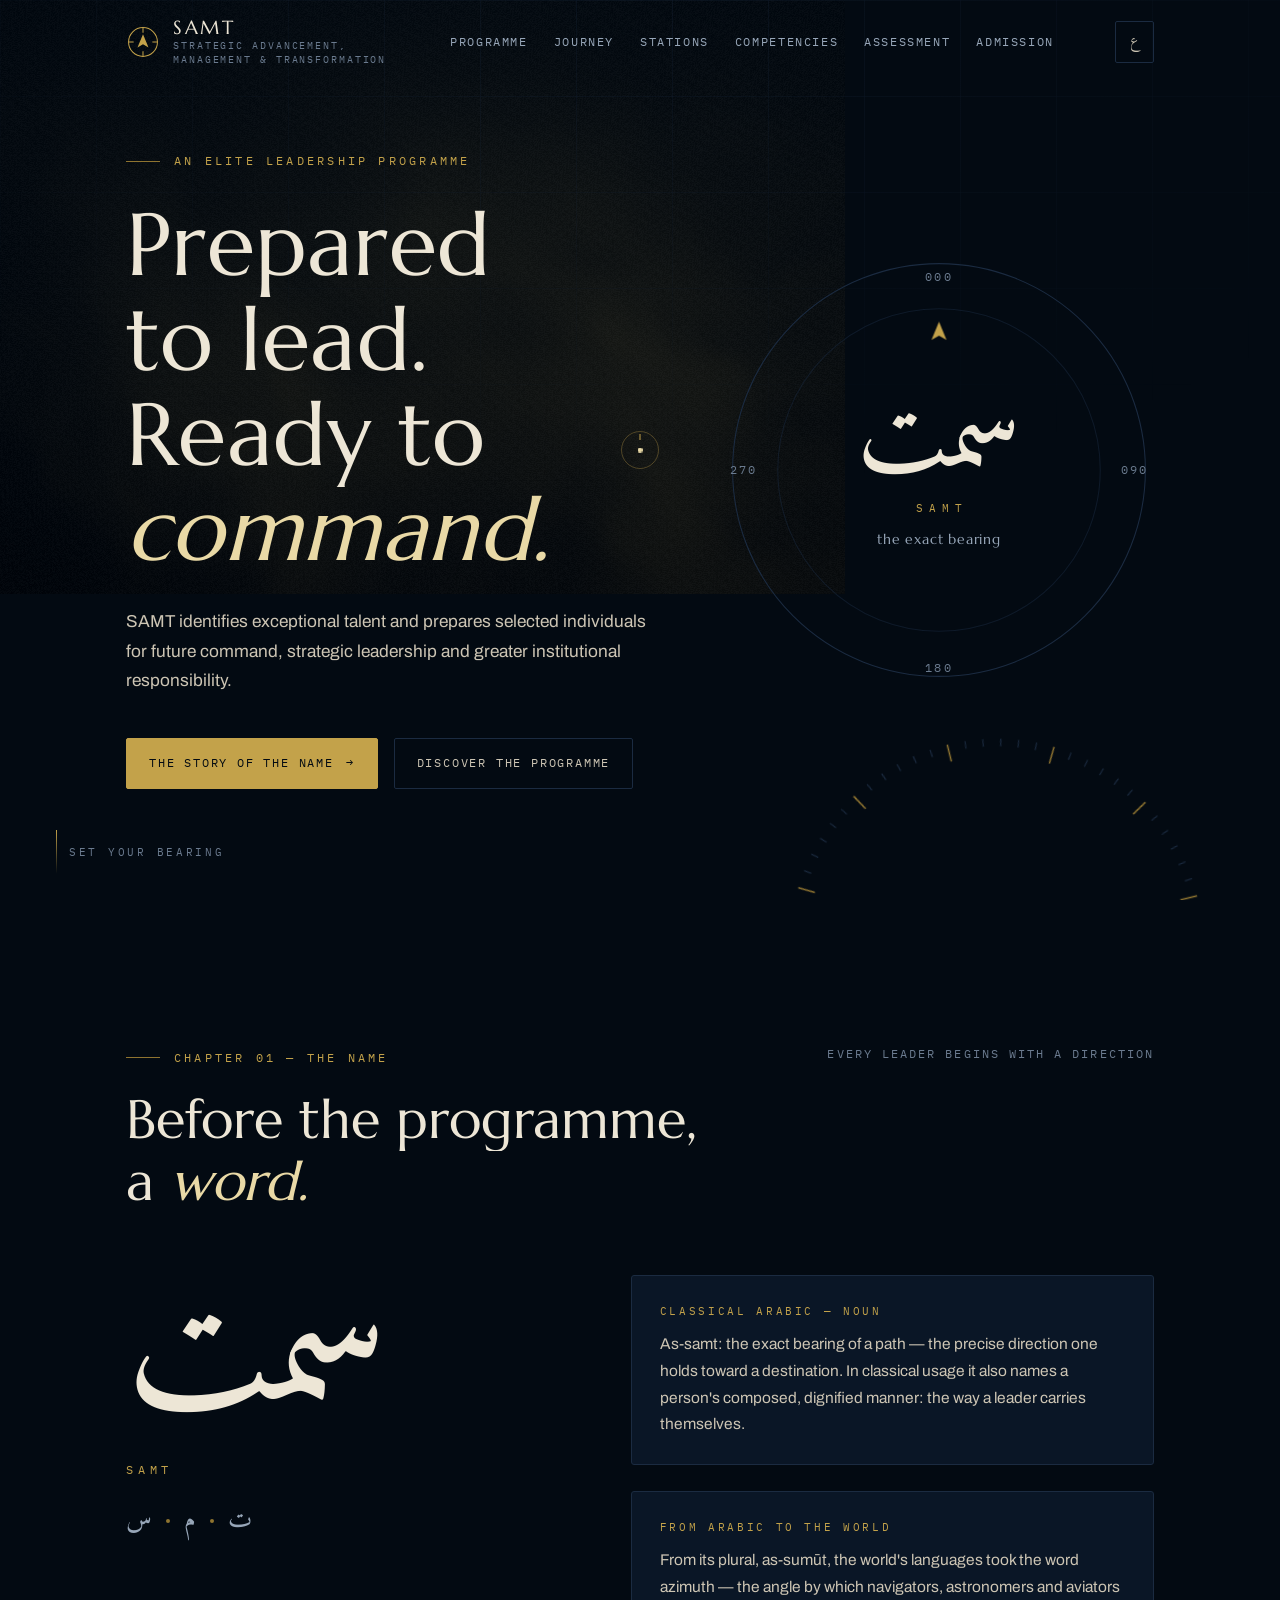
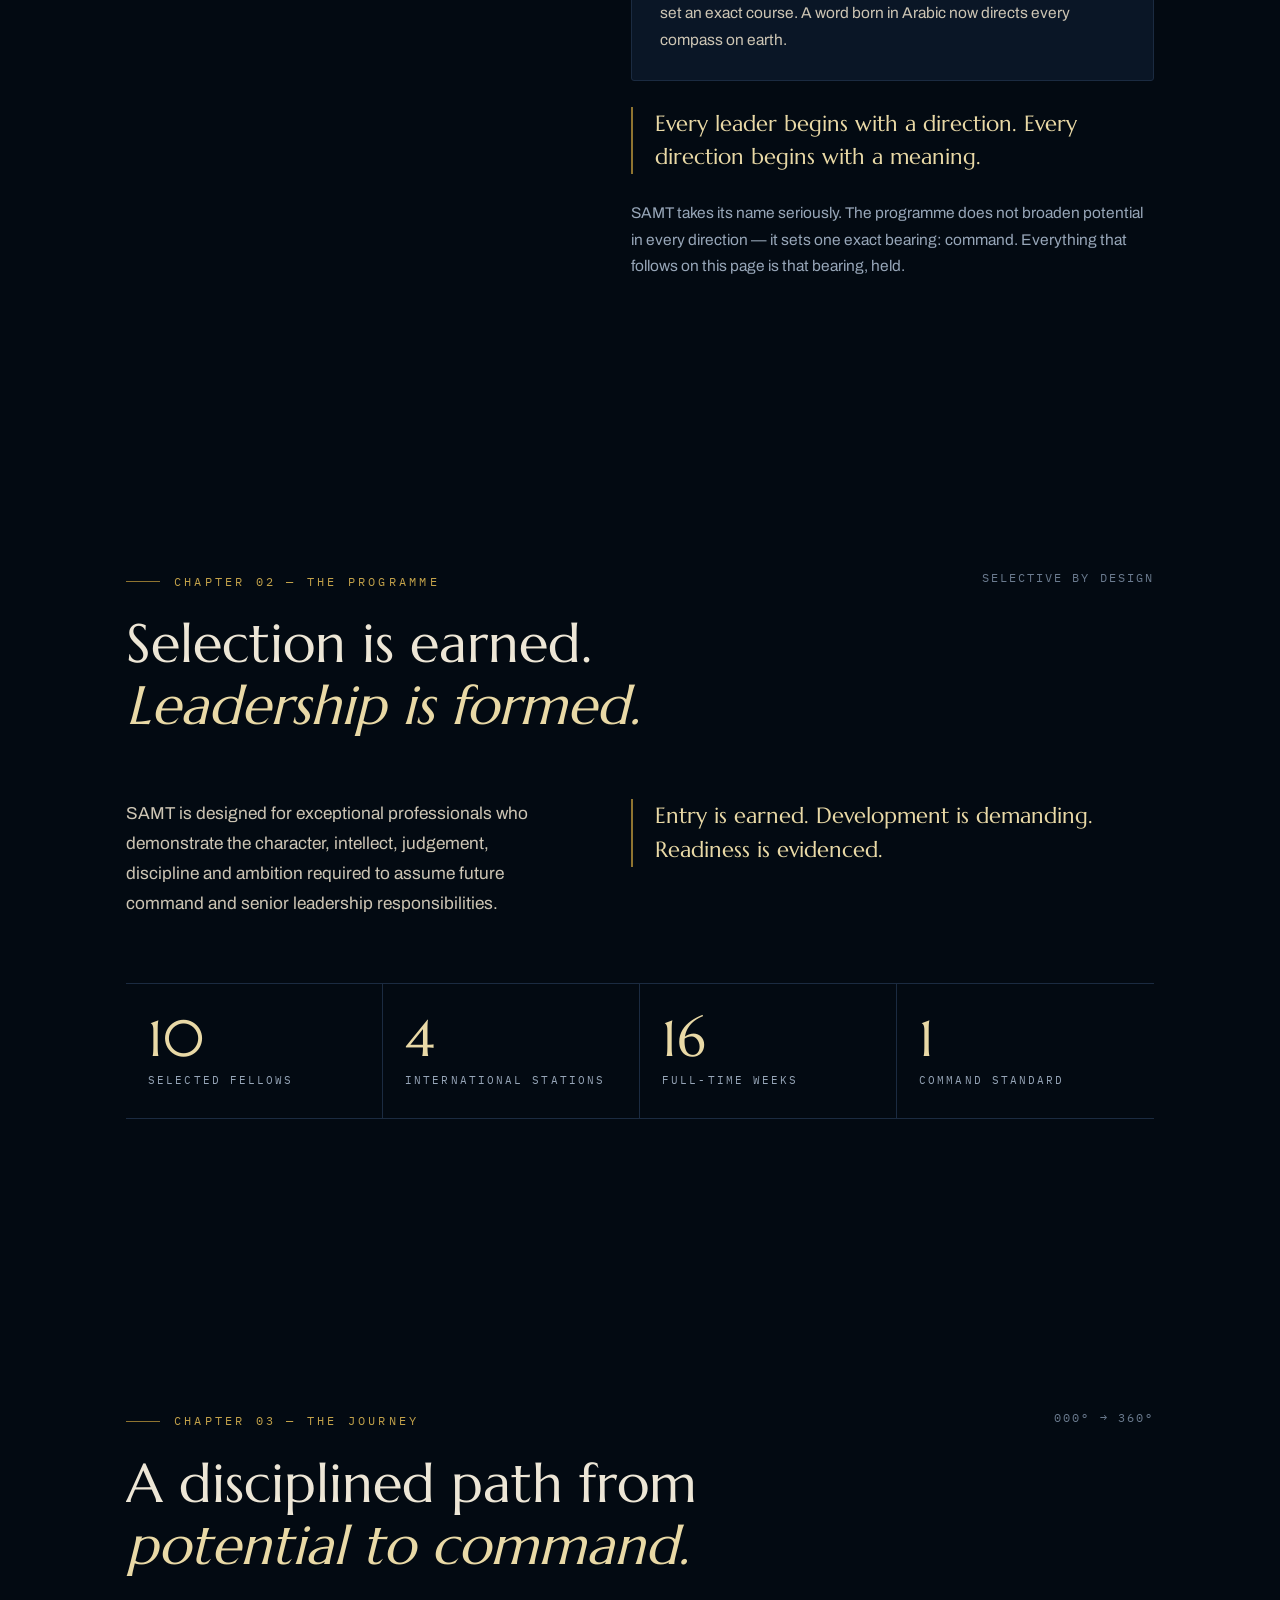
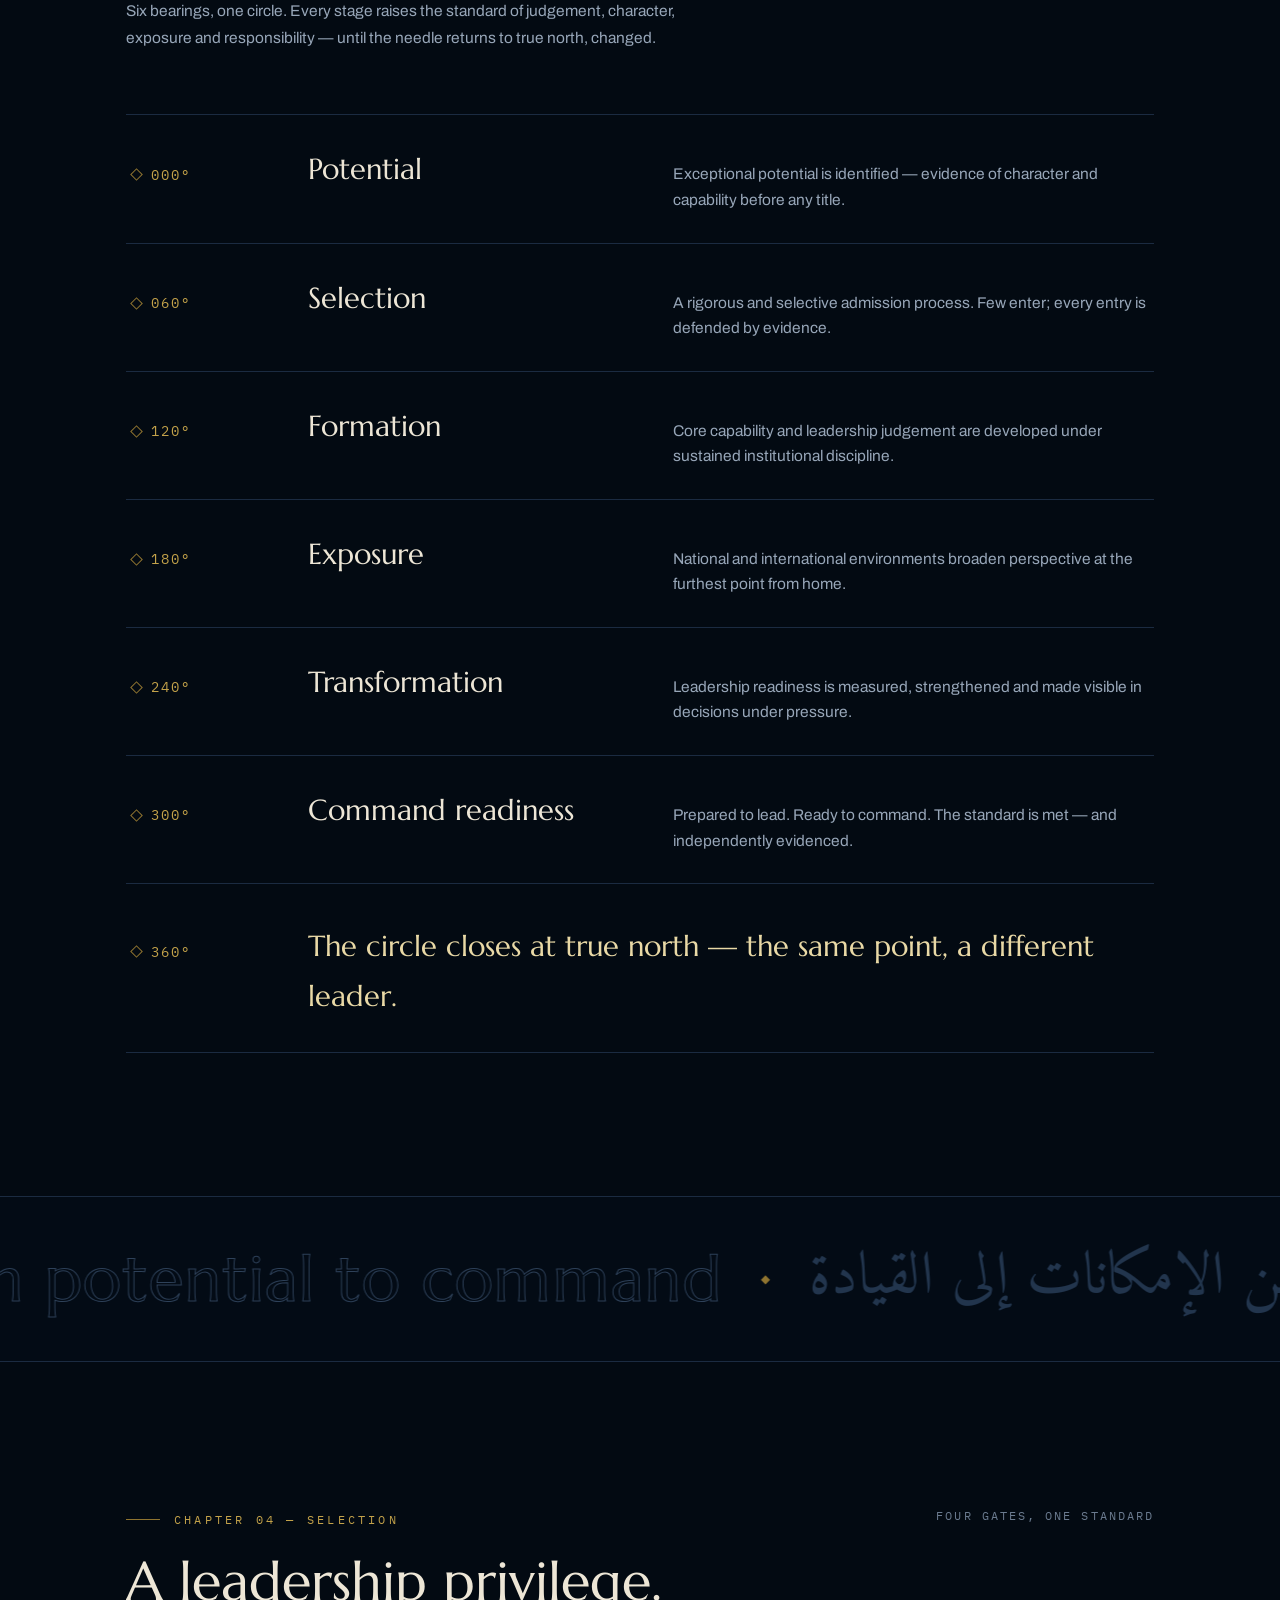
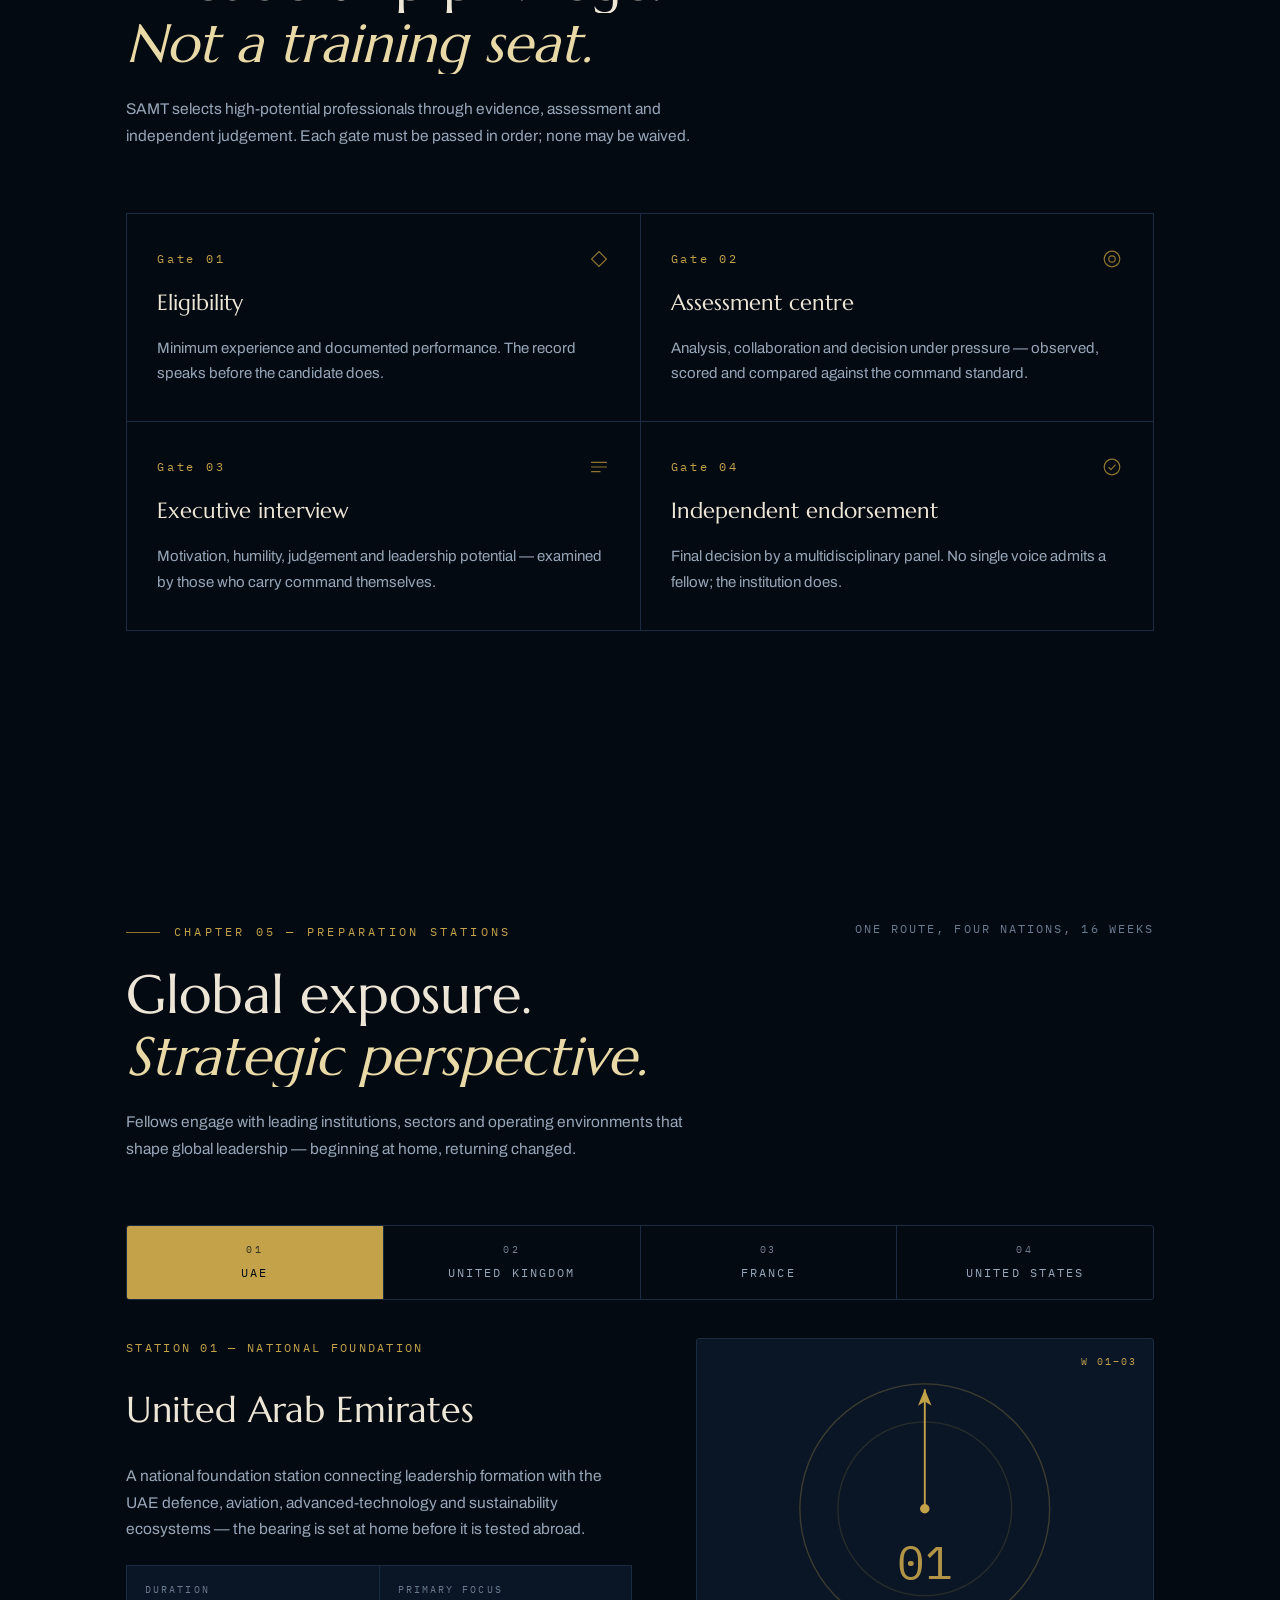
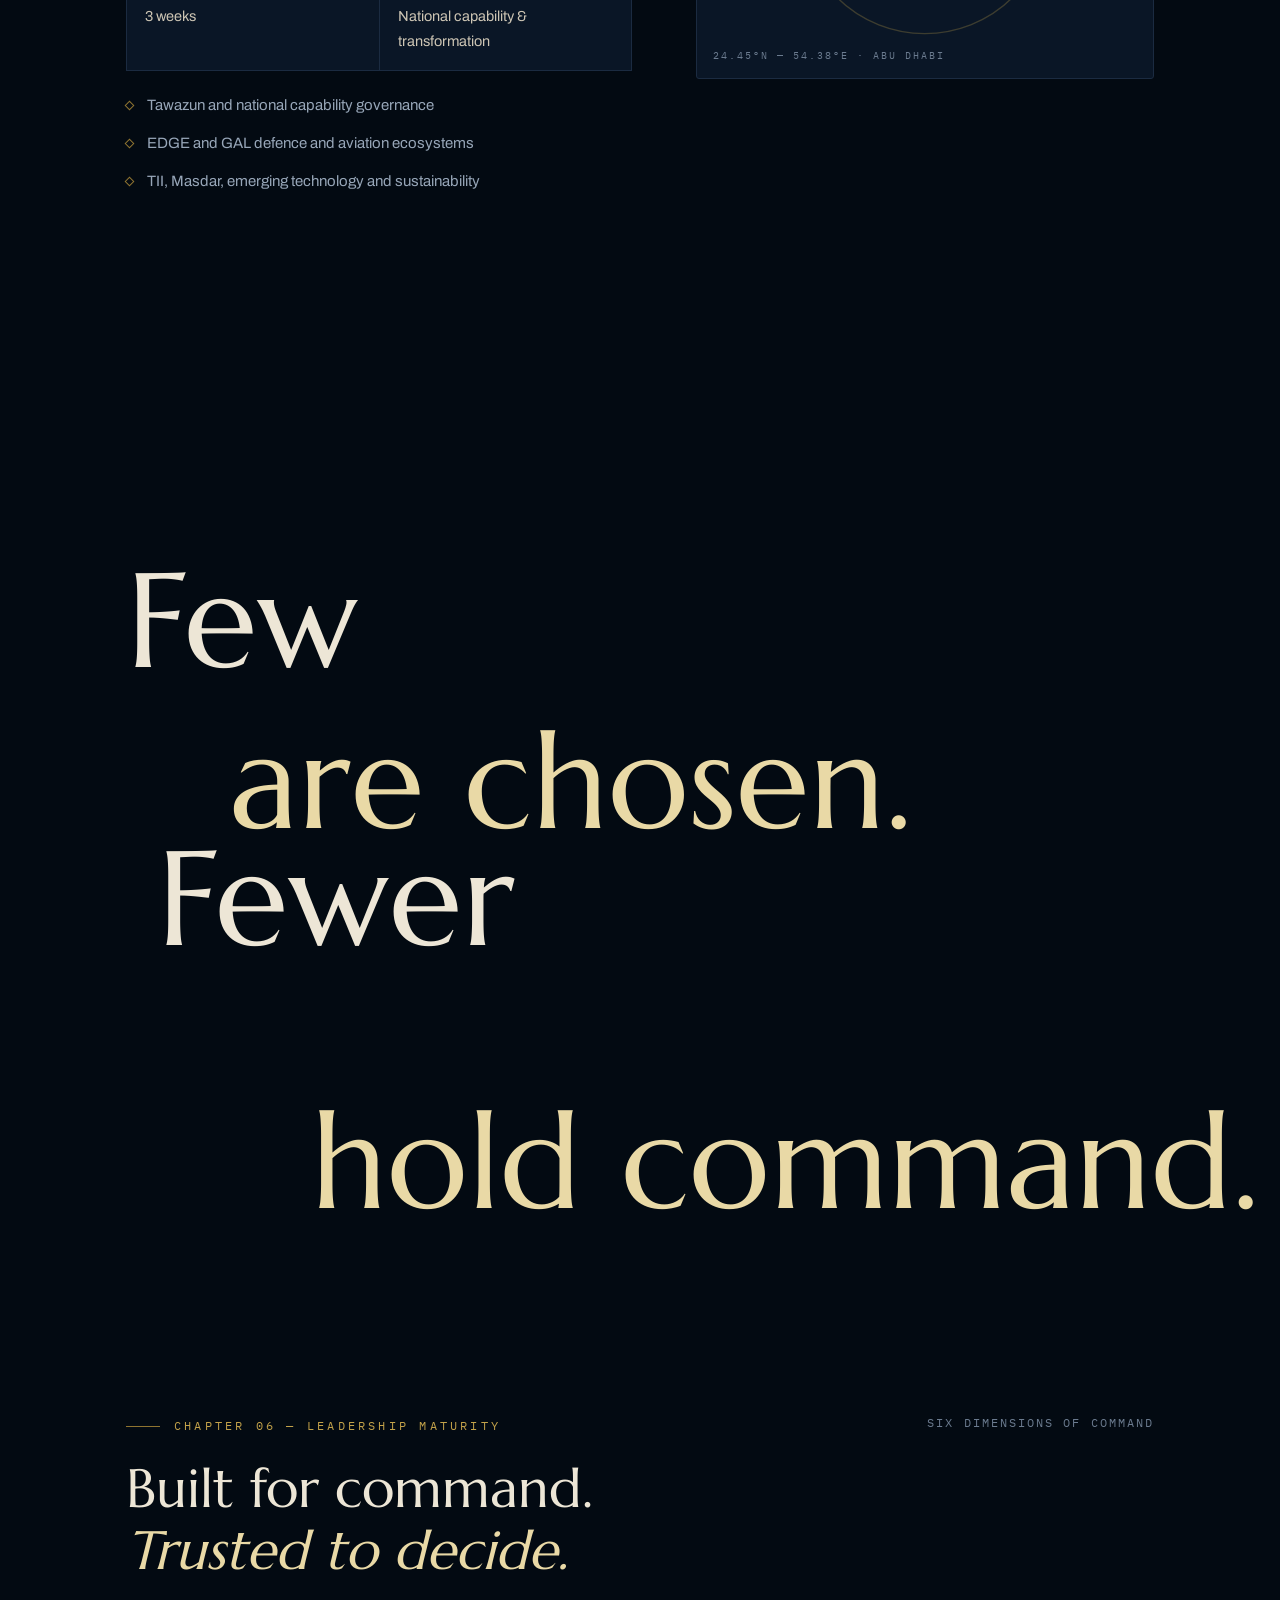
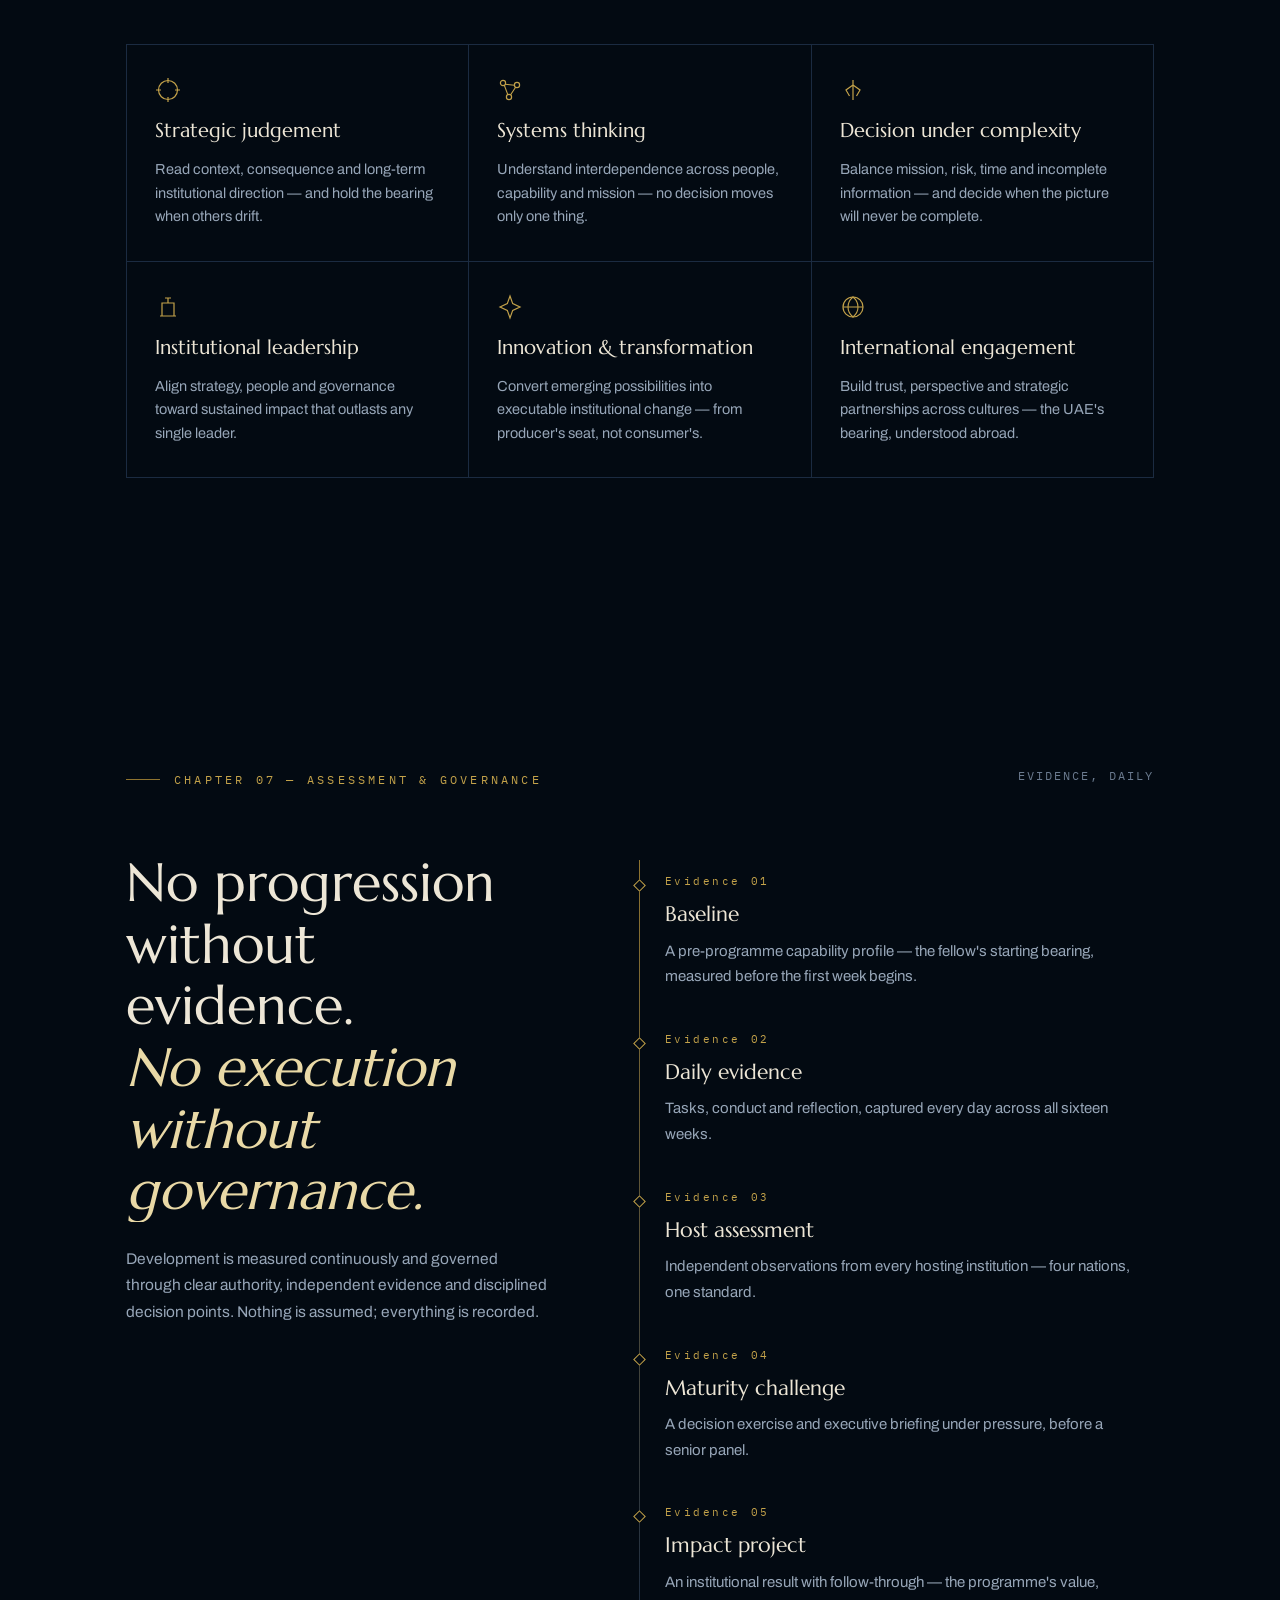
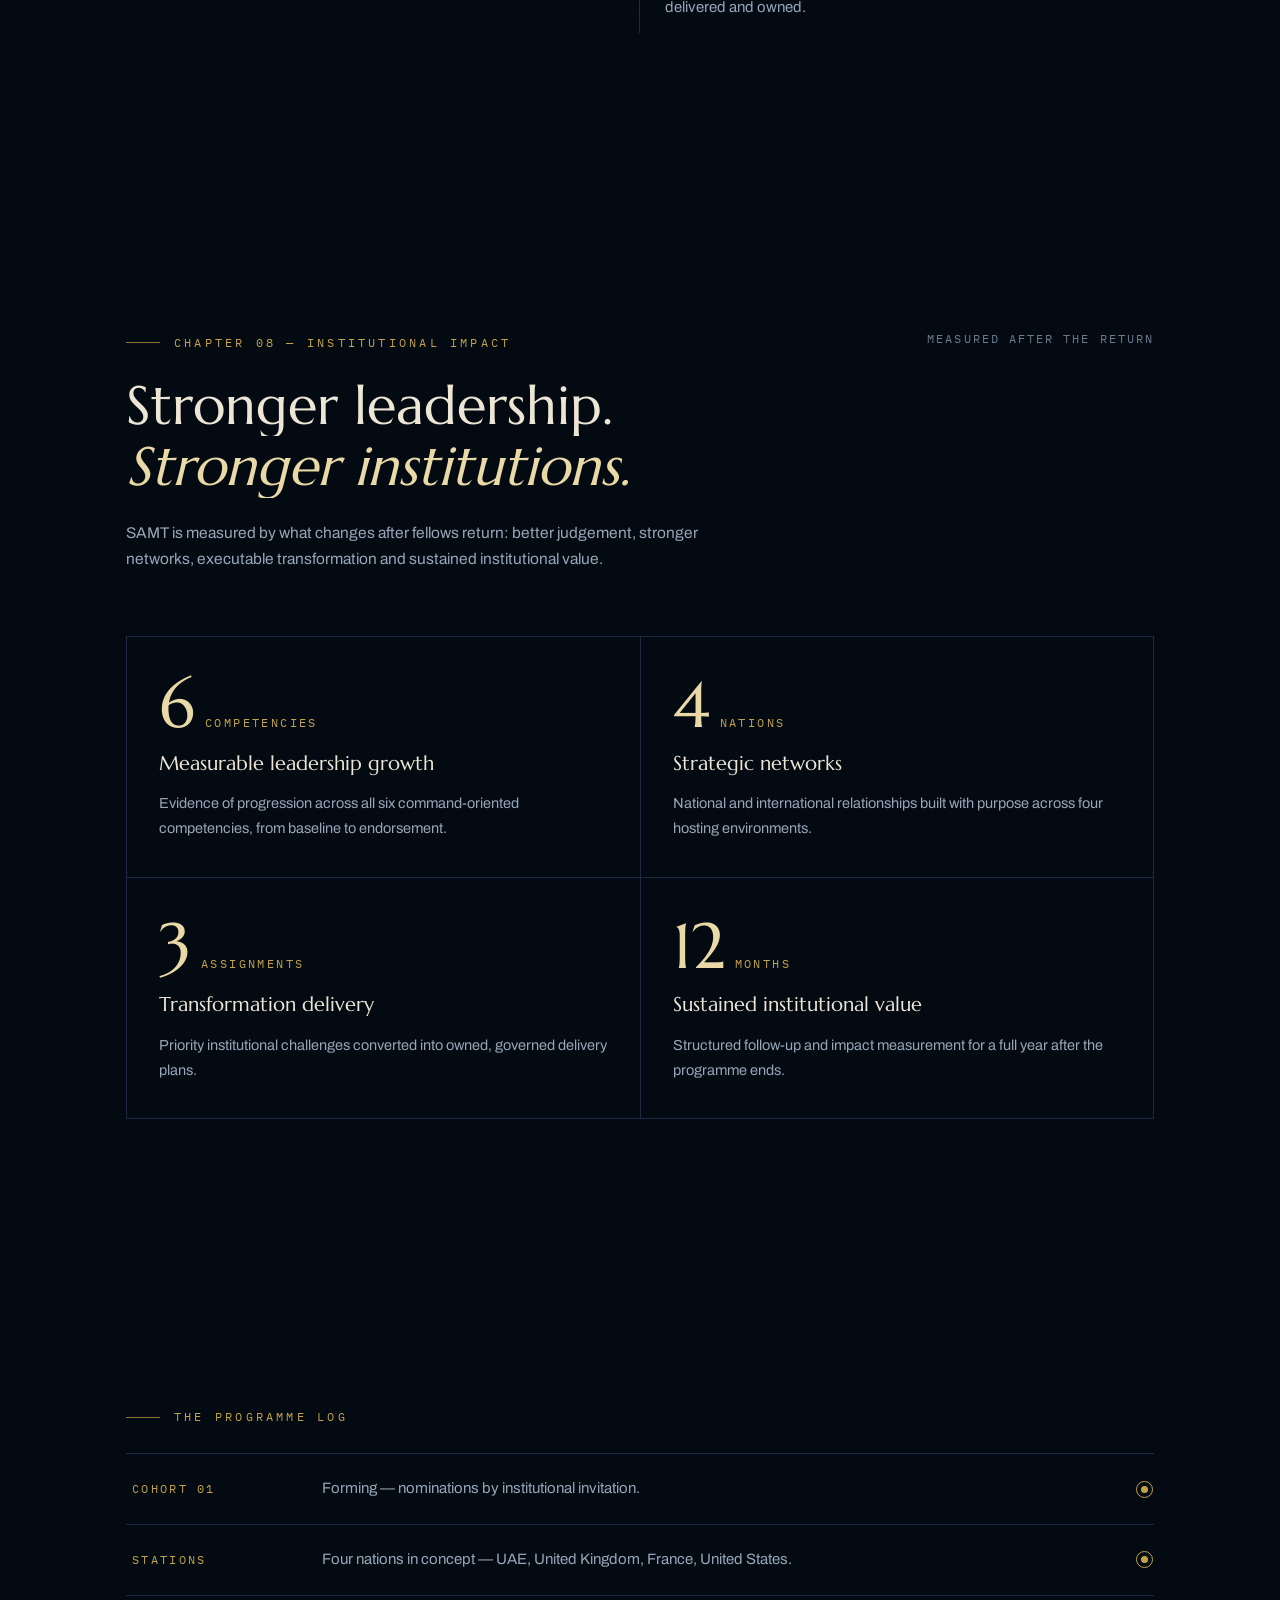
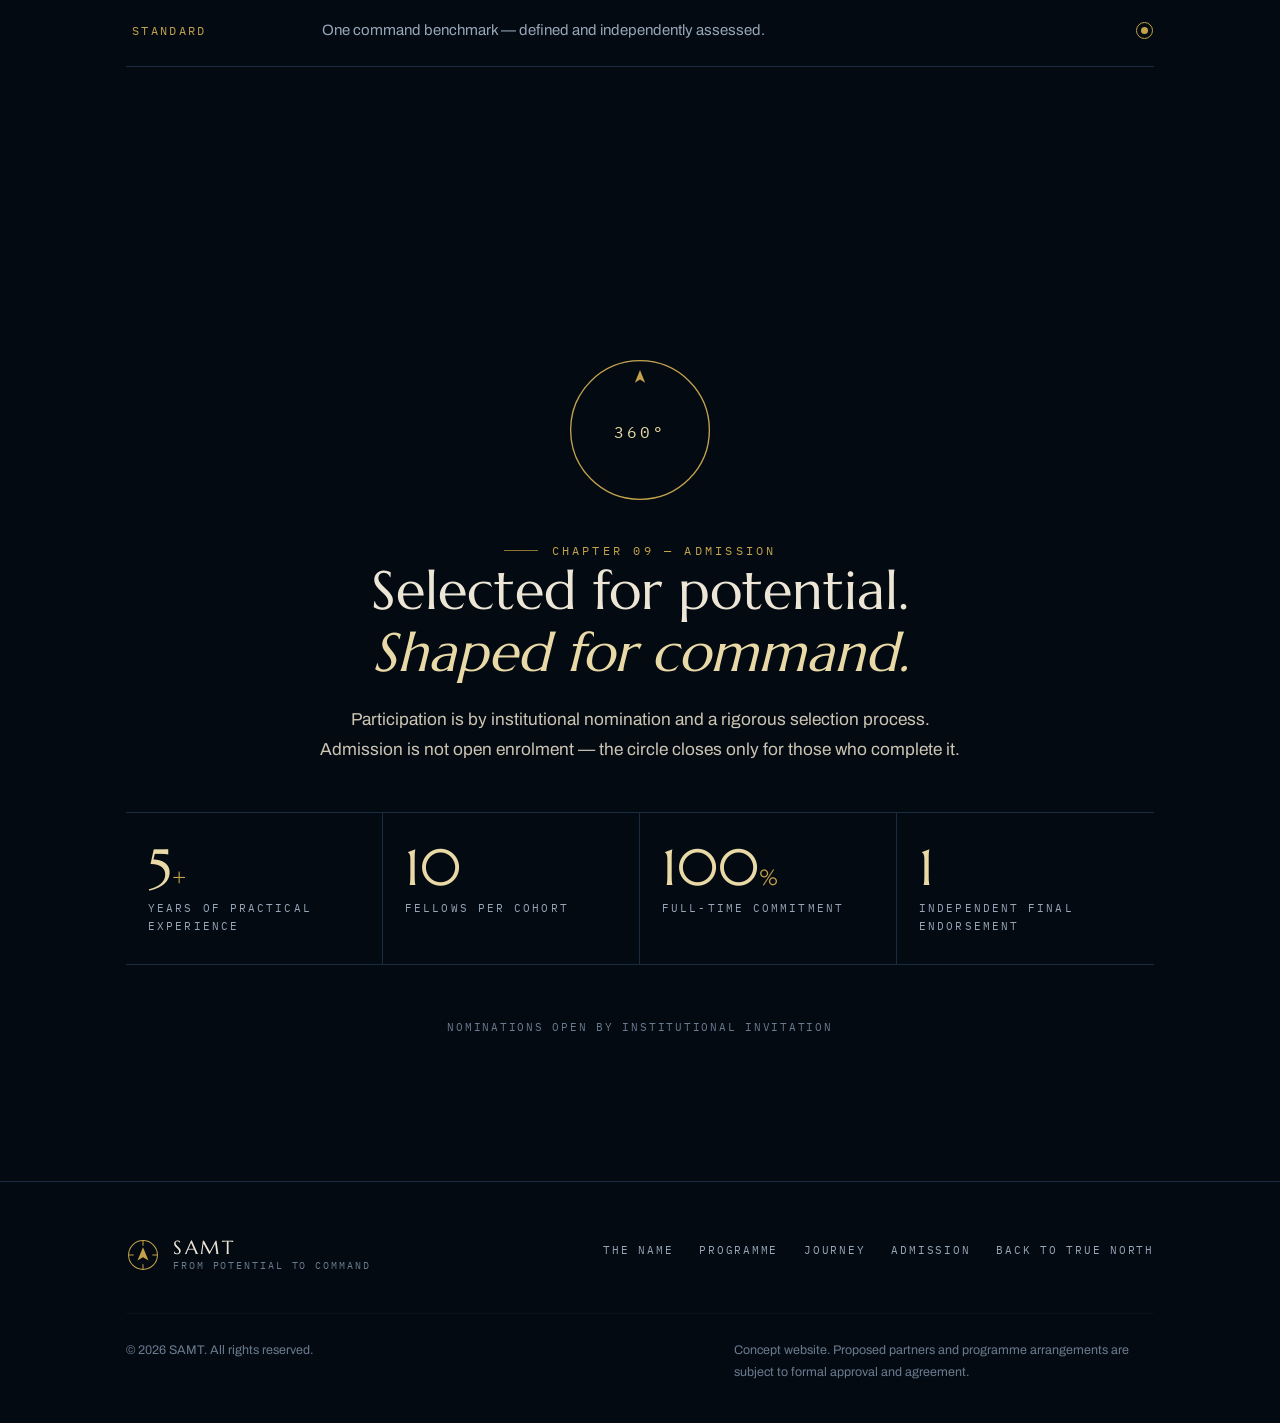
==== index.html @ c68df8cc "Add files via upload" ====
<!DOCTYPE html>
<html lang="en" dir="ltr">
<head>
<meta charset="UTF-8">
<meta name="viewport" content="width=device-width, initial-scale=1">
<title>SAMT — From Potential to Command</title>
<meta name="description" content="SAMT is a selective leadership programme progressing exceptional potential toward command readiness through disciplined formation, international exposure and evidence-based assessment.">
<meta name="theme-color" content="#030A12">
<meta name="color-scheme" content="dark">
<link rel="icon" type="image/svg+xml" href="data:image/svg+xml,%3Csvg xmlns='http://www.w3.org/2000/svg' viewBox='0 0 40 40'%3E%3Ccircle cx='20' cy='20' r='16.5' fill='none' stroke='%23C3A24A' stroke-width='2.4'/%3E%3Cpath d='M20 10.5l6.8 16.3L20 22.7l-6.8 4.1Z' fill='%23C3A24A'/%3E%3C/svg%3E">
<meta name="robots" content="index,follow,max-image-preview:large">
<meta name="referrer" content="strict-origin-when-cross-origin">
<link rel="canonical" href="https://ahmedyyya.github.io/SAMT4/">
<meta property="og:type" content="website">
<meta property="og:title" content="SAMT — From Potential to Command">
<meta property="og:description" content="Selected for potential. Shaped for command.">
<meta property="og:url" content="https://ahmedyyya.github.io/SAMT4/">
<meta property="og:image" content="https://ahmedyyya.github.io/SAMT4/preview/approved-creative-reference.png">
<meta property="og:image:alt" content="SAMT — From Potential to Command">
<meta property="og:locale" content="en_AE">
<meta property="og:locale:alternate" content="ar_AE">
<meta name="twitter:card" content="summary_large_image">
<meta name="twitter:title" content="SAMT — From Potential to Command">
<meta name="twitter:description" content="Selected for potential. Shaped for command.">
<meta name="twitter:image" content="https://ahmedyyya.github.io/SAMT4/preview/approved-creative-reference.png">
<script type="application/ld+json">{"@context":"https://schema.org","@type":"WebSite","name":"SAMT","alternateName":"\u0633\u0645\u062a","url":"https://ahmedyyya.github.io/SAMT4/","inLanguage":["en","ar"],"description":"A selective leadership programme progressing exceptional potential toward command readiness."}</script>
<link rel="preconnect" href="https://fonts.googleapis.com">
<link rel="preconnect" href="https://fonts.gstatic.com" crossorigin>
<link href="https://fonts.googleapis.com/css2?family=Marcellus&family=Archivo:wght@400;500;600&family=IBM+Plex+Mono:wght@400;500&family=Amiri:ital,wght@0,400;0,700;1,400&family=IBM+Plex+Sans+Arabic:wght@400;500;600&display=swap" rel="stylesheet">
<link rel="stylesheet" href="styles.css">
</head>
<body>
<div class="graticule" aria-hidden="true"></div>
<div class="halo" aria-hidden="true"></div>

<a class="skip" href="#main" data-i18n="skip">Skip to content</a>

<!-- ══════════ NAV ══════════ -->
<header class="nav" id="nav">
  <div class="nav-in">
    <a class="brand" href="#hero" aria-label="SAMT — home">
      <svg class="brand-mark" viewBox="0 0 40 40" fill="none" aria-hidden="true">
        <circle cx="20" cy="20" r="17" stroke="currentColor" stroke-width="1.2"/>
        <path d="M20 3v6M20 31v6M3 20h6M31 20h6" stroke="currentColor" stroke-width="1.2"/>
        <path d="M20 11l6.5 15.5L20 22.6 13.5 26.5Z" fill="currentColor"/>
      </svg>
      <span class="brand-text">
        <span class="brand-name" data-i18n="brand">SAMT</span>
        <span class="brand-sub" data-i18n="brandSub">Strategic Advancement, Management &amp; Transformation</span>
      </span>
    </a>
    <nav aria-label="Primary">
      <ul class="nav-links">
        <li><a href="#programme" data-i18n="navProgramme">Programme</a></li>
        <li><a href="#journey" data-i18n="navJourney">Journey</a></li>
        <li><a href="#stations" data-i18n="navStations">Stations</a></li>
        <li><a href="#competencies" data-i18n="navCompetencies">Competencies</a></li>
        <li><a href="#assessment" data-i18n="navAssessment">Assessment</a></li>
        <li><a href="#admission" data-i18n="navAdmission">Admission</a></li>
      </ul>
    </nav>
    <div class="nav-actions">
      <button class="lang-btn" id="langBtn" aria-label="Switch language / تبديل اللغة"><span id="langBtnTxt"><span class="ar-glyph">ع</span></span></button>
      <button class="burger" id="burger" aria-expanded="false" aria-controls="mobileMenu" aria-label="Menu">
        <span></span><span></span><span></span>
      </button>
    </div>
  </div>
</header>

<div class="mobile-menu" id="mobileMenu" role="dialog" aria-modal="true" aria-label="Navigation">
  <ul>
    <li><a href="#programme"><span class="m-bearing">01</span><span data-i18n="navProgramme">Programme</span></a></li>
    <li><a href="#journey"><span class="m-bearing">02</span><span data-i18n="navJourney">Journey</span></a></li>
    <li><a href="#stations"><span class="m-bearing">03</span><span data-i18n="navStations">Stations</span></a></li>
    <li><a href="#competencies"><span class="m-bearing">04</span><span data-i18n="navCompetencies">Competencies</span></a></li>
    <li><a href="#assessment"><span class="m-bearing">05</span><span data-i18n="navAssessment">Assessment</span></a></li>
    <li><a href="#admission"><span class="m-bearing">06</span><span data-i18n="navAdmission">Admission</span></a></li>
  </ul>
</div>

<!-- ══════════ BEARING INSTRUMENT (signature) ══════════ -->
<div class="instrument" id="instrument" aria-hidden="true">
  <svg class="dial" viewBox="0 0 40 40" fill="none">
    <circle cx="20" cy="20" r="17.5" stroke="#1B2B41" stroke-width="1"/>
    <g id="miniRotor" class="ring-rotor"></g>
    <path d="M20 8l3.4 8.6L20 14.6l-3.4 2Z" fill="#C3A24A"/>
  </svg>
  <div class="inst-read">
    <span class="inst-deg" id="instDeg">000.0°</span>
    <span class="inst-label" id="instLabel" data-i18n="instStart">Potential</span>
  </div>
</div>

<main id="main">

<!-- ══════════ HERO ══════════ -->
<section class="hero" id="hero">
  <div class="wrap hero-grid">
    <div>
      <p class="eyebrow hero-tag reveal" data-i18n="heroTag">An elite leadership programme</p>
      <h1 class="display h1 reveal" data-delay="1" data-i18n-html="heroH1">Prepared to lead.<br>Ready to <em>command.</em></h1>
      <p class="lede hero-lede reveal" data-delay="2" data-i18n="heroLede">SAMT identifies exceptional talent and prepares selected individuals for future command, strategic leadership and greater institutional responsibility.</p>
      <div class="hero-ctas reveal" data-delay="3">
        <a class="btn btn-gold" href="#name"><span data-i18n="heroCta1">The story of the name</span><span class="arr" aria-hidden="true">→</span></a>
        <a class="btn btn-ghost" href="#programme"><span data-i18n="heroCta2">Discover the programme</span></a>
      </div>
    </div>
    <div class="hero-ring-wrap reveal" data-delay="2">
      <div class="hero-ring" aria-hidden="true">
        <svg viewBox="0 0 400 400" fill="none">
          <circle cx="200" cy="200" r="192" stroke="#1B2B41" stroke-width="1"/>
          <circle cx="200" cy="200" r="150" stroke="#1B2B4180" stroke-width="1"/>
          <g id="heroRotor" class="ring-rotor"></g>
          <g font-family="IBM Plex Mono,monospace" font-size="11" fill="#6B7B8F" letter-spacing="2">
            <text x="200" y="24" text-anchor="middle">000</text>
            <text x="382" y="204" text-anchor="middle">090</text>
            <text x="200" y="388" text-anchor="middle">180</text>
            <text x="18" y="204" text-anchor="middle">270</text>
          </g>
          <path class="hero-needle" d="M200 62l7 17-7-4-7 4Z" fill="#C3A24A"/>
        </svg>
        <div class="ar-word">
          <span class="samt-ar">سمت</span>
          <span class="samt-en">SAMT</span>
          <span class="samt-mean" data-i18n="heroRingMean">the exact bearing</span>
        </div>
      </div>
    </div>
  </div>
  <div class="scroll-cue" aria-hidden="true"><span class="line"></span><span data-i18n="scrollCue">Set your bearing</span></div>
</section>

<!-- ══════════ CH 01 — THE NAME ══════════ -->
<section class="chapter" id="name">
  <div class="wrap">
    <div class="chapter-head reveal">
      <div class="top">
        <p class="eyebrow" data-i18n="nameEyebrow">Chapter 01 — The name</p>
        <span class="bearing-tag" data-i18n="nameBearing">EVERY LEADER BEGINS WITH A DIRECTION</span>
      </div>
      <h2 class="display h2" data-i18n-html="nameH2">Before the programme,<br>a <em>word.</em></h2>
    </div>
    <div class="name-grid">
      <div class="name-callig reveal">
        <span class="big-ar">سمت</span>
        <span class="translit">SAMT</span>
        <div class="root-row" aria-hidden="true"><span>س</span><span class="dot"></span><span>م</span><span class="dot"></span><span>ت</span></div>
      </div>
      <div class="name-body">
        <div class="defn reveal">
          <p class="defn-term" data-i18n="defn1Term">Classical Arabic — noun</p>
          <p data-i18n="defn1Body">As-samt: the exact bearing of a path — the precise direction one holds toward a destination. In classical usage it also names a person's composed, dignified manner: the way a leader carries themselves.</p>
        </div>
        <div class="defn reveal" data-delay="1">
          <p class="defn-term" data-i18n="defn2Term">From Arabic to the world</p>
          <p data-i18n="defn2Body">From its plural, as-sumūt, the world's languages took the word azimuth — the angle by which navigators, astronomers and aviators set an exact course. A word born in Arabic now directs every compass on earth.</p>
        </div>
        <p class="aphorism reveal" data-delay="2" data-i18n="nameAphorism">Every leader begins with a direction. Every direction begins with a meaning.</p>
        <p class="body-dim reveal" data-delay="3" data-i18n="nameClose">SAMT takes its name seriously. The programme does not broaden potential in every direction — it sets one exact bearing: command. Everything that follows on this page is that bearing, held.</p>
      </div>
    </div>
  </div>
</section>

<!-- ══════════ CH 02 — PROGRAMME ══════════ -->
<section class="chapter" id="programme">
  <div class="wrap">
    <div class="chapter-head reveal">
      <div class="top">
        <p class="eyebrow" data-i18n="progEyebrow">Chapter 02 — The programme</p>
        <span class="bearing-tag" data-i18n="progBearing">SELECTIVE BY DESIGN</span>
      </div>
      <h2 class="display h2" data-i18n-html="progH2">Selection is earned.<br><em>Leadership is formed.</em></h2>
    </div>
    <div class="name-grid">
      <div class="reveal">
        <p class="lede" data-i18n="progLede">SAMT is designed for exceptional professionals who demonstrate the character, intellect, judgement, discipline and ambition required to assume future command and senior leadership responsibilities.</p>
      </div>
      <div class="reveal" data-delay="1">
        <p class="aphorism" data-i18n="progAphorism">Entry is earned. Development is demanding. Readiness is evidenced.</p>
      </div>
    </div>
    <div class="stats reveal" data-delay="1" style="margin-top:64px">
      <div class="stat"><span class="stat-n"><span class="count" data-count="10">10</span></span><span class="stat-l" data-i18n="stat1">Selected fellows</span></div>
      <div class="stat"><span class="stat-n"><span class="count" data-count="4">4</span></span><span class="stat-l" data-i18n="stat2">International stations</span></div>
      <div class="stat"><span class="stat-n"><span class="count" data-count="16">16</span></span><span class="stat-l" data-i18n="stat3">Full-time weeks</span></div>
      <div class="stat"><span class="stat-n"><span class="count" data-count="1">1</span></span><span class="stat-l" data-i18n="stat4">Command standard</span></div>
    </div>
  </div>
</section>

<!-- ══════════ CH 03 — JOURNEY ══════════ -->
<section class="chapter" id="journey">
  <div class="wrap">
    <div class="chapter-head reveal">
      <div class="top">
        <p class="eyebrow" data-i18n="jrEyebrow">Chapter 03 — The journey</p>
        <span class="bearing-tag">000° → 360°</span>
      </div>
      <h2 class="display h2" data-i18n-html="jrH2">A disciplined path from<br><em>potential to command.</em></h2>
      <p class="body-dim" data-i18n="jrLede">Six bearings, one circle. Every stage raises the standard of judgement, character, exposure and responsibility — until the needle returns to true north, changed.</p>
    </div>
    <div class="journey-list">
      <div class="jr reveal"><span class="jr-deg"><span class="tick"></span>000°</span><span class="jr-name" data-i18n="jr1n">Potential</span><span class="jr-desc" data-i18n="jr1d">Exceptional potential is identified — evidence of character and capability before any title.</span></div>
      <div class="jr reveal"><span class="jr-deg"><span class="tick"></span>060°</span><span class="jr-name" data-i18n="jr2n">Selection</span><span class="jr-desc" data-i18n="jr2d">A rigorous and selective admission process. Few enter; every entry is defended by evidence.</span></div>
      <div class="jr reveal"><span class="jr-deg"><span class="tick"></span>120°</span><span class="jr-name" data-i18n="jr3n">Formation</span><span class="jr-desc" data-i18n="jr3d">Core capability and leadership judgement are developed under sustained institutional discipline.</span></div>
      <div class="jr reveal"><span class="jr-deg"><span class="tick"></span>180°</span><span class="jr-name" data-i18n="jr4n">Exposure</span><span class="jr-desc" data-i18n="jr4d">National and international environments broaden perspective at the furthest point from home.</span></div>
      <div class="jr reveal"><span class="jr-deg"><span class="tick"></span>240°</span><span class="jr-name" data-i18n="jr5n">Transformation</span><span class="jr-desc" data-i18n="jr5d">Leadership readiness is measured, strengthened and made visible in decisions under pressure.</span></div>
      <div class="jr reveal"><span class="jr-deg"><span class="tick"></span>300°</span><span class="jr-name" data-i18n="jr6n">Command readiness</span><span class="jr-desc" data-i18n="jr6d">Prepared to lead. Ready to command. The standard is met — and independently evidenced.</span></div>
      <div class="jr jr-close reveal"><span class="jr-deg"><span class="tick"></span>360°</span><span class="jr-name" data-i18n="jrClose">The circle closes at true north — the same point, a different leader.</span></div>
    </div>
  </div>
</section>

<!-- ══════════ KINETIC STRIP ══════════ -->
<div class="marquee" aria-hidden="true">
  <div class="mq-track" id="mqTrack"><span class="mq-seg"><span class="mq-en">From potential to command</span><span class="mq-dot">◆</span><span class="mq-ar">من الإمكانات إلى القيادة</span><span class="mq-dot">◆</span><span class="mq-deg">000° — 360°</span><span class="mq-dot">◆</span></span></div>
</div>

<!-- ══════════ CH 04 — SELECTION ══════════ -->
<section class="chapter" id="selection">
  <div class="wrap">
    <div class="chapter-head reveal">
      <div class="top">
        <p class="eyebrow" data-i18n="selEyebrow">Chapter 04 — Selection</p>
        <span class="bearing-tag" data-i18n="selBearing">FOUR GATES, ONE STANDARD</span>
      </div>
      <h2 class="display h2" data-i18n-html="selH2">A leadership privilege.<br><em>Not a training seat.</em></h2>
      <p class="body-dim" data-i18n="selLede">SAMT selects high-potential professionals through evidence, assessment and independent judgement. Each gate must be passed in order; none may be waived.</p>
    </div>
    <div class="gates">
      <div class="gate reveal">
        <div class="gate-top"><span class="gate-num" data-i18n="gate1num">Gate 01</span>
          <svg class="gate-glyph" viewBox="0 0 24 24" fill="none" aria-hidden="true"><rect x="6.3" y="6.3" width="11.4" height="11.4" transform="rotate(45 12 12)" stroke="currentColor" stroke-width="1.3"/></svg>
        </div>
        <h3 data-i18n="gate1h">Eligibility</h3>
        <p data-i18n="gate1p">Minimum experience and documented performance. The record speaks before the candidate does.</p>
      </div>
      <div class="gate reveal" data-delay="1">
        <div class="gate-top"><span class="gate-num" data-i18n="gate2num">Gate 02</span>
          <svg class="gate-glyph" viewBox="0 0 24 24" fill="none" aria-hidden="true"><circle cx="12" cy="12" r="8.5" stroke="currentColor" stroke-width="1.3"/><circle cx="12" cy="12" r="3.5" stroke="currentColor" stroke-width="1.3"/></svg>
        </div>
        <h3 data-i18n="gate2h">Assessment centre</h3>
        <p data-i18n="gate2p">Analysis, collaboration and decision under pressure — observed, scored and compared against the command standard.</p>
      </div>
      <div class="gate reveal" data-delay="2">
        <div class="gate-top"><span class="gate-num" data-i18n="gate3num">Gate 03</span>
          <svg class="gate-glyph" viewBox="0 0 24 24" fill="none" aria-hidden="true"><path d="M4 7h16M4 12h16M4 17h9" stroke="currentColor" stroke-width="1.3" stroke-linecap="square"/></svg>
        </div>
        <h3 data-i18n="gate3h">Executive interview</h3>
        <p data-i18n="gate3p">Motivation, humility, judgement and leadership potential — examined by those who carry command themselves.</p>
      </div>
      <div class="gate reveal" data-delay="3">
        <div class="gate-top"><span class="gate-num" data-i18n="gate4num">Gate 04</span>
          <svg class="gate-glyph" viewBox="0 0 24 24" fill="none" aria-hidden="true"><circle cx="12" cy="12" r="8.5" stroke="currentColor" stroke-width="1.3"/><path d="M8.2 12.2l2.6 2.6 5-5.4" stroke="currentColor" stroke-width="1.3"/></svg>
        </div>
        <h3 data-i18n="gate4h">Independent endorsement</h3>
        <p data-i18n="gate4p">Final decision by a multidisciplinary panel. No single voice admits a fellow; the institution does.</p>
      </div>
    </div>
  </div>
</section>

<!-- ══════════ CH 05 — STATIONS ══════════ -->
<section class="chapter" id="stations">
  <div class="wrap">
    <div class="chapter-head reveal">
      <div class="top">
        <p class="eyebrow" data-i18n="stEyebrow">Chapter 05 — Preparation stations</p>
        <span class="bearing-tag" data-i18n="stBearing">ONE ROUTE, FOUR NATIONS, 16 WEEKS</span>
      </div>
      <h2 class="display h2" data-i18n-html="stH2">Global exposure.<br><em>Strategic perspective.</em></h2>
      <p class="body-dim" data-i18n="stLede">Fellows engage with leading institutions, sectors and operating environments that shape global leadership — beginning at home, returning changed.</p>
    </div>
    <div class="st-tabs" role="tablist" aria-label="Preparation stations">
      <button class="st-tab" role="tab" id="tab-uae" aria-selected="true" aria-controls="panel-uae"><span class="st-num">01</span><span data-i18n="stTab1">UAE</span></button>
      <button class="st-tab" role="tab" id="tab-uk" aria-selected="false" aria-controls="panel-uk"><span class="st-num">02</span><span data-i18n="stTab2">United Kingdom</span></button>
      <button class="st-tab" role="tab" id="tab-fr" aria-selected="false" aria-controls="panel-fr"><span class="st-num">03</span><span data-i18n="stTab3">France</span></button>
      <button class="st-tab" role="tab" id="tab-us" aria-selected="false" aria-controls="panel-us"><span class="st-num">04</span><span data-i18n="stTab4">United States</span></button>
    </div>

    <div class="st-panel show" id="panel-uae" role="tabpanel" aria-labelledby="tab-uae">
      <div class="st-info">
        <p class="st-role" data-i18n="st1role">Station 01 — National foundation</p>
        <h3 data-i18n="st1h">United Arab Emirates</h3>
        <p class="body-dim" data-i18n="st1p">A national foundation station connecting leadership formation with the UAE defence, aviation, advanced-technology and sustainability ecosystems — the bearing is set at home before it is tested abroad.</p>
        <div class="st-meta">
          <div><p class="k" data-i18n="stMetaDur">Duration</p><p class="v" data-i18n="st1dur">3 weeks</p></div>
          <div><p class="k" data-i18n="stMetaFocus">Primary focus</p><p class="v" data-i18n="st1focus">National capability &amp; transformation</p></div>
        </div>
        <ul class="st-eco">
          <li data-i18n="st1e1">Tawazun and national capability governance</li>
          <li data-i18n="st1e2">EDGE and GAL defence and aviation ecosystems</li>
          <li data-i18n="st1e3">TII, Masdar, emerging technology and sustainability</li>
        </ul>
      </div>
      <div class="st-visual reveal">
        <span class="st-week">W 01–03</span>
        <svg viewBox="0 0 200 200" fill="none" aria-hidden="true">
          <circle cx="100" cy="100" r="92" stroke="currentColor" stroke-opacity=".28" stroke-width="1"/>
          <circle cx="100" cy="100" r="64" stroke="currentColor" stroke-opacity=".16" stroke-width="1"/>
          <g class="plate-needle" style="--rot:0deg"><path d="M100 100L100 12" stroke="currentColor" stroke-width="1.4"/><path d="M100 12l5 12-5-3-5 3Z" fill="currentColor"/></g>
          <circle cx="100" cy="100" r="3.5" fill="currentColor"/>
          <text x="100" y="152" text-anchor="middle" font-family="IBM Plex Mono,monospace" font-size="34" fill="currentColor" fill-opacity=".9">01</text>
        </svg>
        <span class="st-coord">24.45°N — 54.38°E · ABU DHABI</span>
      </div>
    </div>

    <div class="st-panel" id="panel-uk" role="tabpanel" aria-labelledby="tab-uk" hidden>
      <div class="st-info">
        <p class="st-role" data-i18n="st2role">Station 02 — Command tradition</p>
        <h3 data-i18n="st2h">United Kingdom</h3>
        <p class="body-dim" data-i18n="st2p">An immersion in one of the world's deepest command traditions — where leadership doctrine, institutional continuity and a sovereign defence-industrial base have been refined across centuries.</p>
        <div class="st-meta">
          <div><p class="k" data-i18n="stMetaDur">Duration</p><p class="v" data-i18n="st2dur">4 weeks</p></div>
          <div><p class="k" data-i18n="stMetaFocus">Primary focus</p><p class="v" data-i18n="st2focus">Command doctrine &amp; institutional tradition</p></div>
        </div>
        <ul class="st-eco">
          <li data-i18n="st2e1">Staff-college leadership doctrine and command studies</li>
          <li data-i18n="st2e2">Sovereign defence-industrial base engagement</li>
          <li data-i18n="st2e3">London strategic policy and institutional governance</li>
        </ul>
      </div>
      <div class="st-visual reveal">
        <span class="st-week">W 04–07</span>
        <svg viewBox="0 0 200 200" fill="none" aria-hidden="true">
          <circle cx="100" cy="100" r="92" stroke="currentColor" stroke-opacity=".28" stroke-width="1"/>
          <circle cx="100" cy="100" r="64" stroke="currentColor" stroke-opacity=".16" stroke-width="1"/>
          <g class="plate-needle" style="--rot:-42deg"><path d="M100 100L100 12" stroke="currentColor" stroke-width="1.4"/><path d="M100 12l5 12-5-3-5 3Z" fill="currentColor"/></g>
          <circle cx="100" cy="100" r="3.5" fill="currentColor"/>
          <text x="100" y="152" text-anchor="middle" font-family="IBM Plex Mono,monospace" font-size="34" fill="currentColor" fill-opacity=".9">02</text>
        </svg>
        <span class="st-coord">51.51°N — 0.13°W · LONDON</span>
      </div>
    </div>

    <div class="st-panel" id="panel-fr" role="tabpanel" aria-labelledby="tab-fr" hidden>
      <div class="st-info">
        <p class="st-role" data-i18n="st3role">Station 03 — Aerospace power</p>
        <h3 data-i18n="st3h">France</h3>
        <p class="body-dim" data-i18n="st3p">A station inside Europe's aerospace heartland — where strategic autonomy is doctrine, and combat-air, space and dual-use innovation are built as instruments of sovereignty.</p>
        <div class="st-meta">
          <div><p class="k" data-i18n="stMetaDur">Duration</p><p class="v" data-i18n="st3dur">4 weeks</p></div>
          <div><p class="k" data-i18n="stMetaFocus">Primary focus</p><p class="v" data-i18n="st3focus">Aerospace power &amp; strategic autonomy</p></div>
        </div>
        <ul class="st-eco">
          <li data-i18n="st3e1">European aerospace and combat-air ecosystems</li>
          <li data-i18n="st3e2">Strategic-autonomy doctrine and senior defence education</li>
          <li data-i18n="st3e3">Paris innovation and dual-use technology environment</li>
        </ul>
      </div>
      <div class="st-visual reveal">
        <span class="st-week">W 08–11</span>
        <svg viewBox="0 0 200 200" fill="none" aria-hidden="true">
          <circle cx="100" cy="100" r="92" stroke="currentColor" stroke-opacity=".28" stroke-width="1"/>
          <circle cx="100" cy="100" r="64" stroke="currentColor" stroke-opacity=".16" stroke-width="1"/>
          <g class="plate-needle" style="--rot:-18deg"><path d="M100 100L100 12" stroke="currentColor" stroke-width="1.4"/><path d="M100 12l5 12-5-3-5 3Z" fill="currentColor"/></g>
          <circle cx="100" cy="100" r="3.5" fill="currentColor"/>
          <text x="100" y="152" text-anchor="middle" font-family="IBM Plex Mono,monospace" font-size="34" fill="currentColor" fill-opacity=".9">03</text>
        </svg>
        <span class="st-coord">48.86°N — 2.35°E · PARIS</span>
      </div>
    </div>

    <div class="st-panel" id="panel-us" role="tabpanel" aria-labelledby="tab-us" hidden>
      <div class="st-info">
        <p class="st-role" data-i18n="st4role">Station 04 — Innovation at scale</p>
        <h3 data-i18n="st4h">United States</h3>
        <p class="body-dim" data-i18n="st4p">The final station, at maximum range from home — where defence innovation, acquisition at scale and alliance leadership converge, and where each fellow's bearing is tested hardest before the return.</p>
        <div class="st-meta">
          <div><p class="k" data-i18n="stMetaDur">Duration</p><p class="v" data-i18n="st4dur">5 weeks</p></div>
          <div><p class="k" data-i18n="stMetaFocus">Primary focus</p><p class="v" data-i18n="st4focus">Innovation at scale &amp; alliance leadership</p></div>
        </div>
        <ul class="st-eco">
          <li data-i18n="st4e1">Defence innovation and acquisition ecosystems</li>
          <li data-i18n="st4e2">Aerospace primes and advanced-technology engagement</li>
          <li data-i18n="st4e3">Washington policy, alliance and command institutions</li>
        </ul>
      </div>
      <div class="st-visual reveal">
        <span class="st-week">W 12–16</span>
        <svg viewBox="0 0 200 200" fill="none" aria-hidden="true">
          <circle cx="100" cy="100" r="92" stroke="currentColor" stroke-opacity=".28" stroke-width="1"/>
          <circle cx="100" cy="100" r="64" stroke="currentColor" stroke-opacity=".16" stroke-width="1"/>
          <g class="plate-needle" style="--rot:-65deg"><path d="M100 100L100 12" stroke="currentColor" stroke-width="1.4"/><path d="M100 12l5 12-5-3-5 3Z" fill="currentColor"/></g>
          <circle cx="100" cy="100" r="3.5" fill="currentColor"/>
          <text x="100" y="152" text-anchor="middle" font-family="IBM Plex Mono,monospace" font-size="34" fill="currentColor" fill-opacity=".9">04</text>
        </svg>
        <span class="st-coord">38.90°N — 77.04°W · WASHINGTON</span>
      </div>
    </div>
  </div>
</section>

<!-- ══════════ INTERSTITIAL — DOCTRINE ══════════ -->
<section class="chapter kin reveal" aria-label="Doctrine">
  <div class="wrap">
    <span class="kin-line" data-i18n="kin1">Few</span>
    <span class="kin-line" data-i18n="kin2">are chosen.</span>
    <span class="kin-line" data-i18n="kin3">Fewer</span>
    <span class="kin-line" data-i18n="kin4">hold command.</span>
  </div>
</section>

<!-- ══════════ CH 06 — COMPETENCIES ══════════ -->
<section class="chapter" id="competencies">
  <div class="wrap">
    <div class="chapter-head reveal">
      <div class="top">
        <p class="eyebrow" data-i18n="compEyebrow">Chapter 06 — Leadership maturity</p>
        <span class="bearing-tag" data-i18n="compBearing">SIX DIMENSIONS OF COMMAND</span>
      </div>
      <h2 class="display h2" data-i18n-html="compH2">Built for command.<br><em>Trusted to decide.</em></h2>
    </div>
    <div class="comp-grid">
      <div class="comp reveal">
        <svg class="comp-glyph" viewBox="0 0 26 26" fill="none" aria-hidden="true"><circle cx="13" cy="13" r="9.5" stroke="currentColor" stroke-width="1.2"/><path d="M13 1v5M13 20v5M1 13h5M20 13h5" stroke="currentColor" stroke-width="1.2"/></svg>
        <h3 data-i18n="comp1h">Strategic judgement</h3>
        <p data-i18n="comp1p">Read context, consequence and long-term institutional direction — and hold the bearing when others drift.</p>
      </div>
      <div class="comp reveal" data-delay="1">
        <svg class="comp-glyph" viewBox="0 0 26 26" fill="none" aria-hidden="true"><circle cx="6" cy="6" r="2.6" stroke="currentColor" stroke-width="1.2"/><circle cx="20" cy="8" r="2.6" stroke="currentColor" stroke-width="1.2"/><circle cx="12" cy="20" r="2.6" stroke="currentColor" stroke-width="1.2"/><path d="M8.2 7.2l9.2 1M7.3 8.3l3.5 9.3M18.6 10.2l-5 7.6" stroke="currentColor" stroke-width="1.1"/></svg>
        <h3 data-i18n="comp2h">Systems thinking</h3>
        <p data-i18n="comp2p">Understand interdependence across people, capability and mission — no decision moves only one thing.</p>
      </div>
      <div class="comp reveal" data-delay="2">
        <svg class="comp-glyph" viewBox="0 0 26 26" fill="none" aria-hidden="true"><path d="M13 3v20M13 8l-7 5 3.5 6M13 8l7 5-3.5 6" stroke="currentColor" stroke-width="1.2"/></svg>
        <h3 data-i18n="comp3h">Decision under complexity</h3>
        <p data-i18n="comp3p">Balance mission, risk, time and incomplete information — and decide when the picture will never be complete.</p>
      </div>
      <div class="comp reveal">
        <svg class="comp-glyph" viewBox="0 0 26 26" fill="none" aria-hidden="true"><path d="M5 22h16M7 22V9h12v13M13 9V4M10 4h6" stroke="currentColor" stroke-width="1.2"/></svg>
        <h3 data-i18n="comp4h">Institutional leadership</h3>
        <p data-i18n="comp4p">Align strategy, people and governance toward sustained impact that outlasts any single leader.</p>
      </div>
      <div class="comp reveal" data-delay="1">
        <svg class="comp-glyph" viewBox="0 0 26 26" fill="none" aria-hidden="true"><path d="M13 2l2.7 7.6L23 13l-7.3 3.4L13 24l-2.7-7.6L3 13l7.3-3.4Z" stroke="currentColor" stroke-width="1.2"/></svg>
        <h3 data-i18n="comp5h">Innovation &amp; transformation</h3>
        <p data-i18n="comp5p">Convert emerging possibilities into executable institutional change — from producer's seat, not consumer's.</p>
      </div>
      <div class="comp reveal" data-delay="2">
        <svg class="comp-glyph" viewBox="0 0 26 26" fill="none" aria-hidden="true"><circle cx="13" cy="13" r="10" stroke="currentColor" stroke-width="1.2"/><path d="M3 13h20M13 3c3.4 2.8 5 6.2 5 10s-1.6 7.2-5 10c-3.4-2.8-5-6.2-5-10s1.6-7.2 5-10Z" stroke="currentColor" stroke-width="1.1"/></svg>
        <h3 data-i18n="comp6h">International engagement</h3>
        <p data-i18n="comp6p">Build trust, perspective and strategic partnerships across cultures — the UAE's bearing, understood abroad.</p>
      </div>
    </div>
  </div>
</section>

<!-- ══════════ CH 07 — ASSESSMENT ══════════ -->
<section class="chapter" id="assessment">
  <div class="wrap">
    <div class="chapter-head reveal">
      <div class="top">
        <p class="eyebrow" data-i18n="assEyebrow">Chapter 07 — Assessment &amp; governance</p>
        <span class="bearing-tag" data-i18n="assBearing">EVIDENCE, DAILY</span>
      </div>
    </div>
    <div class="assess-grid">
      <div class="assess-side reveal">
        <h2 class="display h2" data-i18n-html="assH2">No progression without evidence.<br><em>No execution without governance.</em></h2>
        <p class="body-dim" data-i18n="assLede">Development is measured continuously and governed through clear authority, independent evidence and disciplined decision points. Nothing is assumed; everything is recorded.</p>
      </div>
      <div class="chain">
        <div class="chain-item reveal"><span class="c-num" data-i18n="ass1num">Evidence 01</span><h3 data-i18n="ass1h">Baseline</h3><p data-i18n="ass1p">A pre-programme capability profile — the fellow's starting bearing, measured before the first week begins.</p></div>
        <div class="chain-item reveal"><span class="c-num" data-i18n="ass2num">Evidence 02</span><h3 data-i18n="ass2h">Daily evidence</h3><p data-i18n="ass2p">Tasks, conduct and reflection, captured every day across all sixteen weeks.</p></div>
        <div class="chain-item reveal"><span class="c-num" data-i18n="ass3num">Evidence 03</span><h3 data-i18n="ass3h">Host assessment</h3><p data-i18n="ass3p">Independent observations from every hosting institution — four nations, one standard.</p></div>
        <div class="chain-item reveal"><span class="c-num" data-i18n="ass4num">Evidence 04</span><h3 data-i18n="ass4h">Maturity challenge</h3><p data-i18n="ass4p">A decision exercise and executive briefing under pressure, before a senior panel.</p></div>
        <div class="chain-item reveal"><span class="c-num" data-i18n="ass5num">Evidence 05</span><h3 data-i18n="ass5h">Impact project</h3><p data-i18n="ass5p">An institutional result with follow-through — the programme's value, delivered and owned.</p></div>
      </div>
    </div>
  </div>
</section>

<!-- ══════════ CH 08 — IMPACT ══════════ -->
<section class="chapter" id="impact">
  <div class="wrap">
    <div class="chapter-head reveal">
      <div class="top">
        <p class="eyebrow" data-i18n="impEyebrow">Chapter 08 — Institutional impact</p>
        <span class="bearing-tag" data-i18n="impBearing">MEASURED AFTER THE RETURN</span>
      </div>
      <h2 class="display h2" data-i18n-html="impH2">Stronger leadership.<br><em>Stronger institutions.</em></h2>
      <p class="body-dim" data-i18n="impLede">SAMT is measured by what changes after fellows return: better judgement, stronger networks, executable transformation and sustained institutional value.</p>
    </div>
    <div class="impact-grid">
      <div class="imp reveal"><span class="imp-n"><span class="count" data-count="6">6</span><span class="unit" data-i18n="imp1u">competencies</span></span><h3 data-i18n="imp1h">Measurable leadership growth</h3><p data-i18n="imp1p">Evidence of progression across all six command-oriented competencies, from baseline to endorsement.</p></div>
      <div class="imp reveal" data-delay="1"><span class="imp-n"><span class="count" data-count="4">4</span><span class="unit" data-i18n="imp2u">nations</span></span><h3 data-i18n="imp2h">Strategic networks</h3><p data-i18n="imp2p">National and international relationships built with purpose across four hosting environments.</p></div>
      <div class="imp reveal"><span class="imp-n"><span class="count" data-count="3">3</span><span class="unit" data-i18n="imp3u">assignments</span></span><h3 data-i18n="imp3h">Transformation delivery</h3><p data-i18n="imp3p">Priority institutional challenges converted into owned, governed delivery plans.</p></div>
      <div class="imp reveal" data-delay="1"><span class="imp-n"><span class="count" data-count="12">12</span><span class="unit" data-i18n="imp4u">months</span></span><h3 data-i18n="imp4h">Sustained institutional value</h3><p data-i18n="imp4p">Structured follow-up and impact measurement for a full year after the programme ends.</p></div>
    </div>
  </div>
</section>

<!-- ══════════ PROGRAMME LOG ══════════ -->
<section class="chapter log-sec">
  <div class="wrap">
    <div class="chapter-head reveal">
      <p class="eyebrow" data-i18n="logEyebrow">The programme log</p>
    </div>
    <div class="log-list">
      <div class="log-row reveal"><span class="log-k" data-i18n="log1k">Cohort 01</span><span class="log-v" data-i18n="log1v">Forming — nominations by institutional invitation.</span><span class="log-dot"></span></div>
      <div class="log-row reveal" data-delay="1"><span class="log-k" data-i18n="log2k">Stations</span><span class="log-v" data-i18n="log2v">Four nations in concept — UAE, United Kingdom, France, United States.</span><span class="log-dot"></span></div>
      <div class="log-row reveal" data-delay="2"><span class="log-k" data-i18n="log3k">Standard</span><span class="log-v" data-i18n="log3v">One command benchmark — defined and independently assessed.</span><span class="log-dot"></span></div>
    </div>
  </div>
</section>

<!-- ══════════ CH 09 — ADMISSION ══════════ -->
<section class="admission" id="admission">
  <div class="wrap">
    <svg class="close-ring reveal" viewBox="0 0 160 160" fill="none" aria-hidden="true">
      <circle cx="80" cy="80" r="74" stroke="#1B2B41" stroke-width="1"/>
      <circle cx="80" cy="80" r="74" stroke="#C3A24A" stroke-width="1.4" stroke-dasharray="465" stroke-dashoffset="465" class="ring-close" transform="rotate(-90 80 80)"/>
      <path d="M80 16l5.5 13.5L80 26l-5.5 3.5Z" fill="#C3A24A"/>
      <text x="80" y="88" text-anchor="middle" font-family="IBM Plex Mono,monospace" font-size="17" letter-spacing="3" fill="#E9D9A6">360°</text>
    </svg>
    <p class="eyebrow reveal" style="justify-content:center" data-i18n="admEyebrow">Chapter 09 — Admission</p>
    <h2 class="display h2 reveal" data-delay="1" data-i18n-html="admH2">Selected for potential.<br><em>Shaped for command.</em></h2>
    <p class="lede reveal" data-delay="2" data-i18n="admLede">Participation is by institutional nomination and a rigorous selection process. Admission is not open enrolment — the circle closes only for those who complete it.</p>
    <div class="adm-stats reveal" data-delay="2">
      <div class="stat"><span class="stat-n"><span class="count" data-count="5">5</span><span class="unit">+</span></span><span class="stat-l" data-i18n="adm1">Years of practical experience</span></div>
      <div class="stat"><span class="stat-n"><span class="count" data-count="10">10</span></span><span class="stat-l" data-i18n="adm2">Fellows per cohort</span></div>
      <div class="stat"><span class="stat-n"><span class="count" data-count="100">100</span><span class="unit">%</span></span><span class="stat-l" data-i18n="adm3">Full-time commitment</span></div>
      <div class="stat"><span class="stat-n"><span class="count" data-count="1">1</span></span><span class="stat-l" data-i18n="adm4">Independent final endorsement</span></div>
    </div>
    <p class="adm-note reveal" data-delay="3" data-i18n="admNote">Nominations open by institutional invitation</p>
  </div>
</section>

</main>

<!-- ══════════ FOOTER ══════════ -->
<footer class="footer">
  <div class="wrap">
    <div class="foot-grid">
      <div class="foot-brand">
        <a class="brand" href="#hero">
          <svg class="brand-mark" viewBox="0 0 40 40" fill="none" aria-hidden="true">
            <circle cx="20" cy="20" r="17" stroke="currentColor" stroke-width="1.2"/>
            <path d="M20 3v6M20 31v6M3 20h6M31 20h6" stroke="currentColor" stroke-width="1.2"/>
            <path d="M20 11l6.5 15.5L20 22.6 13.5 26.5Z" fill="currentColor"/>
          </svg>
          <span class="brand-text">
            <span class="brand-name" data-i18n="brand">SAMT</span>
            <span class="brand-sub" data-i18n="footTag">From potential to command</span>
          </span>
        </a>
      </div>
      <ul class="foot-links">
        <li><a href="#name" data-i18n="footName">The name</a></li>
        <li><a href="#programme" data-i18n="navProgramme">Programme</a></li>
        <li><a href="#journey" data-i18n="navJourney">Journey</a></li>
        <li><a href="#admission" data-i18n="navAdmission">Admission</a></li>
        <li><a href="#hero" data-i18n="footTop">Back to true north</a></li>
      </ul>
    </div>
    <div class="disclaimer">
      <span data-i18n="footCopy">© 2026 SAMT. All rights reserved.</span>
      <span class="legal" data-i18n="footLegal">Concept website. Proposed partners and programme arrangements are subject to formal approval and agreement.</span>
    </div>
  </div>
</footer>

<script src="i18n.js"></script>
<script src="app.js"></script>
</body>
</html>
---- styles.css ----
/* ═══════════════════════════════════════════════
   SAMT — styles.css · azimuth design system
   Part 1: tokens, base, layout, chapters
   Part 2: runtime, bidi, motion system, atmosphere
   ═══════════════════════════════════════════════ */
/* ============================================================
   SAMT — Azimuth Design System
   One metaphor: the bearing. Everything derives from it.
   ============================================================ */
:root{
  --night:#030A12;
  --ink:#0A1626;
  --ink-2:#0E1C30;
  --line:#1B2B41;
  --line-soft:#14213363;
  --bone:#EDE6D6;
  --bone-dim:#CDC5B4;
  --slate:#97A6B8;
  --slate-dim:#6B7B8F;
  --gold:#C3A24A;
  --gold-deep:#8F7430;
  --champagne:#E9D9A6;
  --ease:cubic-bezier(.22,1,.36,1);
  --dur:.8s;
  --font-display:'Marcellus',serif;
  --font-body:'Archivo',system-ui,-apple-system,sans-serif;
  --font-mono:'IBM Plex Mono',ui-monospace,monospace;
  --w-max:1140px;
  --w-text:64ch;
  --pad-x:clamp(20px,5vw,56px);
  --space-chapter:clamp(110px,16vh,190px);
}
html[lang="ar"]{
  --font-display:'Amiri',serif;
  --font-body:'IBM Plex Sans Arabic',system-ui,sans-serif;
}
*,*::before,*::after{box-sizing:border-box;margin:0;padding:0}
html{scroll-behavior:smooth;-webkit-text-size-adjust:100%}
@media (prefers-reduced-motion:reduce){
  html{scroll-behavior:auto}
  *,*::before,*::after{animation-duration:.01ms!important;animation-iteration-count:1!important;transition-duration:.01ms!important}
}
body{
  background:var(--night);
  color:var(--bone);
  font-family:var(--font-body);
  font-size:clamp(15.5px,1.05vw,17px);
  line-height:1.72;
  -webkit-font-smoothing:antialiased;
  overflow-x:hidden;
}
::selection{background:var(--gold);color:var(--night)}
img,svg{display:block;max-width:100%}
a{color:inherit;text-decoration:none}
button{font:inherit;color:inherit;background:none;border:0;cursor:pointer}
:focus-visible{outline:2px solid var(--gold);outline-offset:3px;border-radius:2px}

/* ---------- atmosphere: faint graticule ---------- */
.graticule{
  position:fixed;inset:0;z-index:0;pointer-events:none;
  background-image:
    linear-gradient(var(--line-soft) 1px,transparent 1px),
    linear-gradient(90deg,var(--line-soft) 1px,transparent 1px);
  background-size:96px 96px;
  mask-image:radial-gradient(ellipse 90% 70% at 50% 0%,#000 0%,transparent 78%);
  -webkit-mask-image:radial-gradient(ellipse 90% 70% at 50% 0%,#000 0%,transparent 78%);
}
.halo{
  position:fixed;z-index:0;pointer-events:none;
  top:-28vh;inset-inline-start:50%;translate:-50% 0;
  width:min(1200px,140vw);aspect-ratio:1.6;
  background:radial-gradient(ellipse at center,#C3A24A14 0%,#C3A24A05 42%,transparent 70%);
}
html[dir="rtl"] .halo{translate:50% 0}

/* ---------- typography roles ---------- */
.eyebrow{
  font-family:var(--font-mono);
  font-size:11.5px;letter-spacing:.28em;text-transform:uppercase;
  color:var(--gold);display:flex;align-items:center;gap:14px;
}
html[lang="ar"] .eyebrow{font-family:var(--font-body);letter-spacing:0;font-size:13px}
.eyebrow::before{content:"";width:34px;height:1px;background:var(--gold-deep);flex:none}
.bearing-tag{
  font-family:var(--font-mono);font-size:11.5px;letter-spacing:.18em;
  color:var(--slate-dim);
}
.display{
  font-family:var(--font-display);font-weight:400;
  color:var(--bone);text-wrap:balance;
}
html[lang="ar"] .display{line-height:1.55}
.display em{font-style:normal;color:var(--champagne)}
html[lang="en"] .display em{font-style:italic}
.h1{font-size:clamp(42px,7.2vw,88px);line-height:1.08;letter-spacing:.005em}
.h2{font-size:clamp(30px,4.4vw,54px);line-height:1.14}
.lede{font-size:clamp(17px,1.35vw,20.5px);color:var(--bone-dim);max-width:var(--w-text)}
.body-dim{color:var(--slate);max-width:var(--w-text)}
.aphorism{
  font-family:var(--font-display);
  font-size:clamp(19px,1.7vw,25px);line-height:1.55;
  color:var(--champagne);
  border-inline-start:2px solid var(--gold-deep);
  padding-inline-start:22px;
  max-width:56ch;
}

/* ---------- shell ---------- */
.wrap{position:relative;z-index:1;width:100%;max-width:var(--w-max);margin-inline:auto;padding-inline:var(--pad-x)}
.chapter{padding-block:var(--space-chapter)}
.chapter-head{display:grid;gap:22px;margin-bottom:clamp(44px,7vh,76px)}
.chapter-head .top{display:flex;align-items:baseline;justify-content:space-between;gap:16px;flex-wrap:wrap}
.rule{height:1px;background:linear-gradient(to right,var(--line),transparent);border:0}
html[dir="rtl"] .rule{background:linear-gradient(to left,var(--line),transparent)}

/* ---------- reveal (progressive enhancement: visible unless .js) ---------- */
html.js .reveal{opacity:0;transform:translateY(26px);transition:opacity var(--dur) var(--ease),transform var(--dur) var(--ease)}
html.js .reveal.in{opacity:1;transform:none}
html.js .reveal[data-delay="1"]{transition-delay:.08s}
html.js .reveal[data-delay="2"]{transition-delay:.16s}
html.js .reveal[data-delay="3"]{transition-delay:.24s}
@media (prefers-reduced-motion:reduce){
  html.js .reveal{opacity:1;transform:none}
}

/* ---------- nav ---------- */
.skip{position:fixed;top:-60px;inset-inline-start:16px;z-index:120;background:var(--gold);color:var(--night);padding:10px 18px;font-family:var(--font-mono);font-size:12px;letter-spacing:.1em;transition:top .3s var(--ease)}
.skip:focus{top:14px}
.nav{
  position:fixed;top:0;inset-inline:0;z-index:100;
  transition:background .5s var(--ease),border-color .5s var(--ease),backdrop-filter .5s var(--ease);
  border-bottom:1px solid transparent;
}
.nav.scrolled{background:#030A12E6;backdrop-filter:blur(14px);-webkit-backdrop-filter:blur(14px);border-color:var(--line)}
.nav-in{display:flex;align-items:center;justify-content:space-between;gap:18px;max-width:var(--w-max);margin-inline:auto;padding:16px var(--pad-x)}
.brand{display:flex;align-items:center;gap:13px;min-width:0}
.brand-mark{width:34px;height:34px;flex:none;color:var(--gold)}
.brand-text{display:flex;flex-direction:column;line-height:1.2;min-width:0}
.brand-name{font-family:var(--font-display);font-size:19px;letter-spacing:.14em;color:var(--bone)}
html[lang="ar"] .brand-name{letter-spacing:0;font-size:21px}
.brand-sub{font-family:var(--font-mono);font-size:9.5px;letter-spacing:.2em;color:var(--slate-dim);text-transform:uppercase;white-space:nowrap;overflow:hidden;text-overflow:ellipsis}
html[lang="ar"] .brand-sub{font-family:var(--font-body);letter-spacing:0;font-size:11px}
.nav-links{display:flex;align-items:center;gap:26px;list-style:none}
.nav-links a{font-family:var(--font-mono);font-size:11.5px;letter-spacing:.14em;text-transform:uppercase;color:var(--slate);transition:color .3s}
html[lang="ar"] .nav-links a{font-family:var(--font-body);letter-spacing:0;font-size:13.5px}
.nav-links a:hover,.nav-links a.active{color:var(--champagne)}
.nav-actions{display:flex;align-items:center;gap:14px}
.lang-btn{
  font-family:var(--font-mono);font-size:12px;letter-spacing:.08em;
  border:1px solid var(--line);padding:7px 14px;color:var(--bone-dim);
  transition:border-color .3s,color .3s;border-radius:2px;
}
.lang-btn:hover{border-color:var(--gold-deep);color:var(--champagne)}
.lang-btn .ar-glyph{font-family:'Amiri',serif;font-size:15px}
.burger{display:none;flex-direction:column;gap:5px;padding:8px}
.burger span{width:22px;height:1.5px;background:var(--bone);transition:transform .35s var(--ease),opacity .35s}
.burger[aria-expanded="true"] span:nth-child(1){transform:translateY(6.5px) rotate(45deg)}
.burger[aria-expanded="true"] span:nth-child(2){opacity:0}
.burger[aria-expanded="true"] span:nth-child(3){transform:translateY(-6.5px) rotate(-45deg)}
.mobile-menu{
  position:fixed;inset:0;z-index:99;background:#030A12F5;
  backdrop-filter:blur(18px);-webkit-backdrop-filter:blur(18px);
  display:flex;flex-direction:column;justify-content:center;padding:0 var(--pad-x);
  opacity:0;visibility:hidden;transition:opacity .45s var(--ease),visibility .45s;
}
.mobile-menu.open{opacity:1;visibility:visible}
.mobile-menu ul{list-style:none;display:flex;flex-direction:column;gap:6px}
.mobile-menu a{display:flex;align-items:baseline;gap:16px;padding:11px 0;font-family:var(--font-display);font-size:clamp(24px,6vw,34px);color:var(--bone-dim);transition:color .3s}
.mobile-menu a:hover{color:var(--champagne)}
.mobile-menu .m-bearing{font-family:var(--font-mono);font-size:11px;color:var(--gold-deep);letter-spacing:.15em}

/* ---------- the signature: bearing instrument ---------- */
.instrument{
  position:fixed;z-index:90;inset-inline-end:22px;bottom:22px;
  display:flex;align-items:center;gap:12px;
  background:#0A1626D9;border:1px solid var(--line);border-radius:3px;
  padding:9px 13px;backdrop-filter:blur(10px);-webkit-backdrop-filter:blur(10px);
  opacity:0;transform:translateY(12px);
  transition:opacity .6s var(--ease),transform .6s var(--ease);
  pointer-events:none;
}
.instrument.on{opacity:1;transform:none}
.dial{width:34px;height:34px;flex:none}
.dial .ring{transition:none}
.inst-read{display:flex;flex-direction:column;line-height:1.35}
.inst-deg{font-family:var(--font-mono);font-size:13px;letter-spacing:.12em;color:var(--champagne);font-variant-numeric:tabular-nums}
.inst-label{font-family:var(--font-mono);font-size:9px;letter-spacing:.22em;text-transform:uppercase;color:var(--slate-dim)}
html[lang="ar"] .inst-label{font-family:var(--font-body);letter-spacing:0;font-size:10.5px}

/* ---------- hero ---------- */
.hero{
  position:relative;min-height:100svh;
  display:flex;flex-direction:column;justify-content:center;
  padding-top:110px;padding-bottom:70px;overflow:hidden;
}
.hero-grid{display:grid;grid-template-columns:1.15fr .85fr;gap:clamp(30px,5vw,70px);align-items:center}
.hero-tag{margin-bottom:26px}
.hero .h1{margin-bottom:30px}
.hero-lede{margin-bottom:42px}
.hero-ctas{display:flex;gap:16px;flex-wrap:wrap;align-items:center}
.btn{
  display:inline-flex;align-items:center;gap:12px;
  font-family:var(--font-mono);font-size:12px;letter-spacing:.15em;text-transform:uppercase;
  padding:14px 22px;border-radius:2px;transition:all .35s var(--ease);
}
html[lang="ar"] .btn{font-family:var(--font-body);letter-spacing:0;font-size:14px}
.btn-gold{background:var(--gold);color:var(--night);border:1px solid var(--gold)}
.btn-gold:hover{background:var(--champagne);border-color:var(--champagne)}
.btn-ghost{border:1px solid var(--line);color:var(--bone-dim)}
.btn-ghost:hover{border-color:var(--gold-deep);color:var(--champagne)}
.btn .arr{transition:transform .35s var(--ease)}
.btn:hover .arr{transform:translateX(4px)}
html[dir="rtl"] .btn:hover .arr{transform:translateX(-4px)}

/* hero azimuth ring */
.hero-ring-wrap{position:relative;display:flex;align-items:center;justify-content:center}
.hero-ring{width:min(430px,78vw);aspect-ratio:1;position:relative}
.hero-ring svg{width:100%;height:100%;overflow:visible}
.ring-rotor{transform-origin:50% 50%;will-change:transform}
.hero-ring .ar-word{
  position:absolute;inset:0;display:flex;flex-direction:column;align-items:center;justify-content:center;gap:6px;
  text-align:center;
}
.ar-word .samt-ar{font-family:'Amiri',serif;font-size:clamp(64px,9vw,104px);color:var(--bone);line-height:1;font-weight:400}
.ar-word .samt-en{font-family:var(--font-mono);font-size:11px;letter-spacing:.55em;color:var(--gold);text-transform:uppercase;padding-inline-start:.55em}
.ar-word .samt-mean{font-family:var(--font-display);font-size:13.5px;color:var(--slate);letter-spacing:.06em;margin-top:4px}
html[lang="ar"] .ar-word .samt-mean{font-family:var(--font-body);font-size:13px}

.scroll-cue{
  position:absolute;bottom:26px;inset-inline-start:var(--pad-x);
  display:flex;align-items:center;gap:12px;color:var(--slate-dim);
  font-family:var(--font-mono);font-size:10.5px;letter-spacing:.26em;text-transform:uppercase;
}
html[lang="ar"] .scroll-cue{font-family:var(--font-body);letter-spacing:0;font-size:12px}
.scroll-cue .line{width:1px;height:44px;background:linear-gradient(var(--gold),transparent);animation:cue 2.4s var(--ease) infinite}
@keyframes cue{0%{transform:scaleY(0);transform-origin:top}45%{transform:scaleY(1);transform-origin:top}55%{transform:scaleY(1);transform-origin:bottom}100%{transform:scaleY(0);transform-origin:bottom}}

/* ---------- stats strip ---------- */
.stats{display:grid;grid-template-columns:repeat(4,1fr);border-block:1px solid var(--line)}
.stat{padding:30px 22px;border-inline-end:1px solid var(--line);display:flex;flex-direction:column;gap:6px}
.stat:last-child{border-inline-end:0}
.stat-n{font-family:var(--font-display);font-size:clamp(34px,4vw,52px);color:var(--champagne);line-height:1;font-variant-numeric:tabular-nums}
.stat-n .unit{font-size:.42em;color:var(--gold);letter-spacing:.08em}
.stat-l{font-family:var(--font-mono);font-size:10.5px;letter-spacing:.2em;text-transform:uppercase;color:var(--slate)}
html[lang="ar"] .stat-l{font-family:var(--font-body);letter-spacing:0;font-size:12.5px}

/* ---------- chapter 01 : the name ---------- */
.name-grid{display:grid;grid-template-columns:.9fr 1.1fr;gap:clamp(36px,6vw,90px);align-items:start}
.name-callig{
  position:sticky;top:120px;
  display:flex;flex-direction:column;gap:18px;align-items:flex-start;
}
.name-callig .big-ar{font-family:'Amiri',serif;font-size:clamp(96px,13vw,180px);line-height:1;color:var(--bone)}
.name-callig .translit{font-family:var(--font-mono);font-size:12px;letter-spacing:.4em;text-transform:uppercase;color:var(--gold)}
.root-row{display:flex;gap:14px;align-items:center;font-family:'Amiri',serif;font-size:26px;color:var(--slate)}
.root-row .dot{width:4px;height:4px;background:var(--gold-deep);border-radius:50%}
.name-body{display:flex;flex-direction:column;gap:26px}
.defn{border:1px solid var(--line);background:var(--ink);padding:26px 28px;border-radius:3px}
.defn .defn-term{font-family:var(--font-mono);font-size:11px;letter-spacing:.24em;text-transform:uppercase;color:var(--gold);margin-bottom:10px}
html[lang="ar"] .defn .defn-term{font-family:var(--font-body);letter-spacing:0;font-size:12.5px}
.defn p{color:var(--bone-dim)}

/* ---------- chapter 02 : journey (bearings) ---------- */
.journey-list{display:flex;flex-direction:column;border-top:1px solid var(--line)}
.jr{
  display:grid;grid-template-columns:150px 1fr 1.4fr;gap:26px;align-items:baseline;
  padding:30px 6px;border-bottom:1px solid var(--line);
  transition:background .4s var(--ease);position:relative;
}
.jr:hover{background:#0A162666}
.jr-deg{font-family:var(--font-mono);font-size:14px;letter-spacing:.14em;color:var(--gold);font-variant-numeric:tabular-nums;display:flex;align-items:center;gap:10px}
.jr-deg .tick{width:9px;height:9px;border:1px solid var(--gold-deep);transform:rotate(45deg);flex:none}
.jr-name{font-family:var(--font-display);font-size:clamp(21px,2.3vw,29px);color:var(--bone)}
.jr-desc{color:var(--slate);font-size:15.5px;line-height:1.65}
.jr-close{grid-template-columns:150px 1fr;border-bottom:0;padding-top:38px}
.jr-close .jr-name{color:var(--champagne)}

/* ---------- chapter 03 : selection gates ---------- */
.gates{display:grid;grid-template-columns:repeat(2,1fr);gap:1px;background:var(--line);border:1px solid var(--line)}
.gate{background:var(--night);padding:34px 30px;display:flex;flex-direction:column;gap:14px;transition:background .4s var(--ease)}
.gate:hover{background:var(--ink)}
.gate-top{display:flex;align-items:center;justify-content:space-between}
.gate-num{font-family:var(--font-mono);font-size:11.5px;letter-spacing:.24em;color:var(--gold)}
.gate-glyph{width:22px;height:22px;color:var(--gold-deep)}
.gate h3{font-family:var(--font-display);font-weight:400;font-size:22px;color:var(--bone)}
.gate p{color:var(--slate);font-size:15px}

/* ---------- chapter 04 : stations ---------- */
.st-tabs{display:flex;gap:0;border:1px solid var(--line);border-radius:3px;overflow:hidden;margin-bottom:38px;flex-wrap:wrap}
.st-tab{
  flex:1;min-width:130px;padding:16px 12px;text-align:center;
  font-family:var(--font-mono);font-size:11.5px;letter-spacing:.18em;text-transform:uppercase;
  color:var(--slate);border-inline-end:1px solid var(--line);
  transition:color .35s,background .35s;position:relative;
}
html[lang="ar"] .st-tab{font-family:var(--font-body);letter-spacing:0;font-size:13.5px}
.st-tab:last-child{border-inline-end:0}
.st-tab[aria-selected="true"]{color:var(--night);background:var(--gold)}
.st-tab .st-num{display:block;font-size:9.5px;opacity:.75;margin-bottom:4px;letter-spacing:.3em}
.st-panel{display:none;animation:panelIn .6s var(--ease)}
.st-panel.show{display:grid;grid-template-columns:1.05fr .95fr;gap:clamp(30px,5vw,64px);align-items:start}
@keyframes panelIn{from{opacity:0;transform:translateY(14px)}to{opacity:1;transform:none}}
.st-info{display:flex;flex-direction:column;gap:22px}
.st-kicker{display:flex;align-items:center;gap:14px}
.st-kicker .flag-line{height:1px;flex:1;background:var(--line)}
.st-info h3{font-family:var(--font-display);font-weight:400;font-size:clamp(26px,3vw,36px);color:var(--bone)}
.st-info .st-role{font-family:var(--font-mono);font-size:11.5px;letter-spacing:.2em;text-transform:uppercase;color:var(--gold)}
html[lang="ar"] .st-info .st-role{font-family:var(--font-body);letter-spacing:0;font-size:13px}
.st-meta{display:grid;grid-template-columns:1fr 1fr;gap:1px;background:var(--line);border:1px solid var(--line)}
.st-meta div{background:var(--ink);padding:16px 18px}
.st-meta .k{font-family:var(--font-mono);font-size:9.5px;letter-spacing:.22em;text-transform:uppercase;color:var(--slate-dim);margin-bottom:6px}
html[lang="ar"] .st-meta .k{font-family:var(--font-body);letter-spacing:0;font-size:11px}
.st-meta .v{font-size:14.5px;color:var(--bone-dim)}
.st-eco{list-style:none;display:flex;flex-direction:column;gap:12px}
.st-eco li{display:flex;gap:14px;align-items:baseline;color:var(--slate);font-size:15px}
.st-eco li::before{content:"";width:7px;height:7px;border:1px solid var(--gold-deep);transform:rotate(45deg);flex:none;position:relative;top:-1px}
.st-visual{position:relative;border:1px solid var(--line);background:var(--ink);border-radius:3px;overflow:hidden;min-height:320px;display:flex;align-items:center;justify-content:center;padding:34px}
.st-visual svg{width:min(300px,70%);height:auto;color:var(--gold)}
.st-visual .st-coord{position:absolute;bottom:14px;inset-inline-start:16px;font-family:var(--font-mono);font-size:10px;letter-spacing:.2em;color:var(--slate-dim)}
.st-visual .st-week{position:absolute;top:14px;inset-inline-end:16px;font-family:var(--font-mono);font-size:10px;letter-spacing:.2em;color:var(--gold)}

/* ---------- chapter 05 : competencies ---------- */
.comp-grid{display:grid;grid-template-columns:repeat(3,1fr);gap:1px;background:var(--line);border:1px solid var(--line)}
.comp{background:var(--night);padding:32px 28px;display:flex;flex-direction:column;gap:14px;transition:background .4s var(--ease)}
.comp:hover{background:var(--ink)}
.comp-glyph{width:26px;height:26px;color:var(--gold)}
.comp h3{font-family:var(--font-display);font-weight:400;font-size:20px;color:var(--bone);line-height:1.35}
.comp p{color:var(--slate);font-size:14.5px;line-height:1.62}

/* ---------- chapter 06 : assessment chain ---------- */
.chain{display:flex;flex-direction:column;position:relative;padding-inline-start:34px}
.chain::before{content:"";position:absolute;inset-block:8px;inset-inline-start:8px;width:1px;background:linear-gradient(var(--gold-deep),var(--line))}
.chain-item{position:relative;padding-block:20px;display:flex;flex-direction:column;gap:6px}
.chain-item::before{
  content:"";position:absolute;inset-inline-start:-30px;top:29px;
  width:9px;height:9px;background:var(--night);border:1px solid var(--gold);transform:rotate(45deg);
}
.chain-item .c-num{font-family:var(--font-mono);font-size:10.5px;letter-spacing:.24em;color:var(--gold)}
.chain-item h3{font-family:var(--font-display);font-weight:400;font-size:21px;color:var(--bone)}
.chain-item p{color:var(--slate);font-size:15px;max-width:52ch}
.assess-grid{display:grid;grid-template-columns:.9fr 1.1fr;gap:clamp(36px,6vw,80px);align-items:start}
.assess-side{position:sticky;top:120px;display:flex;flex-direction:column;gap:24px}

/* ---------- chapter 07 : impact ---------- */
.impact-grid{display:grid;grid-template-columns:repeat(2,1fr);gap:1px;background:var(--line);border:1px solid var(--line)}
.imp{background:var(--night);padding:36px 32px;display:flex;flex-direction:column;gap:10px;transition:background .4s var(--ease)}
.imp:hover{background:var(--ink)}
.imp-n{font-family:var(--font-display);font-size:clamp(40px,5vw,64px);color:var(--champagne);line-height:1;display:flex;align-items:baseline;gap:10px;font-variant-numeric:tabular-nums}
.imp-n .unit{font-family:var(--font-mono);font-size:12px;letter-spacing:.2em;text-transform:uppercase;color:var(--gold)}
html[lang="ar"] .imp-n .unit{font-family:var(--font-body);letter-spacing:0;font-size:13px}
.imp h3{font-family:var(--font-display);font-weight:400;font-size:20px;color:var(--bone)}
.imp p{color:var(--slate);font-size:14.5px}

/* ---------- chapter 08 : admission ---------- */
.admission{position:relative;text-align:center;padding-block:var(--space-chapter)}
.admission .close-ring{width:min(150px,38vw);margin-inline:auto;margin-bottom:36px;color:var(--gold)}
.admission .h2{margin-bottom:22px}
.admission .lede{margin-inline:auto;margin-bottom:46px}
.adm-stats{display:grid;grid-template-columns:repeat(4,1fr);border-block:1px solid var(--line);margin-bottom:52px;text-align:start}
.adm-note{font-family:var(--font-mono);font-size:11px;letter-spacing:.16em;color:var(--slate-dim);text-transform:uppercase}
html[lang="ar"] .adm-note{font-family:var(--font-body);letter-spacing:0;font-size:12.5px}

/* ---------- footer ---------- */
.footer{border-top:1px solid var(--line);padding-block:54px 40px;position:relative;z-index:1}
.foot-grid{display:flex;justify-content:space-between;gap:30px;flex-wrap:wrap;align-items:flex-start;margin-bottom:40px}
.foot-brand{display:flex;flex-direction:column;gap:12px;max-width:340px}
.foot-links{display:flex;gap:26px;list-style:none;flex-wrap:wrap}
.foot-links a{font-family:var(--font-mono);font-size:11px;letter-spacing:.16em;text-transform:uppercase;color:var(--slate);transition:color .3s}
html[lang="ar"] .foot-links a{font-family:var(--font-body);letter-spacing:0;font-size:13px}
.foot-links a:hover{color:var(--champagne)}
.disclaimer{border-top:1px solid var(--line-soft);padding-top:26px;display:flex;justify-content:space-between;gap:18px;flex-wrap:wrap;color:var(--slate-dim);font-size:12.5px}
.disclaimer .legal{max-width:60ch}

/* ---------- responsive ---------- */
@media (max-width:1020px){
  .nav-links{display:none}
  .burger{display:flex}
  .hero-grid{grid-template-columns:1fr;gap:44px}
  .hero-ring-wrap{order:-1;margin-top:8px}
  .hero-ring{width:min(300px,64vw)}
  .name-grid,.assess-grid,.st-panel.show{grid-template-columns:1fr}
  .name-callig,.assess-side{position:static}
  .comp-grid{grid-template-columns:repeat(2,1fr)}
  .jr{grid-template-columns:110px 1fr;row-gap:8px}
  .jr-desc{grid-column:2}
}
@media (max-width:640px){
  .stats,.adm-stats{grid-template-columns:repeat(2,1fr)}
  .stat{border-bottom:1px solid var(--line)}
  .stat:nth-child(even){border-inline-end:0}
  .stat:nth-child(n+3){border-bottom:0}
  .comp-grid,.gates{grid-template-columns:1fr}
  .jr{grid-template-columns:1fr}
  .jr-desc{grid-column:1}
  .instrument{inset-inline-end:14px;bottom:14px;padding:8px 11px}
  .st-tab{min-width:0;flex:1 1 45%;border-bottom:1px solid var(--line)}
  .hero{padding-top:96px}
  .scroll-cue{display:none}
}

/* ═══ Part 2 — runtime + motion + atmosphere ═══ */
/* runtime + bidi fixes */
[dir="rtl"] .jr-deg,[dir="rtl"] .bearing-tag,[dir="rtl"] .inst-deg,[dir="rtl"] .st-coord,[dir="rtl"] .st-week,[dir="rtl"] .gate-num,[dir="rtl"] .c-num,[dir="rtl"] .st-num,[dir="rtl"] .samt-en,[dir="rtl"] .translit{direction:ltr;unicode-bidi:isolate}
[id]{scroll-margin-top:92px}
.ring-close{transition:stroke-dashoffset 2.4s cubic-bezier(.22,1,.36,1)}
.ring-close.closed{stroke-dashoffset:0!important}
@media (prefers-reduced-motion:reduce){.ring-close{transition:none}}
body.menu-lock{overflow:hidden}
html[lang="ar"] .bearing-tag{font-family:var(--font-body);letter-spacing:0;font-size:13px}
html[lang="ar"] .gate-num,html[lang="ar"] .c-num{font-family:var(--font-body);letter-spacing:0;font-size:12.5px}
html[lang="ar"] .skip,html[lang="ar"] .mobile-menu .m-bearing{font-family:var(--font-body);letter-spacing:0}
@media (min-width:1021px){.brand-sub{white-space:normal;overflow:visible;text-overflow:clip;max-width:36ch;line-height:1.5}}
/* ═══ motion system ═══ */
.hero-needle{transform-box:view-box;transform-origin:50% 50%;animation:settle 1.9s cubic-bezier(.3,1.4,.4,1) 2.2s both}
@keyframes settle{0%{transform:rotate(-120deg)}52%{transform:rotate(16deg)}74%{transform:rotate(-6deg)}100%{transform:rotate(0deg)}}
.plate-needle{transform-box:view-box;transform-origin:50% 50%;transform:rotate(var(--rot))}
.st-panel.show .plate-needle{animation:sweep 1.1s var(--ease) .1s both}
@keyframes sweep{from{transform:rotate(calc(var(--rot) - 55deg))}to{transform:rotate(var(--rot))}}
html.js .hl{display:block;overflow:hidden}
html.js .hl-in{display:block;transform:translateY(112%);transition:transform 1s var(--ease)}
html.js .reveal.in .hl-in{transform:none}
html.js .reveal.in .hl:nth-child(2) .hl-in{transition-delay:.12s}
html.js .jr{border-bottom-color:transparent;position:relative}
html.js .jr::after{content:"";position:absolute;bottom:-1px;inset-inline:0;height:1px;background:var(--line);transform:scaleX(0);transform-origin:0 50%;transition:transform 1.2s var(--ease) .15s}
html.js[dir="rtl"] .jr::after{transform-origin:100% 50%}
html.js .jr.in::after{transform:scaleX(1)}
html.js .stats,html.js .adm-stats{border-color:transparent;position:relative}
html.js .stats::before,html.js .stats::after,html.js .adm-stats::before,html.js .adm-stats::after{content:"";position:absolute;inset-inline:0;height:1px;background:var(--line);transform:scaleX(0);transform-origin:0 50%;transition:transform 1.3s var(--ease) .1s}
html.js .stats::before,html.js .adm-stats::before{top:0}
html.js .stats::after,html.js .adm-stats::after{bottom:0}
html.js .stats.in::before,html.js .stats.in::after,html.js .adm-stats.in::before,html.js .adm-stats.in::after{transform:scaleX(1)}
.nav-links a{position:relative;padding-bottom:4px}
.nav-links a::after{content:"";position:absolute;inset-inline:0;bottom:0;height:1px;background:var(--gold);transform:scaleX(0);transform-origin:0 50%;transition:transform .4s var(--ease)}
html[dir="rtl"] .nav-links a::after{transform-origin:100% 50%}
.nav-links a:hover::after,.nav-links a.active::after{transform:scaleX(1)}
.btn{position:relative;overflow:hidden}
.btn::before{content:"";position:absolute;top:0;bottom:0;width:45%;inset-inline-start:-65%;background:linear-gradient(105deg,transparent,#FFFFFF38,transparent);transform:skewX(-18deg);transition:inset-inline-start .7s var(--ease)}
.btn:hover::before{inset-inline-start:125%}
html.js .close-ring ~ text{opacity:0;transition:opacity .9s var(--ease) 1.7s}
html.js .close-ring.closed ~ text{opacity:1}
/* cinematic intro */
.intro{position:fixed;inset:0;z-index:300;background:var(--night);display:flex;align-items:center;justify-content:center;transition:opacity .9s var(--ease),visibility .9s}
.intro.done{opacity:0;visibility:hidden}
body.intro-lock{overflow:hidden}
.intro-ring{width:min(280px,58vw);aspect-ratio:1;position:relative}
.intro-ring svg{width:100%;height:100%;overflow:visible}
.intro-circle{stroke-dasharray:591;stroke-dashoffset:591;animation:drawRing 1.5s var(--ease) .1s forwards}
@keyframes drawRing{to{stroke-dashoffset:0}}
.intro-ticks{opacity:0;animation:introFade .8s var(--ease) 1s forwards}
.intro-needle{transform-box:view-box;transform-origin:50% 50%;animation:settle 1.7s cubic-bezier(.3,1.4,.4,1) .6s both}
.intro-word{position:absolute;inset:0;display:flex;flex-direction:column;gap:5px;align-items:center;justify-content:center;opacity:0;animation:introFade .9s var(--ease) 1.25s forwards}
.intro-word .iw-ar{font-family:'Amiri',serif;font-size:54px;color:var(--bone);line-height:1}
.intro-word .iw-en{font-family:var(--font-mono);font-size:10px;letter-spacing:.5em;color:var(--gold);padding-inline-start:.5em}
.intro-skip{position:absolute;bottom:32px;inset-inline-start:50%;translate:-50% 0;font-family:var(--font-mono);font-size:10px;letter-spacing:.3em;color:var(--slate-dim);opacity:0;animation:introFade .7s var(--ease) 1.6s forwards;padding:8px 14px}
@keyframes introFade{to{opacity:1}}
@media (prefers-reduced-motion:reduce){.intro{display:none}.hero-needle,.intro-needle{animation:none}html.js .hl-in{transform:none!important}}
/* ═══ atmosphere: canvas, marquee, kinetic type, log, cursor ═══ */
.atmo{position:fixed;inset:0;z-index:0;pointer-events:none}
html.gl .halo{display:none}
.marquee{overflow:hidden;border-block:1px solid var(--line);padding-block:clamp(18px,3vh,30px);position:relative;z-index:1;background:#050D18B0}
.mq-track{display:flex;align-items:center;white-space:nowrap;width:max-content;will-change:transform}
.mq-seg{display:flex;align-items:center;gap:clamp(22px,3vw,46px);padding-inline-end:clamp(22px,3vw,46px)}
.mq-en{font-family:'Marcellus',serif;font-size:clamp(30px,5.4vw,64px);color:transparent;-webkit-text-stroke:1px #2E4159;letter-spacing:.02em}
.mq-ar{font-family:'Amiri',serif;font-size:clamp(30px,5.4vw,60px);color:#22354D;direction:rtl;unicode-bidi:isolate}
.mq-deg{font-family:var(--font-mono);font-size:clamp(13px,1.4vw,17px);letter-spacing:.3em;color:var(--gold-deep);direction:ltr;unicode-bidi:isolate}
.mq-dot{color:var(--gold-deep);font-size:12px}
.kin .wrap{display:flex;flex-direction:column}
.kin{padding-block:clamp(120px,20vh,230px);overflow:hidden}
.kin-line{font-family:var(--font-display);font-weight:400;font-size:clamp(50px,10.5vw,148px);line-height:1.06;color:var(--bone);display:block;width:max-content;max-width:100%;will-change:transform;text-wrap:balance}
html[lang="ar"] .kin-line{line-height:1.3}
.kin-line:nth-child(2){margin-inline-start:10%;color:var(--champagne)}
.kin-line:nth-child(3){margin-inline-start:3%}
.kin-line:nth-child(4){margin-inline-start:18%;color:var(--champagne)}
html.js .kin .w{display:inline-block;overflow:hidden;vertical-align:top}
html.js .kin .w i{display:inline-block;font-style:normal;transform:translateY(118%);transition:transform .95s var(--ease);transition-delay:calc(var(--i)*90ms)}
html.js .kin.in .w i{transform:none}
.log-sec .chapter-head{margin-bottom:26px}
.log-list{border-top:1px solid var(--line)}
.log-row{display:grid;grid-template-columns:170px 1fr auto;gap:20px;padding:22px 6px;border-bottom:1px solid var(--line);align-items:center}
.log-k{font-family:var(--font-mono);font-size:11.5px;letter-spacing:.2em;color:var(--gold);text-transform:uppercase}
html[lang="ar"] .log-k{font-family:var(--font-body);letter-spacing:0;font-size:13px}
.log-v{color:var(--slate);font-size:15px}
.log-dot{width:7px;height:7px;border-radius:50%;background:var(--gold);position:relative;justify-self:end}
.log-dot::after{content:"";position:absolute;inset:-5px;border-radius:50%;border:1px solid var(--gold);animation:logPulse 2.4s var(--ease) infinite}
@keyframes logPulse{0%{transform:scale(.35);opacity:.9}100%{transform:scale(1.5);opacity:0}}
@media (max-width:640px){.log-row{grid-template-columns:1fr auto;row-gap:6px}.log-v{grid-column:1/-1}}
.intro-deg{position:absolute;bottom:84px;inset-inline-start:50%;translate:-50% 0;font-family:var(--font-mono);font-size:13px;letter-spacing:.24em;color:var(--gold);font-variant-numeric:tabular-nums;opacity:0;animation:introFade .6s var(--ease) .5s forwards}
.cursor-dot,.cursor-ring{position:fixed;top:0;left:0;z-index:400;pointer-events:none;translate:-50% -50%;will-change:transform;display:none}
.cursor-dot{width:5px;height:5px;border-radius:50%;background:var(--champagne)}
.cursor-ring{width:38px;height:38px;border-radius:50%;border:1px solid #C3A24A59}
.cursor-ring::before{content:"";position:absolute;top:2px;left:50%;translate:-50% 0;width:1px;height:6px;background:var(--gold)}
html.fine-cursor .cursor-dot,html.fine-cursor .cursor-ring{display:block}
html.fine-cursor body,html.fine-cursor a,html.fine-cursor button{cursor:none}
html.cursor-hover .cursor-ring{width:60px;height:60px;border-color:var(--gold);transition:width .3s var(--ease),height .3s var(--ease),border-color .3s}
.cursor-ring{transition:width .3s var(--ease),height .3s var(--ease),border-color .3s}
@media (prefers-reduced-motion:reduce){.log-dot::after{animation:none}html.js .kin .w i{transform:none!important}}
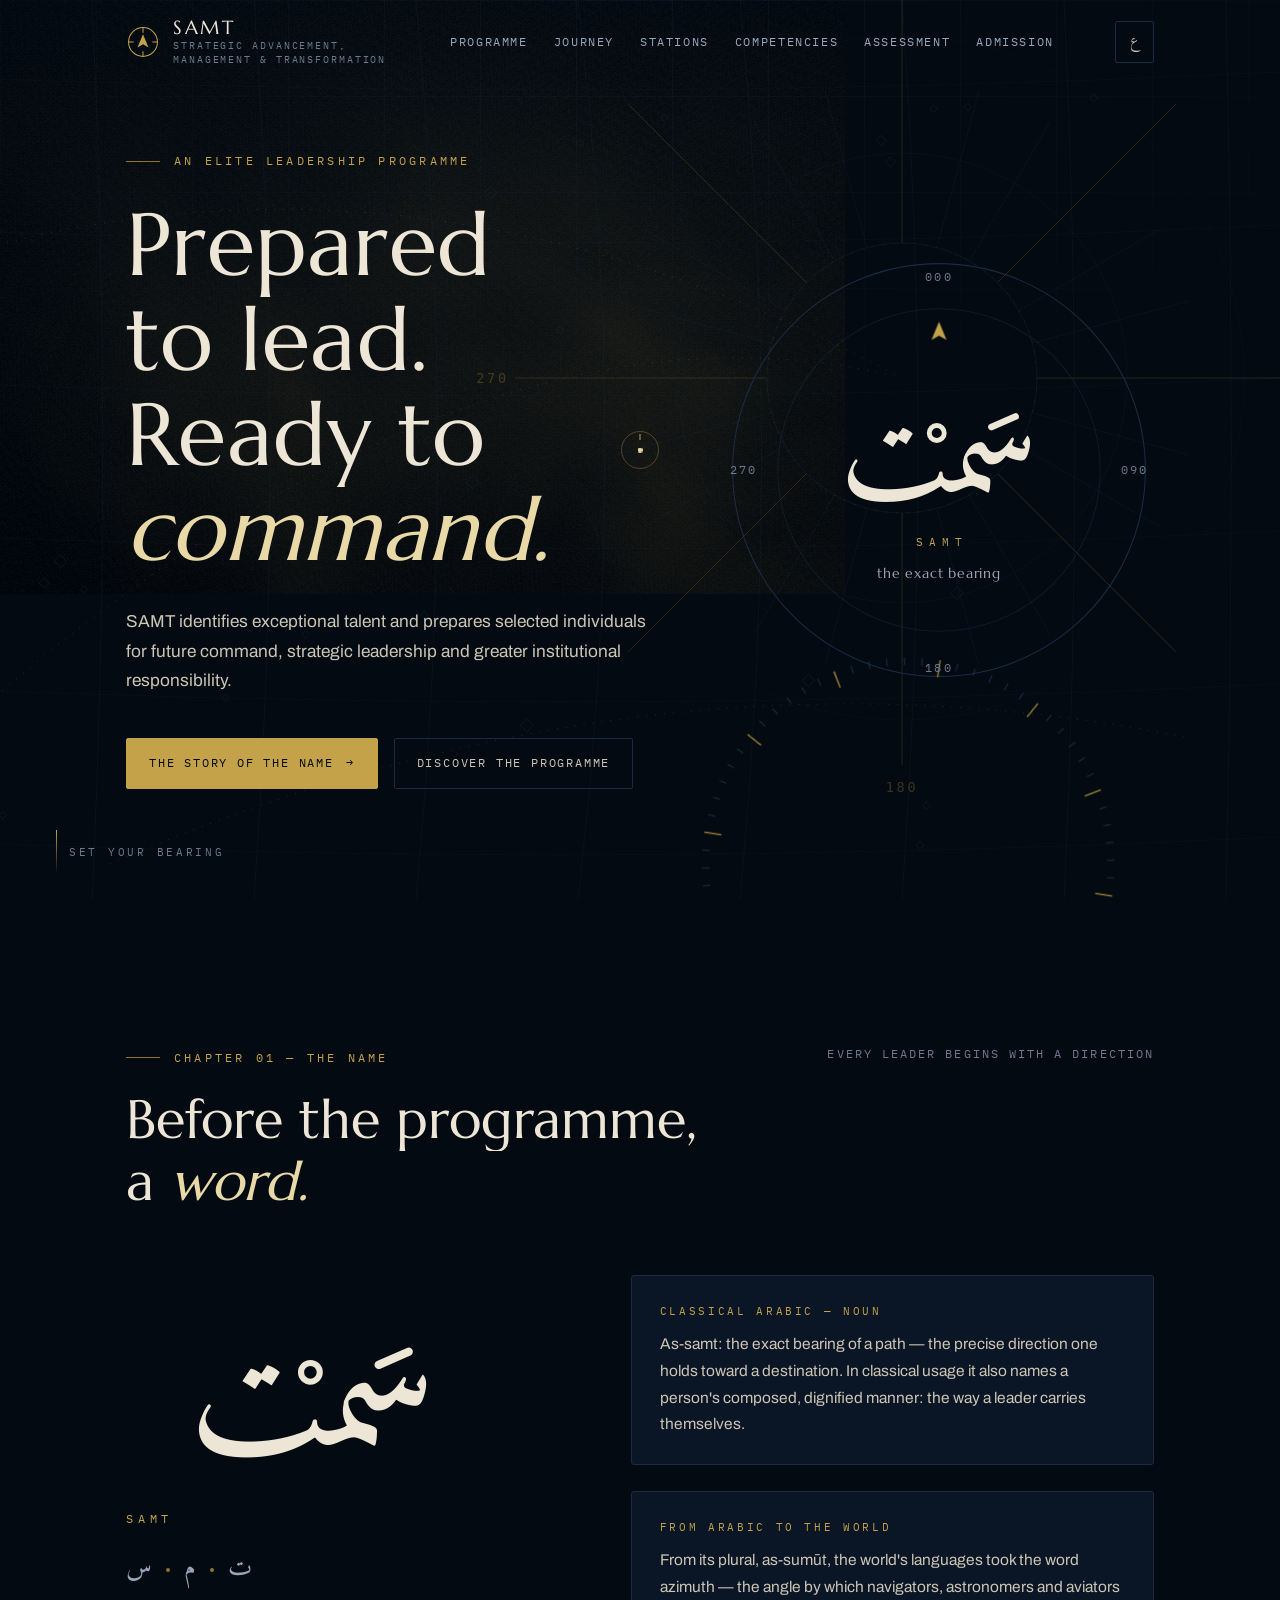
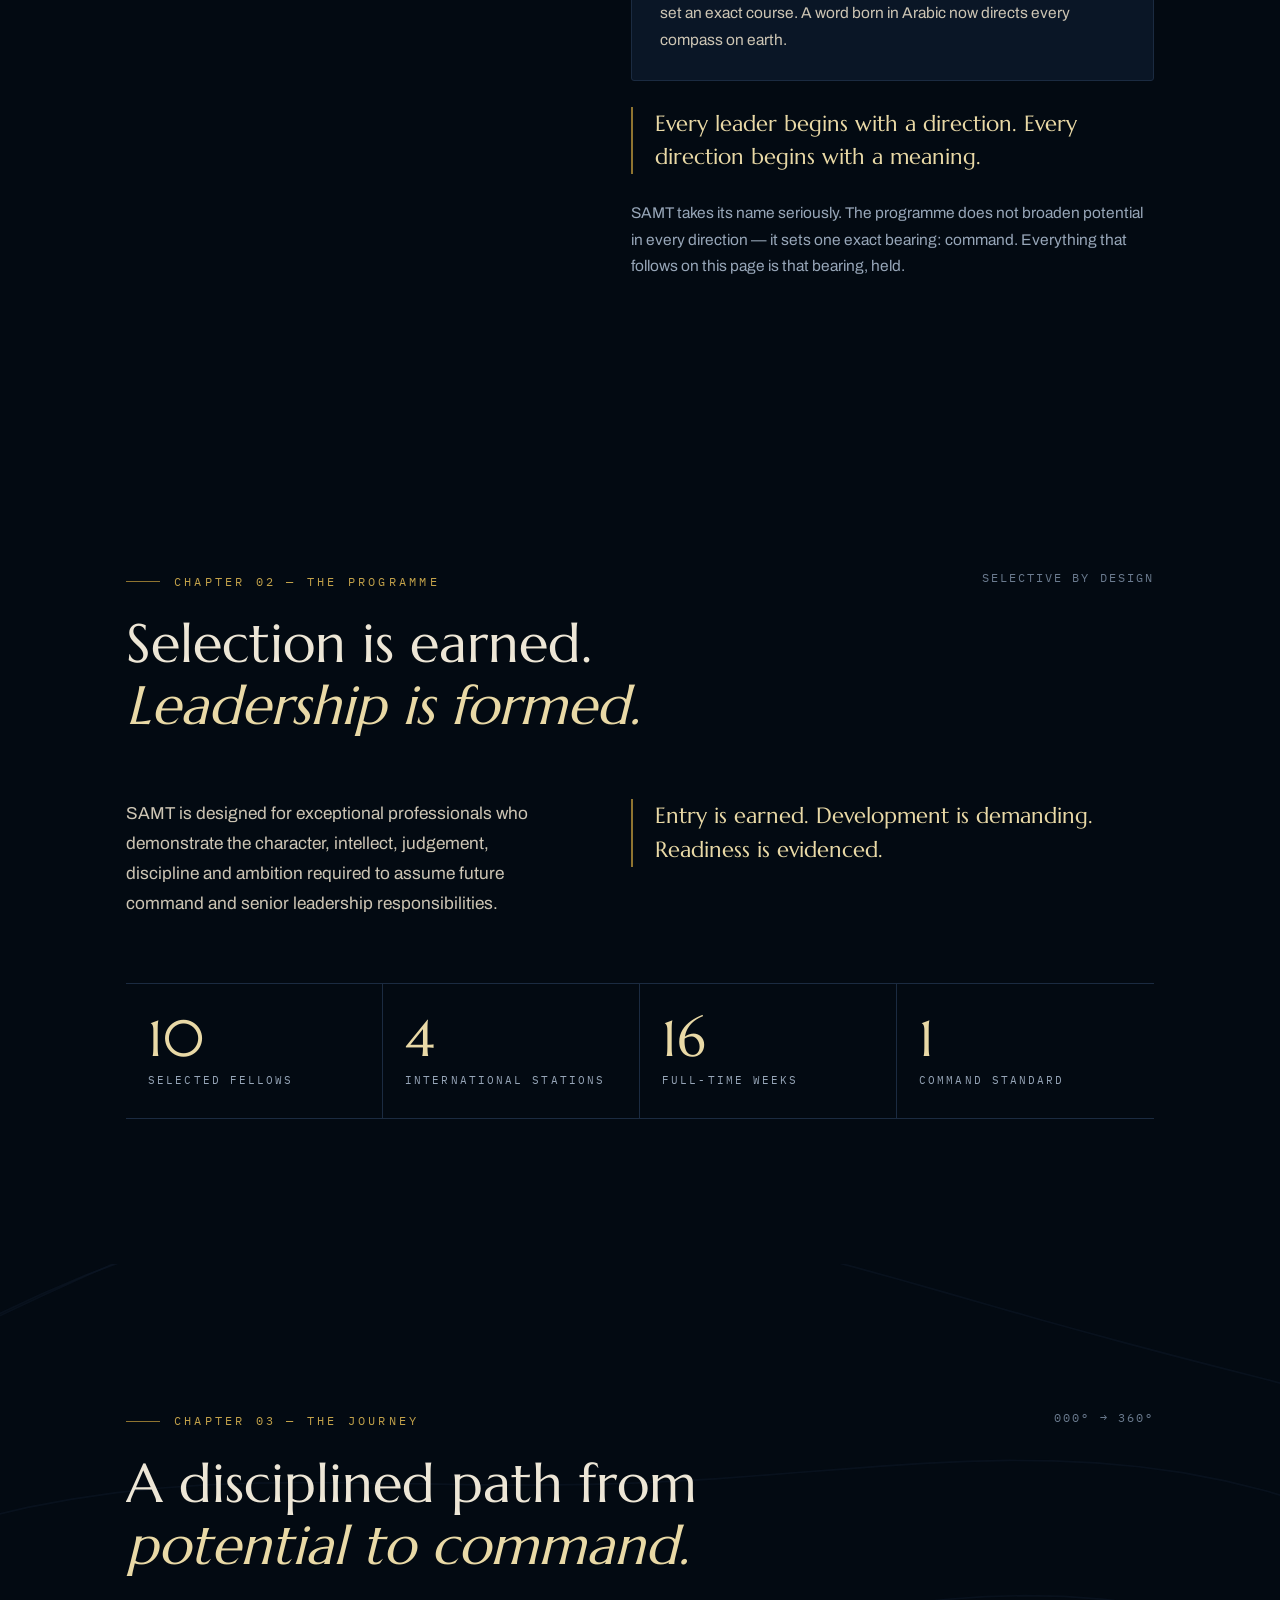
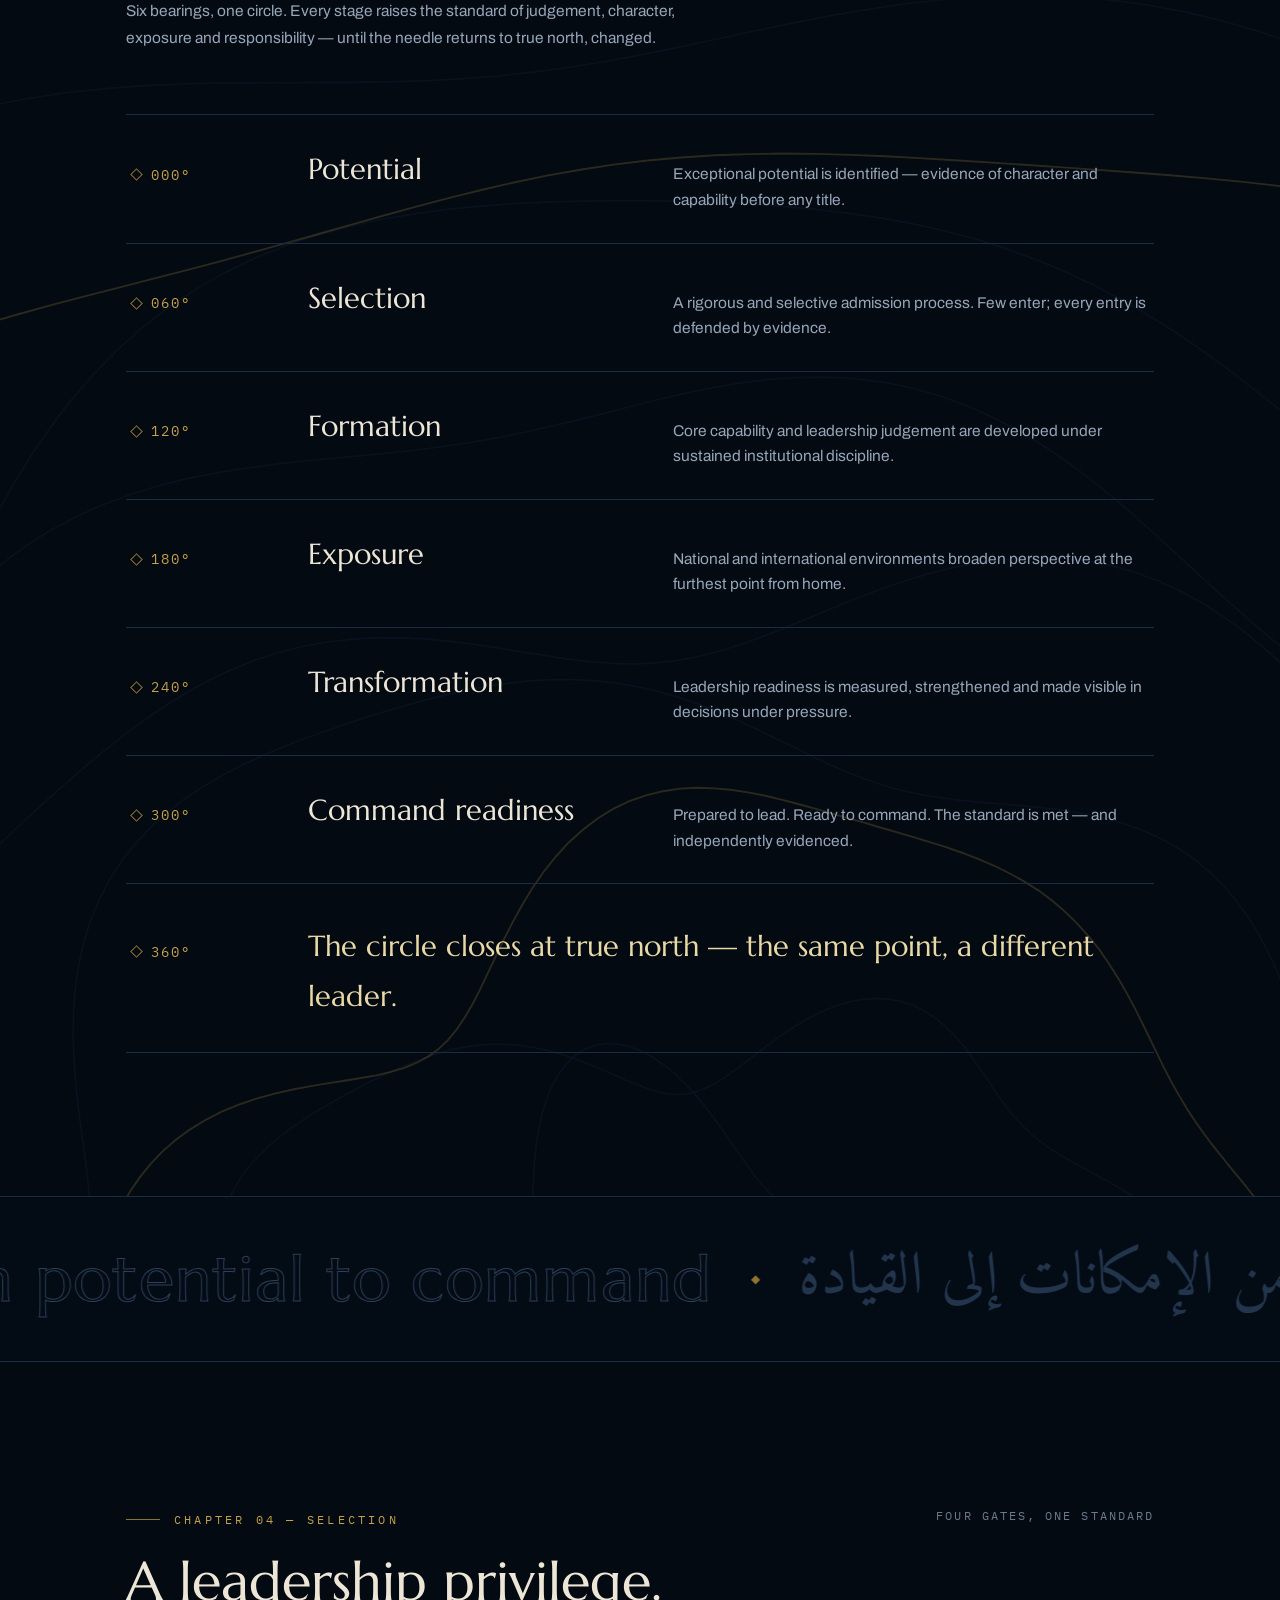
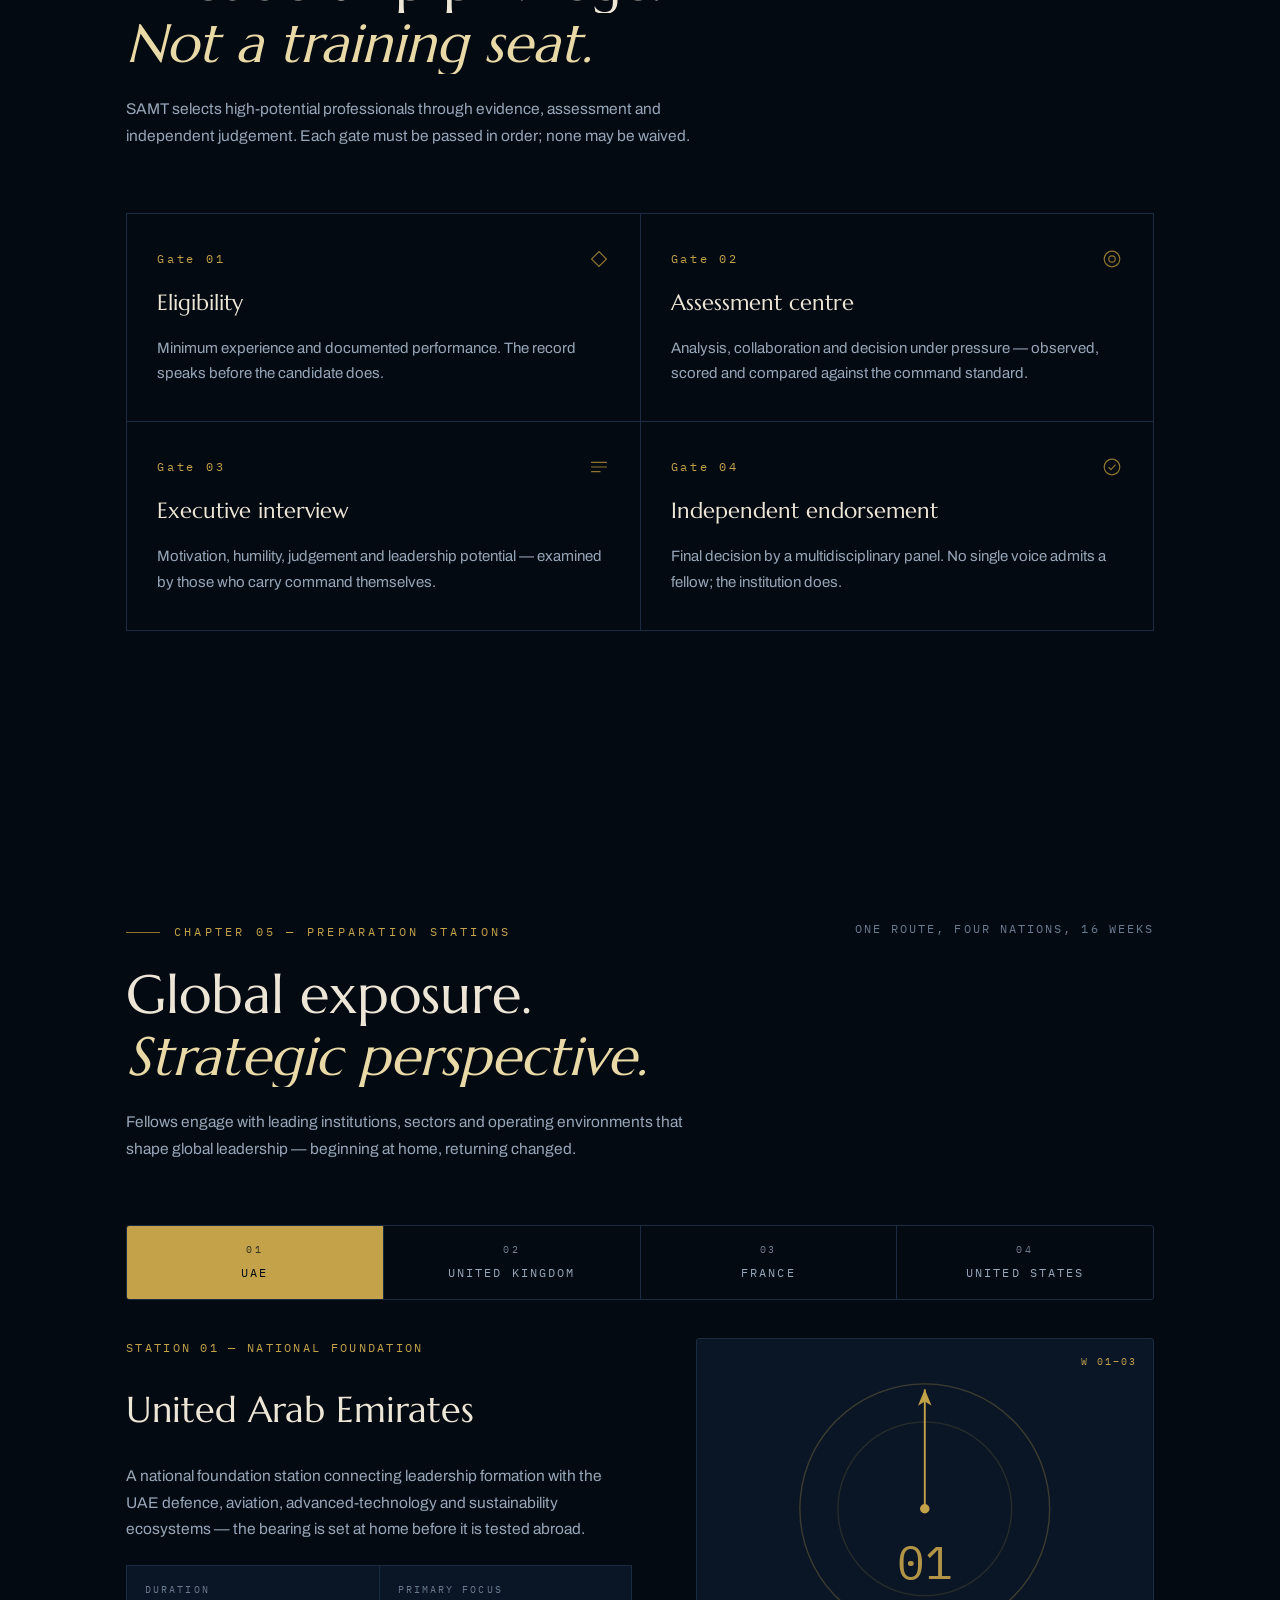
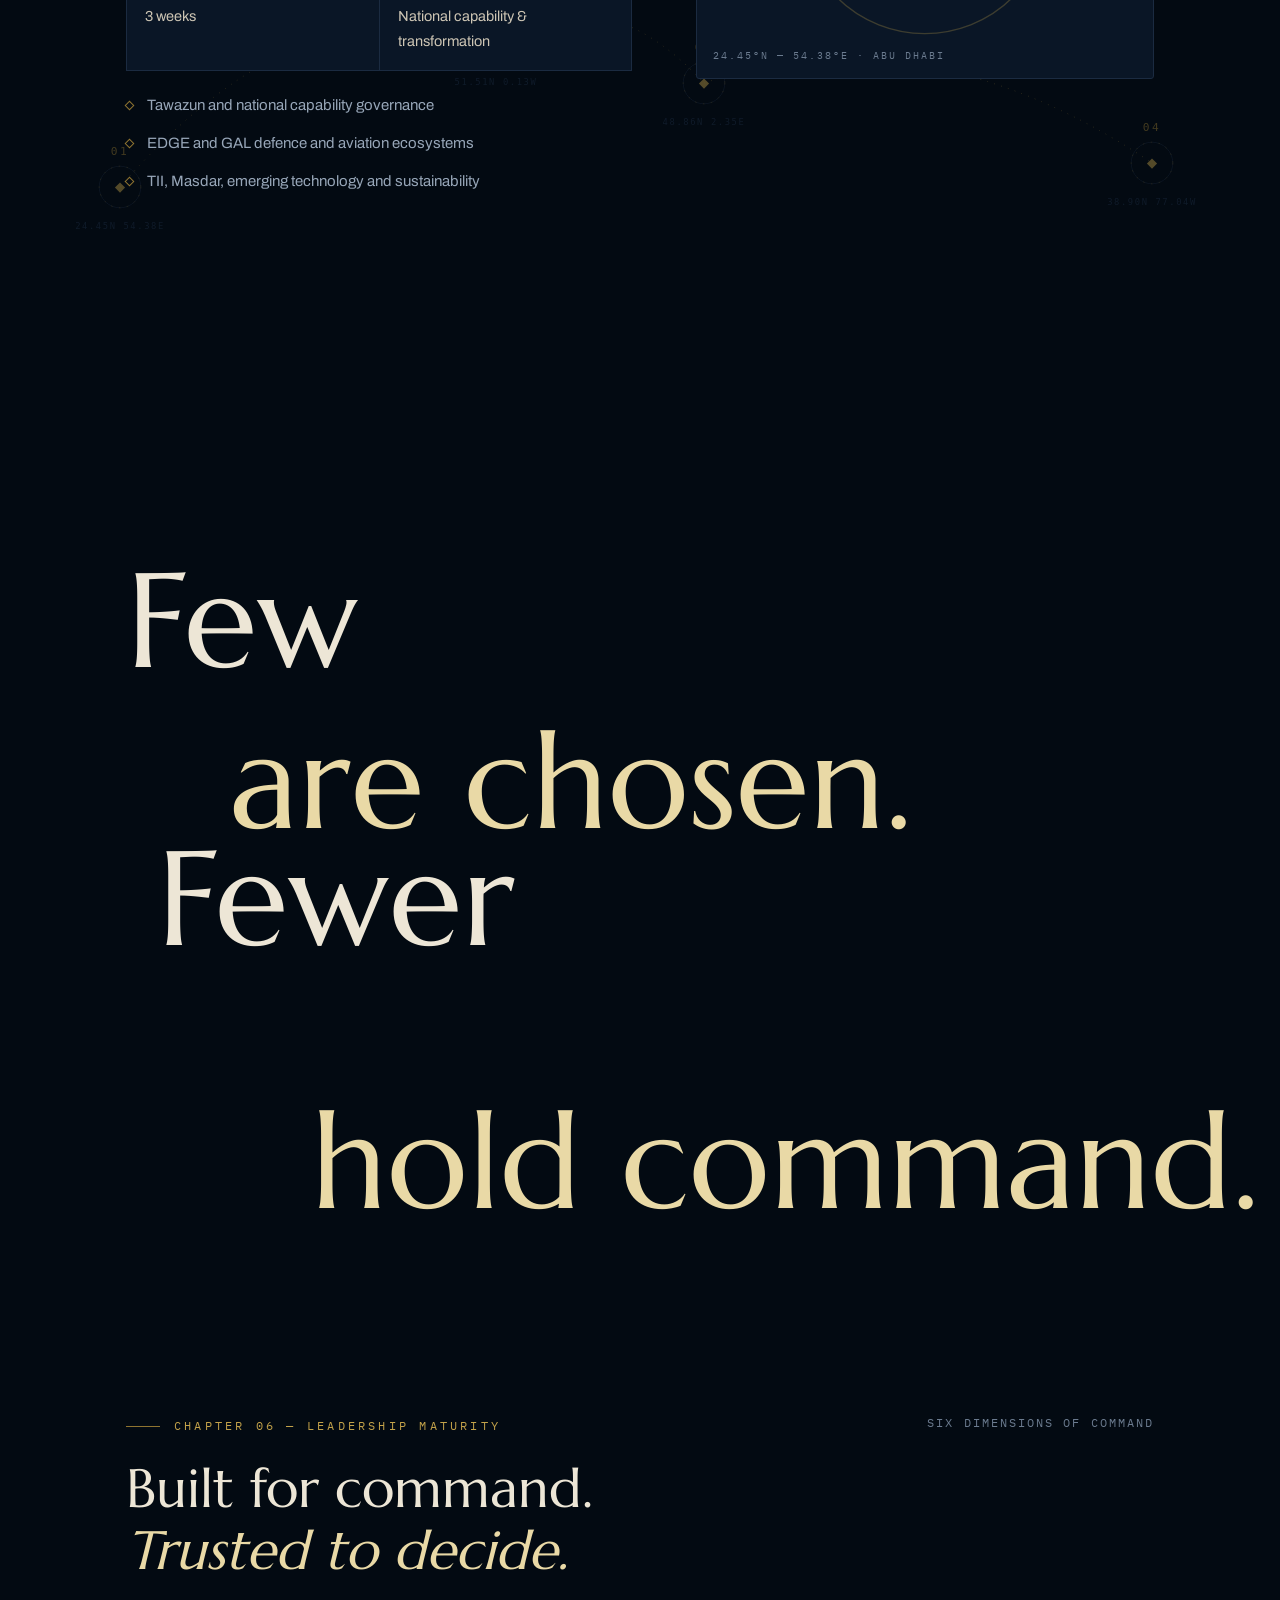
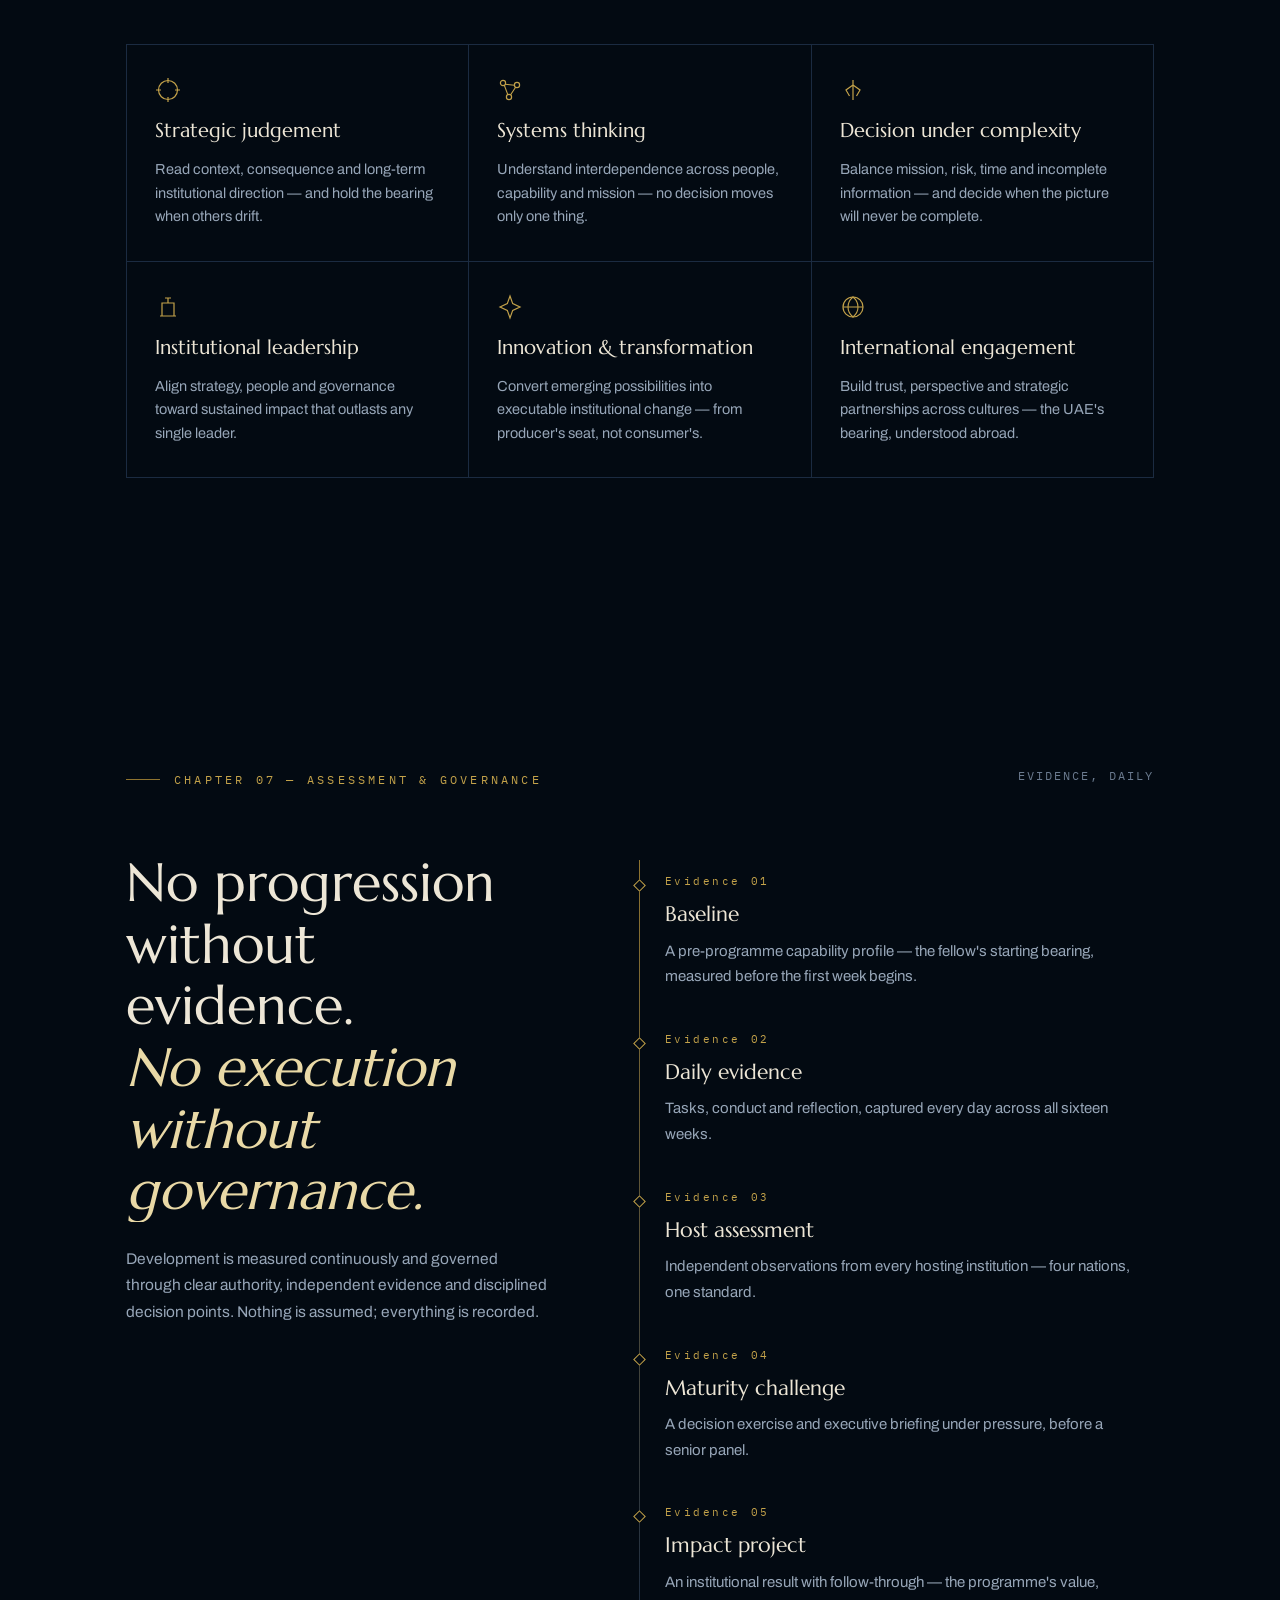
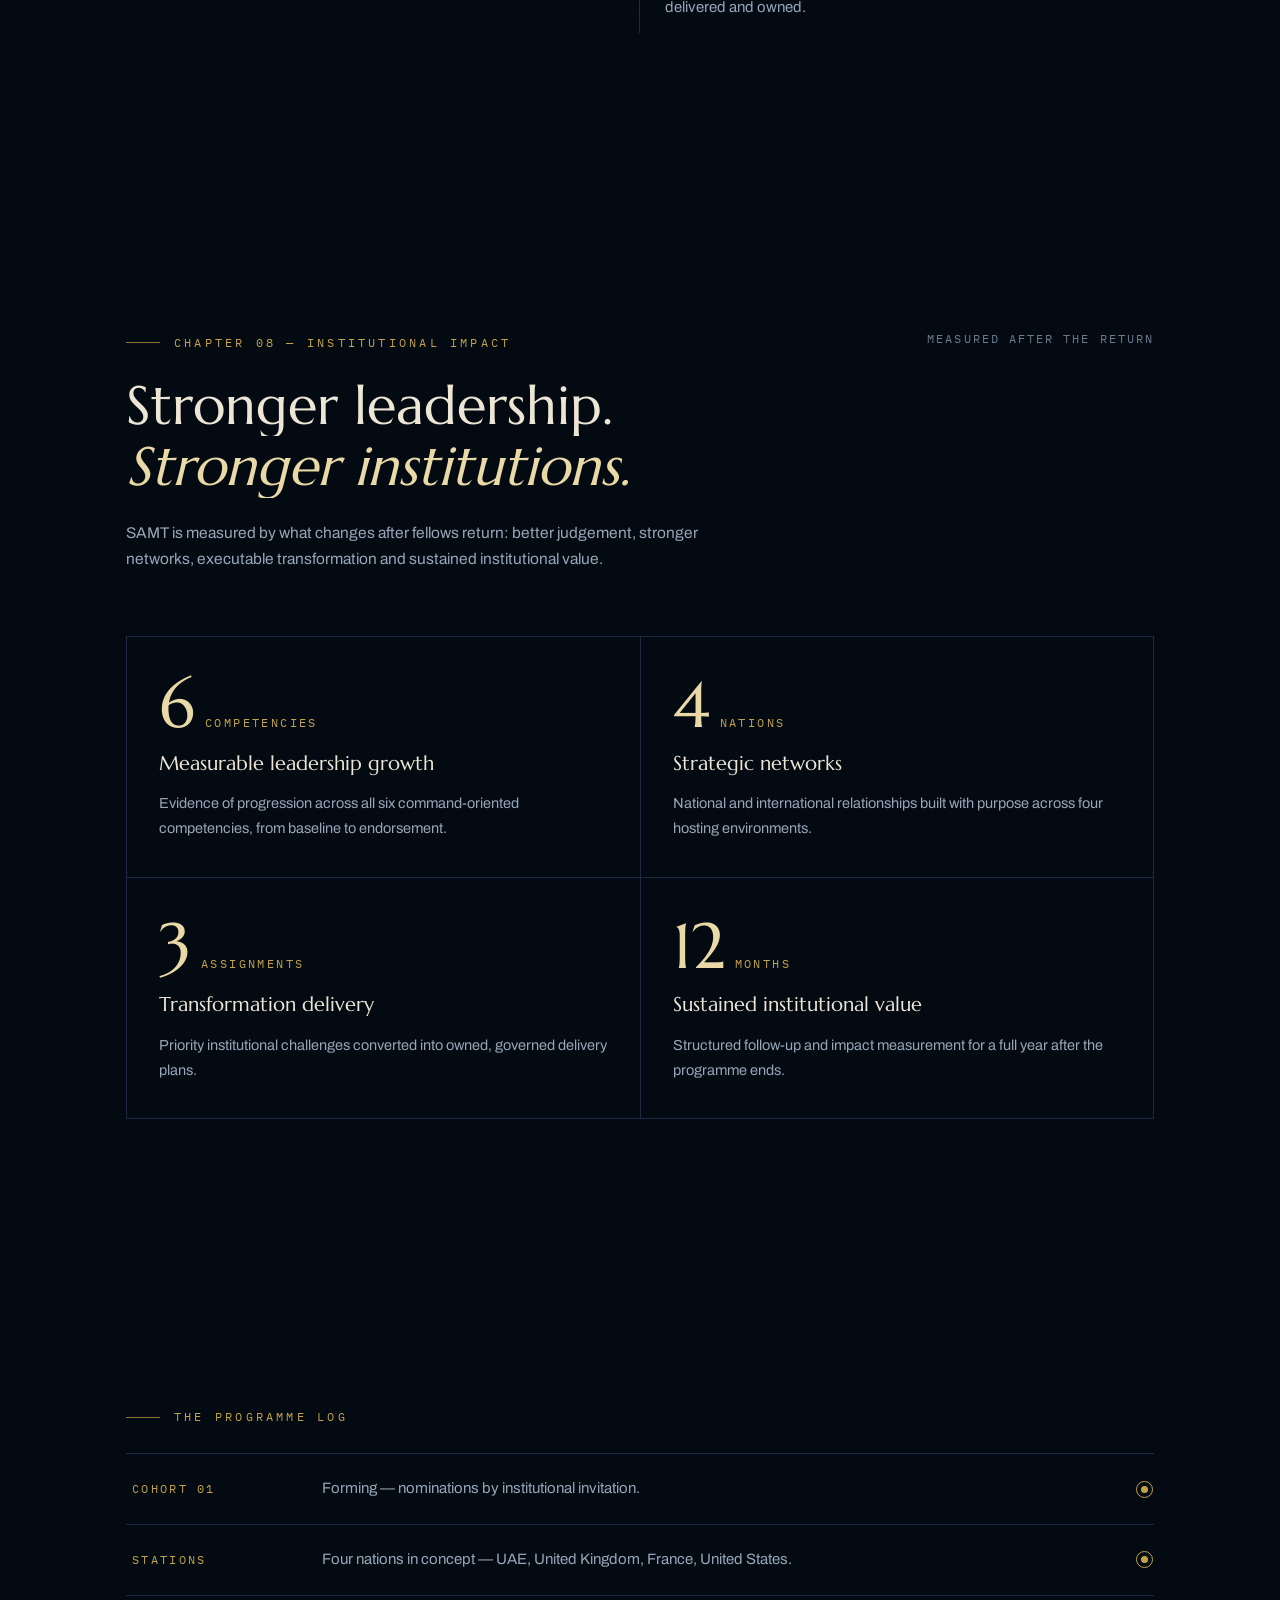
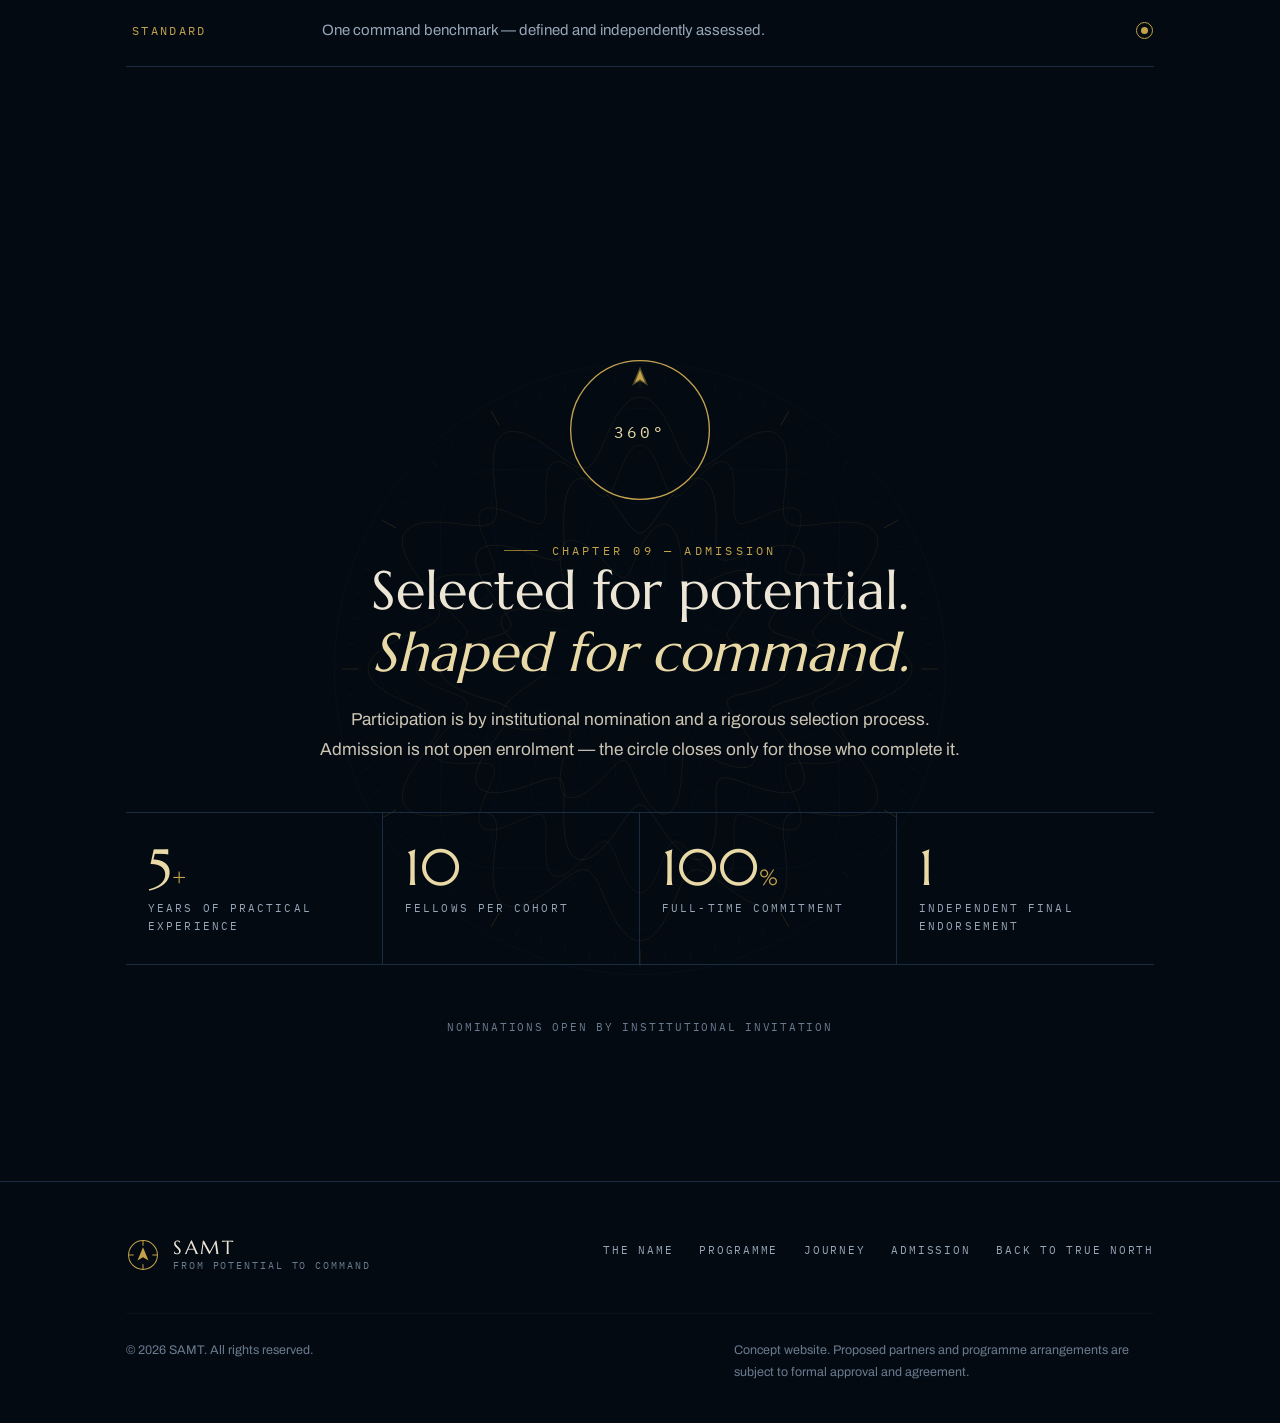
==== commit f3122d43: "Add files via upload" ====
--- a/index.html
+++ b/index.html
@@ -121,7 +121,12 @@
           <path class="hero-needle" d="M200 62l7 17-7-4-7 4Z" fill="#C3A24A"/>
         </svg>
         <div class="ar-word">
-          <span class="samt-ar">سمت</span>
+          <span class="samt-ar"><svg class="samt-mark" viewBox="0 0 400 230" role="img" aria-label="سَمْت" xmlns="http://www.w3.org/2000/svg">
+  <text x="200" y="182" text-anchor="middle" font-family="'Amiri',serif" font-size="168" fill="currentColor">سمت</text>
+  <!-- hand-placed harakat · TUNE: adjust x/y a few px after visual check -->
+  <path d="M270 96 L302 82" stroke="currentColor" stroke-width="9" stroke-linecap="round"/>
+  <circle cx="197" cy="104" r="10" stroke="currentColor" stroke-width="6.5" fill="none"/>
+</svg></span>
           <span class="samt-en">SAMT</span>
           <span class="samt-mean" data-i18n="heroRingMean">the exact bearing</span>
         </div>
@@ -143,7 +148,12 @@
     </div>
     <div class="name-grid">
       <div class="name-callig reveal">
-        <span class="big-ar">سمت</span>
+        <span class="big-ar"><svg class="samt-mark" viewBox="0 0 400 230" role="img" aria-label="سَمْت" xmlns="http://www.w3.org/2000/svg">
+  <text x="200" y="182" text-anchor="middle" font-family="'Amiri',serif" font-size="168" fill="currentColor">سمت</text>
+  <!-- hand-placed harakat · TUNE: adjust x/y a few px after visual check -->
+  <path d="M270 96 L302 82" stroke="currentColor" stroke-width="9" stroke-linecap="round"/>
+  <circle cx="197" cy="104" r="10" stroke="currentColor" stroke-width="6.5" fill="none"/>
+</svg></span>
         <span class="translit">SAMT</span>
         <div class="root-row" aria-hidden="true"><span>س</span><span class="dot"></span><span>م</span><span class="dot"></span><span>ت</span></div>
       </div>
--- a/styles.css
+++ b/styles.css
@@ -494,3 +494,17 @@
 html.cursor-hover .cursor-ring{width:60px;height:60px;border-color:var(--gold);transition:width .3s var(--ease),height .3s var(--ease),border-color .3s}
 .cursor-ring{transition:width .3s var(--ease),height .3s var(--ease),border-color .3s}
 @media (prefers-reduced-motion:reduce){.log-dot::after{animation:none}html.js .kin .w i{transform:none!important}}
+
+
+/* ═══ artwork layer — The Bearing Set ═══ */
+.chapter{position:relative}
+.scroll-cue{z-index:1}
+#hero::after,#journey::after,#stations::after,.admission::after{content:"";position:absolute;inset:0;pointer-events:none;background-repeat:no-repeat;z-index:0}
+#hero::after{background-image:url('bg-chart.svg');background-position:center right;background-size:cover;opacity:.5}
+html[dir="rtl"] #hero::after{background-position:center left}
+#journey::after{background-image:url('bg-contour.svg');background-position:left bottom;background-size:cover;opacity:.42}
+#stations::after{background-image:url('bg-route.svg');background-position:center bottom;background-size:100% auto;opacity:.5}
+.admission::after{background-image:url('bg-seal.svg');background-position:center 42%;background-size:min(640px,82vw) auto;opacity:.5}
+.samt-mark{display:block;width:2.25em;height:auto;margin-inline:auto}
+.big-ar .samt-mark{margin-inline:0}
+@media (max-width:640px){#hero::after{opacity:.32}.admission::after{opacity:.4}}
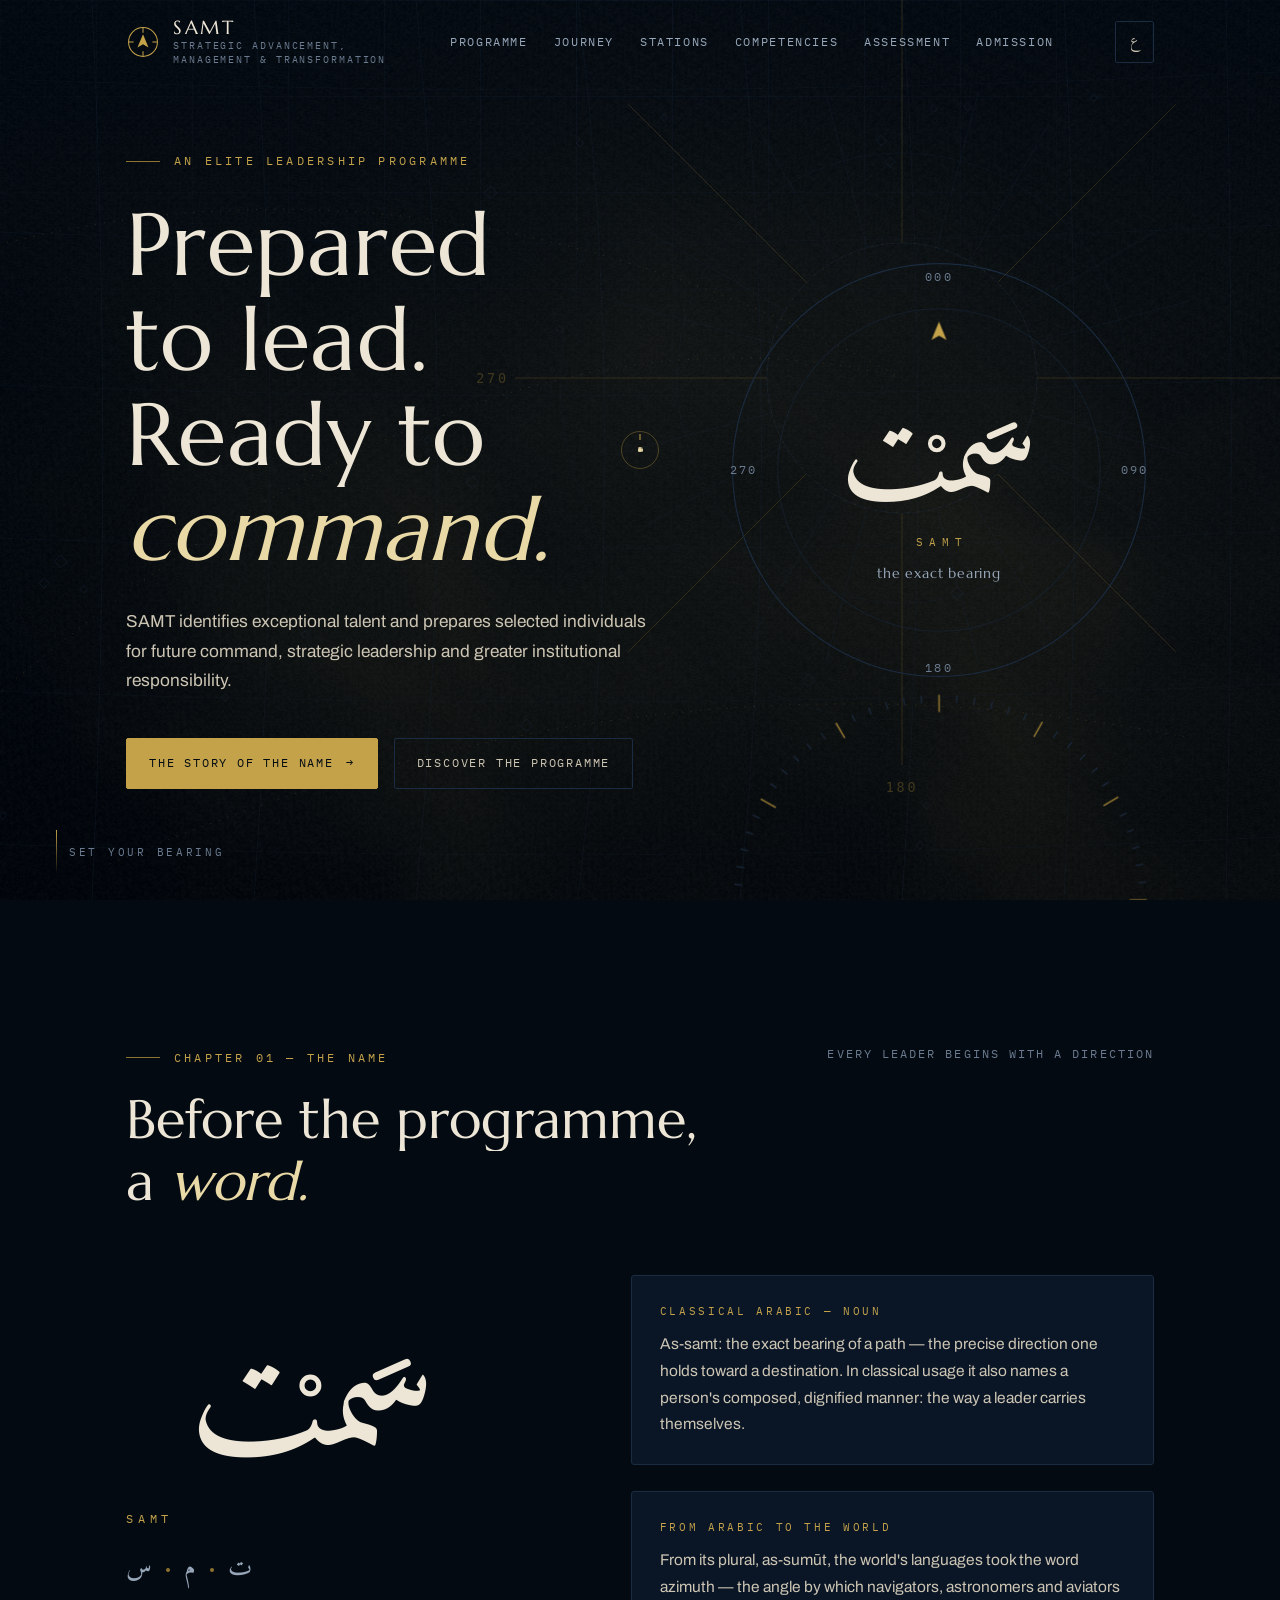
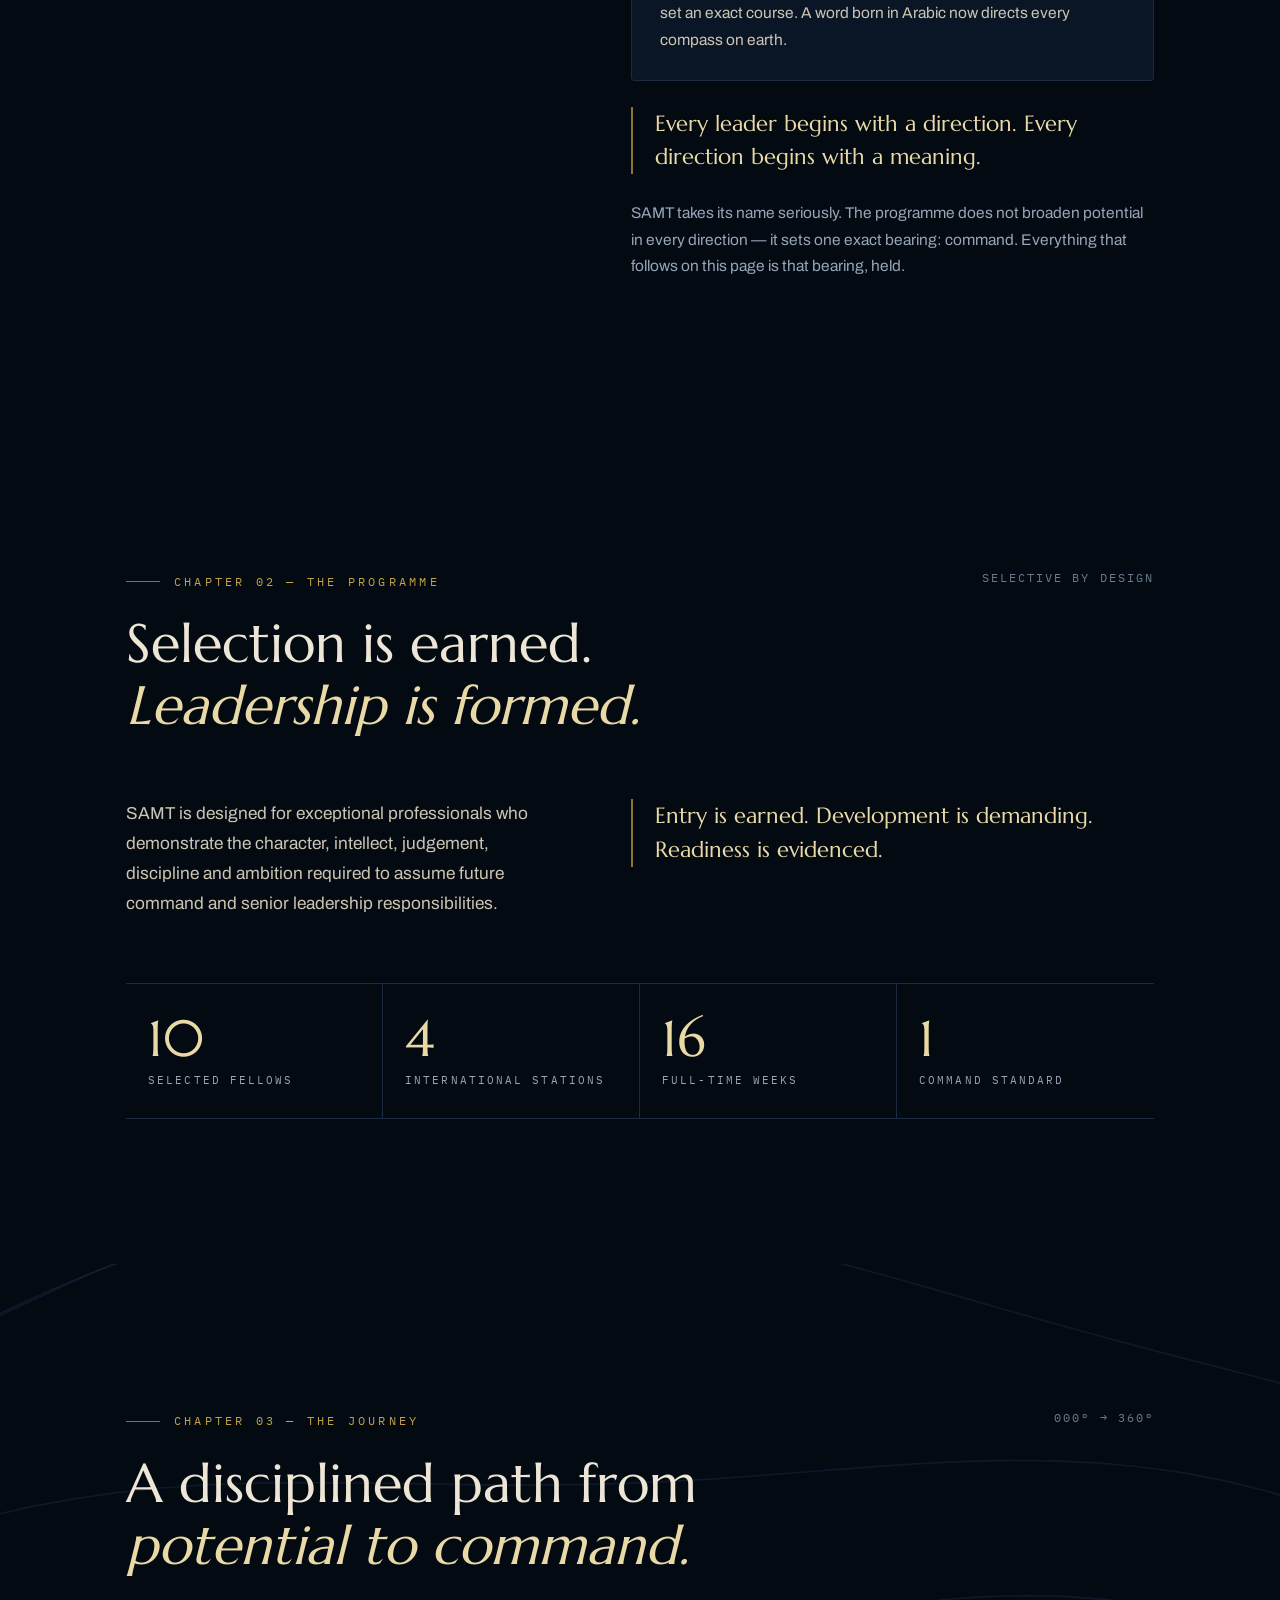
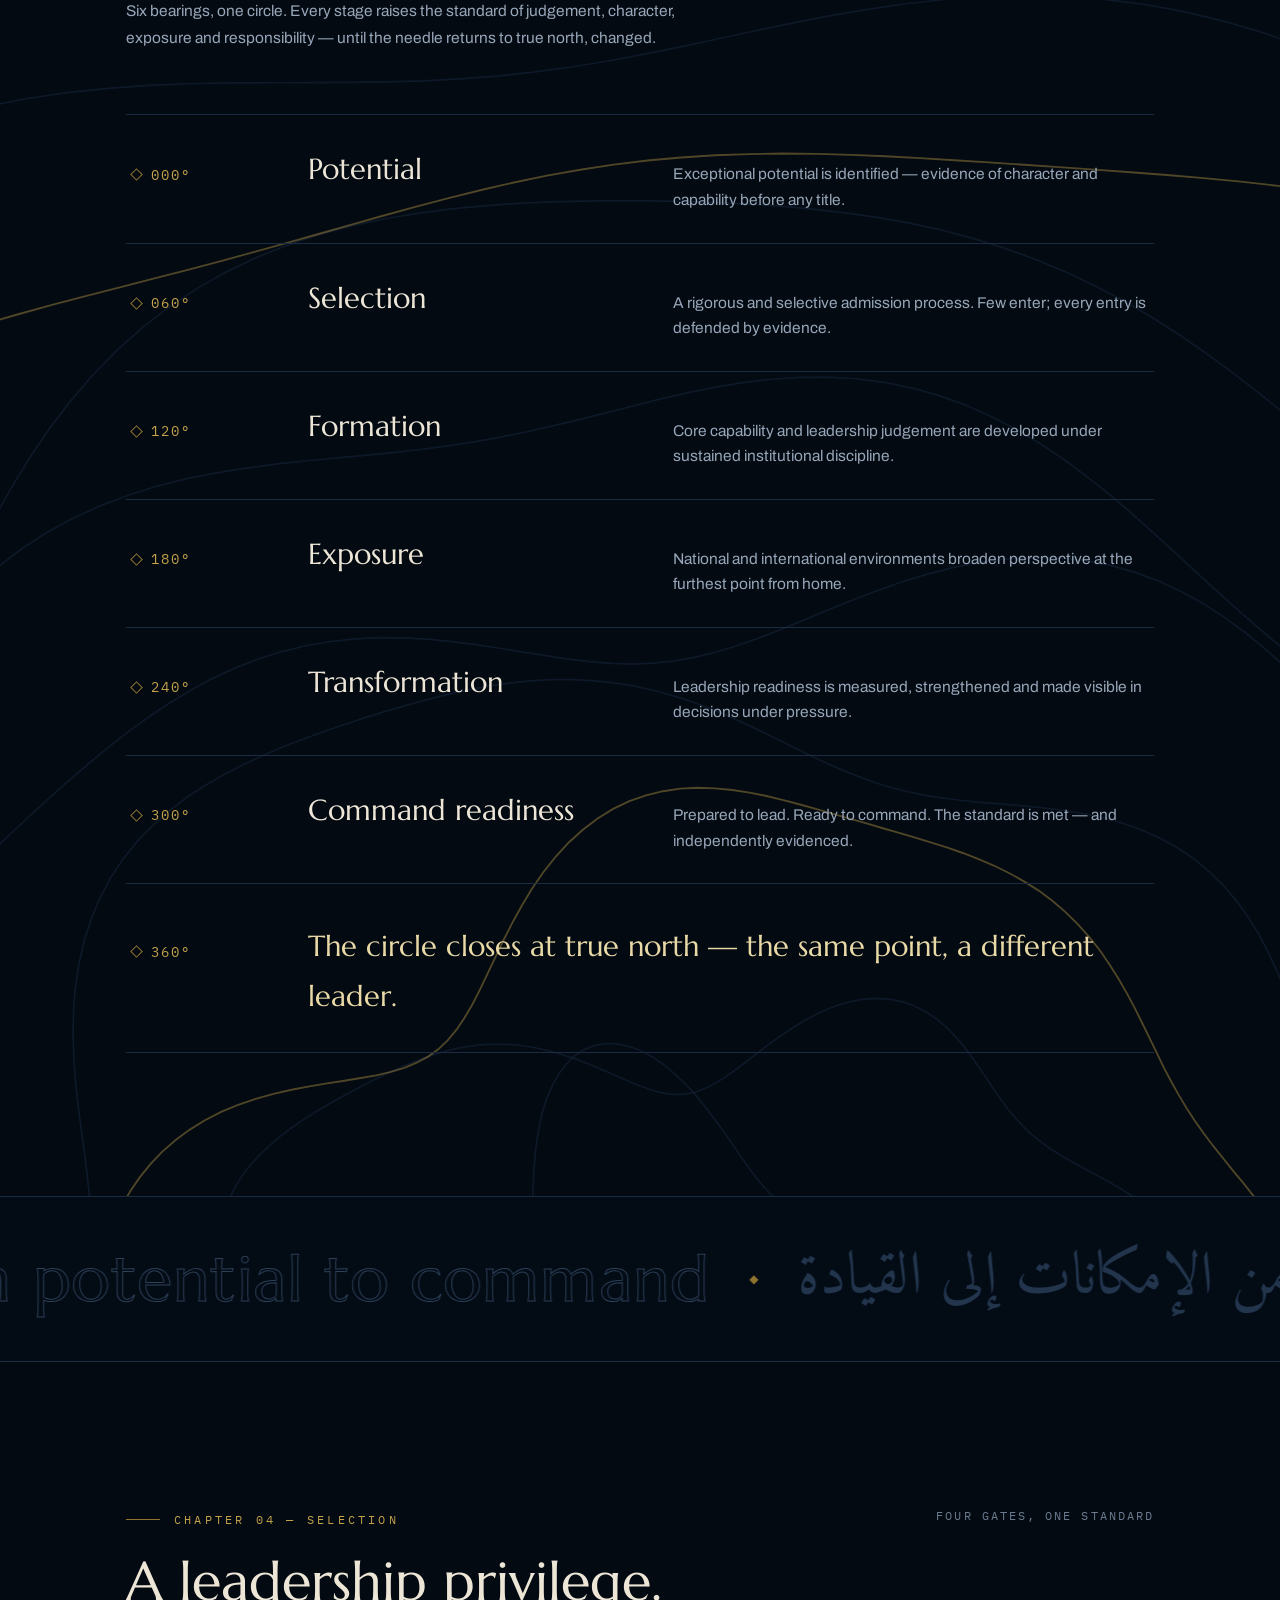
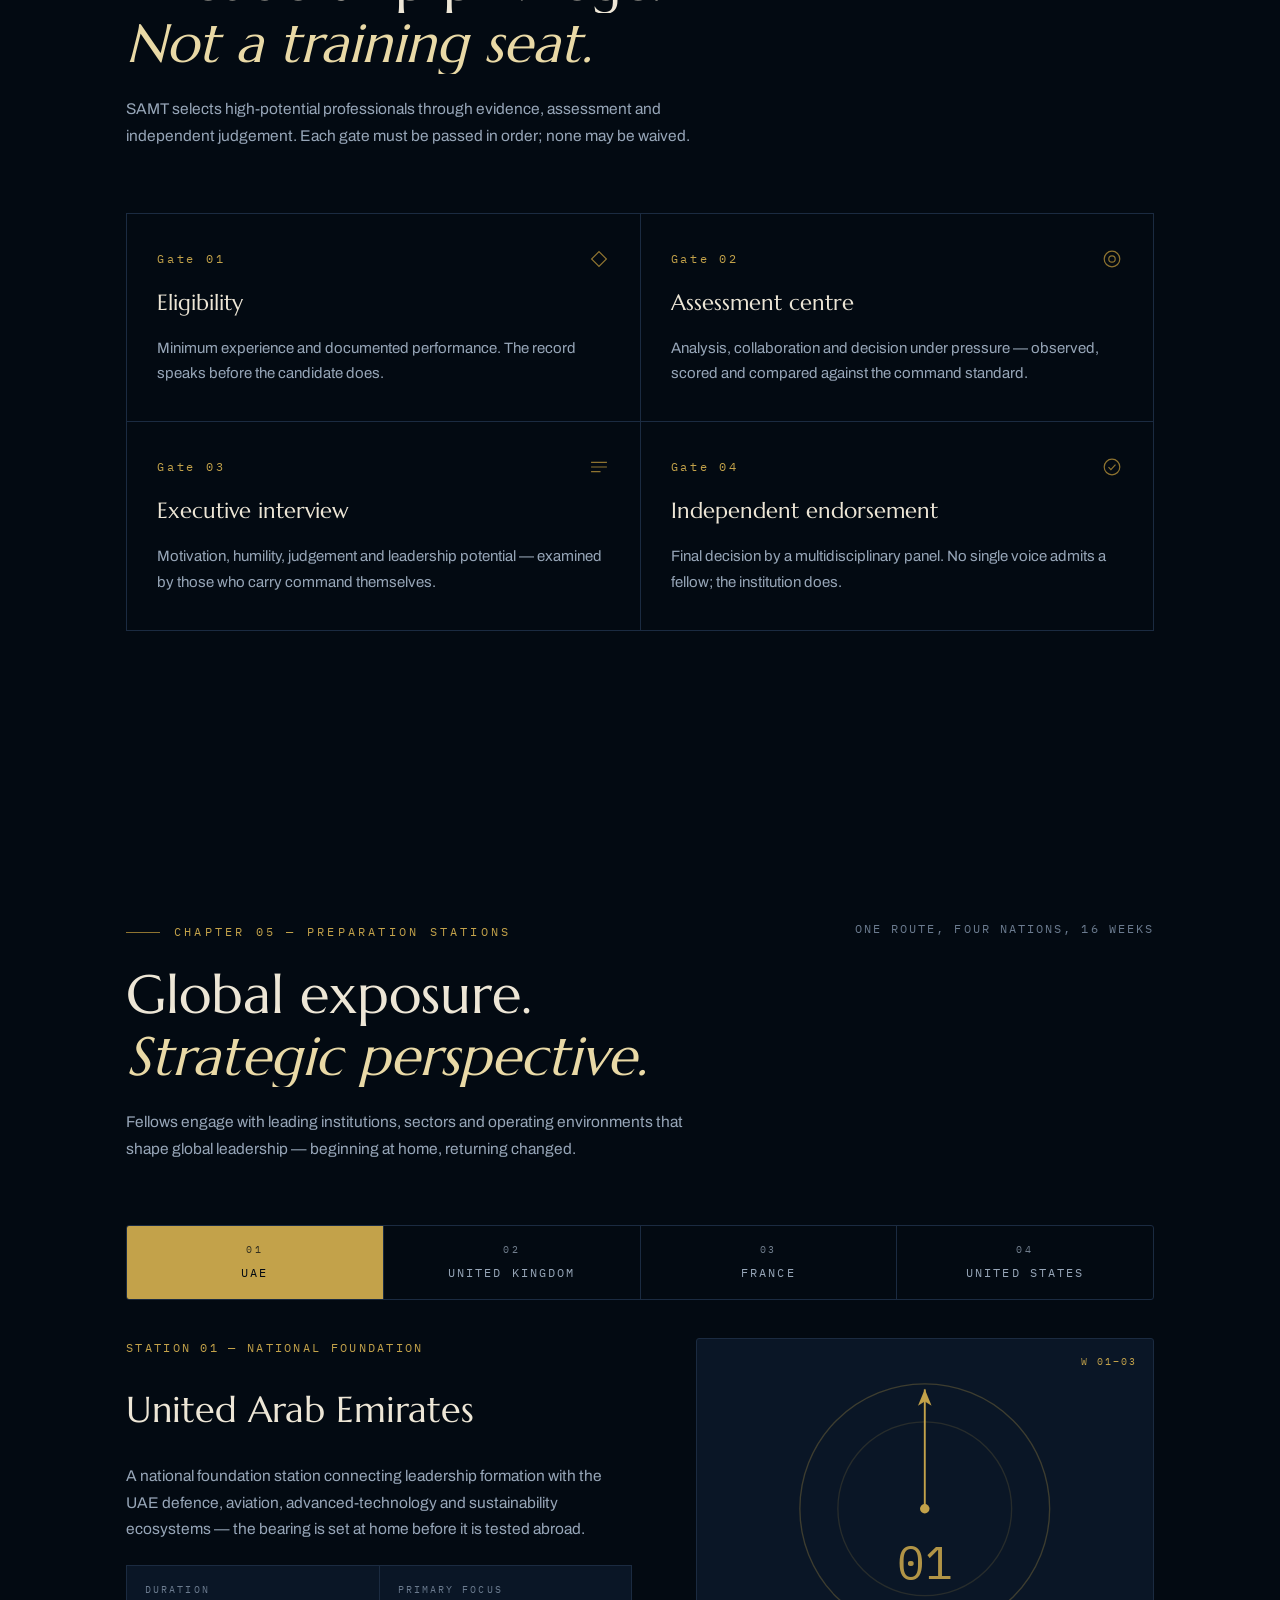
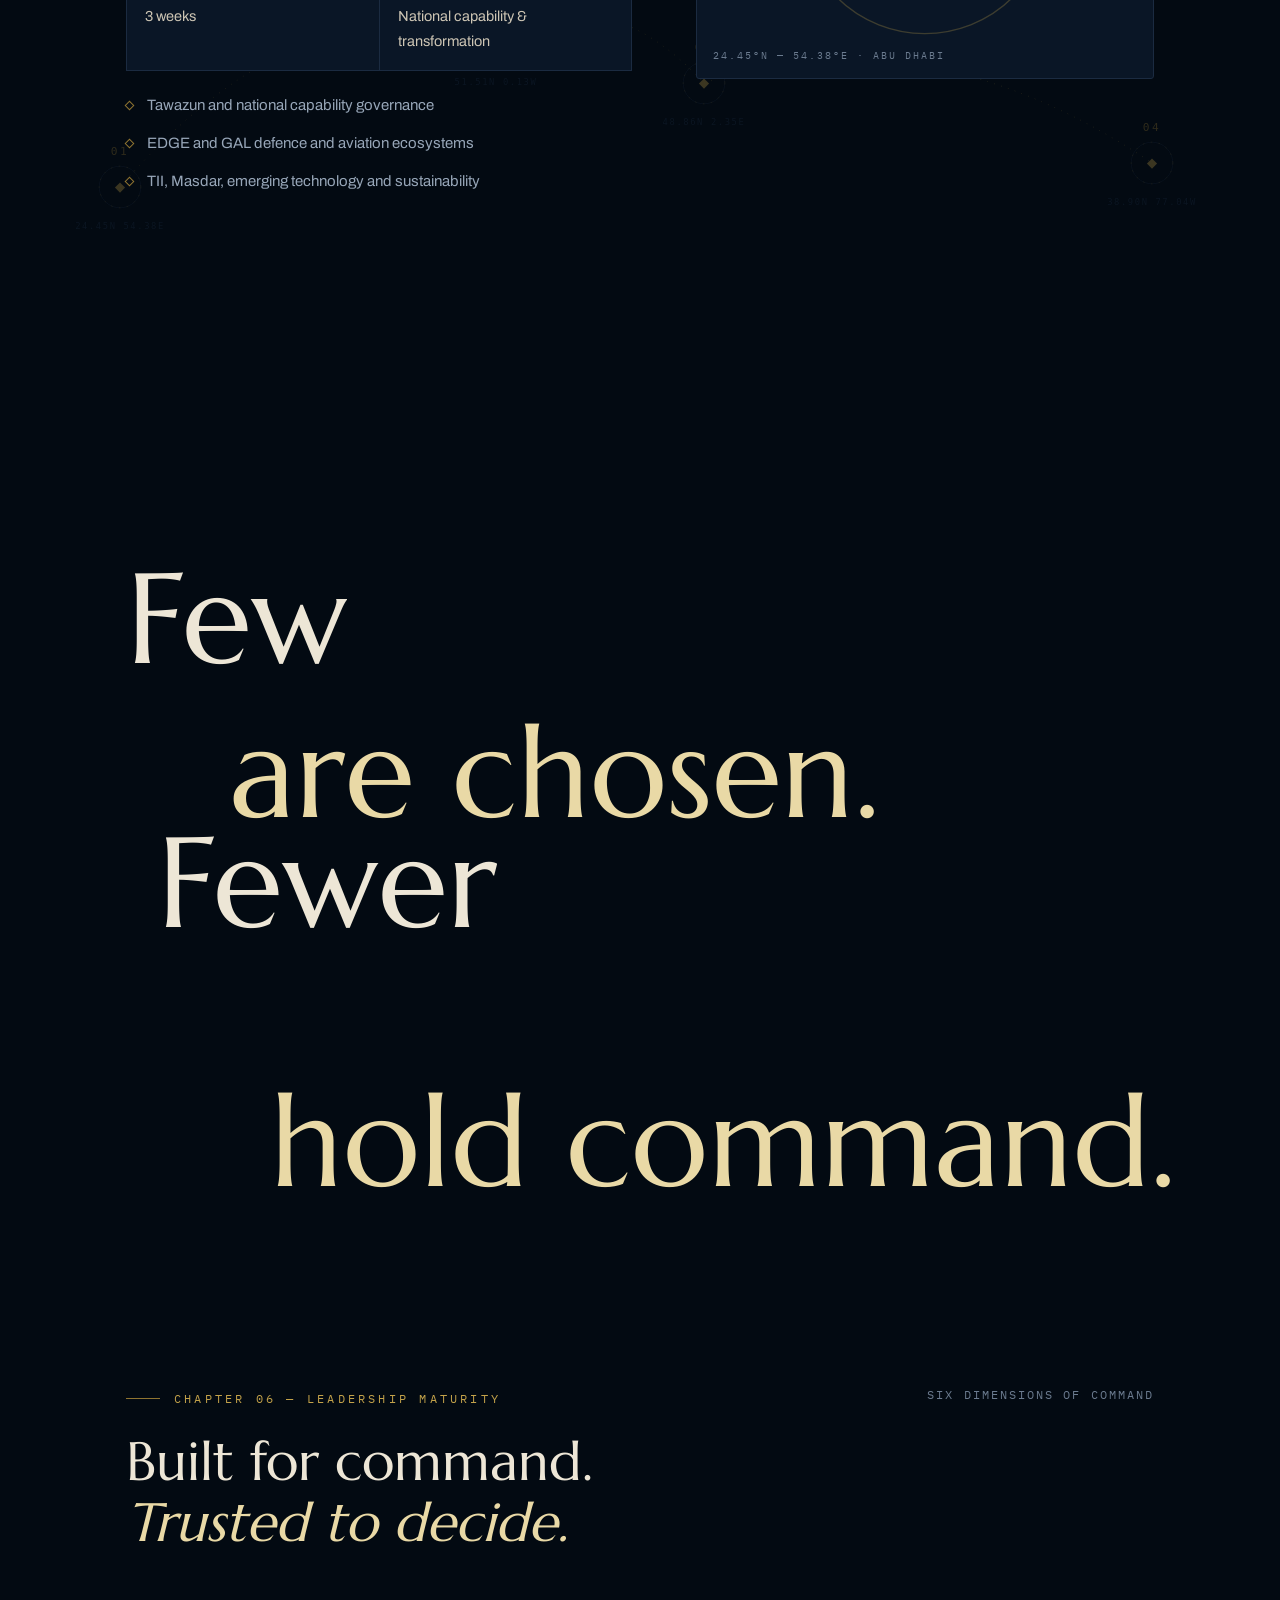
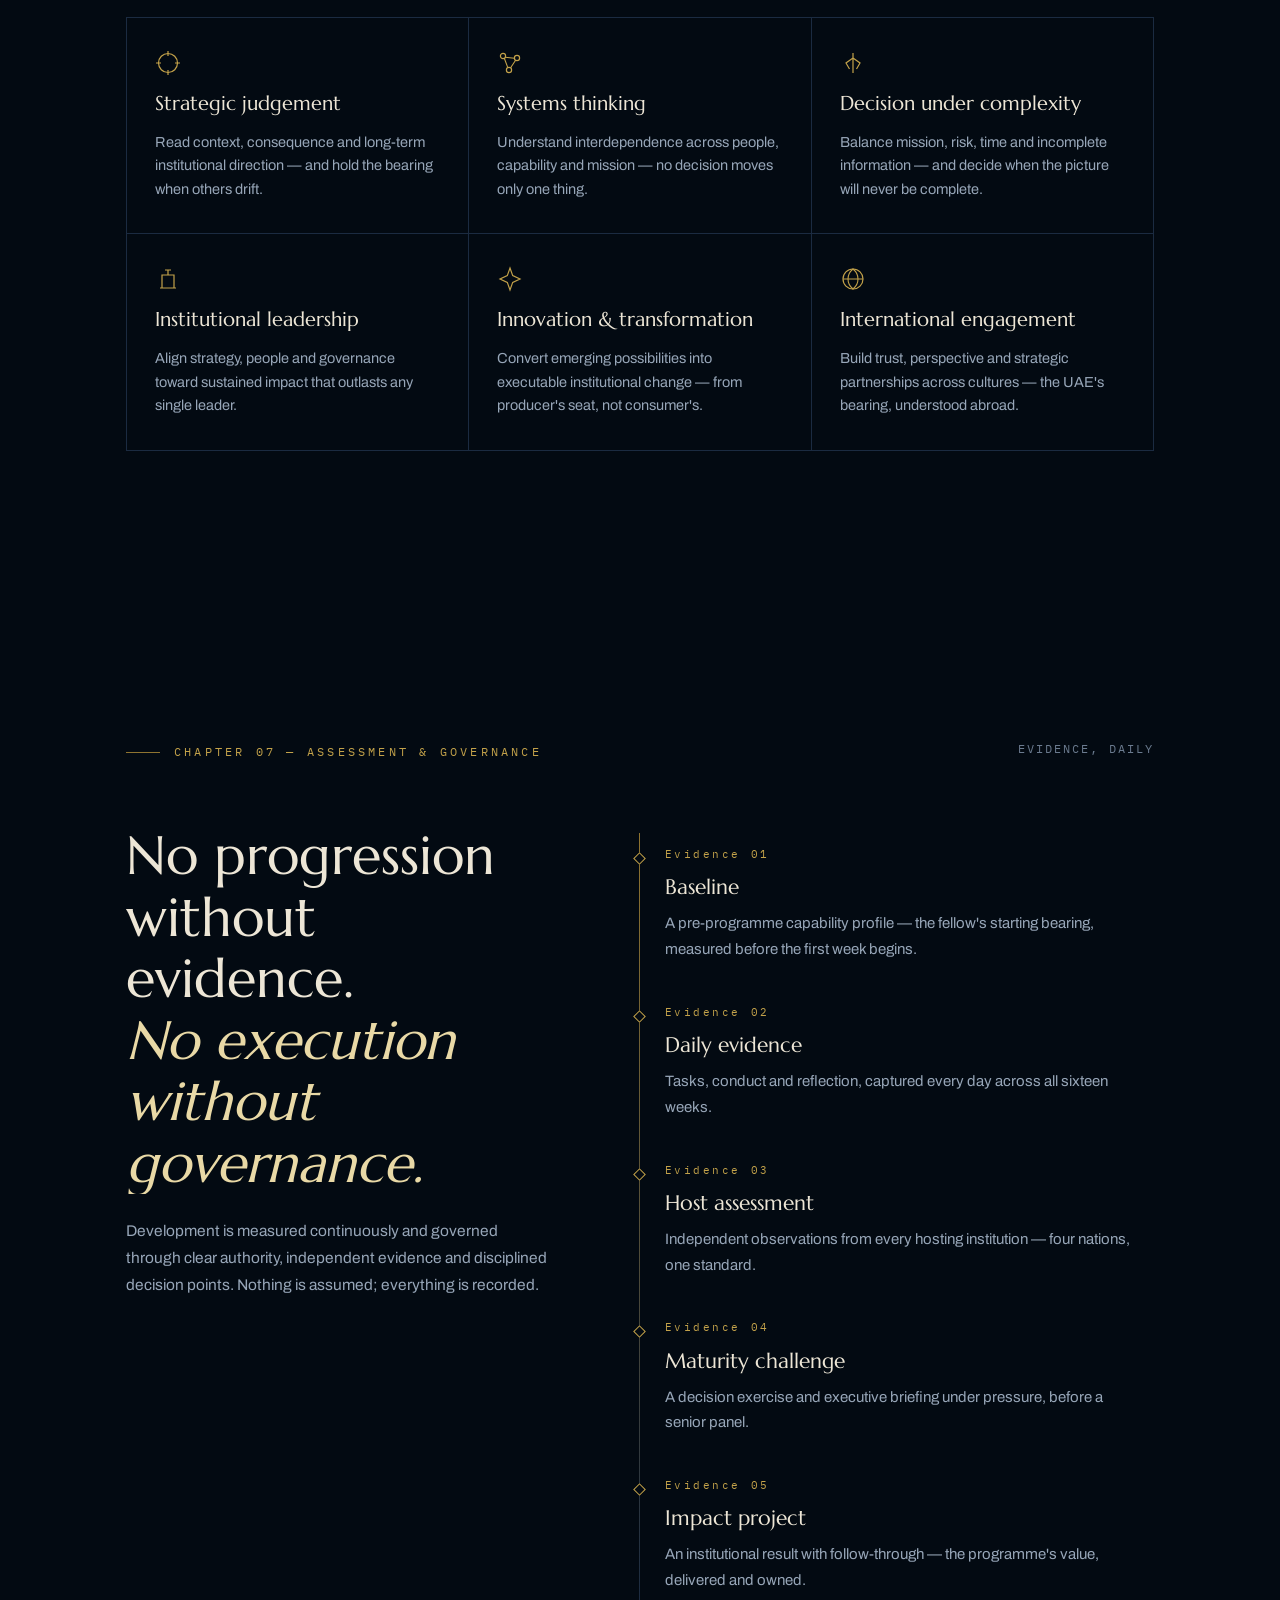
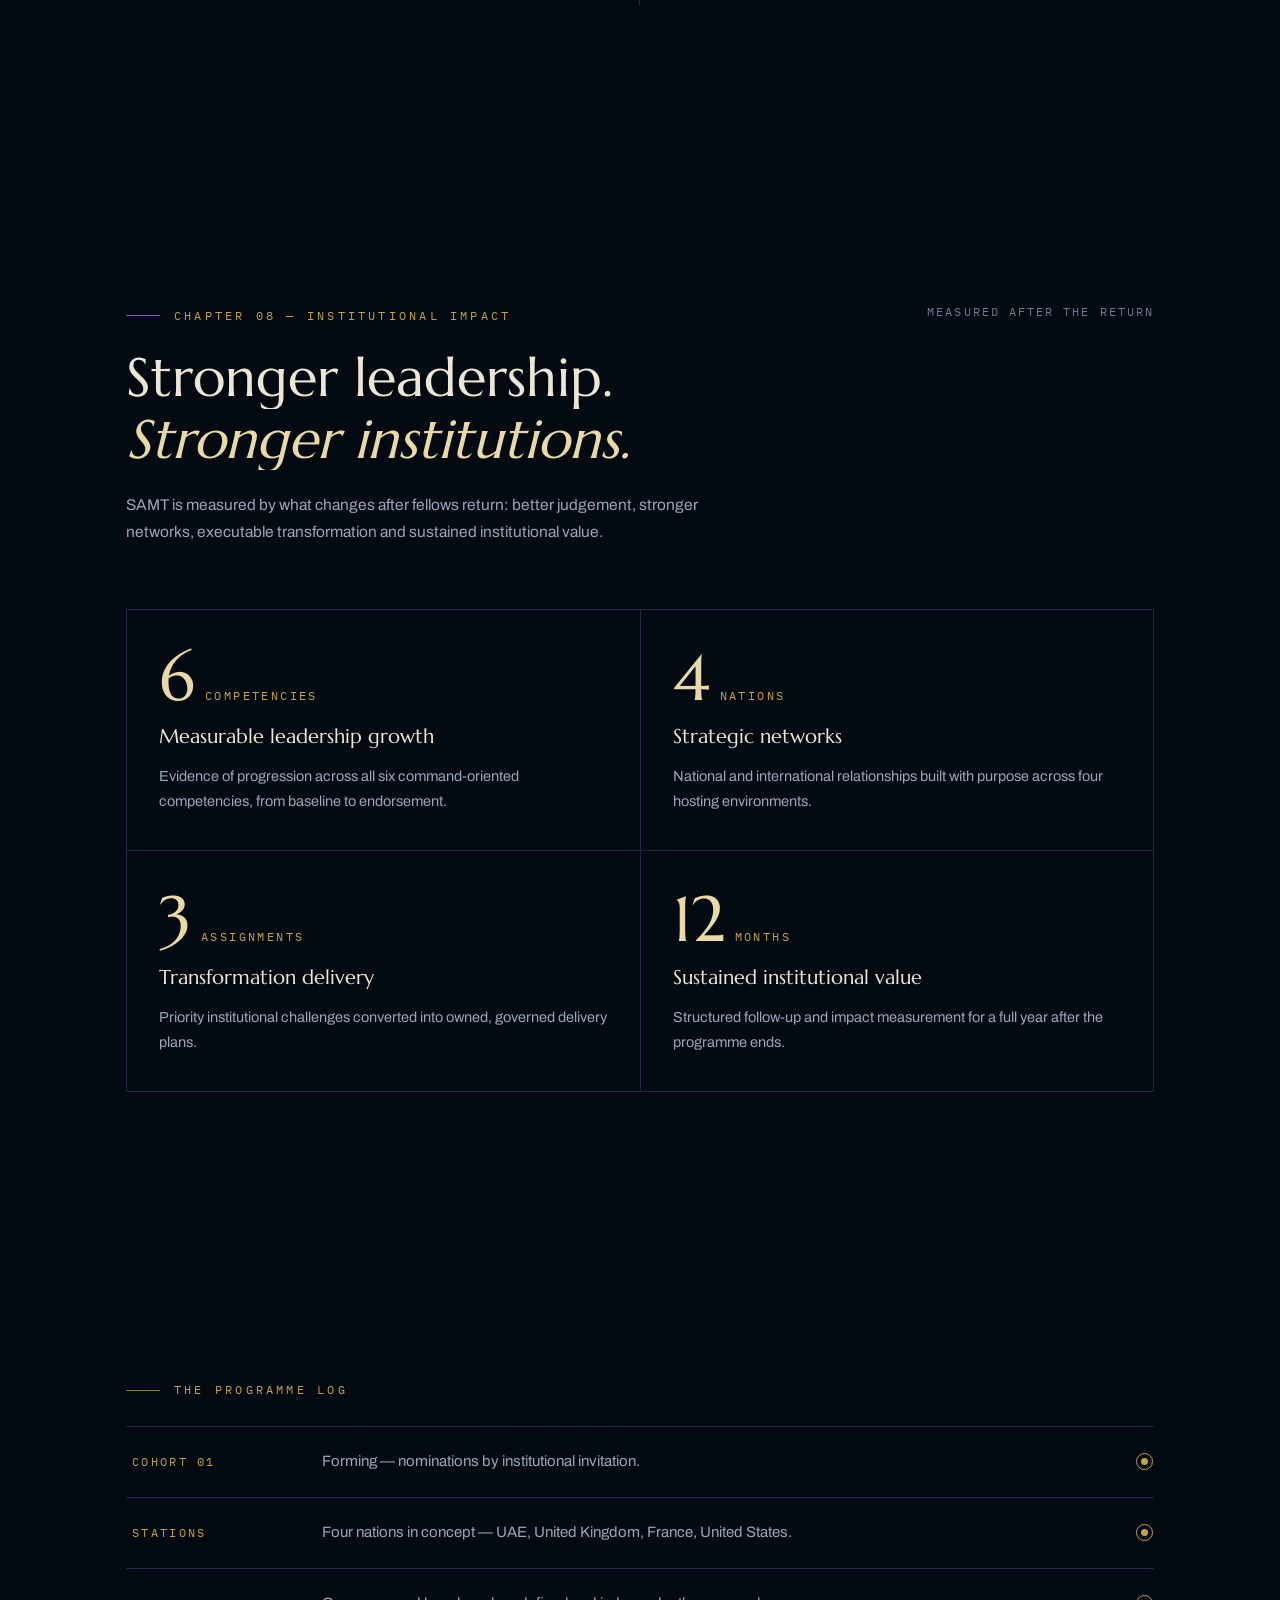
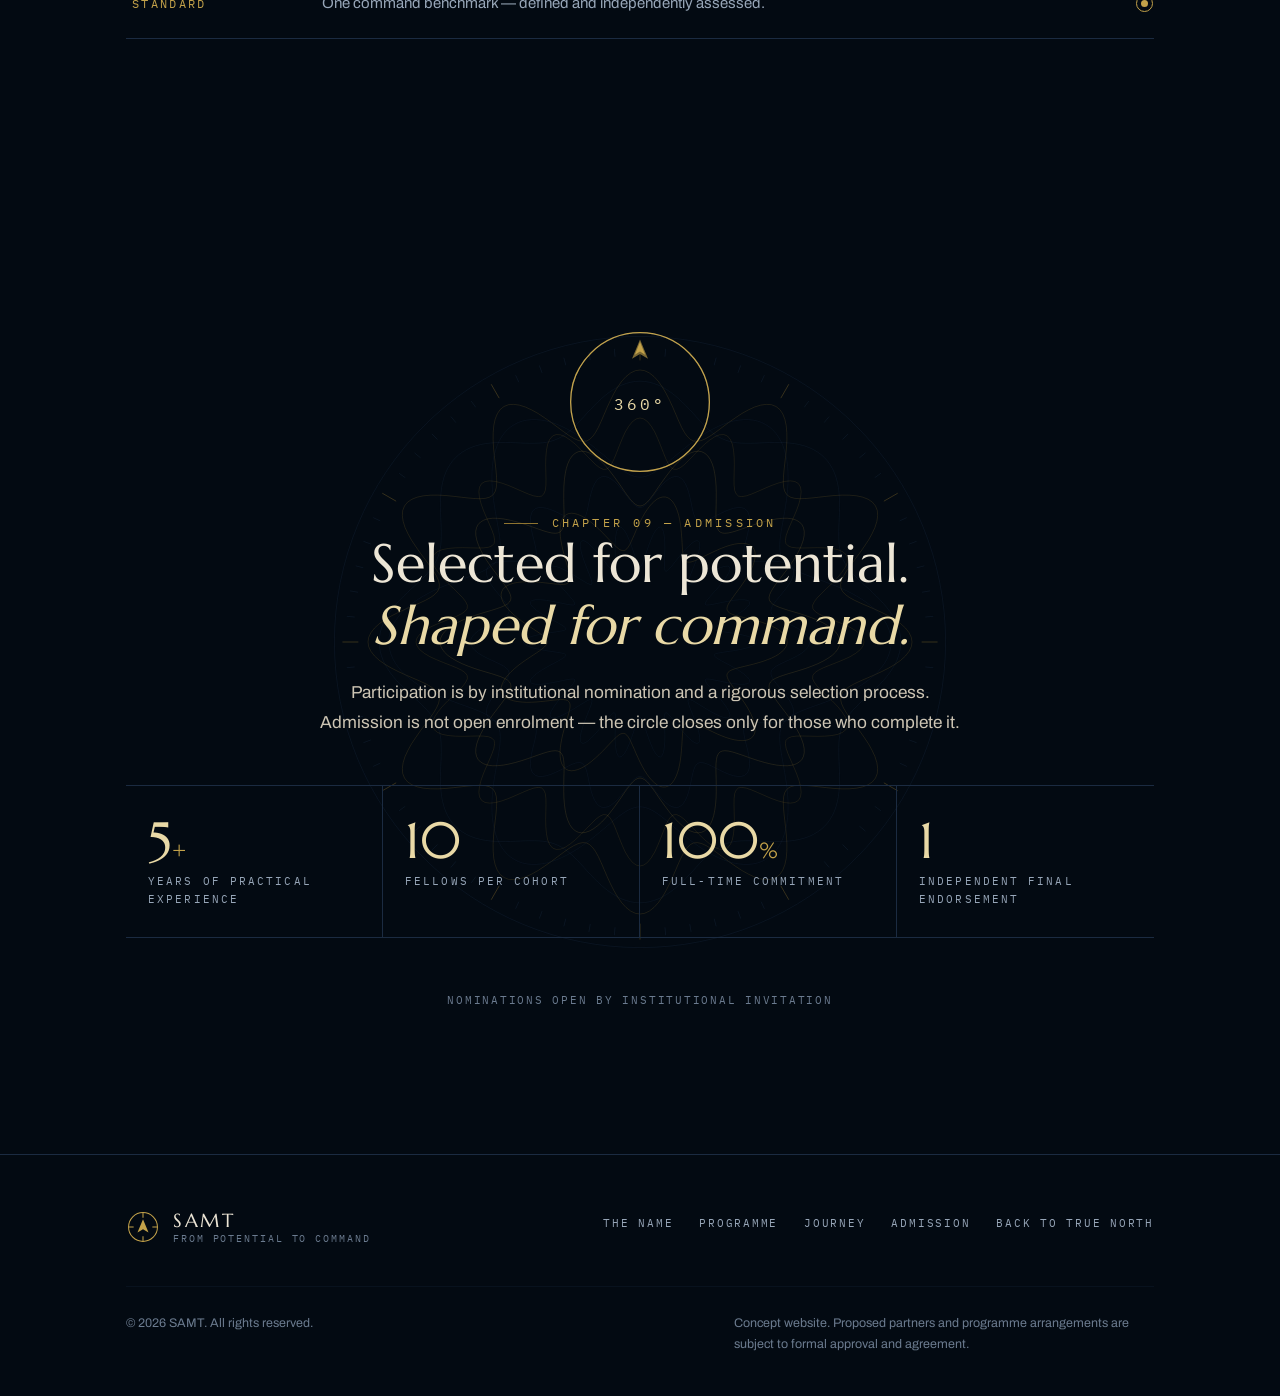
==== commit 502a41c4: "Add files via upload" ====
--- a/index.html
+++ b/index.html
@@ -124,8 +124,8 @@
           <span class="samt-ar"><svg class="samt-mark" viewBox="0 0 400 230" role="img" aria-label="سَمْت" xmlns="http://www.w3.org/2000/svg">
   <text x="200" y="182" text-anchor="middle" font-family="'Amiri',serif" font-size="168" fill="currentColor">سمت</text>
   <!-- hand-placed harakat · TUNE: adjust x/y a few px after visual check -->
-  <path d="M270 96 L302 82" stroke="currentColor" stroke-width="9" stroke-linecap="round"/>
-  <circle cx="197" cy="104" r="10" stroke="currentColor" stroke-width="6.5" fill="none"/>
+  <path d="M268 108 L300 94" stroke="currentColor" stroke-width="8.5" stroke-linecap="round"/>
+  <circle cx="197" cy="118" r="9" stroke="currentColor" stroke-width="5.5" fill="none"/>
 </svg></span>
           <span class="samt-en">SAMT</span>
           <span class="samt-mean" data-i18n="heroRingMean">the exact bearing</span>
@@ -151,8 +151,8 @@
         <span class="big-ar"><svg class="samt-mark" viewBox="0 0 400 230" role="img" aria-label="سَمْت" xmlns="http://www.w3.org/2000/svg">
   <text x="200" y="182" text-anchor="middle" font-family="'Amiri',serif" font-size="168" fill="currentColor">سمت</text>
   <!-- hand-placed harakat · TUNE: adjust x/y a few px after visual check -->
-  <path d="M270 96 L302 82" stroke="currentColor" stroke-width="9" stroke-linecap="round"/>
-  <circle cx="197" cy="104" r="10" stroke="currentColor" stroke-width="6.5" fill="none"/>
+  <path d="M268 108 L300 94" stroke="currentColor" stroke-width="8.5" stroke-linecap="round"/>
+  <circle cx="197" cy="118" r="9" stroke="currentColor" stroke-width="5.5" fill="none"/>
 </svg></span>
         <span class="translit">SAMT</span>
         <div class="root-row" aria-hidden="true"><span>س</span><span class="dot"></span><span>م</span><span class="dot"></span><span>ت</span></div>
--- a/styles.css
+++ b/styles.css
@@ -455,7 +455,7 @@
 @keyframes introFade{to{opacity:1}}
 @media (prefers-reduced-motion:reduce){.intro{display:none}.hero-needle,.intro-needle{animation:none}html.js .hl-in{transform:none!important}}
 /* ═══ atmosphere: canvas, marquee, kinetic type, log, cursor ═══ */
-.atmo{position:fixed;inset:0;z-index:0;pointer-events:none}
+.atmo{position:fixed;inset:0;width:100%;height:100%;display:block;z-index:0;pointer-events:none}
 html.gl .halo{display:none}
 .marquee{overflow:hidden;border-block:1px solid var(--line);padding-block:clamp(18px,3vh,30px);position:relative;z-index:1;background:#050D18B0}
 .mq-track{display:flex;align-items:center;white-space:nowrap;width:max-content;will-change:transform}
@@ -466,11 +466,11 @@
 .mq-dot{color:var(--gold-deep);font-size:12px}
 .kin .wrap{display:flex;flex-direction:column}
 .kin{padding-block:clamp(120px,20vh,230px);overflow:hidden}
-.kin-line{font-family:var(--font-display);font-weight:400;font-size:clamp(50px,10.5vw,148px);line-height:1.06;color:var(--bone);display:block;width:max-content;max-width:100%;will-change:transform;text-wrap:balance}
+.kin-line{font-family:var(--font-display);font-weight:400;font-size:clamp(48px,10vw,134px);line-height:1.06;color:var(--bone);display:block;width:max-content;max-width:100%;will-change:transform;white-space:nowrap}
 html[lang="ar"] .kin-line{line-height:1.3}
 .kin-line:nth-child(2){margin-inline-start:10%;color:var(--champagne)}
 .kin-line:nth-child(3){margin-inline-start:3%}
-.kin-line:nth-child(4){margin-inline-start:18%;color:var(--champagne)}
+.kin-line:nth-child(4){margin-inline-start:14%;color:var(--champagne)}
 html.js .kin .w{display:inline-block;overflow:hidden;vertical-align:top}
 html.js .kin .w i{display:inline-block;font-style:normal;transform:translateY(118%);transition:transform .95s var(--ease);transition-delay:calc(var(--i)*90ms)}
 html.js .kin.in .w i{transform:none}
@@ -503,8 +503,16 @@
 #hero::after{background-image:url('bg-chart.svg');background-position:center right;background-size:cover;opacity:.5}
 html[dir="rtl"] #hero::after{background-position:center left}
 #journey::after{background-image:url('bg-contour.svg');background-position:left bottom;background-size:cover;opacity:.42}
-#stations::after{background-image:url('bg-route.svg');background-position:center bottom;background-size:100% auto;opacity:.5}
+#stations::after{background-image:url('bg-route.svg');background-position:center bottom;background-size:100% auto;opacity:.34}
 .admission::after{background-image:url('bg-seal.svg');background-position:center 42%;background-size:min(640px,82vw) auto;opacity:.5}
 .samt-mark{display:block;width:2.25em;height:auto;margin-inline:auto}
 .big-ar .samt-mark{margin-inline:0}
 @media (max-width:640px){#hero::after{opacity:.32}.admission::after{opacity:.4}}
+
+
+/* ═══ cinematic plates — treated renders beneath the engraved layer ═══ */
+#journey::after{background-image:url('bg-contour.svg'),url('art-journey.jpg');background-position:left bottom,center 68%;background-size:cover,cover;opacity:.8}
+.admission::after{background-image:url('bg-seal.svg'),url('art-ring.jpg');background-position:center 42%,center 32%;background-size:min(640px,82vw) auto,cover;opacity:.78}
+.kin::after{content:"";position:absolute;inset:0;pointer-events:none;z-index:0;background:url('art-network.jpg') center 62%/cover no-repeat;opacity:.72}
+#competencies::after{content:"";position:absolute;inset:0;pointer-events:none;z-index:0;background:url('art-formation.jpg') right center/cover no-repeat;opacity:.45}
+@media (max-width:640px){#competencies::after{display:none}.kin::after{opacity:.5}}
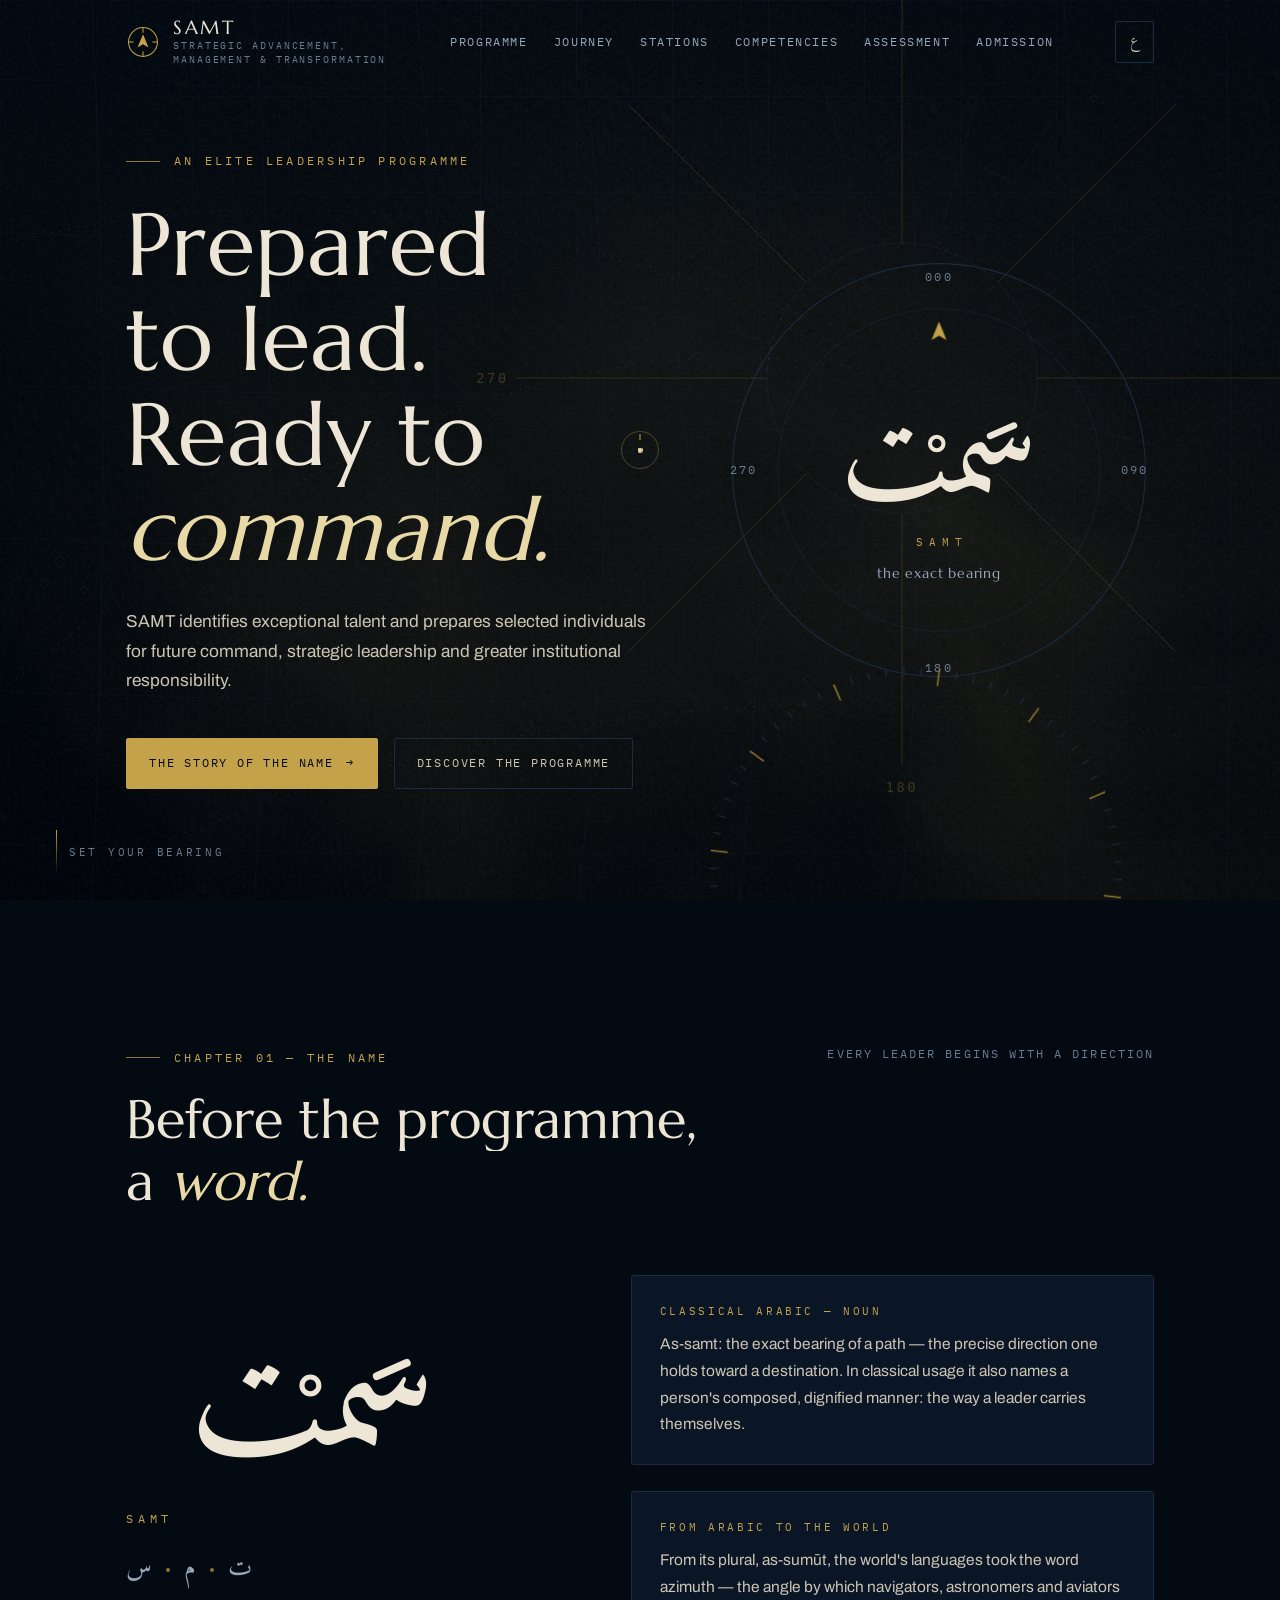
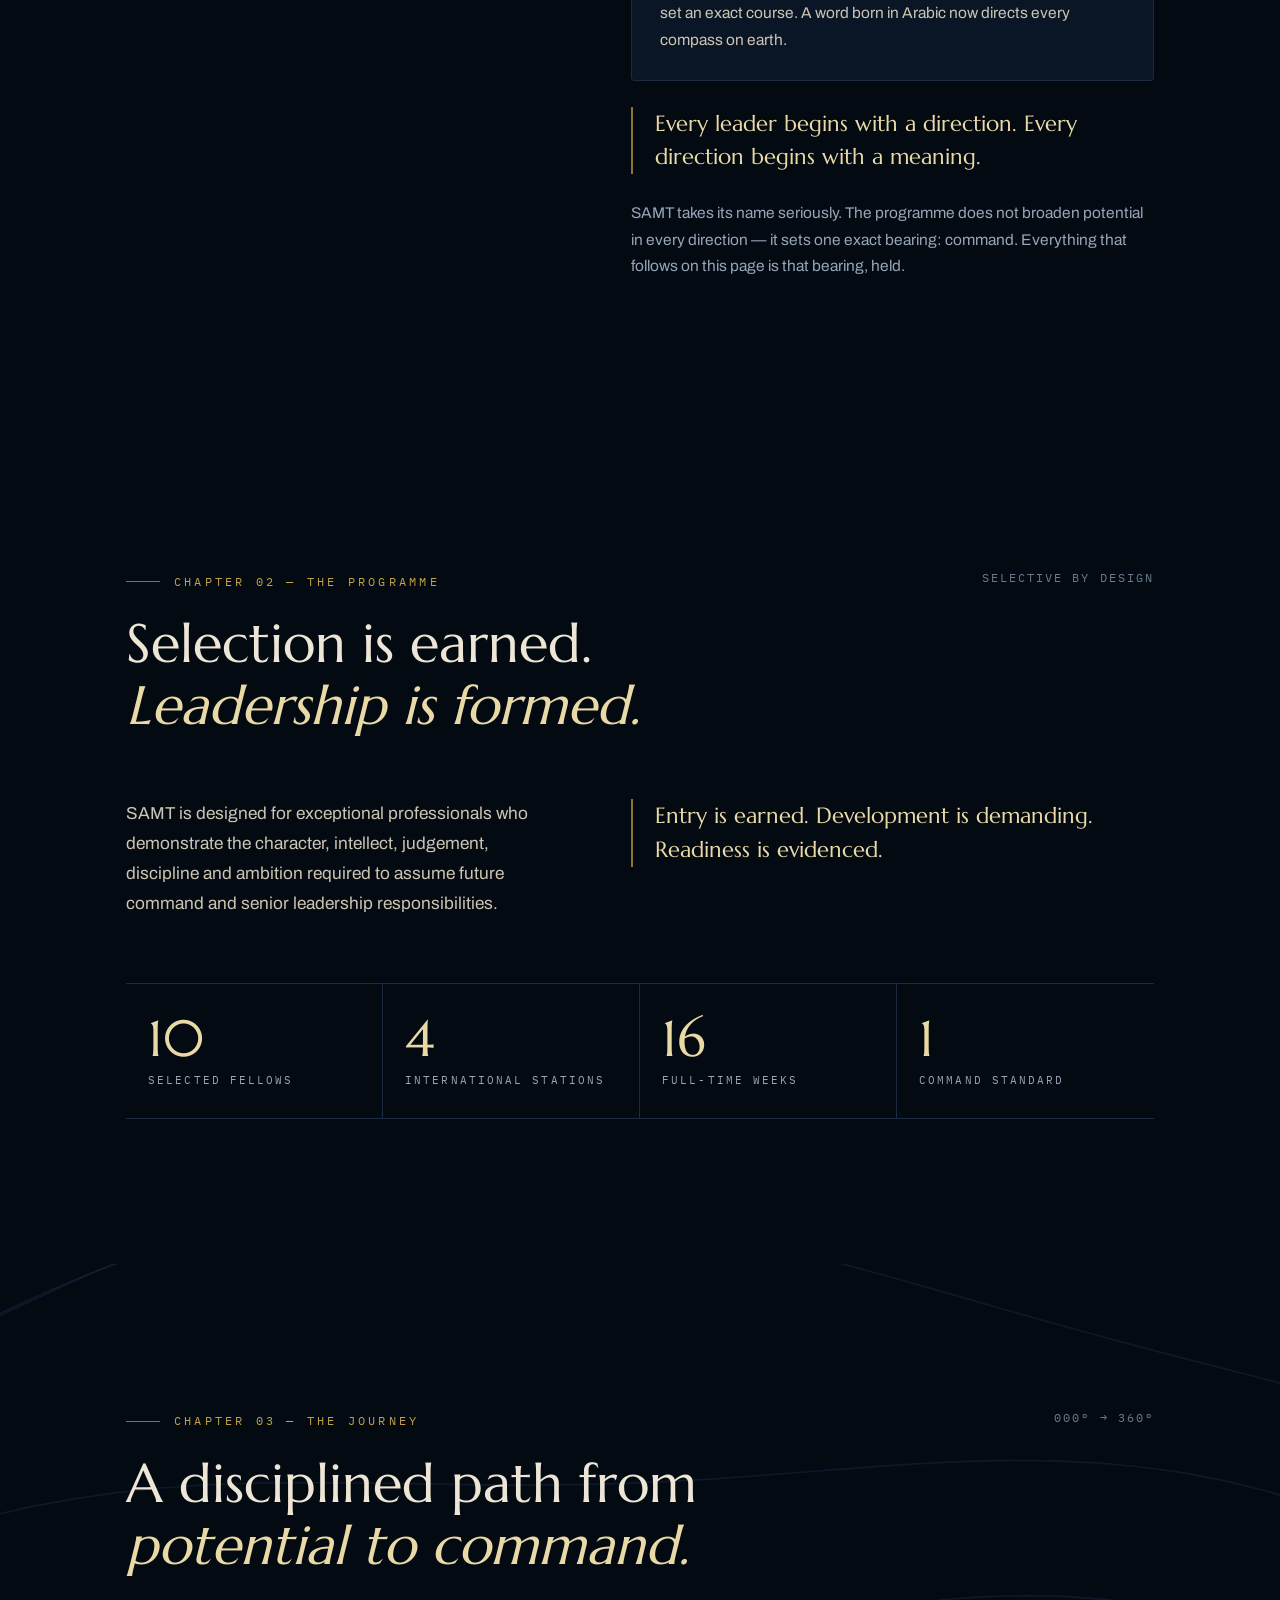
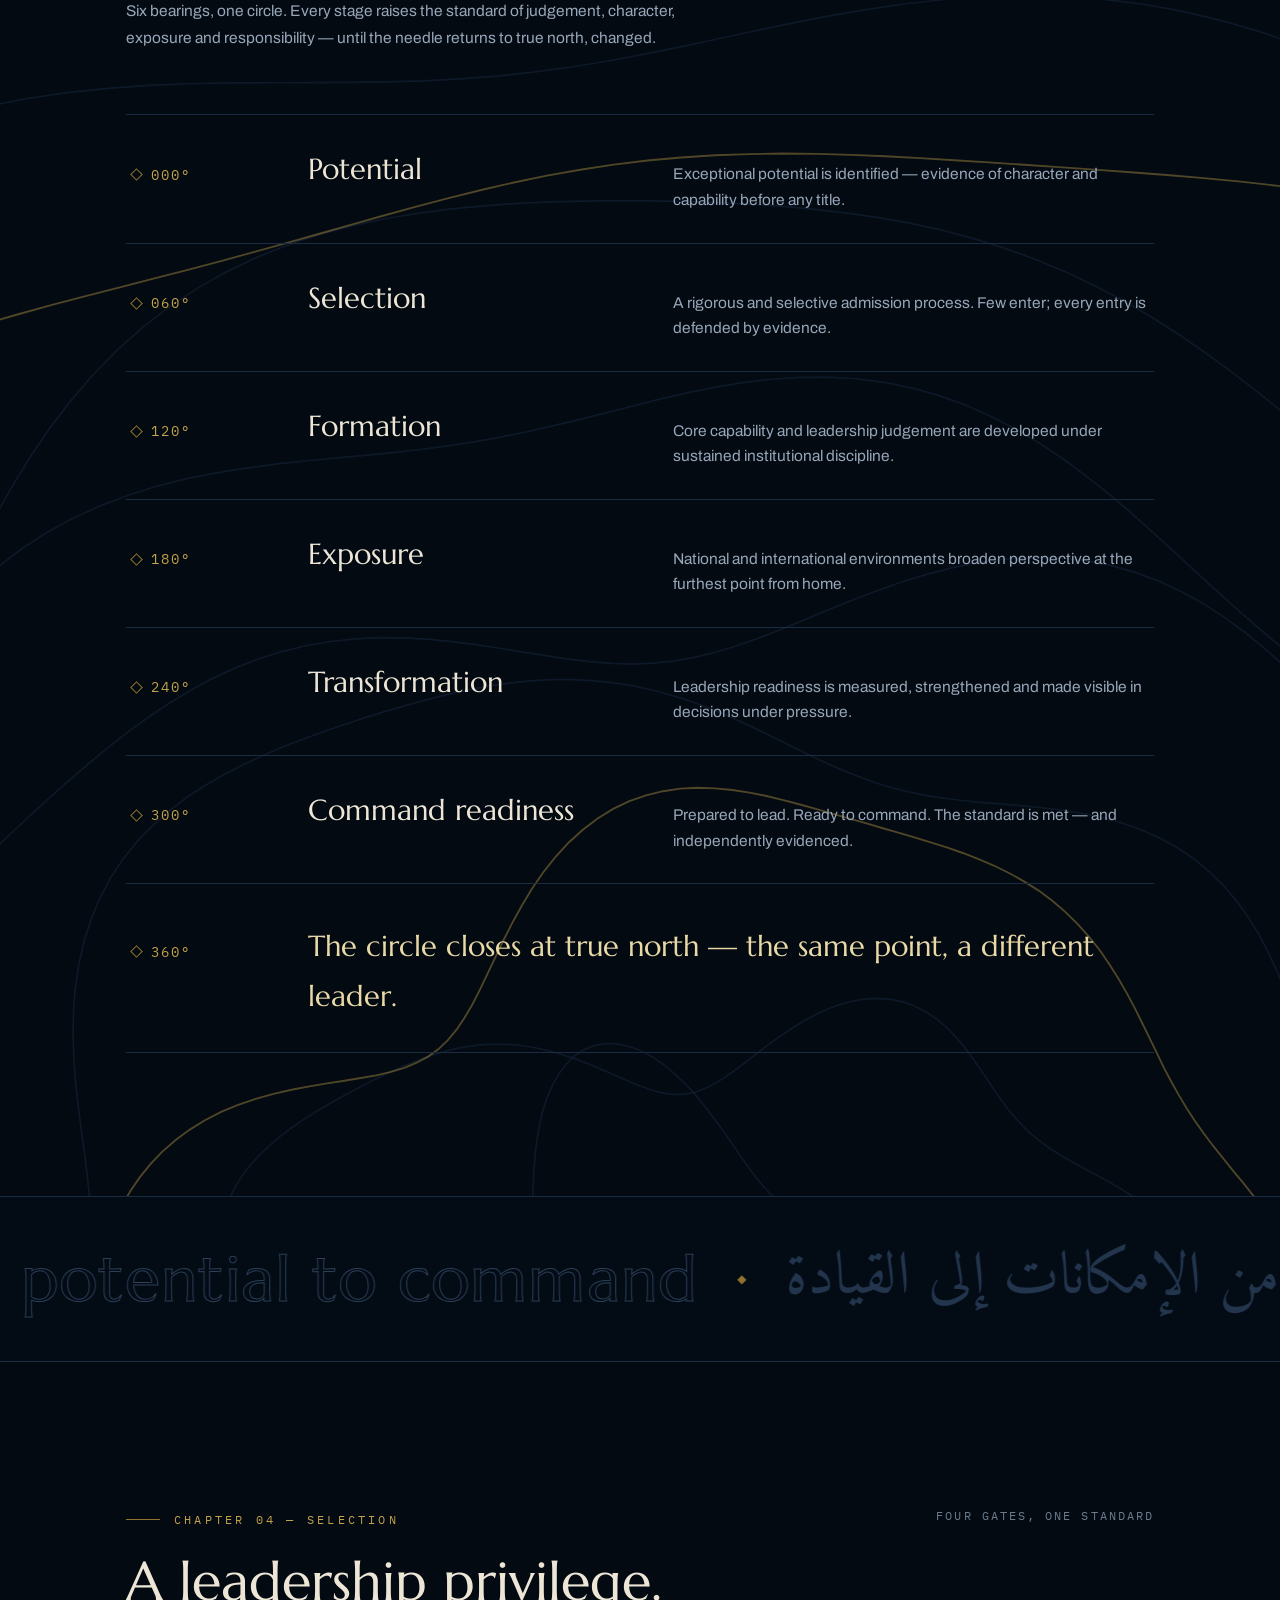
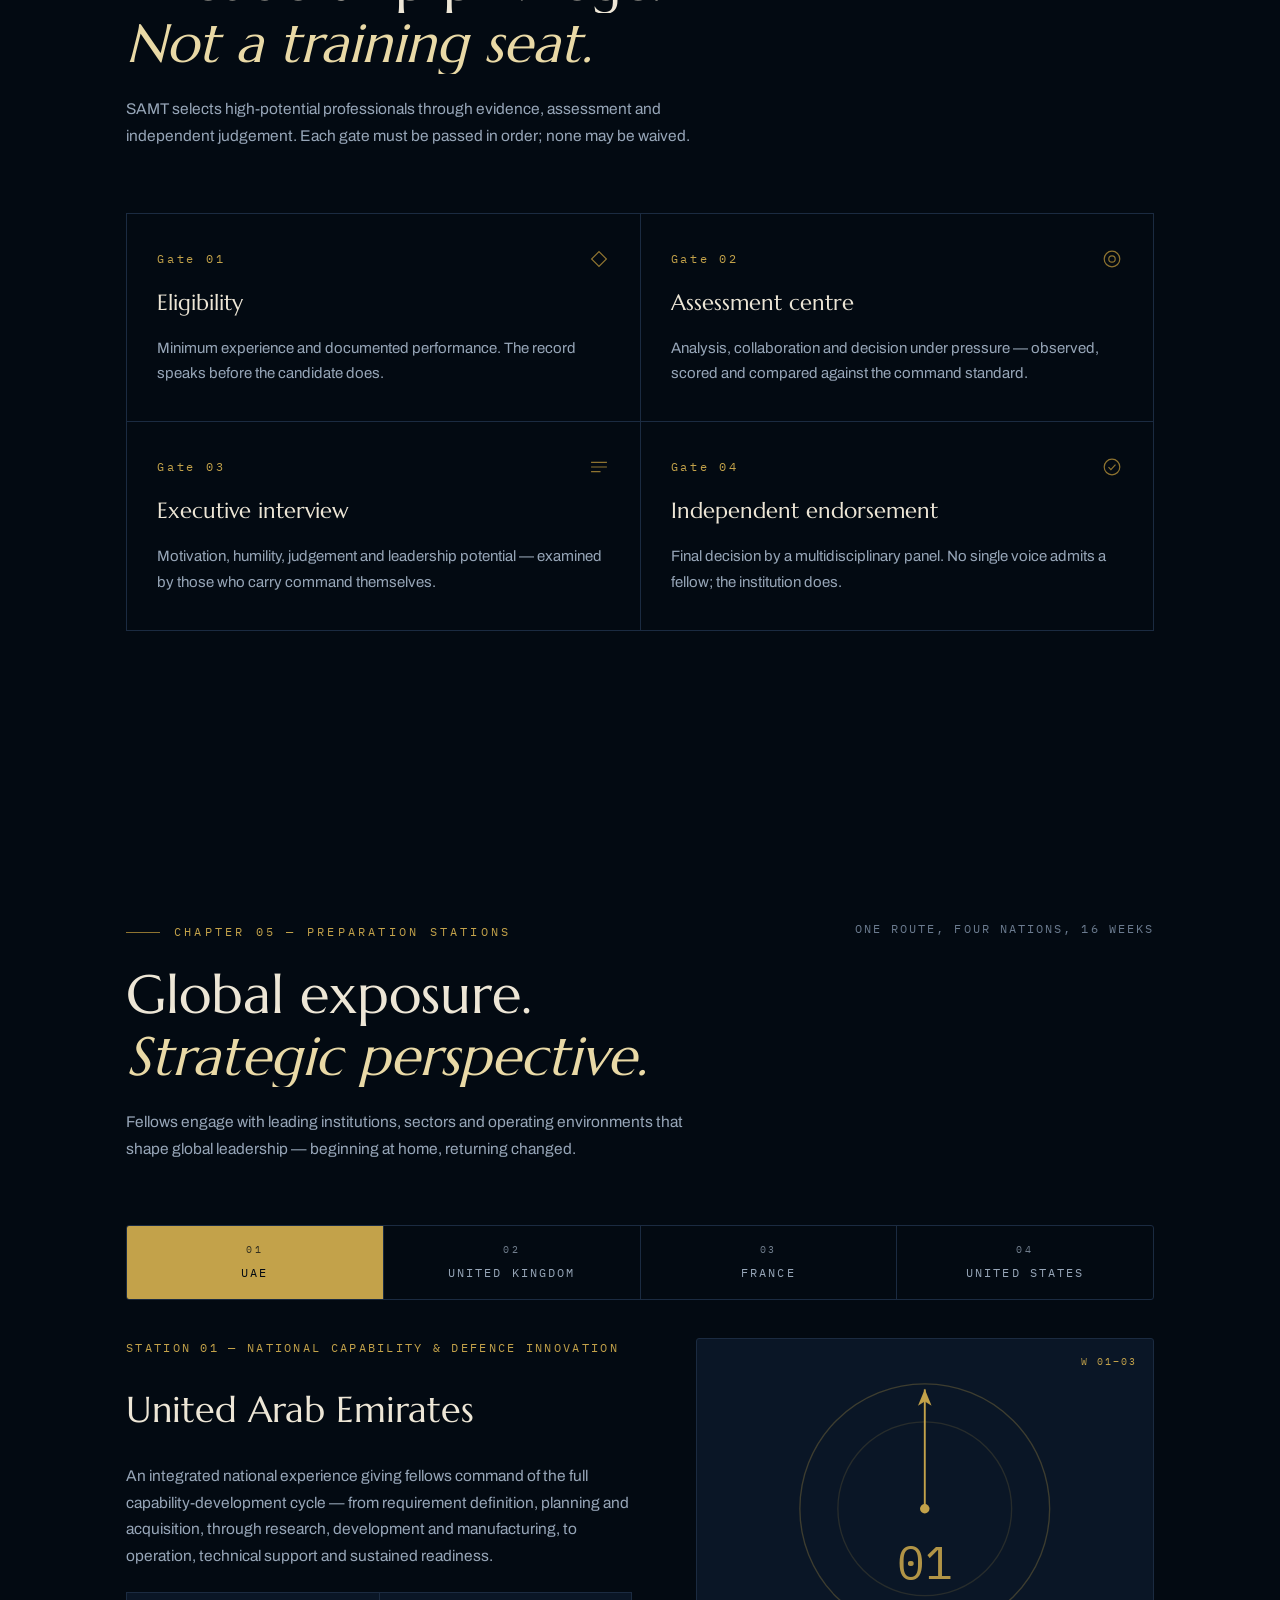
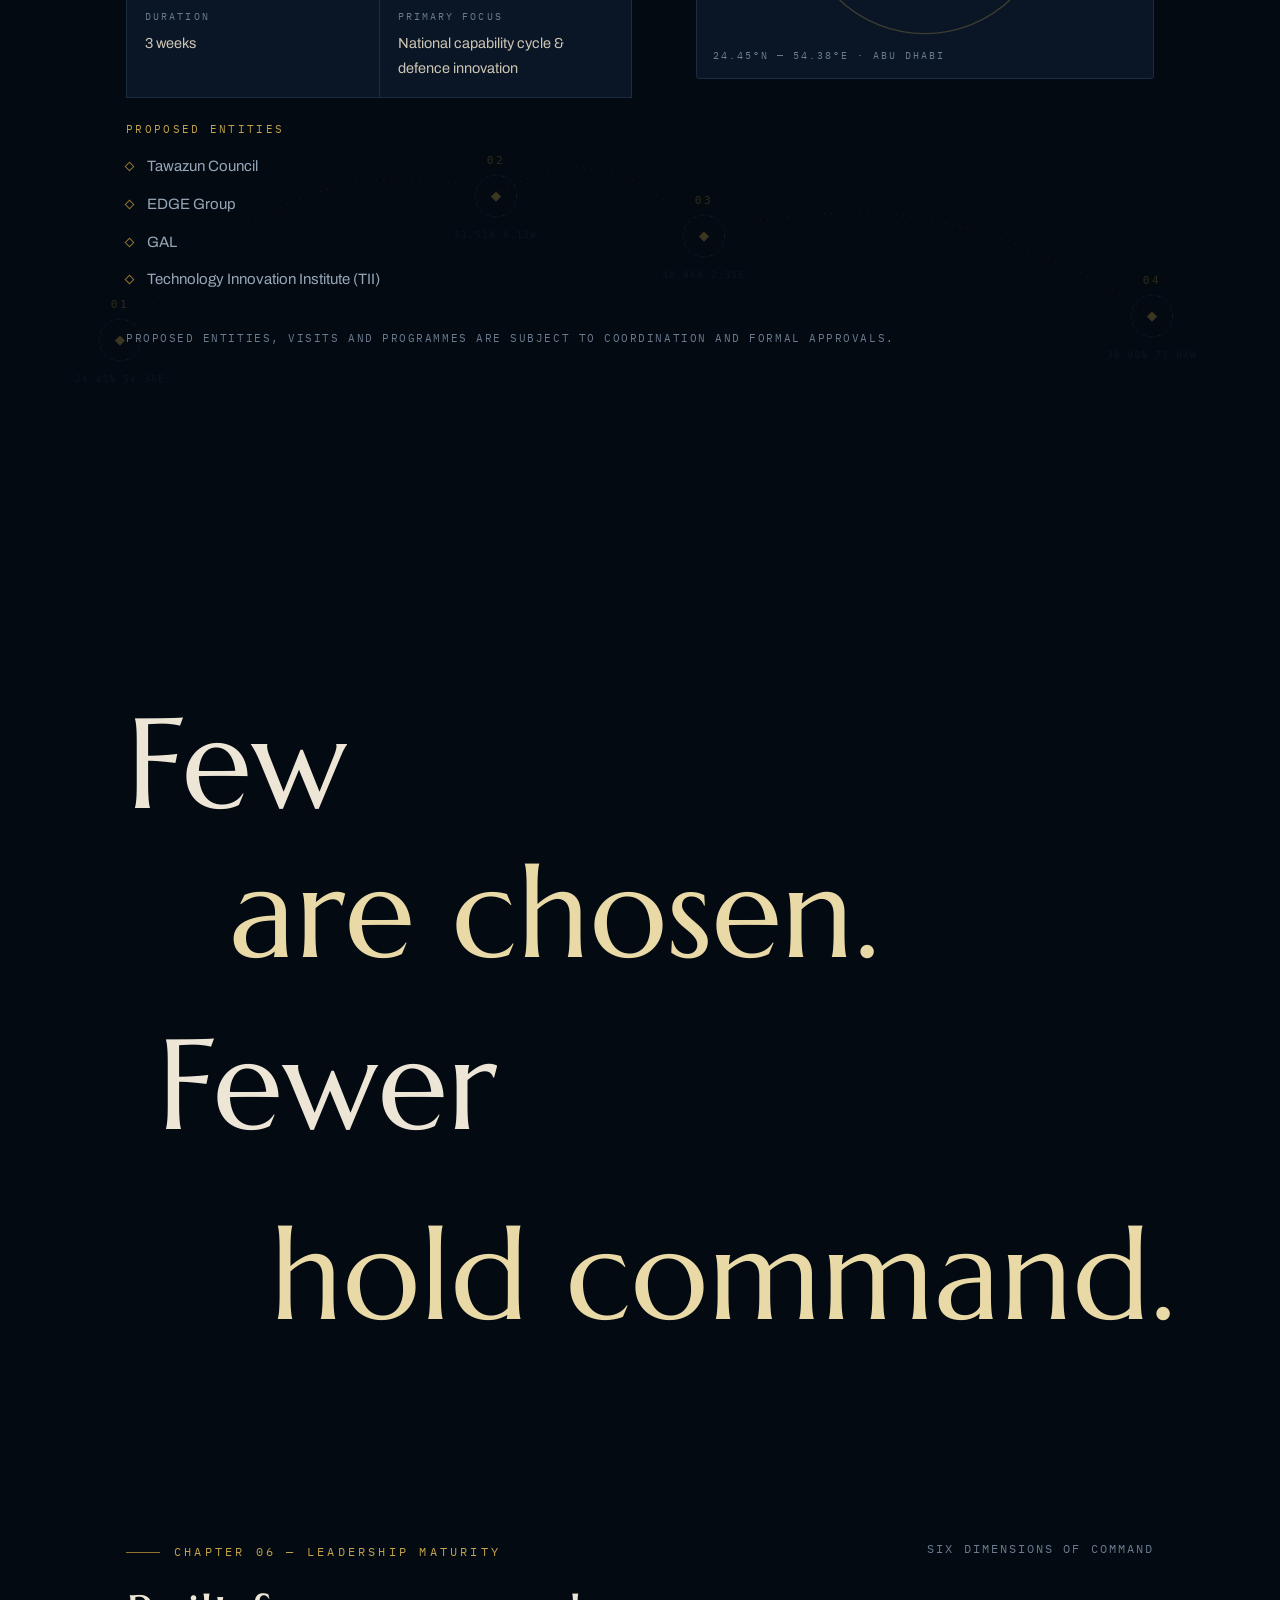
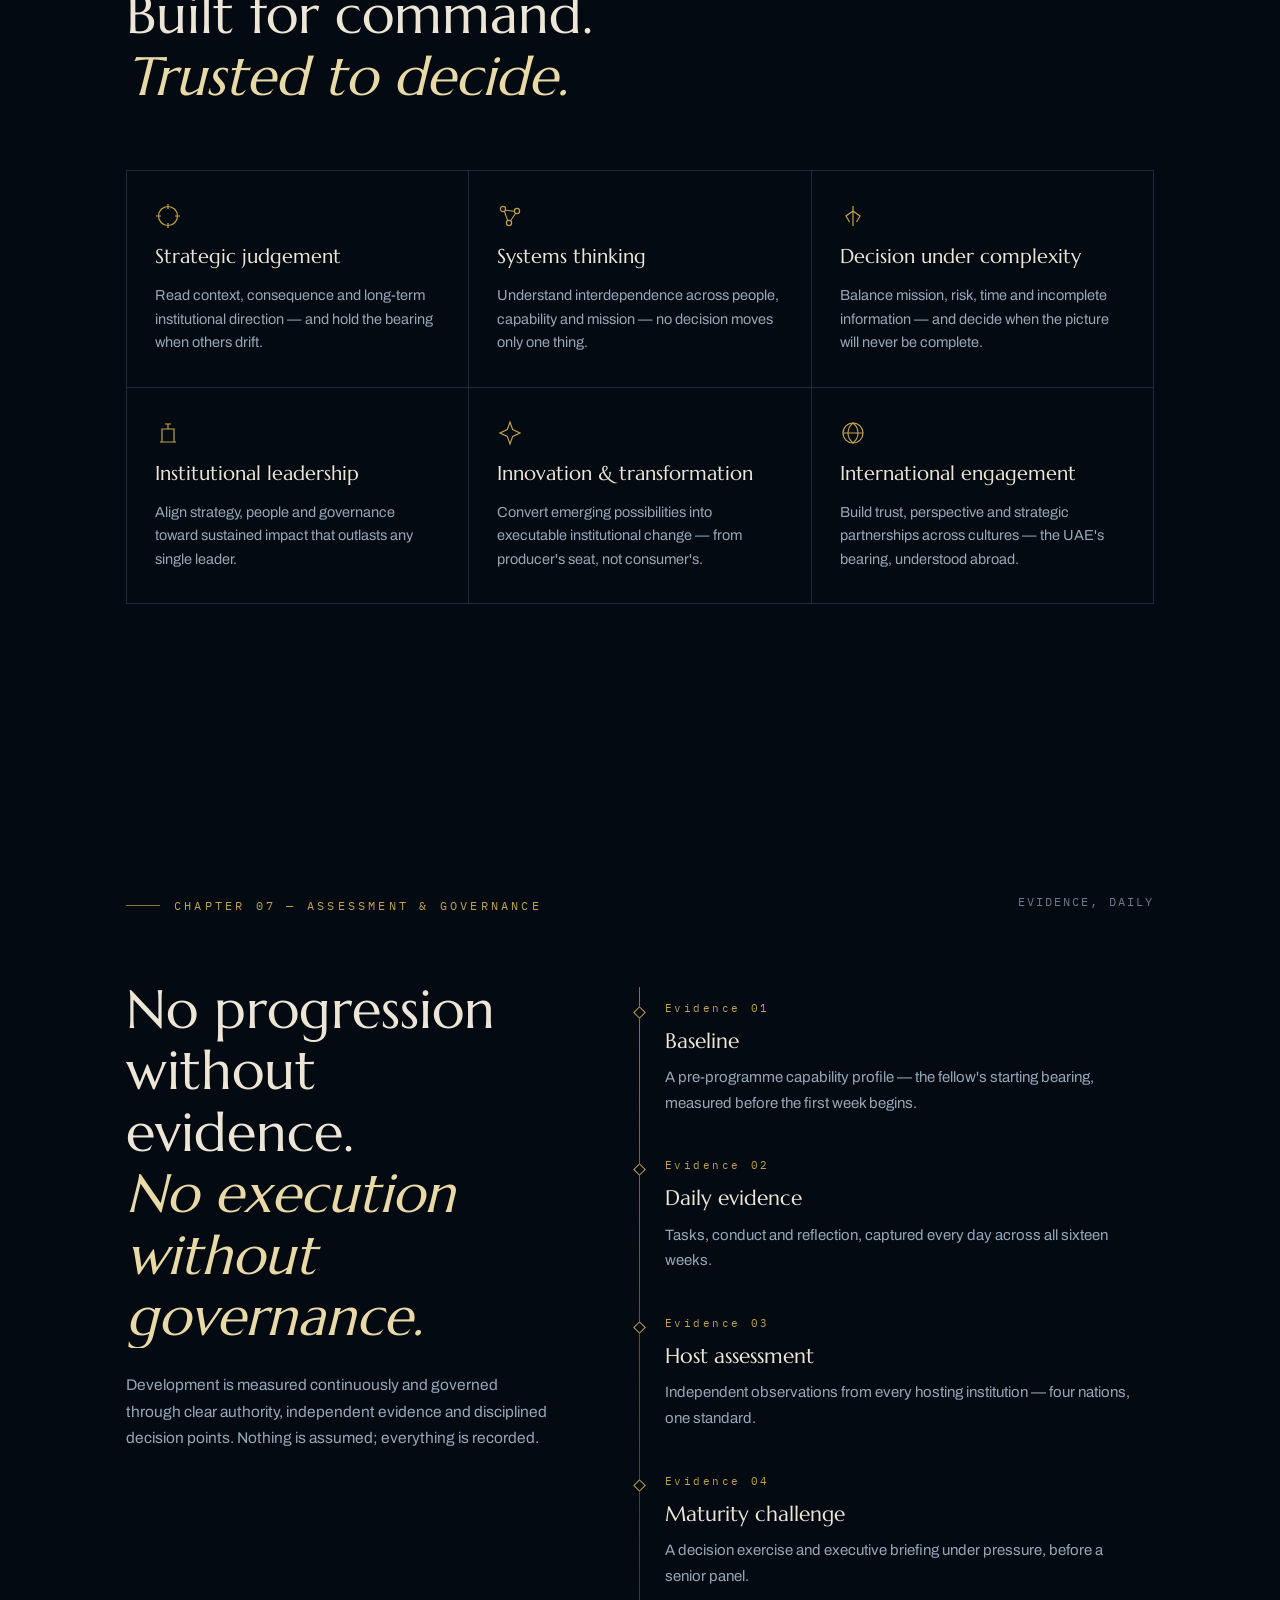
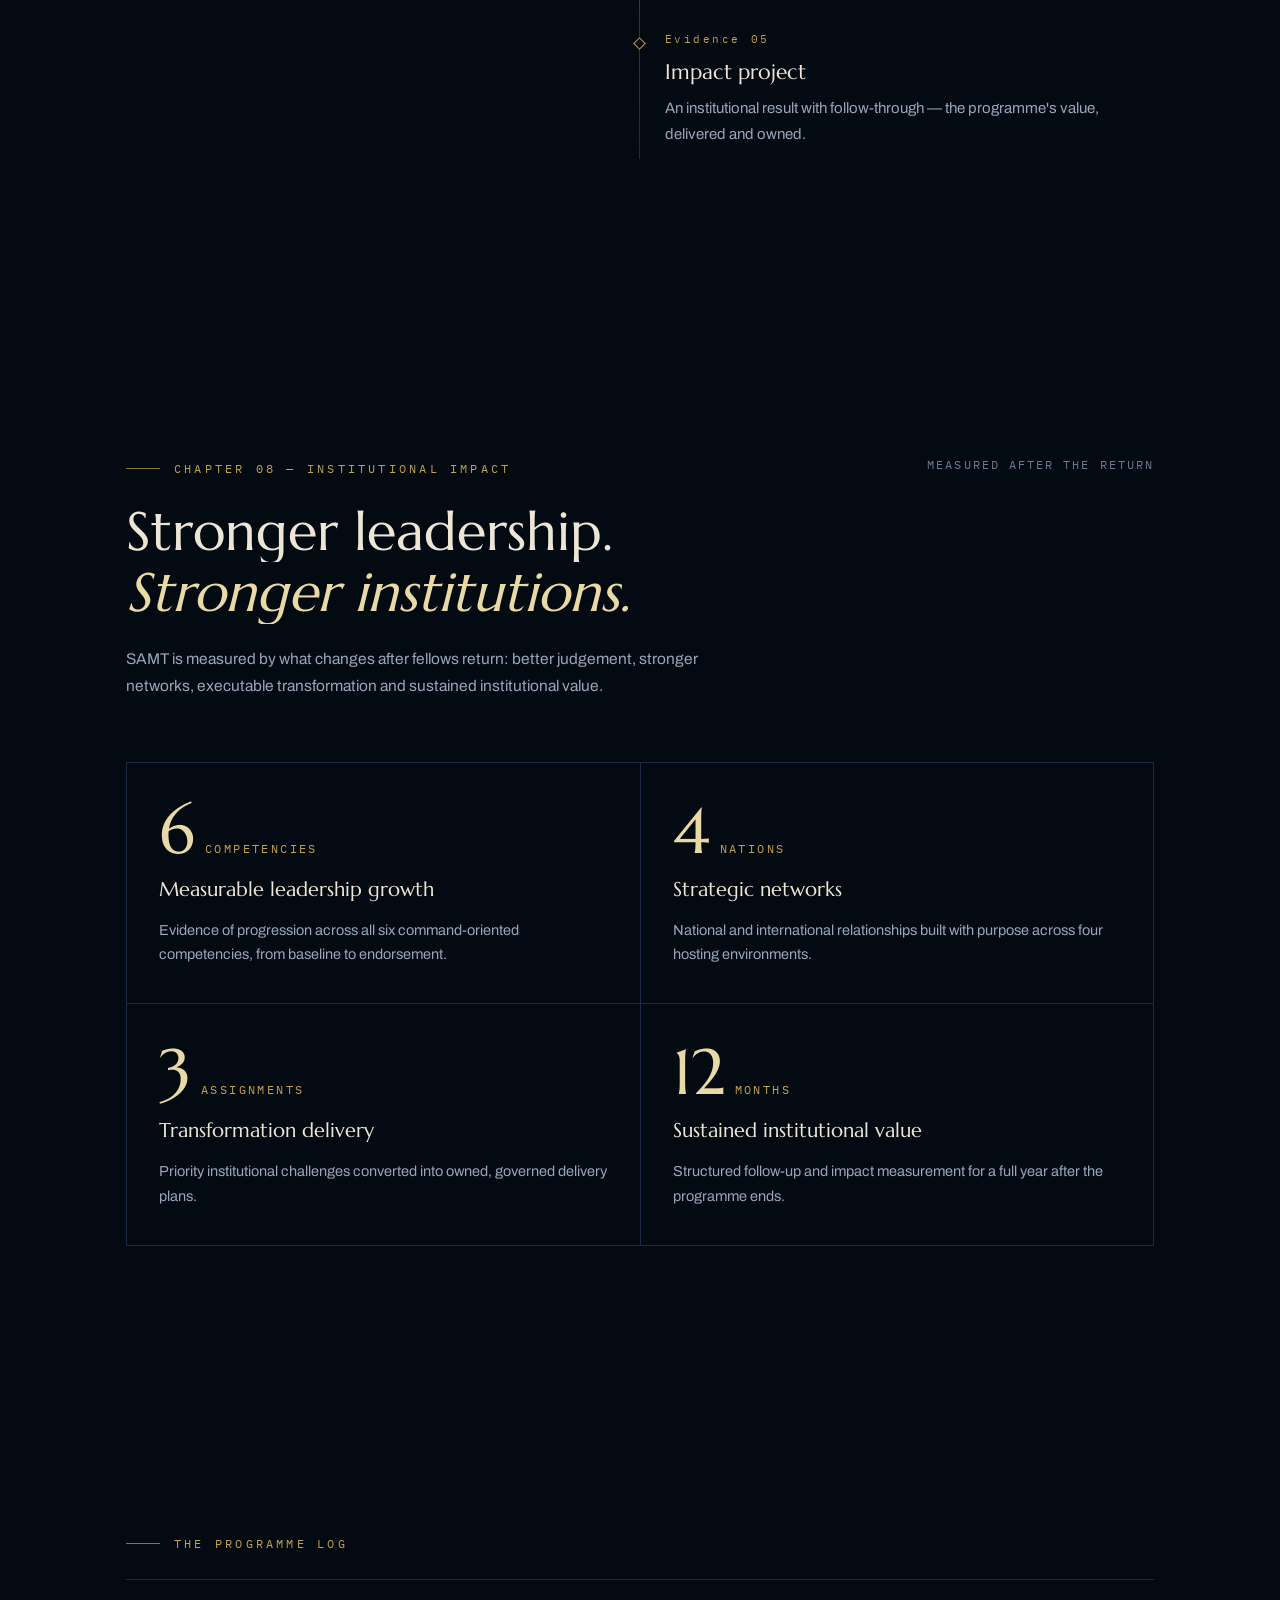
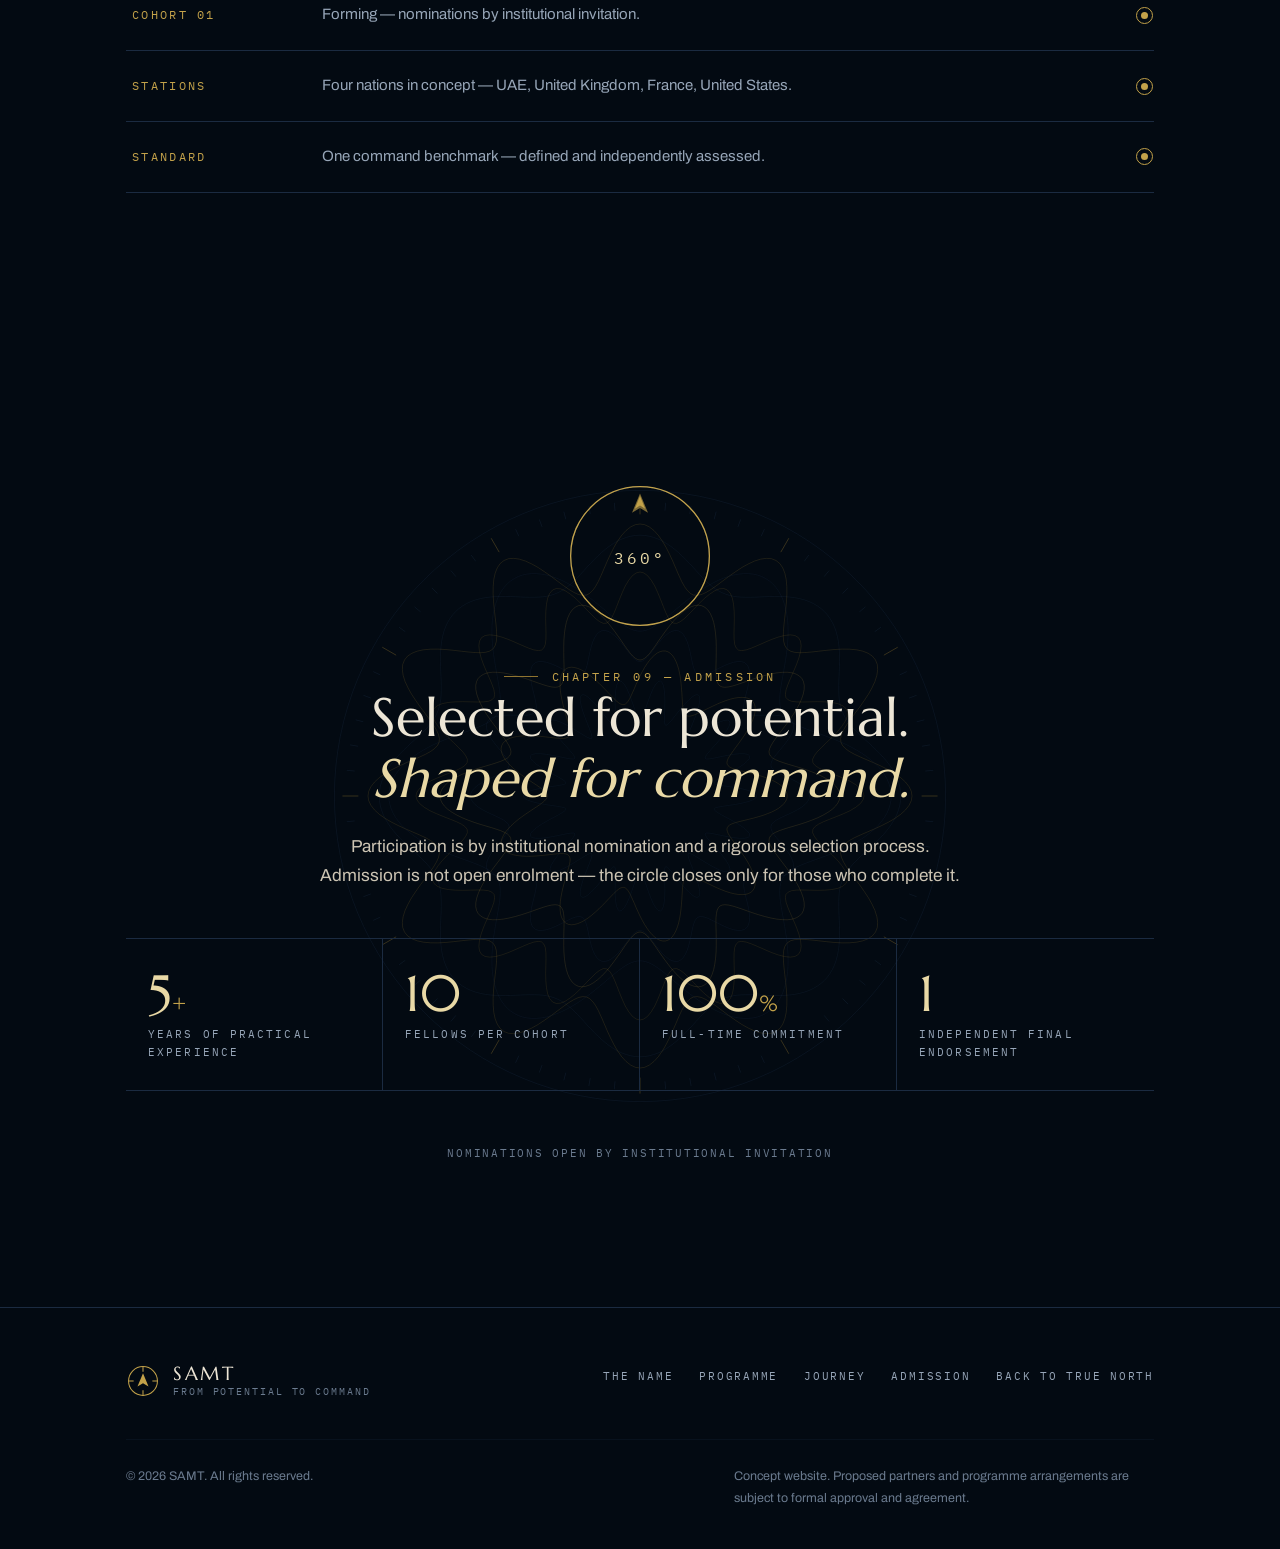
==== commit c8f26f80: "Add files via upload" ====
--- a/index.html
+++ b/index.html
@@ -292,17 +292,19 @@
 
     <div class="st-panel show" id="panel-uae" role="tabpanel" aria-labelledby="tab-uae">
       <div class="st-info">
-        <p class="st-role" data-i18n="st1role">Station 01 — National foundation</p>
+        <p class="st-role" data-i18n="st1role">Station 01 — National capability &amp; defence innovation</p>
         <h3 data-i18n="st1h">United Arab Emirates</h3>
-        <p class="body-dim" data-i18n="st1p">A national foundation station connecting leadership formation with the UAE defence, aviation, advanced-technology and sustainability ecosystems — the bearing is set at home before it is tested abroad.</p>
+        <p class="body-dim" data-i18n="st1p">An integrated national experience giving fellows command of the full capability-development cycle — from requirement definition, planning and acquisition, through research, development and manufacturing, to operation, technical support and sustained readiness.</p>
         <div class="st-meta">
           <div><p class="k" data-i18n="stMetaDur">Duration</p><p class="v" data-i18n="st1dur">3 weeks</p></div>
-          <div><p class="k" data-i18n="stMetaFocus">Primary focus</p><p class="v" data-i18n="st1focus">National capability &amp; transformation</p></div>
-        </div>
+          <div><p class="k" data-i18n="stMetaFocus">Primary focus</p><p class="v" data-i18n="st1focus">National capability cycle &amp; defence innovation</p></div>
+        </div>
+        <p class="st-elabel" data-i18n="st1elabel">Proposed entities</p>
         <ul class="st-eco">
-          <li data-i18n="st1e1">Tawazun and national capability governance</li>
-          <li data-i18n="st1e2">EDGE and GAL defence and aviation ecosystems</li>
-          <li data-i18n="st1e3">TII, Masdar, emerging technology and sustainability</li>
+          <li data-i18n="st1e1">Tawazun Council</li>
+          <li data-i18n="st1e2">EDGE Group</li>
+          <li data-i18n="st1e3">GAL</li>
+          <li data-i18n="st1e4">Technology Innovation Institute (TII)</li>
         </ul>
       </div>
       <div class="st-visual reveal">
@@ -320,21 +322,22 @@
 
     <div class="st-panel" id="panel-uk" role="tabpanel" aria-labelledby="tab-uk" hidden>
       <div class="st-info">
-        <p class="st-role" data-i18n="st2role">Station 02 — Command tradition</p>
+        <p class="st-role" data-i18n="st2role">Station 02 — Leadership, discipline &amp; capability building</p>
         <h3 data-i18n="st2h">United Kingdom</h3>
-        <p class="body-dim" data-i18n="st2p">An immersion in one of the world's deepest command traditions — where leadership doctrine, institutional continuity and a sovereign defence-industrial base have been refined across centuries.</p>
+        <p class="body-dim" data-i18n="st2p">A command formation experience combining leadership, discipline and teamwork at the Royal Military Academy Sandhurst, with technical capability development — linking training to institutional readiness — at RAF Cosford.</p>
         <div class="st-meta">
-          <div><p class="k" data-i18n="stMetaDur">Duration</p><p class="v" data-i18n="st2dur">4 weeks</p></div>
-          <div><p class="k" data-i18n="stMetaFocus">Primary focus</p><p class="v" data-i18n="st2focus">Command doctrine &amp; institutional tradition</p></div>
-        </div>
+          <div><p class="k" data-i18n="stMetaDur">Duration</p><p class="v" data-i18n="st2dur">6 weeks</p></div>
+          <div><p class="k" data-i18n="stMetaFocus">Primary focus</p><p class="v" data-i18n="st2focus">Command formation &amp; technical capability</p></div>
+        </div>
+        <p class="st-elabel" data-i18n="st2elabel">Proposed entities</p>
         <ul class="st-eco">
-          <li data-i18n="st2e1">Staff-college leadership doctrine and command studies</li>
-          <li data-i18n="st2e2">Sovereign defence-industrial base engagement</li>
-          <li data-i18n="st2e3">London strategic policy and institutional governance</li>
+          <li data-i18n="st2e1">Royal Military Academy Sandhurst</li>
+          <li data-i18n="st2e2">RAF Cosford — Royal Air Force</li>
+          <li data-i18n="st2e3">Relevant UK Ministry of Defence programmes and institutions</li>
         </ul>
       </div>
       <div class="st-visual reveal">
-        <span class="st-week">W 04–07</span>
+        <span class="st-week">W 04–09</span>
         <svg viewBox="0 0 200 200" fill="none" aria-hidden="true">
           <circle cx="100" cy="100" r="92" stroke="currentColor" stroke-opacity=".28" stroke-width="1"/>
           <circle cx="100" cy="100" r="64" stroke="currentColor" stroke-opacity=".16" stroke-width="1"/>
@@ -348,21 +351,21 @@
 
     <div class="st-panel" id="panel-fr" role="tabpanel" aria-labelledby="tab-fr" hidden>
       <div class="st-info">
-        <p class="st-role" data-i18n="st3role">Station 03 — Aerospace power</p>
+        <p class="st-role" data-i18n="st3role">Station 03 — Strategy, partnerships &amp; capability development</p>
         <h3 data-i18n="st3h">France</h3>
-        <p class="body-dim" data-i18n="st3p">A station inside Europe's aerospace heartland — where strategic autonomy is doctrine, and combat-air, space and dual-use innovation are built as instruments of sovereignty.</p>
+        <p class="body-dim" data-i18n="st3p">An institutional experience in proposed cooperation with EDGE Europe — exposing fellows to European defence and engineering partnerships, capability development, the tendering, contracting and acquisition cycle, and models of technology and expertise transfer.</p>
         <div class="st-meta">
-          <div><p class="k" data-i18n="stMetaDur">Duration</p><p class="v" data-i18n="st3dur">4 weeks</p></div>
-          <div><p class="k" data-i18n="stMetaFocus">Primary focus</p><p class="v" data-i18n="st3focus">Aerospace power &amp; strategic autonomy</p></div>
-        </div>
+          <div><p class="k" data-i18n="stMetaDur">Duration</p><p class="v" data-i18n="st3dur">3 weeks</p></div>
+          <div><p class="k" data-i18n="stMetaFocus">Primary focus</p><p class="v" data-i18n="st3focus">European partnerships &amp; acquisition cycle</p></div>
+        </div>
+        <p class="st-elabel" data-i18n="st3elabel">Proposed tracks</p>
         <ul class="st-eco">
-          <li data-i18n="st3e1">European aerospace and combat-air ecosystems</li>
-          <li data-i18n="st3e2">Strategic-autonomy doctrine and senior defence education</li>
-          <li data-i18n="st3e3">Paris innovation and dual-use technology environment</li>
+          <li data-i18n="st3e1">Paris — strategy, government relations, partnerships and European investments</li>
+          <li data-i18n="st3e2">Bordeaux — engineering, design, integration, manufacturing and systems development</li>
         </ul>
       </div>
       <div class="st-visual reveal">
-        <span class="st-week">W 08–11</span>
+        <span class="st-week">W 10–12</span>
         <svg viewBox="0 0 200 200" fill="none" aria-hidden="true">
           <circle cx="100" cy="100" r="92" stroke="currentColor" stroke-opacity=".28" stroke-width="1"/>
           <circle cx="100" cy="100" r="64" stroke="currentColor" stroke-opacity=".16" stroke-width="1"/>
@@ -376,21 +379,23 @@
 
     <div class="st-panel" id="panel-us" role="tabpanel" aria-labelledby="tab-us" hidden>
       <div class="st-info">
-        <p class="st-role" data-i18n="st4role">Station 04 — Innovation at scale</p>
+        <p class="st-role" data-i18n="st4role">Station 04 — Government cooperation, acquisition &amp; defence leadership</p>
         <h3 data-i18n="st4h">United States</h3>
-        <p class="body-dim" data-i18n="st4p">The final station, at maximum range from home — where defence innovation, acquisition at scale and alliance leadership converge, and where each fellow's bearing is tested hardest before the return.</p>
+        <p class="body-dim" data-i18n="st4p">A preparation experience introducing fellows to the government-to-government cooperation ecosystem and Foreign Military Sales (FMS), acquisition and defence-support programme management, and the experience of war colleges and leader-development programmes.</p>
         <div class="st-meta">
-          <div><p class="k" data-i18n="stMetaDur">Duration</p><p class="v" data-i18n="st4dur">5 weeks</p></div>
-          <div><p class="k" data-i18n="stMetaFocus">Primary focus</p><p class="v" data-i18n="st4focus">Innovation at scale &amp; alliance leadership</p></div>
-        </div>
+          <div><p class="k" data-i18n="stMetaDur">Duration</p><p class="v" data-i18n="st4dur">4 weeks</p></div>
+          <div><p class="k" data-i18n="stMetaFocus">Primary focus</p><p class="v" data-i18n="st4focus">G2G cooperation, FMS &amp; acquisition leadership</p></div>
+        </div>
+        <p class="st-elabel" data-i18n="st4elabel">Proposed tracks</p>
         <ul class="st-eco">
-          <li data-i18n="st4e1">Defence innovation and acquisition ecosystems</li>
-          <li data-i18n="st4e2">Aerospace primes and advanced-technology engagement</li>
-          <li data-i18n="st4e3">Washington policy, alliance and command institutions</li>
+          <li data-i18n="st4e1">Government &amp; security cooperation and the FMS programme</li>
+          <li data-i18n="st4e2">Acquisition, programme management, contracts and life-cycle</li>
+          <li data-i18n="st4e3">War colleges and strategic-leadership programmes</li>
+          <li data-i18n="st4e4">Practical attachment with an executive entity or defence programme office</li>
         </ul>
       </div>
       <div class="st-visual reveal">
-        <span class="st-week">W 12–16</span>
+        <span class="st-week">W 13–16</span>
         <svg viewBox="0 0 200 200" fill="none" aria-hidden="true">
           <circle cx="100" cy="100" r="92" stroke="currentColor" stroke-opacity=".28" stroke-width="1"/>
           <circle cx="100" cy="100" r="64" stroke="currentColor" stroke-opacity=".16" stroke-width="1"/>
@@ -401,6 +406,7 @@
         <span class="st-coord">38.90°N — 77.04°W · WASHINGTON</span>
       </div>
     </div>
+    <p class="st-note reveal" data-i18n="stNote">Proposed entities, visits and programmes are subject to coordination and formal approvals.</p>
   </div>
 </section>
 
--- a/styles.css
+++ b/styles.css
@@ -516,3 +516,10 @@
 .kin::after{content:"";position:absolute;inset:0;pointer-events:none;z-index:0;background:url('art-network.jpg') center 62%/cover no-repeat;opacity:.72}
 #competencies::after{content:"";position:absolute;inset:0;pointer-events:none;z-index:0;background:url('art-formation.jpg') right center/cover no-repeat;opacity:.45}
 @media (max-width:640px){#competencies::after{display:none}.kin::after{opacity:.5}}
+
+
+/* ═══ stations content refresh ═══ */
+.st-elabel{font-family:var(--font-mono);font-size:10.5px;letter-spacing:.22em;text-transform:uppercase;color:var(--gold);margin-bottom:-6px}
+html[lang="ar"] .st-elabel{font-family:var(--font-body);letter-spacing:0;font-size:12.5px}
+.st-note{margin-top:36px;font-family:var(--font-mono);font-size:11px;letter-spacing:.14em;color:var(--slate-dim);text-transform:uppercase}
+html[lang="ar"] .st-note{font-family:var(--font-body);letter-spacing:0;font-size:12.5px;text-transform:none}
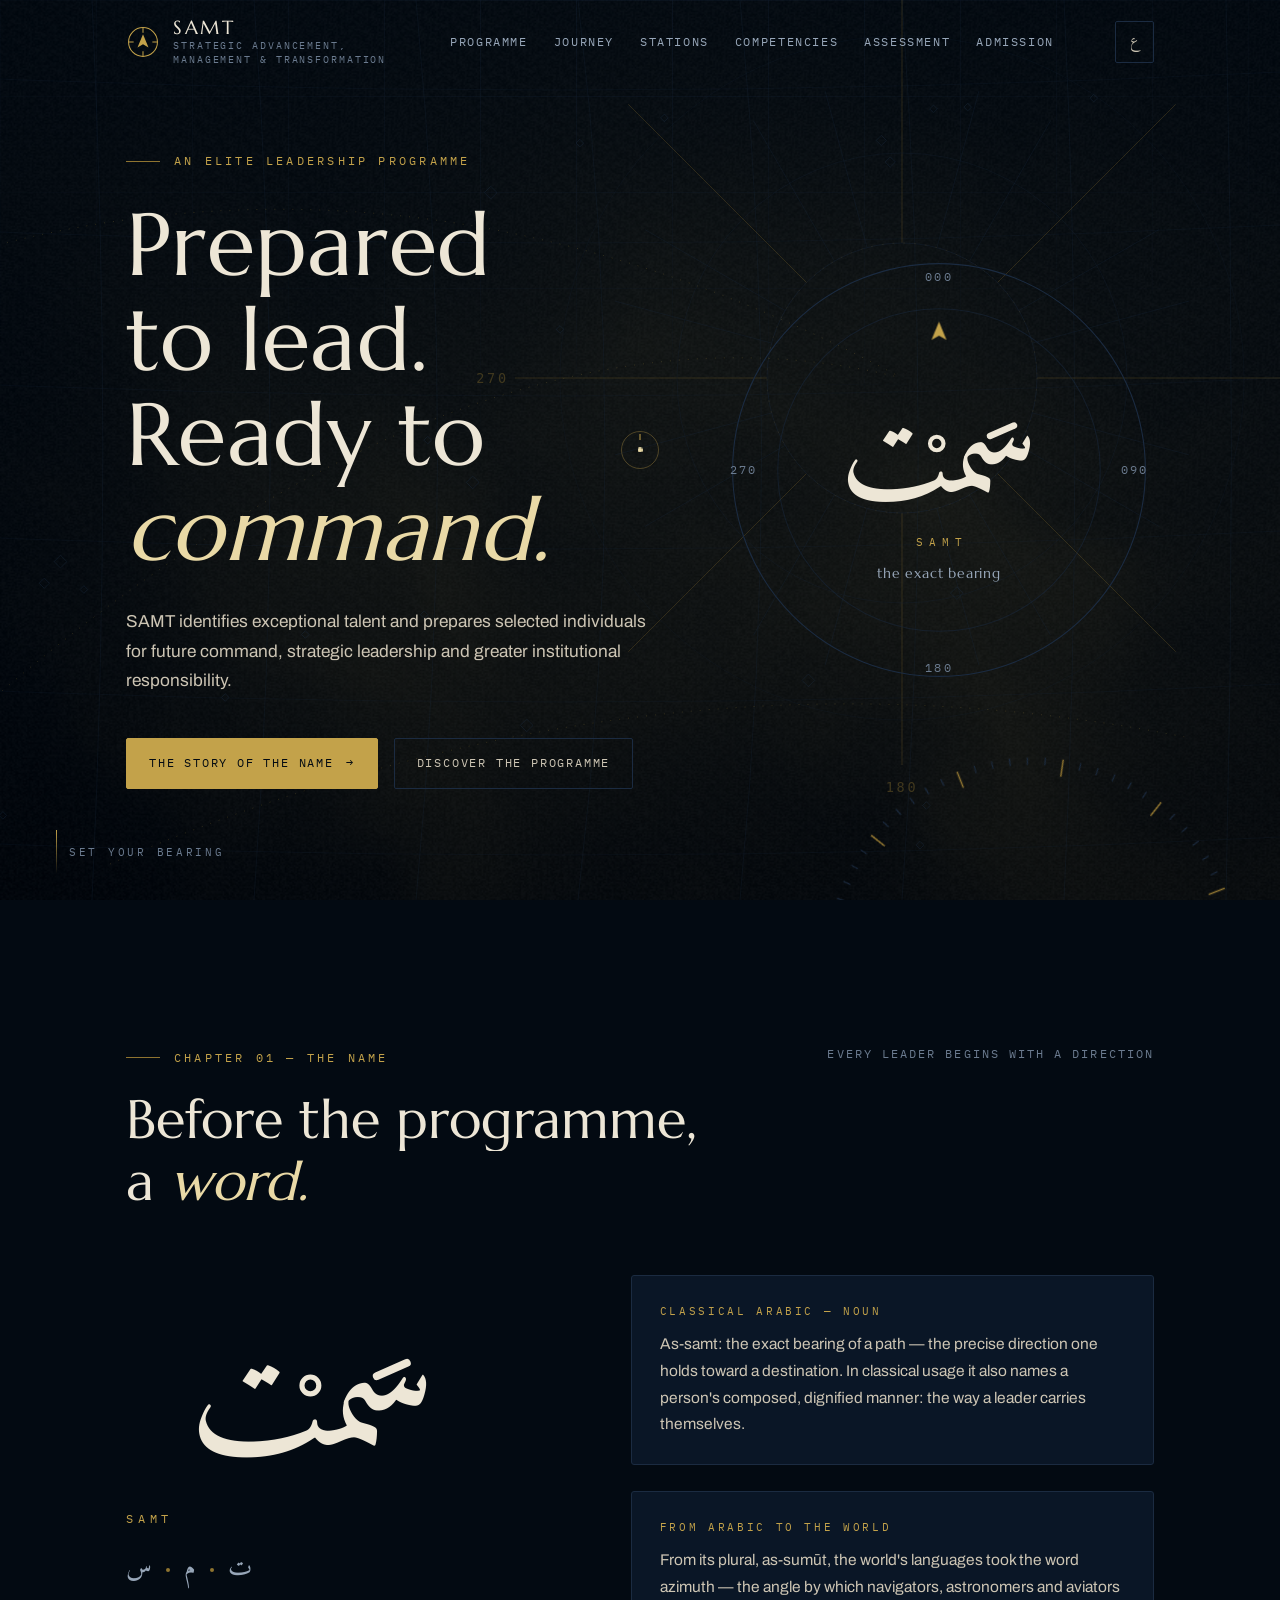
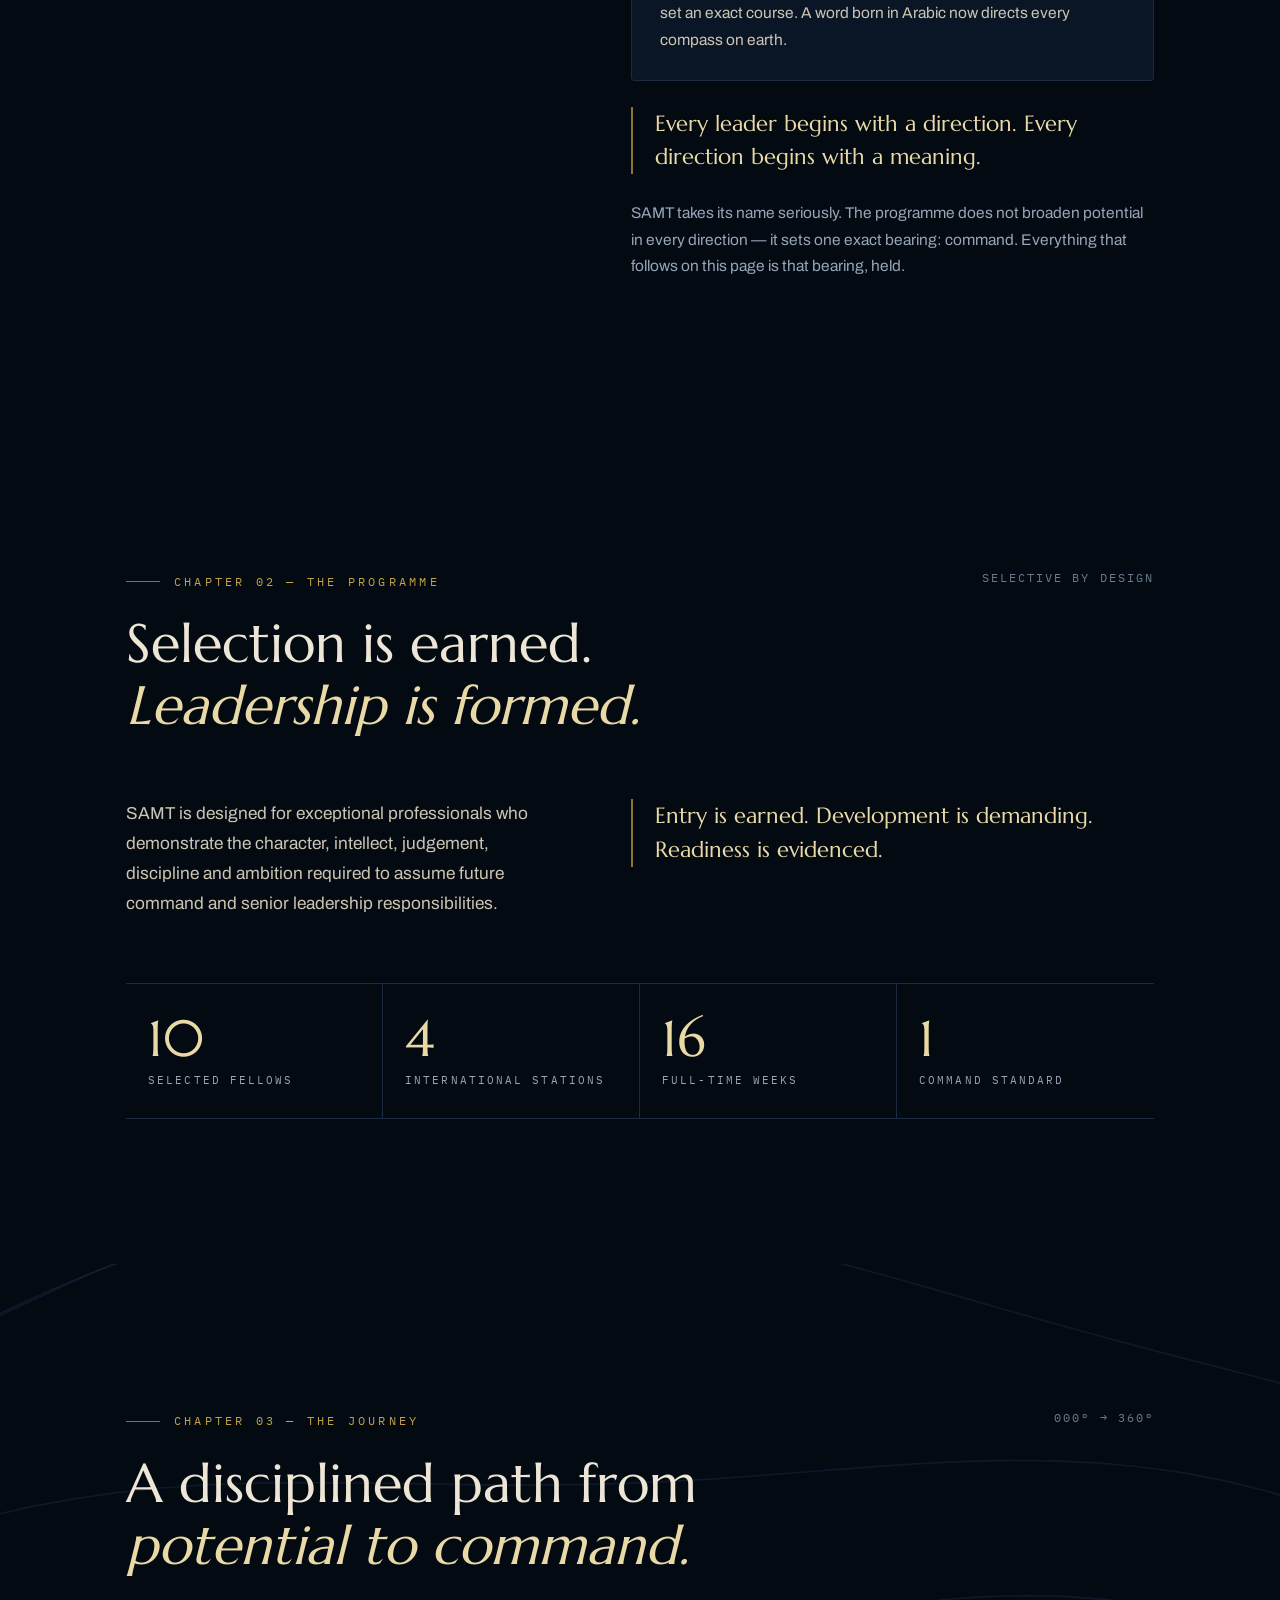
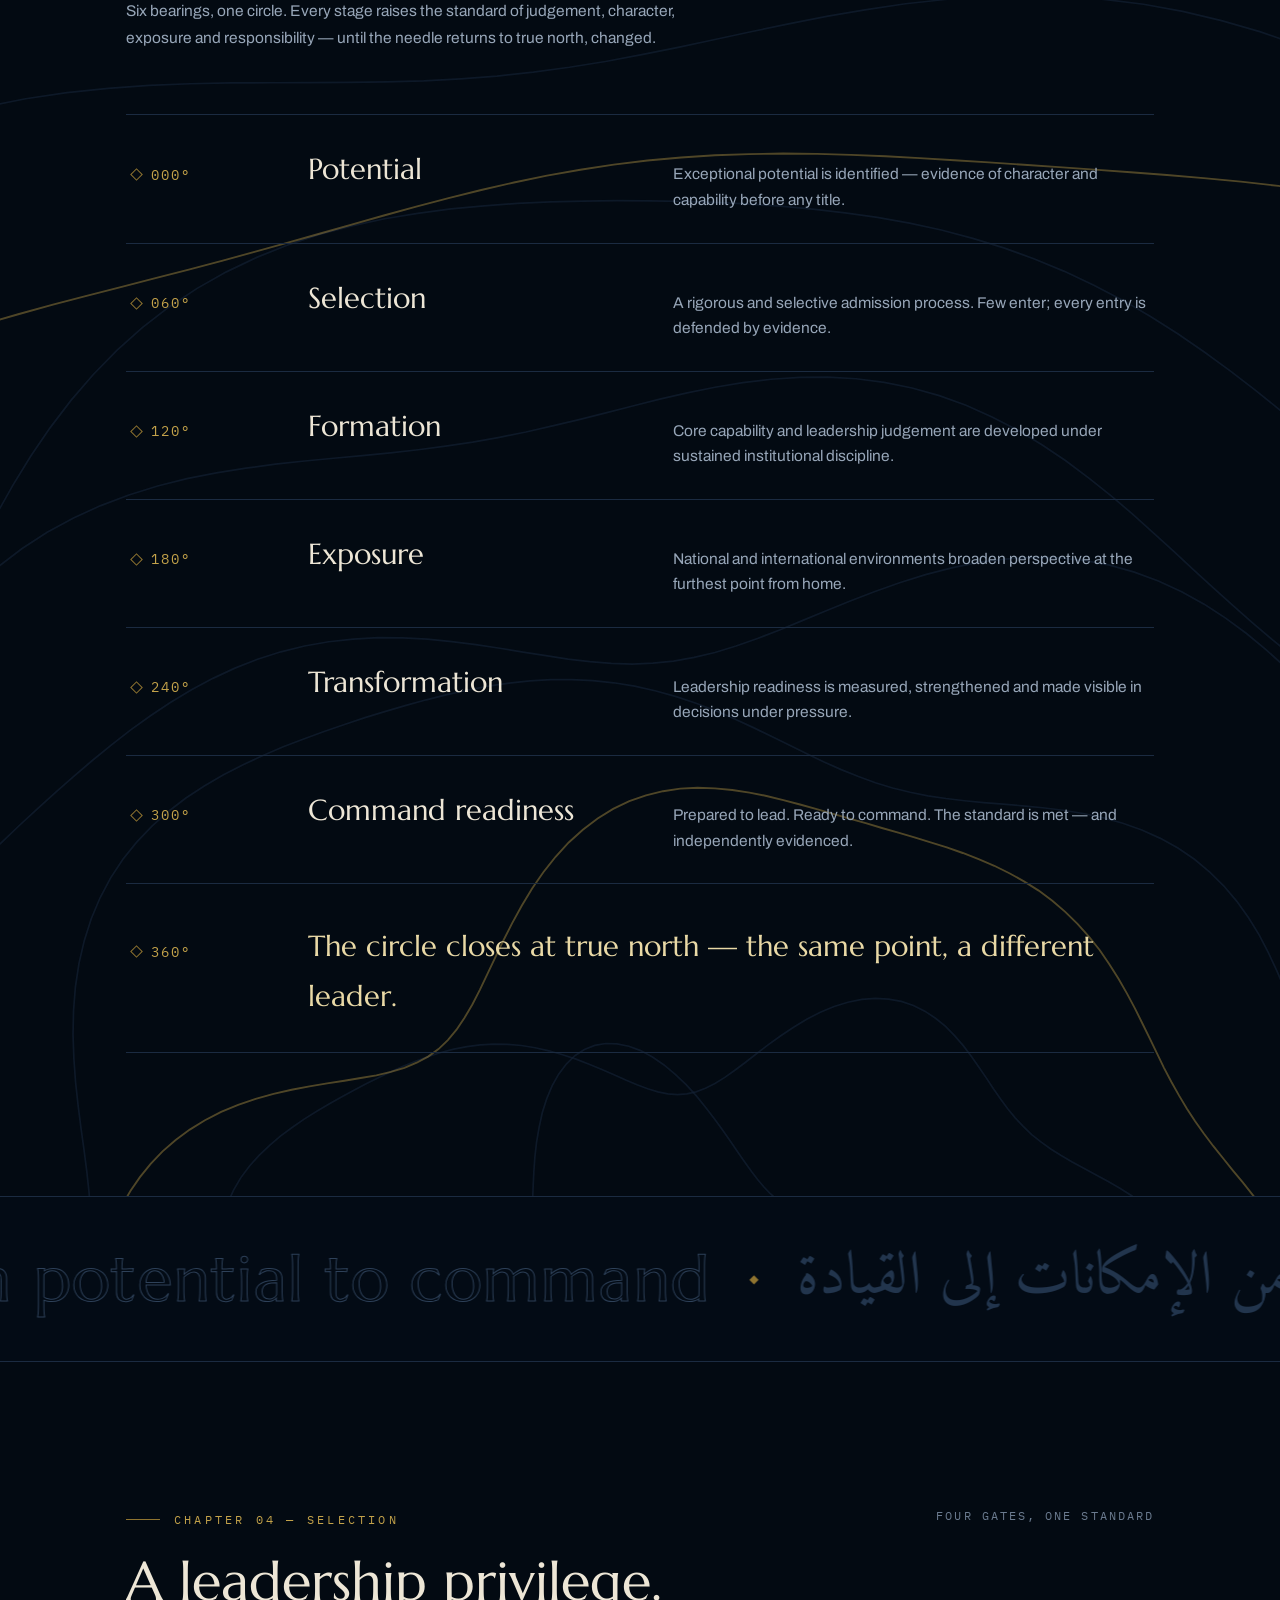
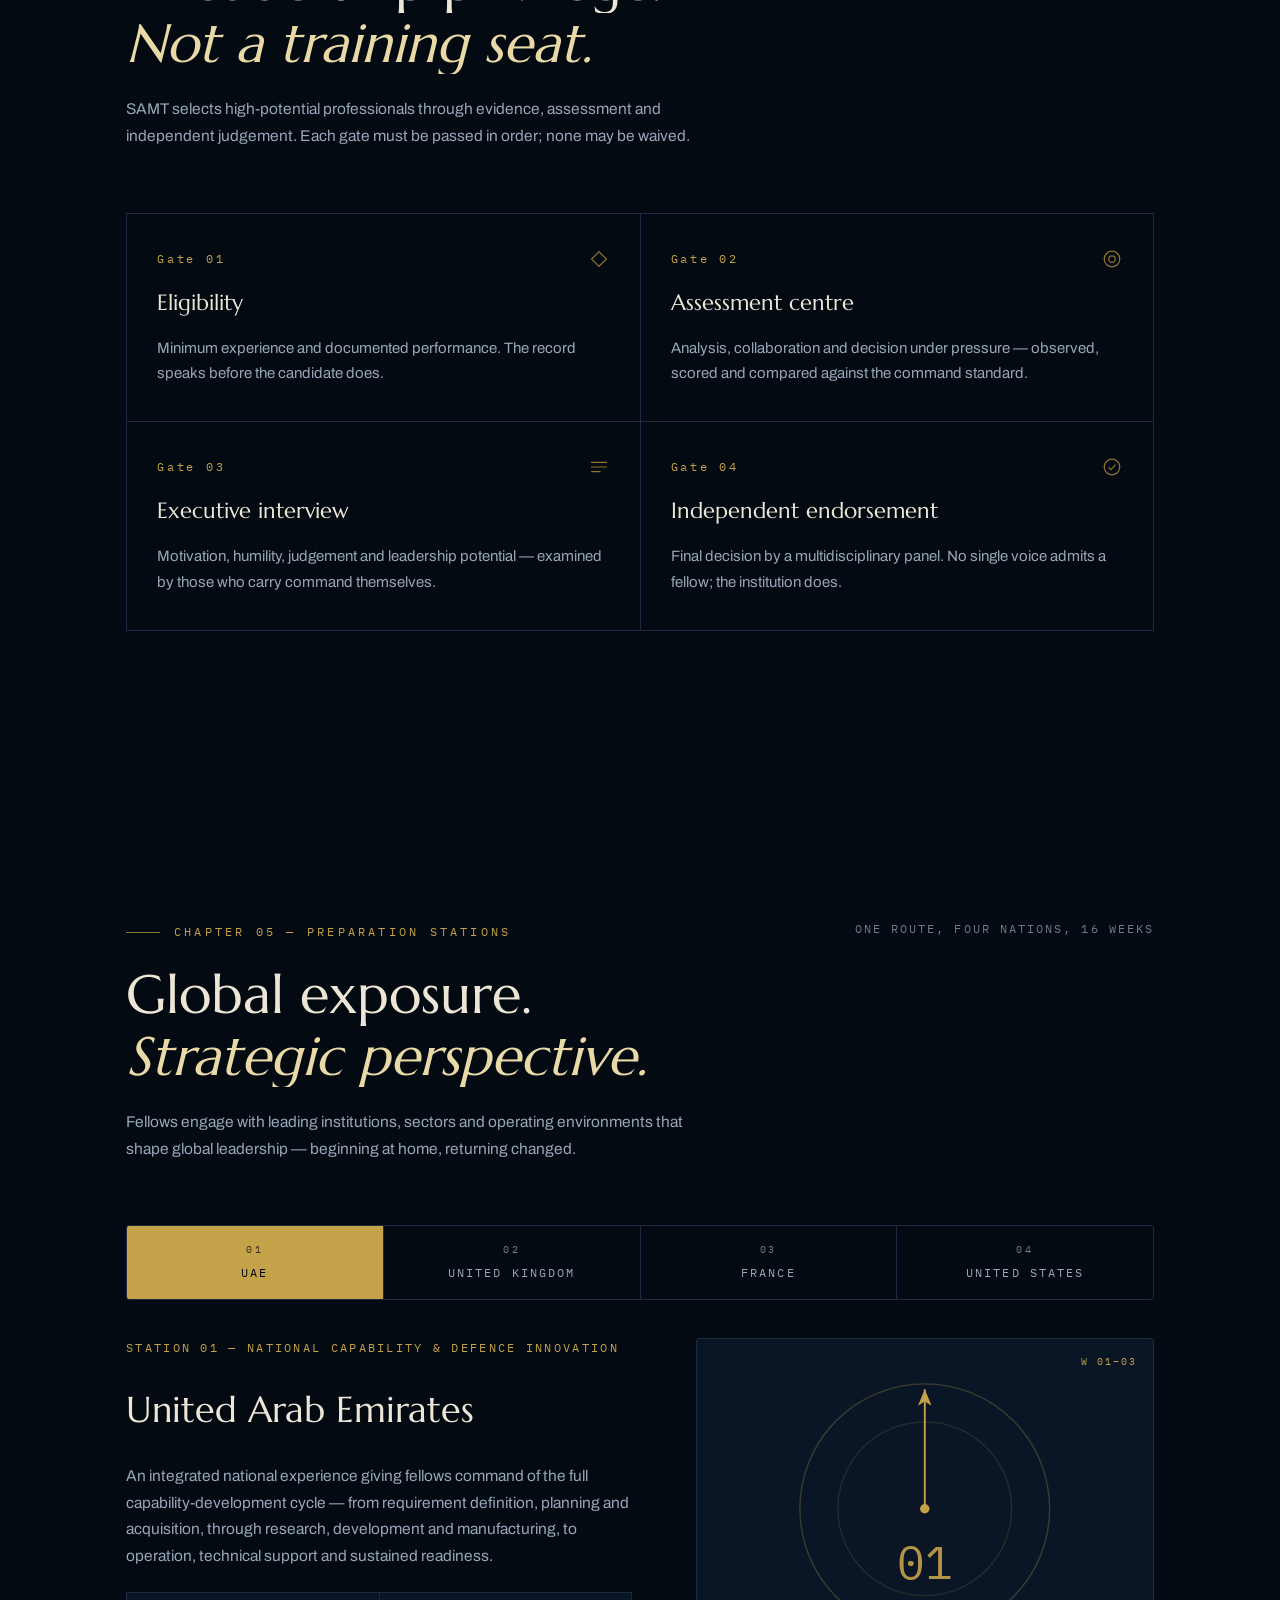
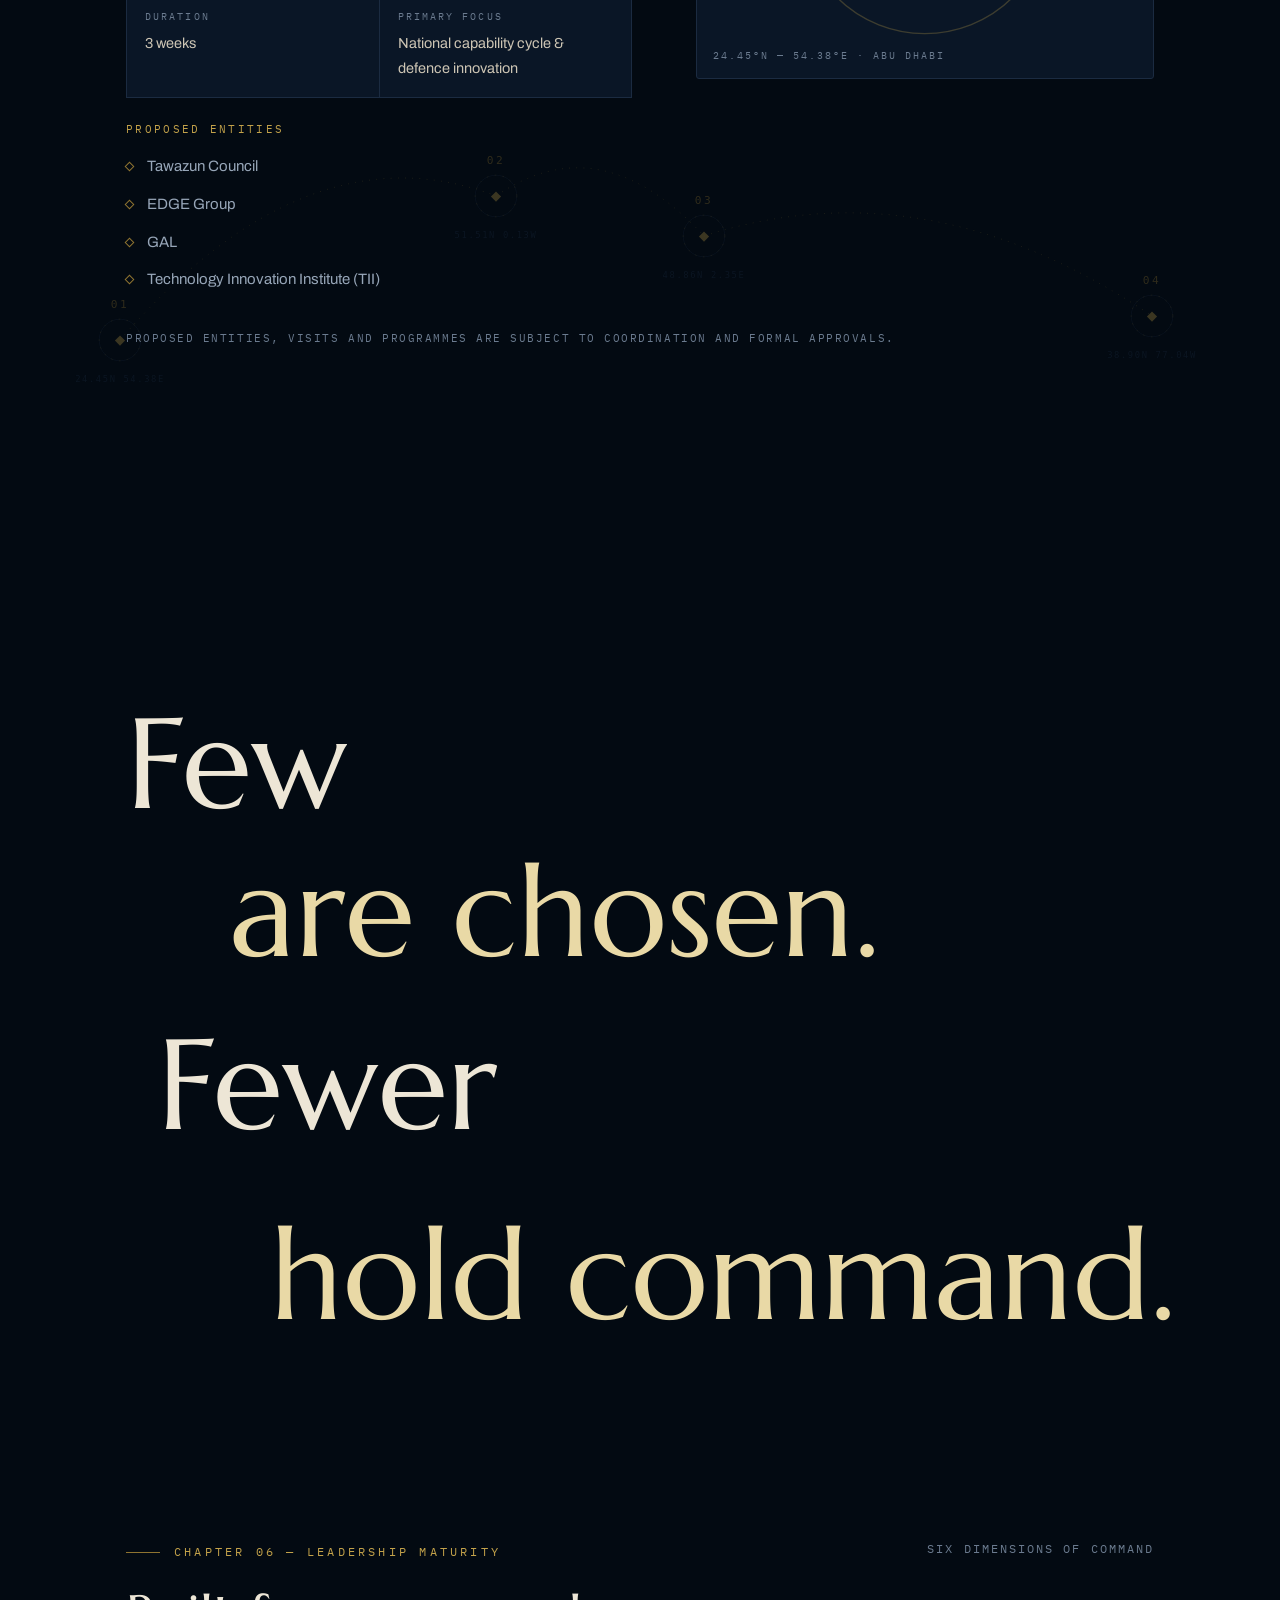
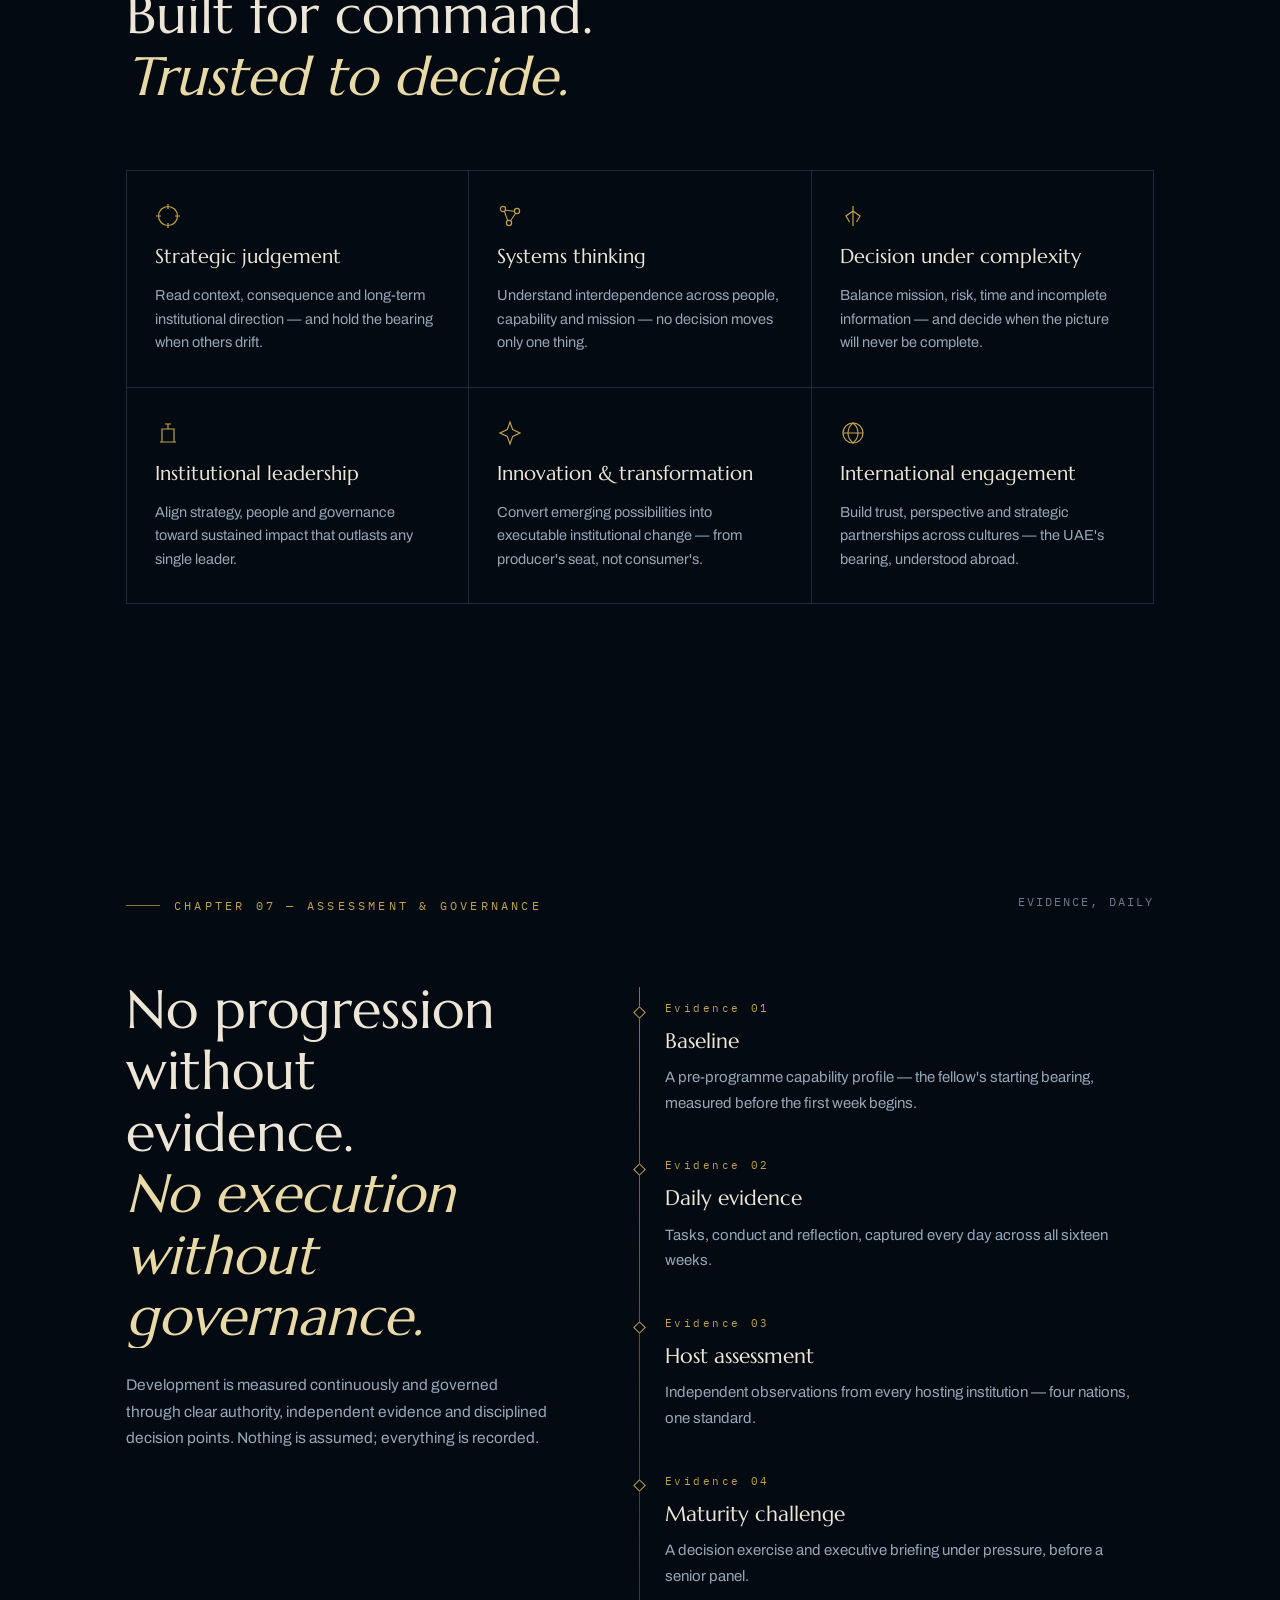
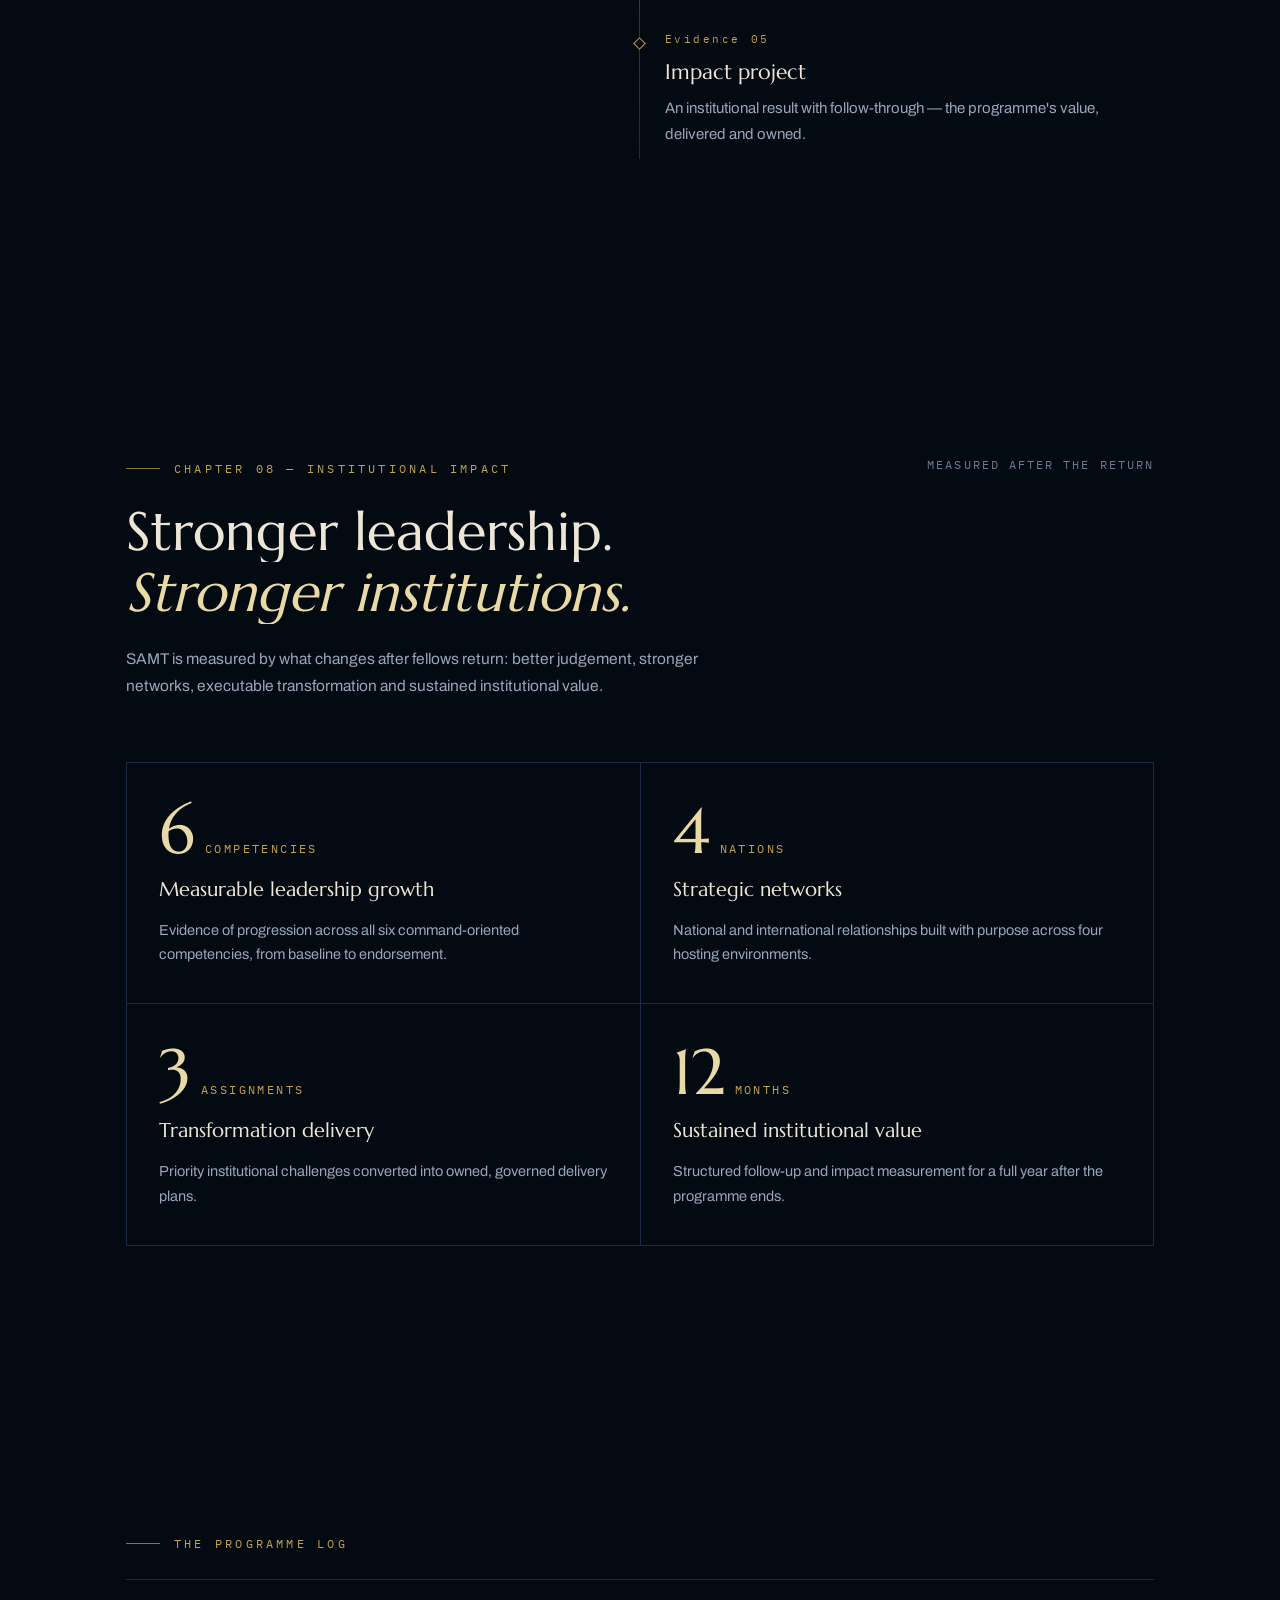
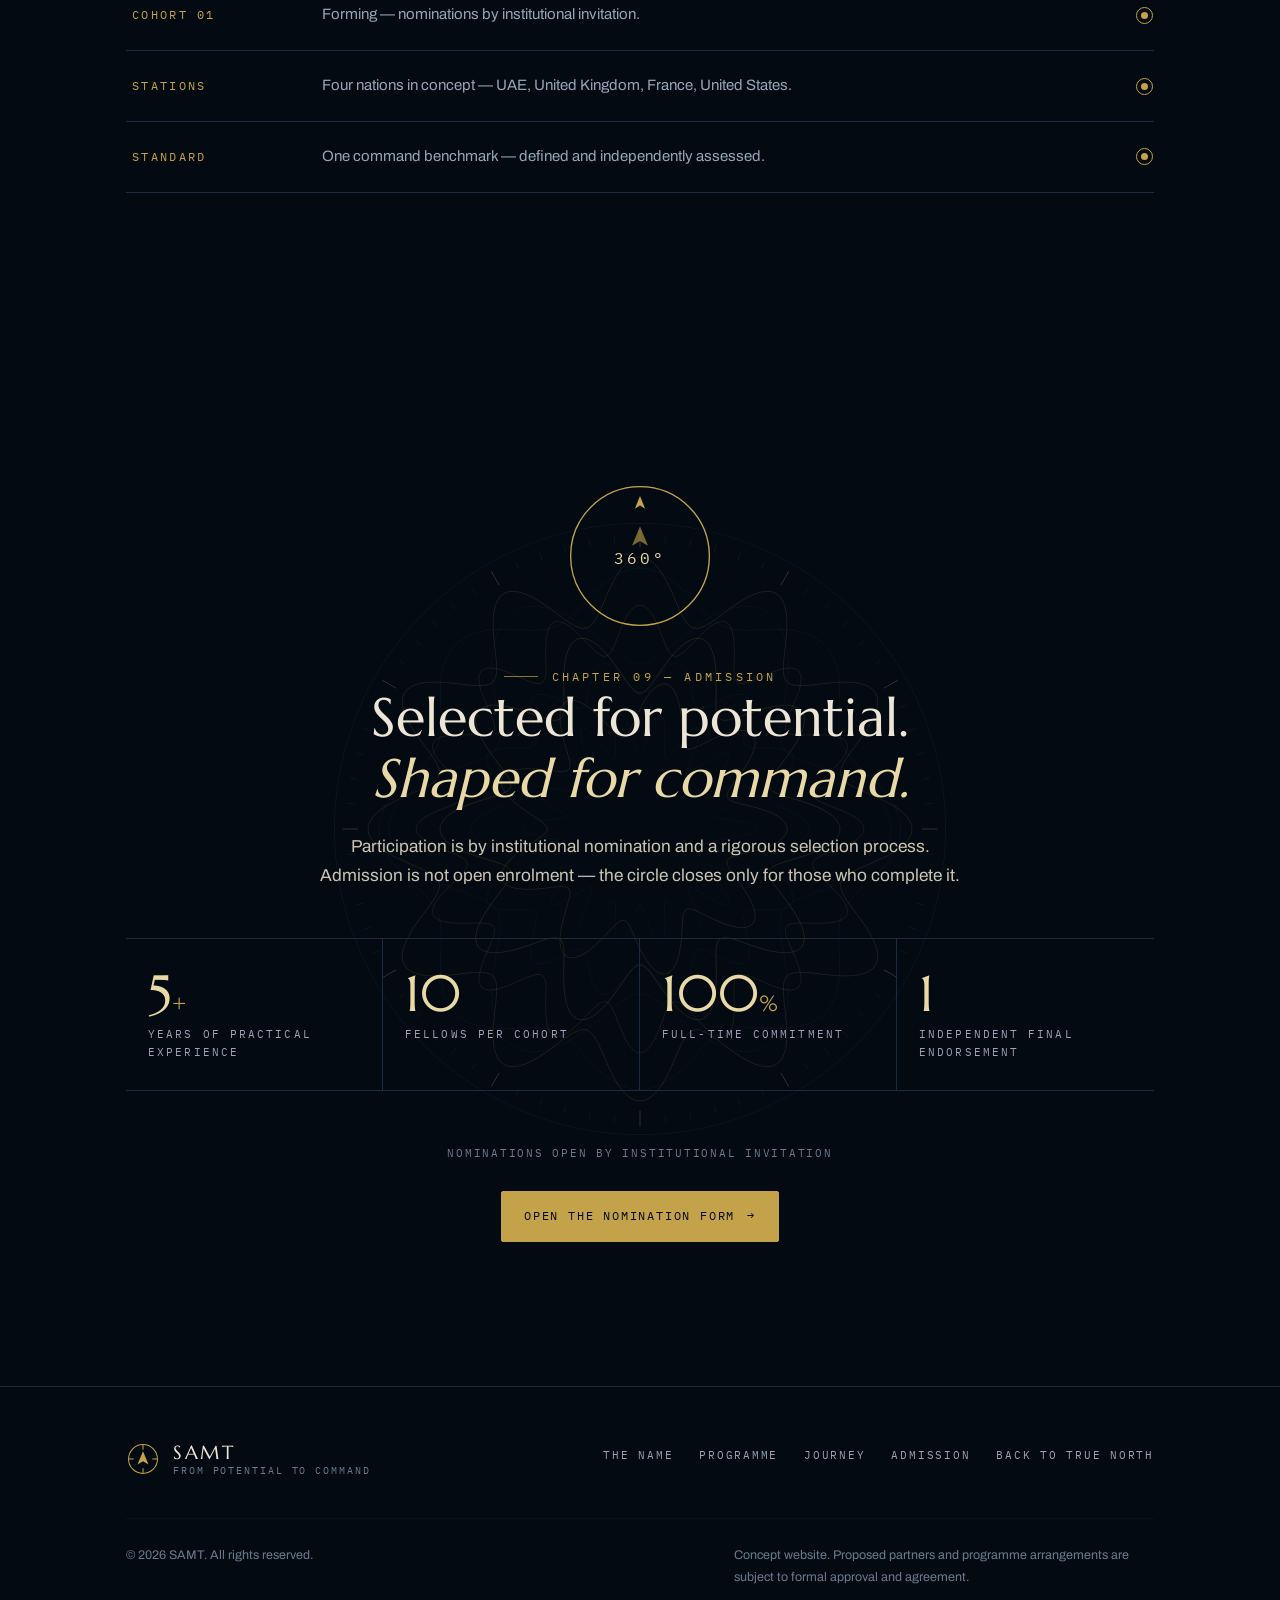
==== commit 6fe9e01c: "Add files via upload" ====
--- a/index.html
+++ b/index.html
@@ -543,6 +543,7 @@
       <div class="stat"><span class="stat-n"><span class="count" data-count="1">1</span></span><span class="stat-l" data-i18n="adm4">Independent final endorsement</span></div>
     </div>
     <p class="adm-note reveal" data-delay="3" data-i18n="admNote">Nominations open by institutional invitation</p>
+    <div class="hero-ctas reveal" data-delay="3" style="justify-content:center;margin-top:28px"><a class="btn btn-gold" href="apply.html"><span data-i18n="admCta">Open the nomination form</span><span class="arr" aria-hidden="true">→</span></a></div>
   </div>
 </section>
 
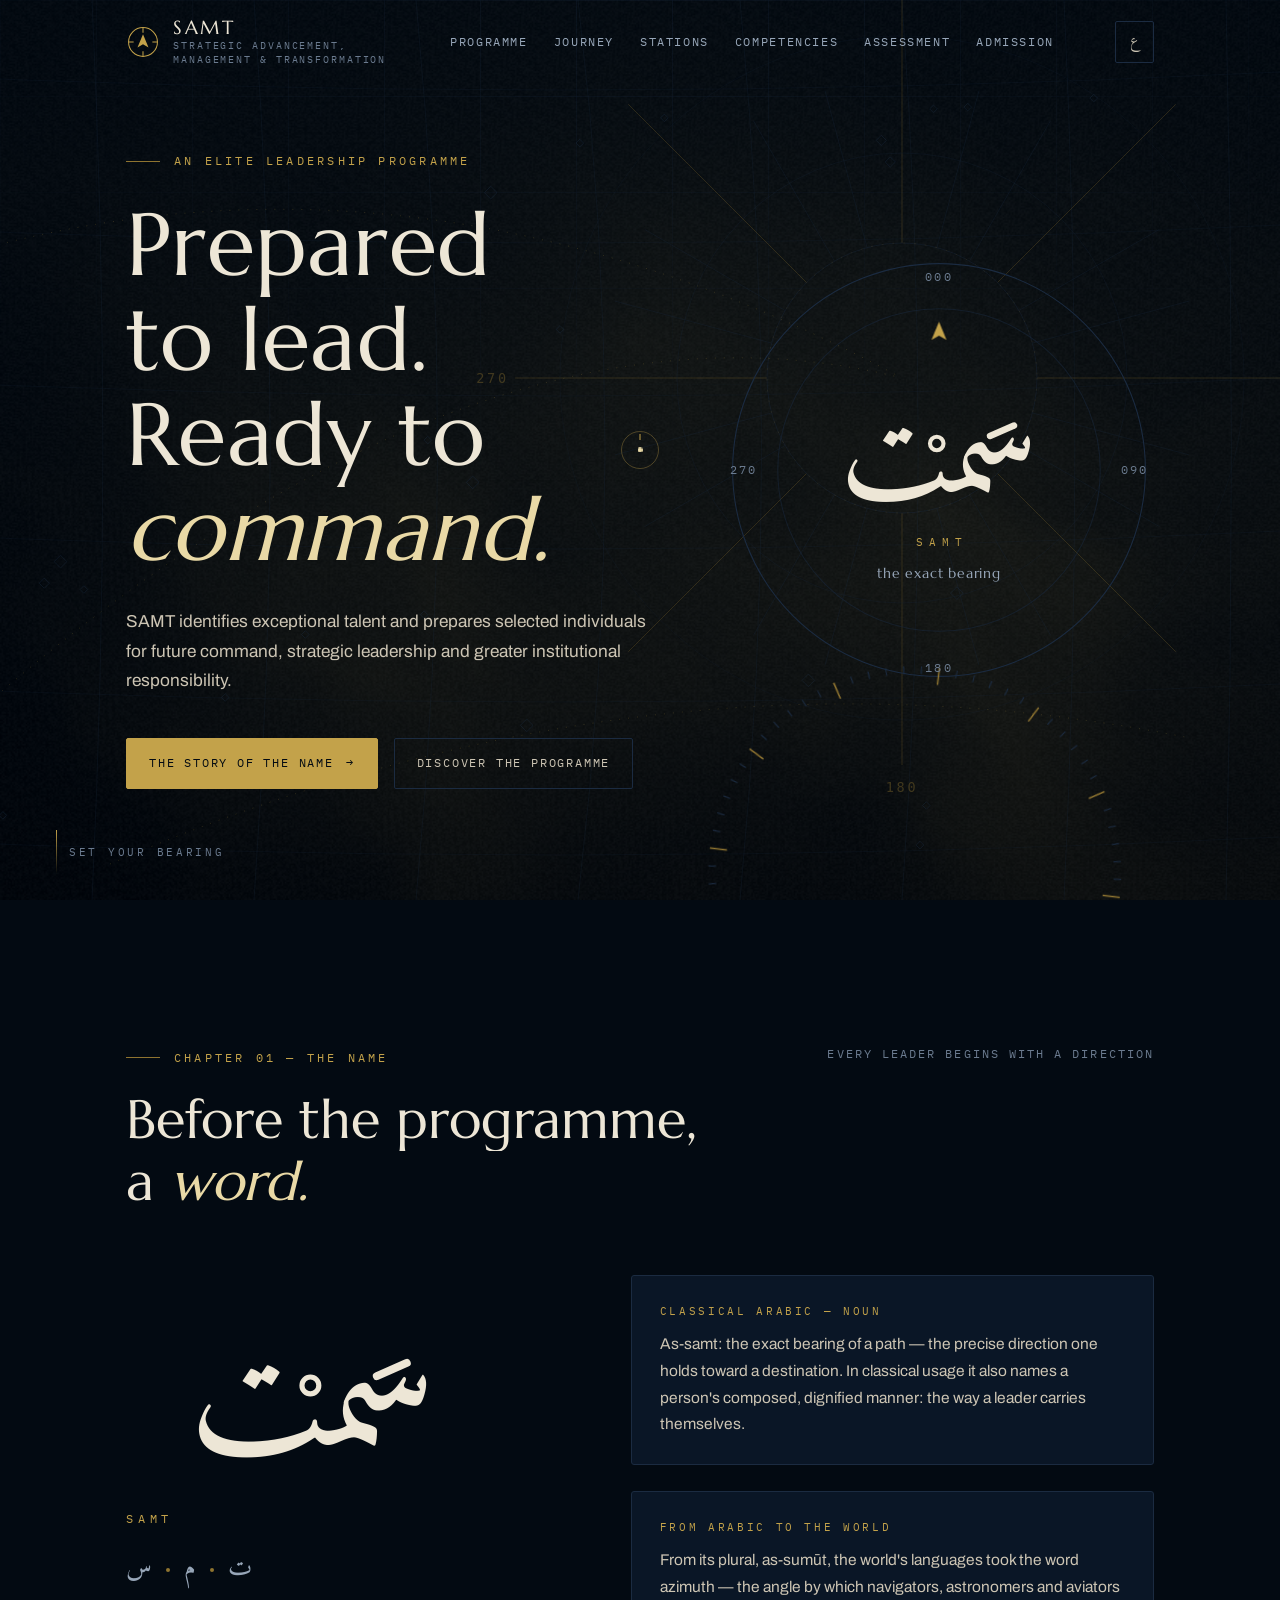
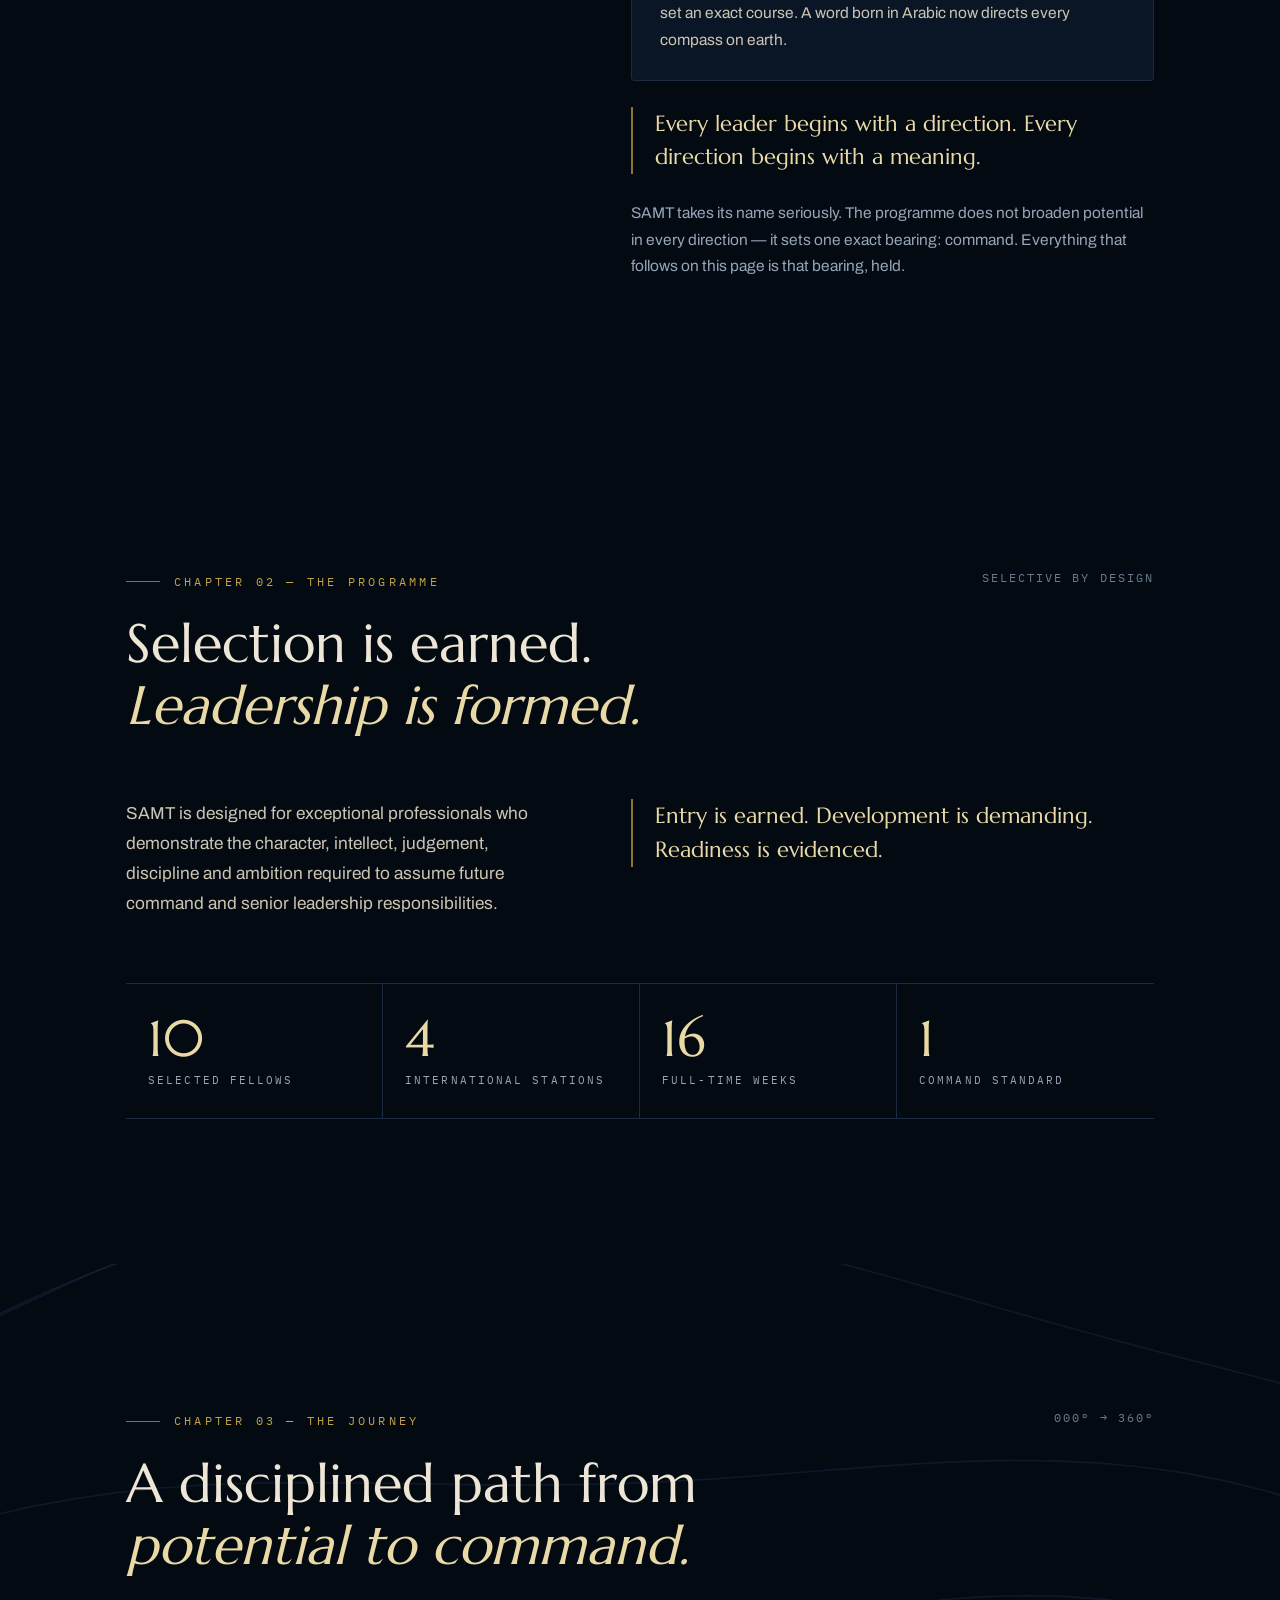
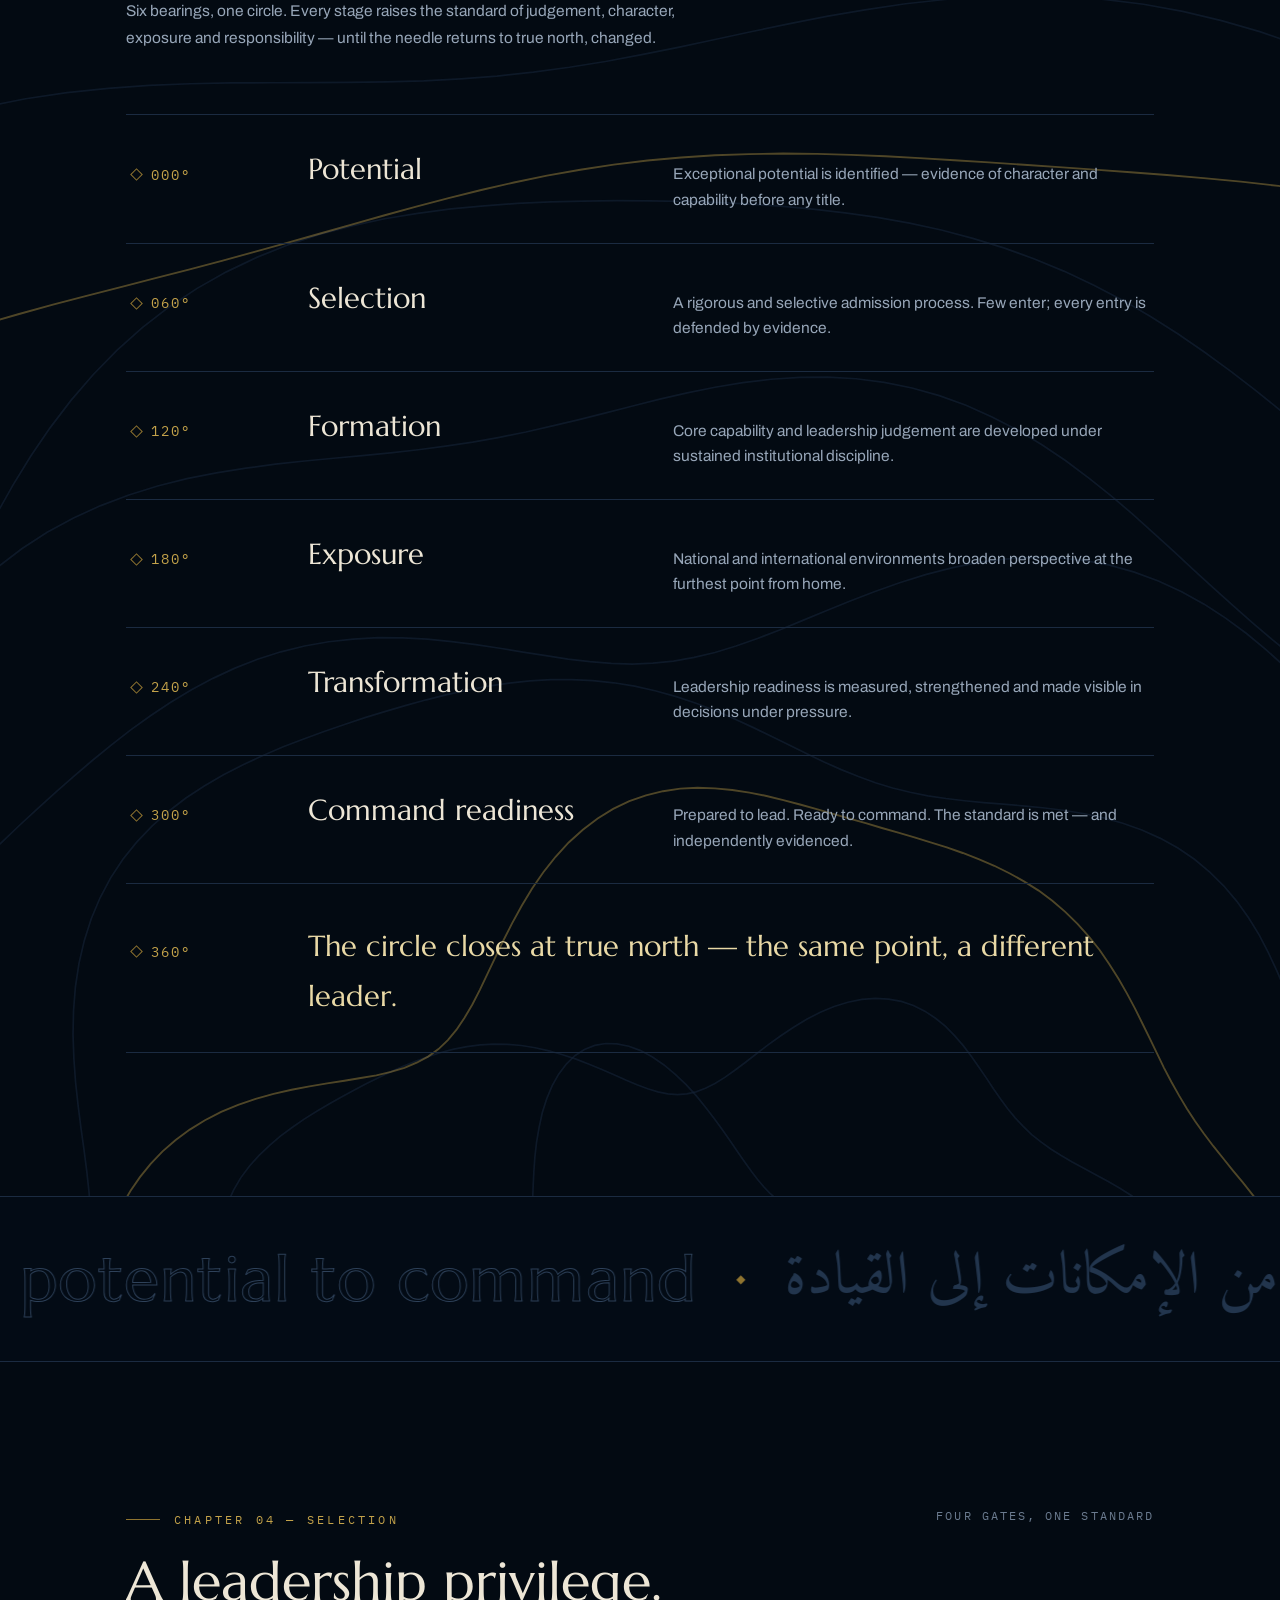
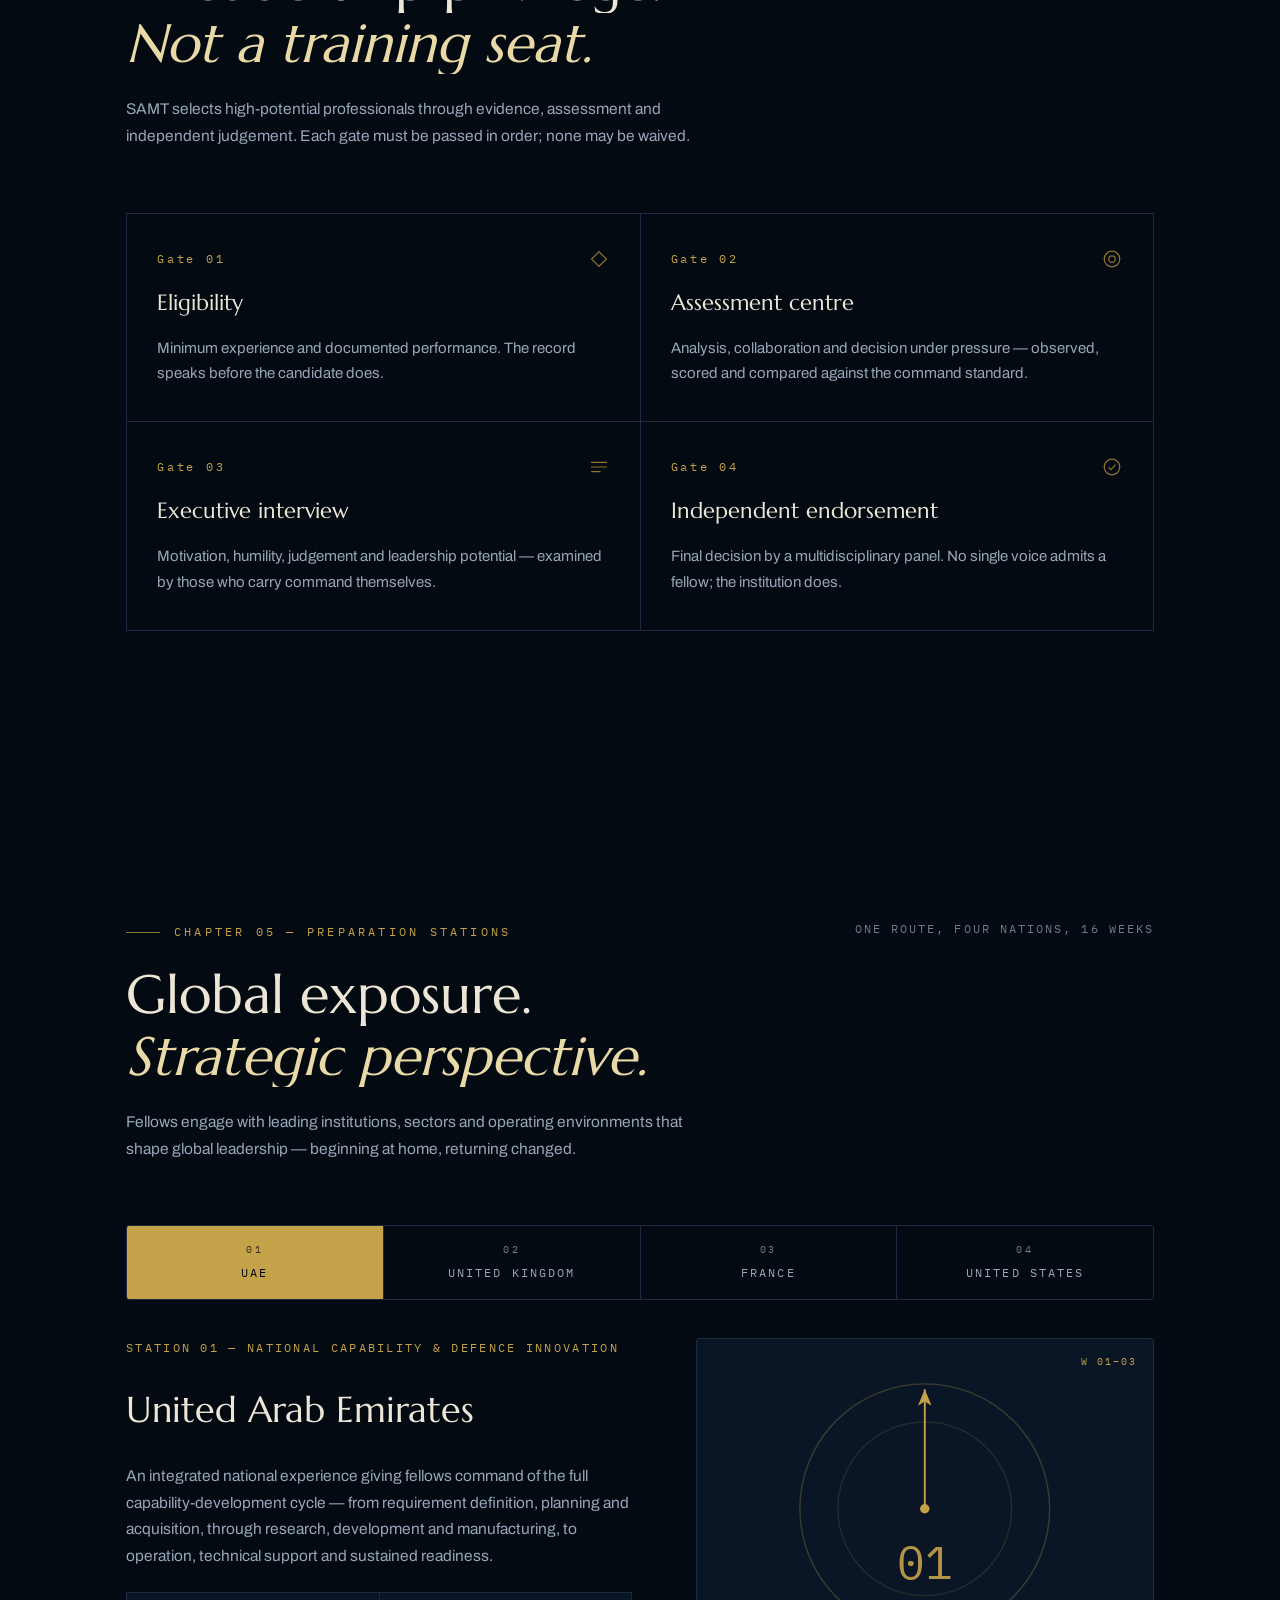
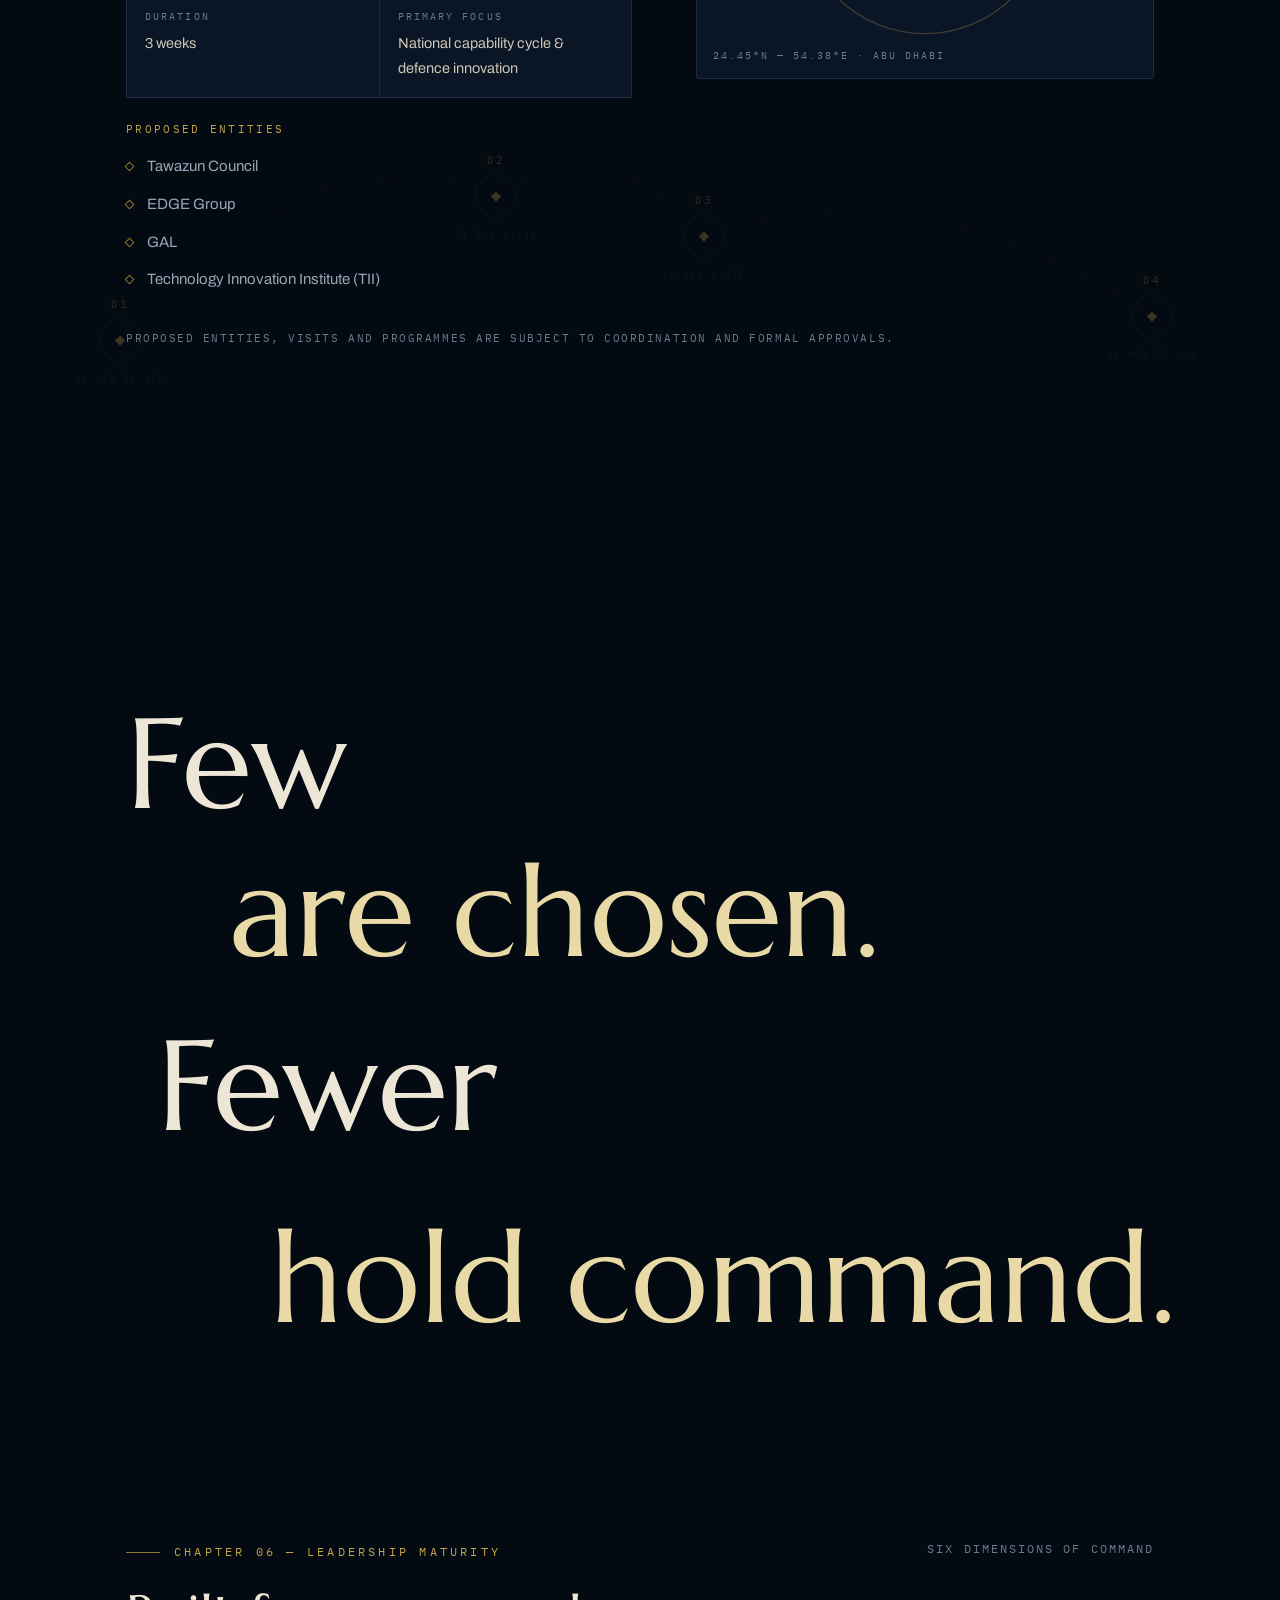
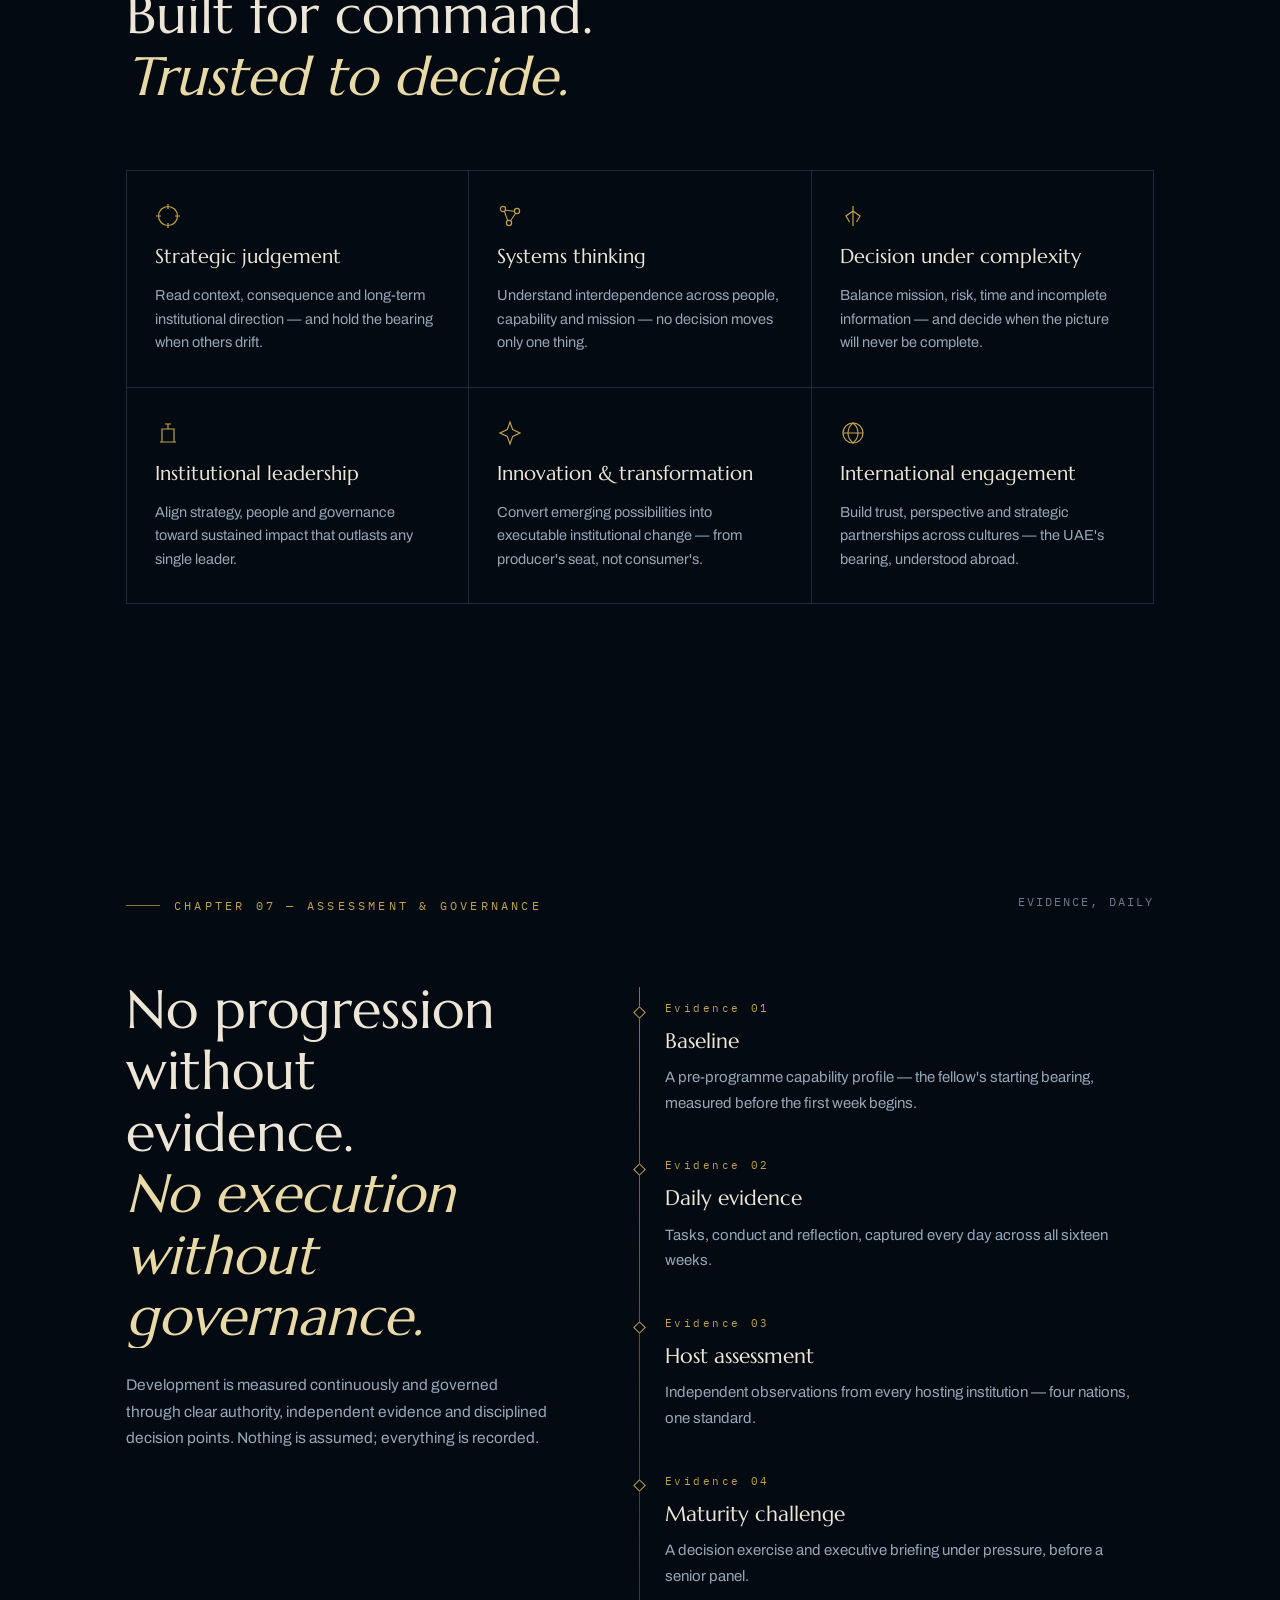
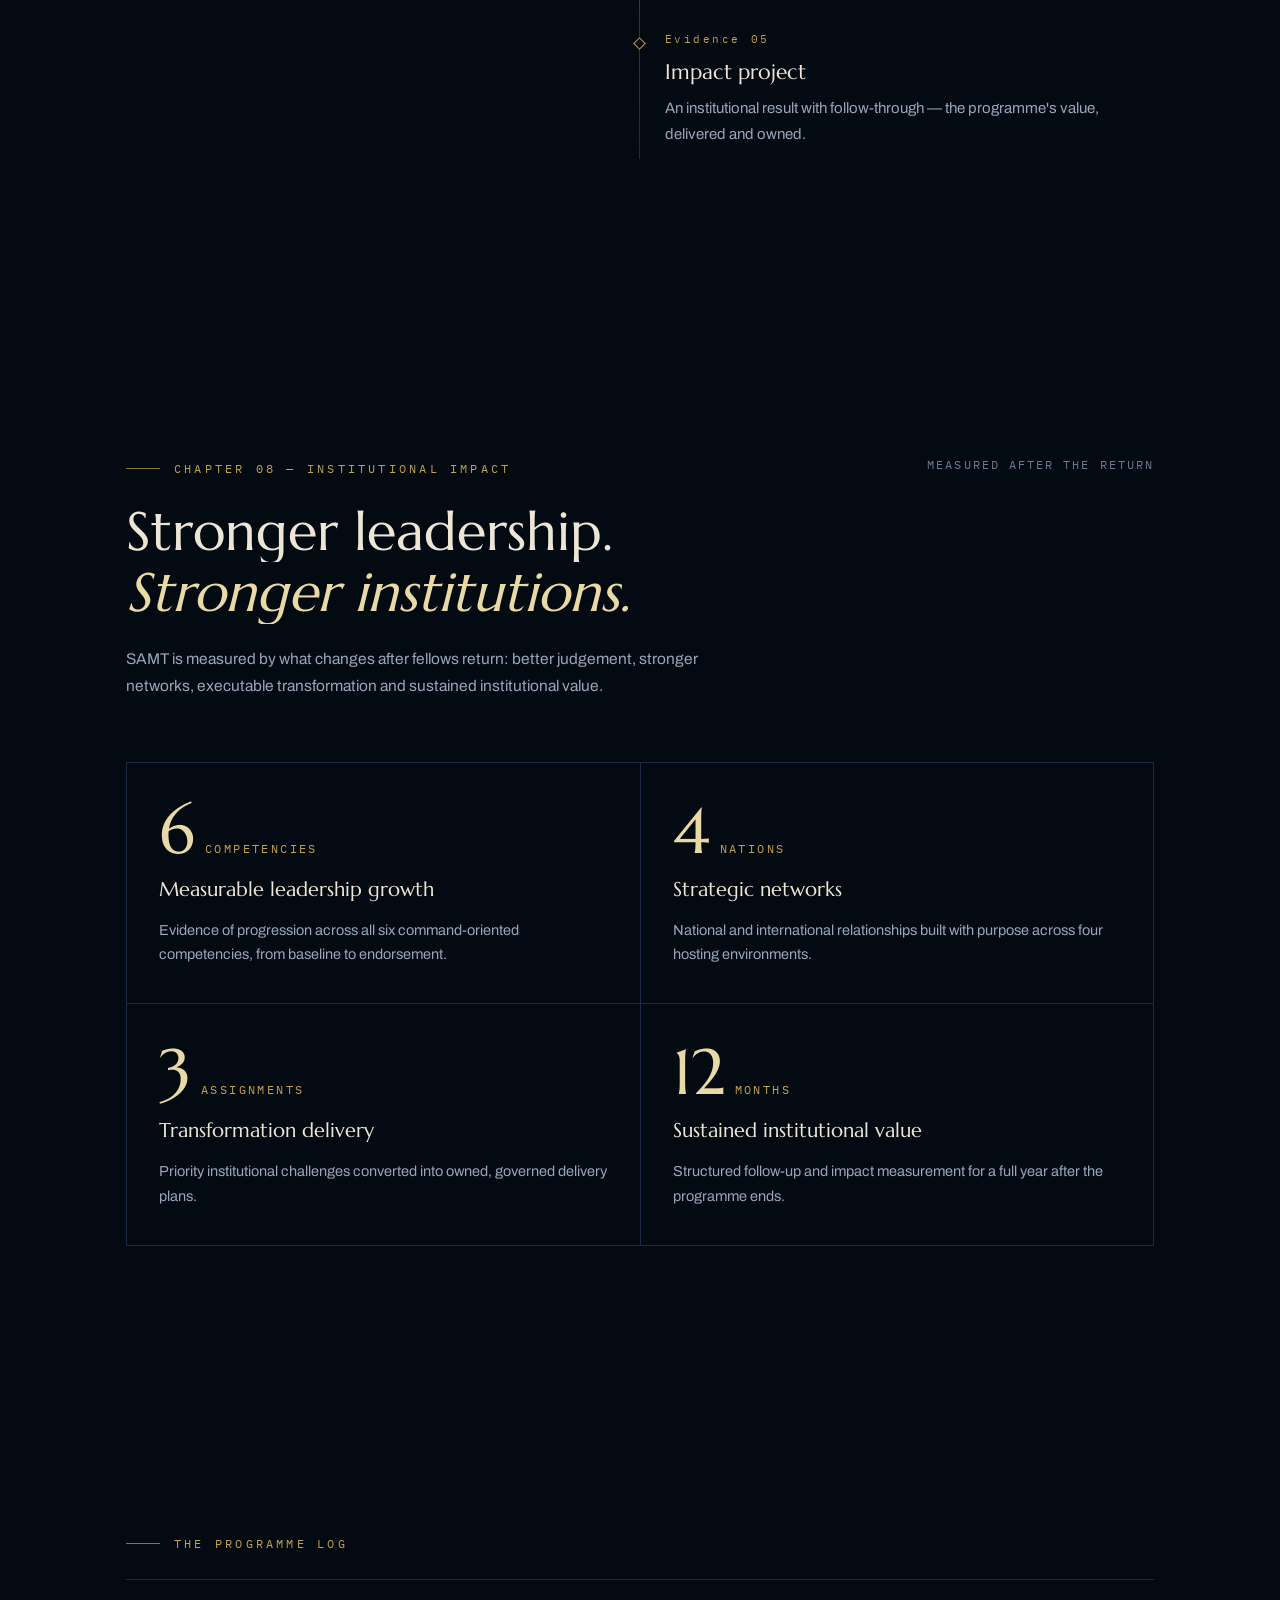
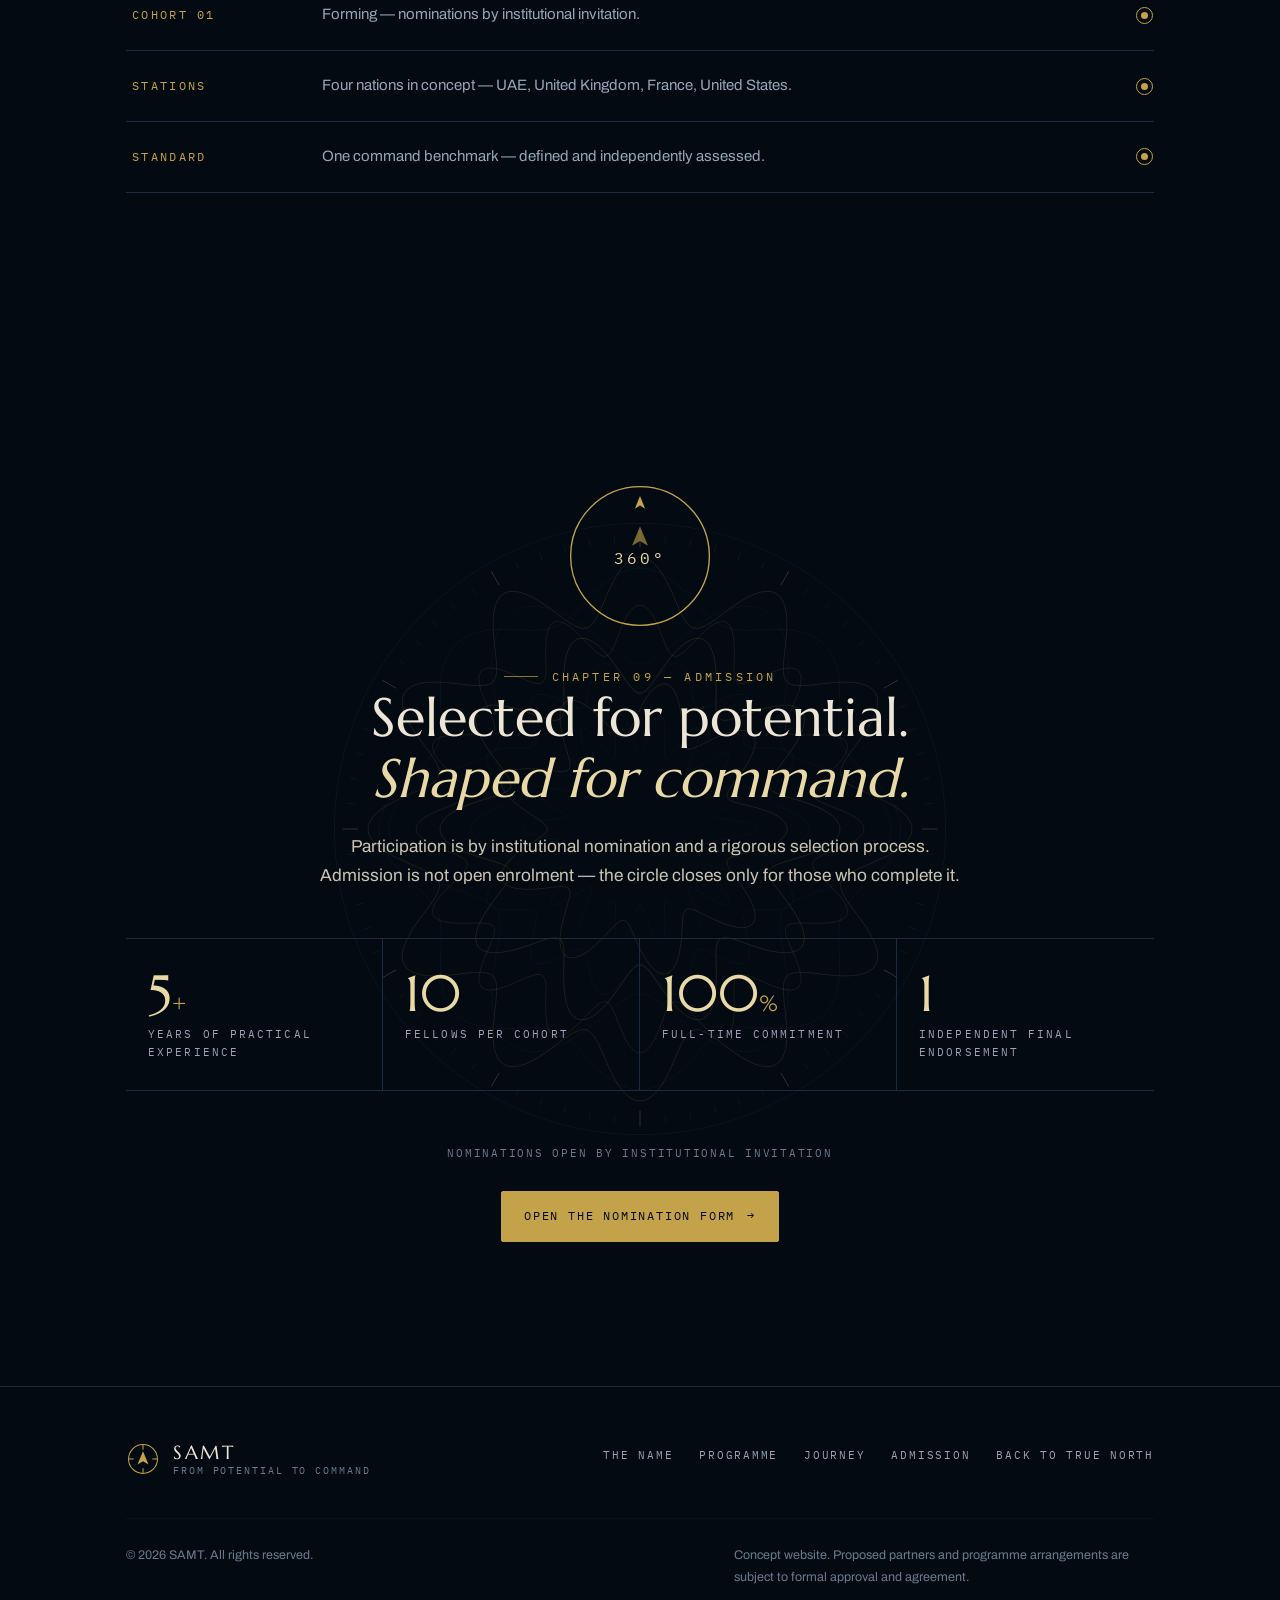
==== commit dc7167f9: "Fix SAMT5 canonical and social URLs" ====
--- a/index.html
+++ b/index.html
@@ -10,20 +10,20 @@
 <link rel="icon" type="image/svg+xml" href="data:image/svg+xml,%3Csvg xmlns='http://www.w3.org/2000/svg' viewBox='0 0 40 40'%3E%3Ccircle cx='20' cy='20' r='16.5' fill='none' stroke='%23C3A24A' stroke-width='2.4'/%3E%3Cpath d='M20 10.5l6.8 16.3L20 22.7l-6.8 4.1Z' fill='%23C3A24A'/%3E%3C/svg%3E">
 <meta name="robots" content="index,follow,max-image-preview:large">
 <meta name="referrer" content="strict-origin-when-cross-origin">
-<link rel="canonical" href="https://ahmedyyya.github.io/SAMT4/">
+<link rel="canonical" href="https://ahmedyyya.github.io/SAMT5/">
 <meta property="og:type" content="website">
 <meta property="og:title" content="SAMT — From Potential to Command">
 <meta property="og:description" content="Selected for potential. Shaped for command.">
-<meta property="og:url" content="https://ahmedyyya.github.io/SAMT4/">
-<meta property="og:image" content="https://ahmedyyya.github.io/SAMT4/preview/approved-creative-reference.png">
+<meta property="og:url" content="https://ahmedyyya.github.io/SAMT5/">
+<meta property="og:image" content="https://ahmedyyya.github.io/SAMT5/preview/approved-creative-reference.png">
 <meta property="og:image:alt" content="SAMT — From Potential to Command">
 <meta property="og:locale" content="en_AE">
 <meta property="og:locale:alternate" content="ar_AE">
 <meta name="twitter:card" content="summary_large_image">
 <meta name="twitter:title" content="SAMT — From Potential to Command">
 <meta name="twitter:description" content="Selected for potential. Shaped for command.">
-<meta name="twitter:image" content="https://ahmedyyya.github.io/SAMT4/preview/approved-creative-reference.png">
-<script type="application/ld+json">{"@context":"https://schema.org","@type":"WebSite","name":"SAMT","alternateName":"\u0633\u0645\u062a","url":"https://ahmedyyya.github.io/SAMT4/","inLanguage":["en","ar"],"description":"A selective leadership programme progressing exceptional potential toward command readiness."}</script>
+<meta name="twitter:image" content="https://ahmedyyya.github.io/SAMT5/preview/approved-creative-reference.png">
+<script type="application/ld+json">{"@context":"https://schema.org","@type":"WebSite","name":"SAMT","alternateName":"\u0633\u0645\u062a","url":"https://ahmedyyya.github.io/SAMT5/","inLanguage":["en","ar"],"description":"A selective leadership programme progressing exceptional potential toward command readiness."}</script>
 <link rel="preconnect" href="https://fonts.googleapis.com">
 <link rel="preconnect" href="https://fonts.gstatic.com" crossorigin>
 <link href="https://fonts.googleapis.com/css2?family=Marcellus&family=Archivo:wght@400;500;600&family=IBM+Plex+Mono:wght@400;500&family=Amiri:ital,wght@0,400;0,700;1,400&family=IBM+Plex+Sans+Arabic:wght@400;500;600&display=swap" rel="stylesheet">
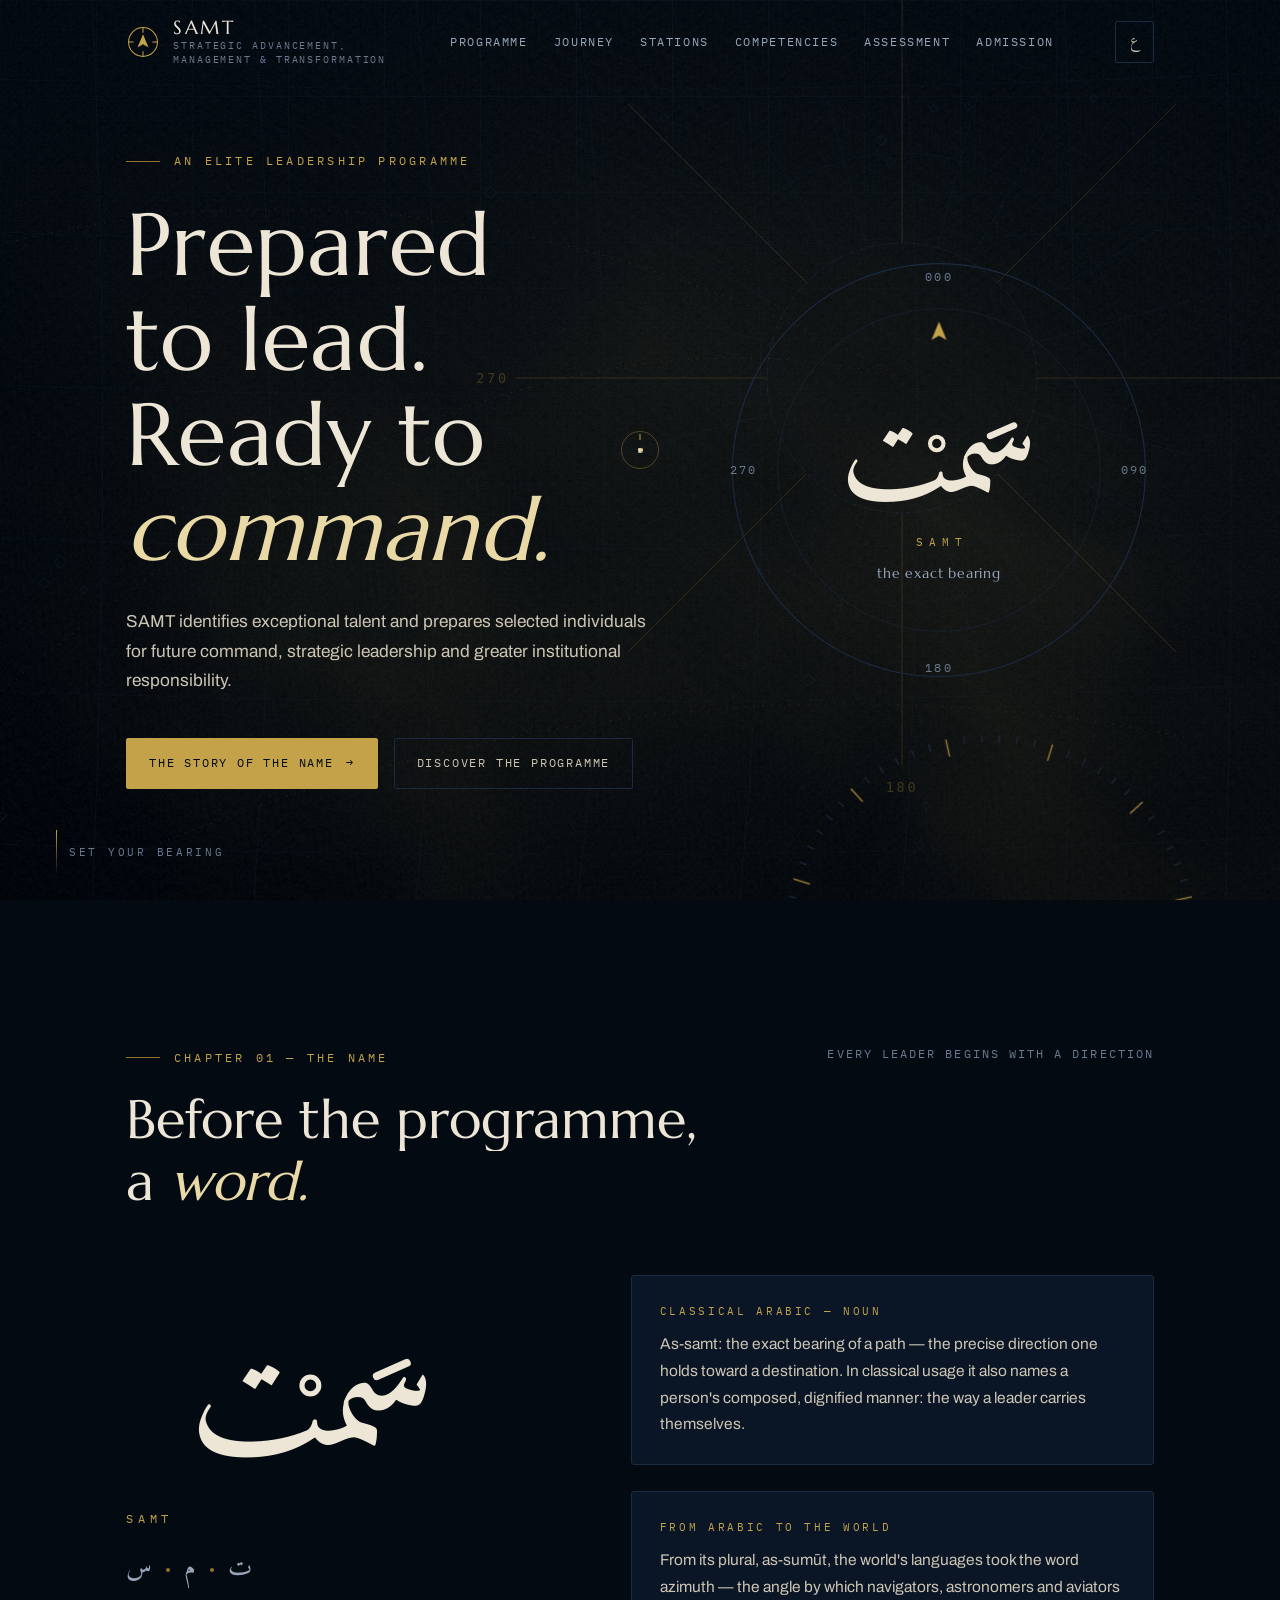
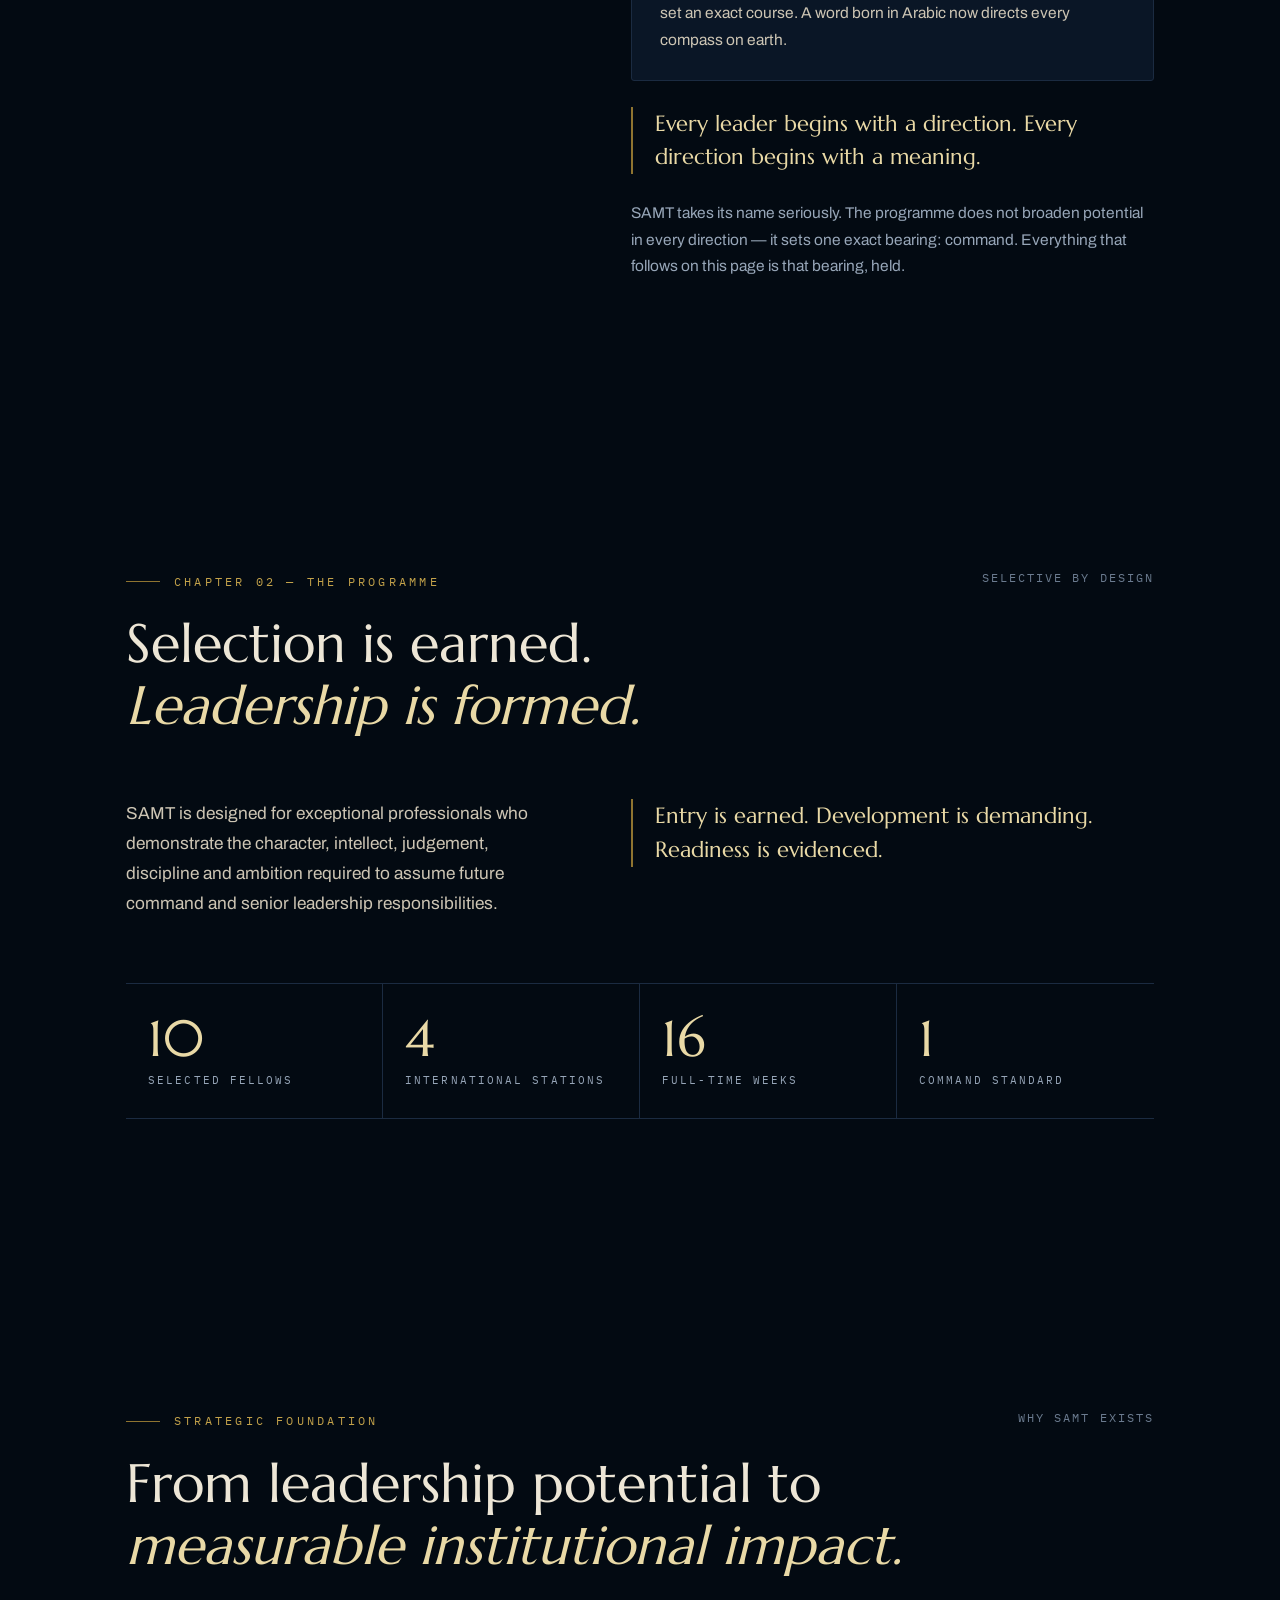
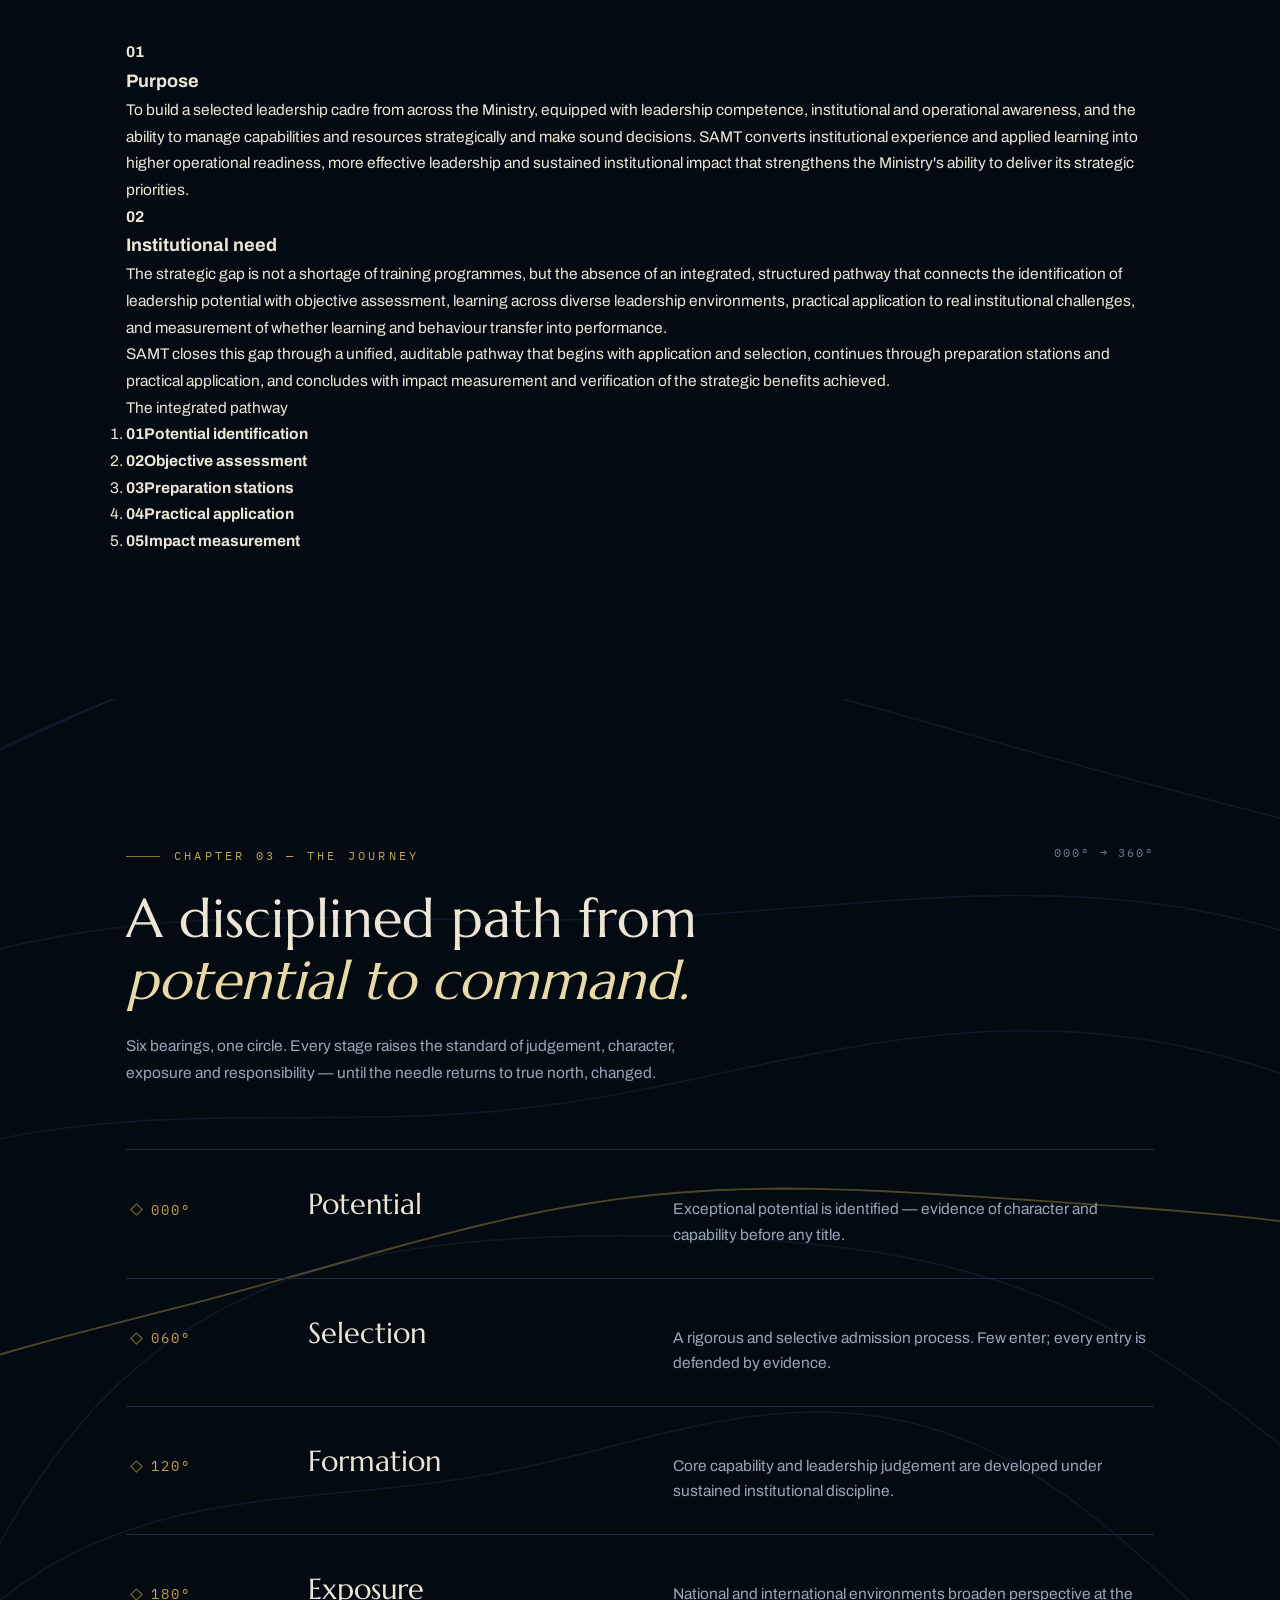
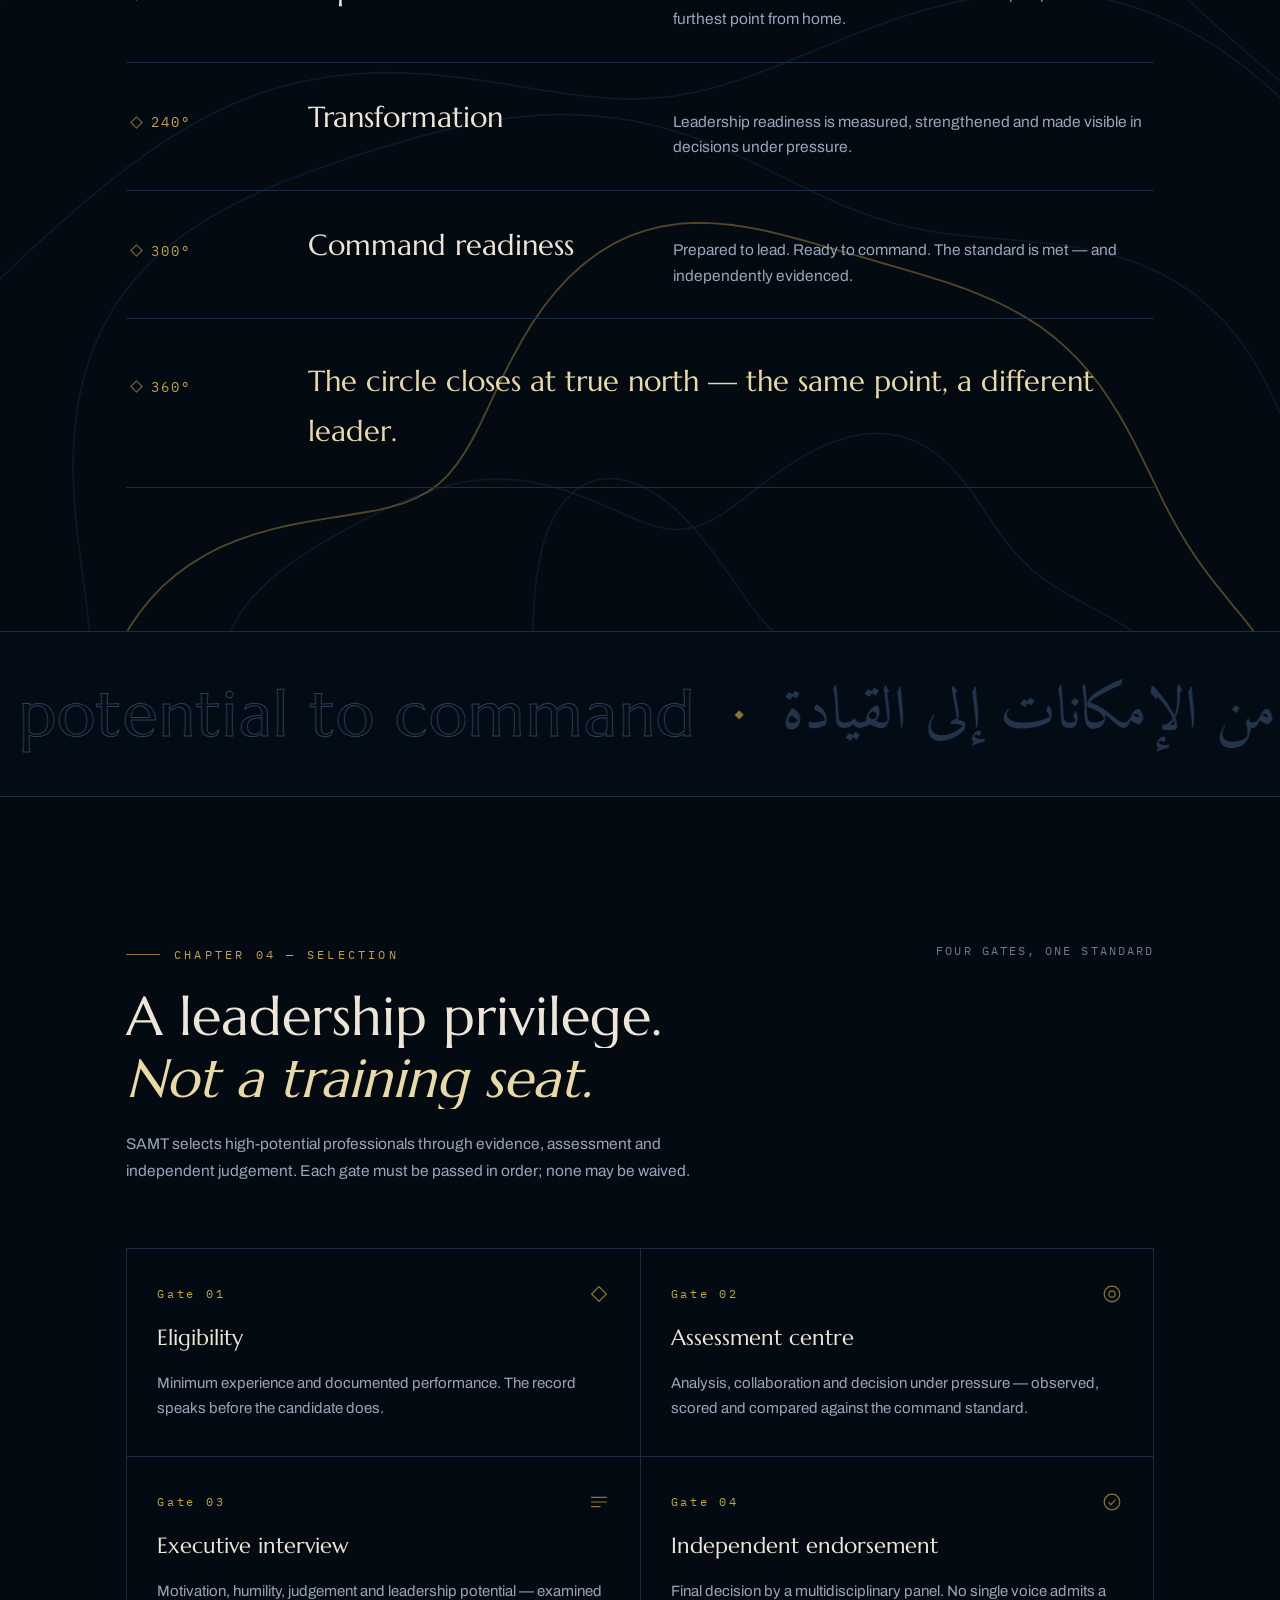
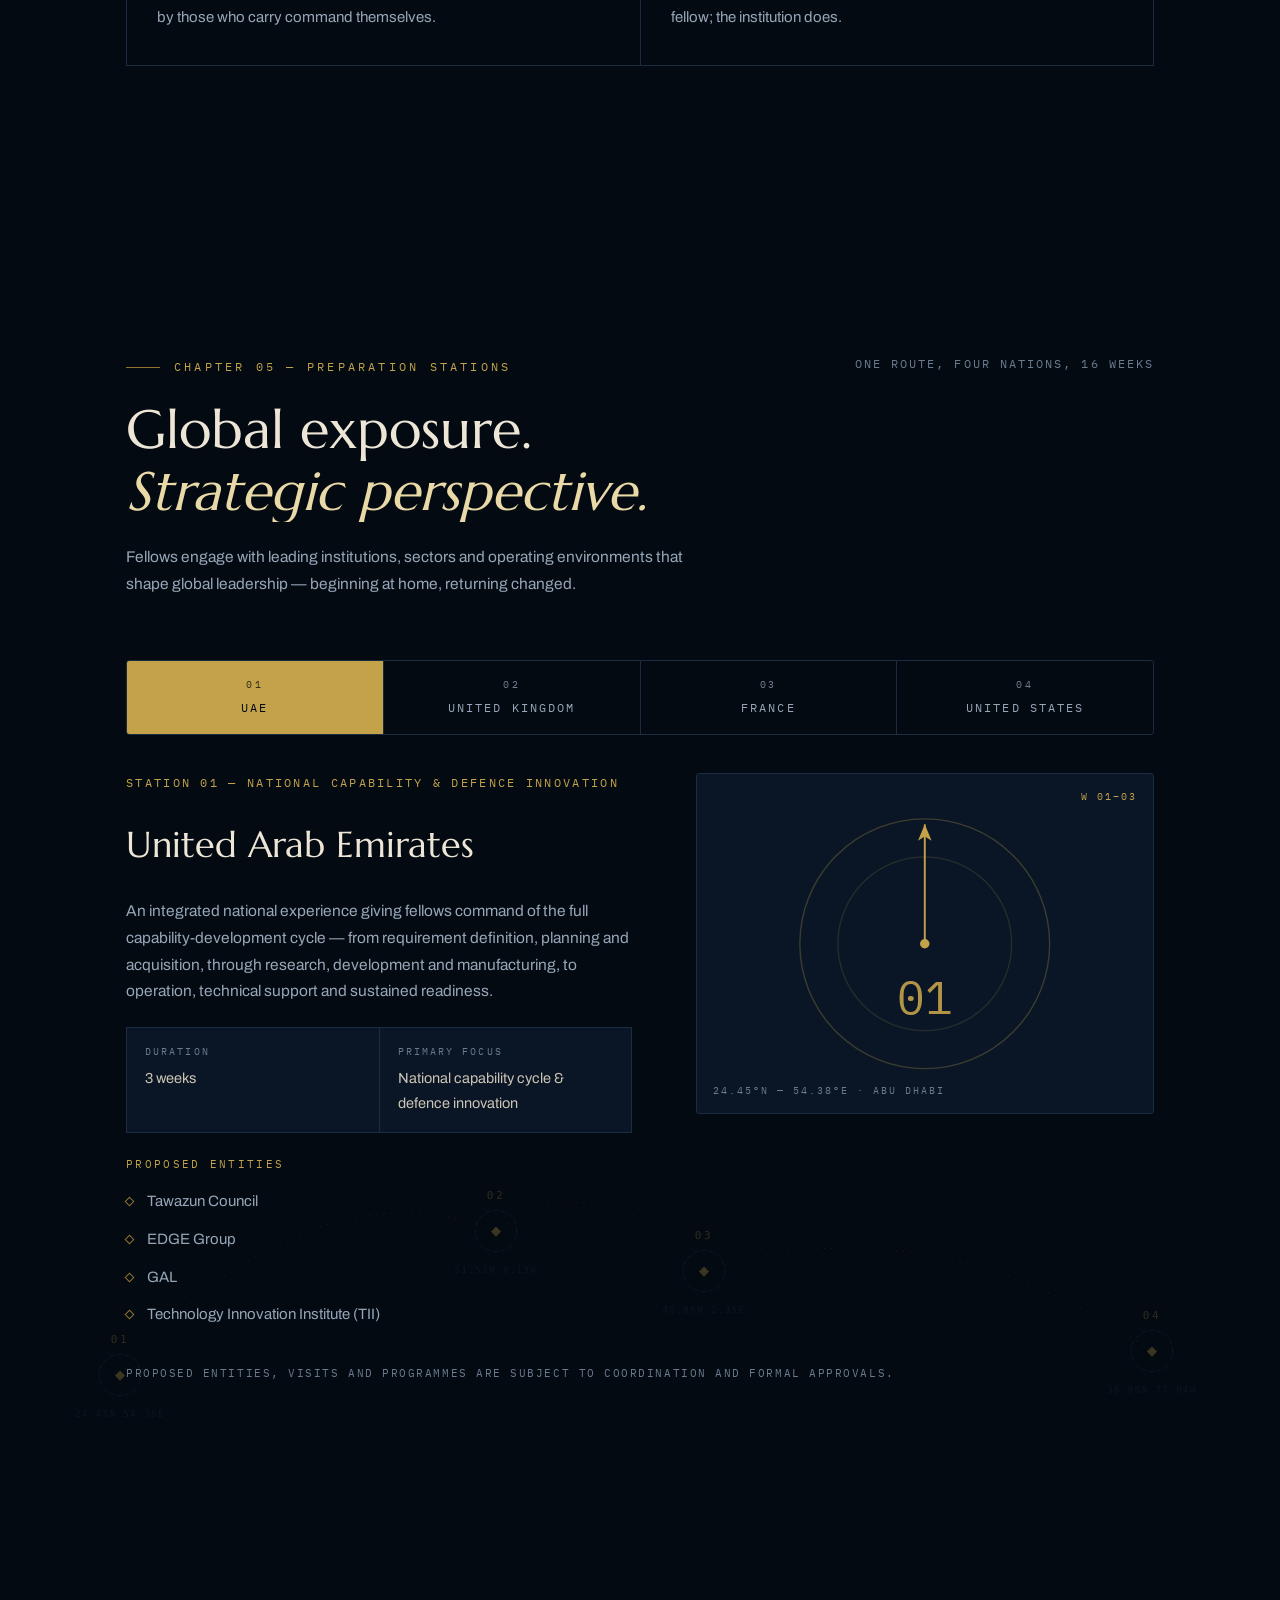
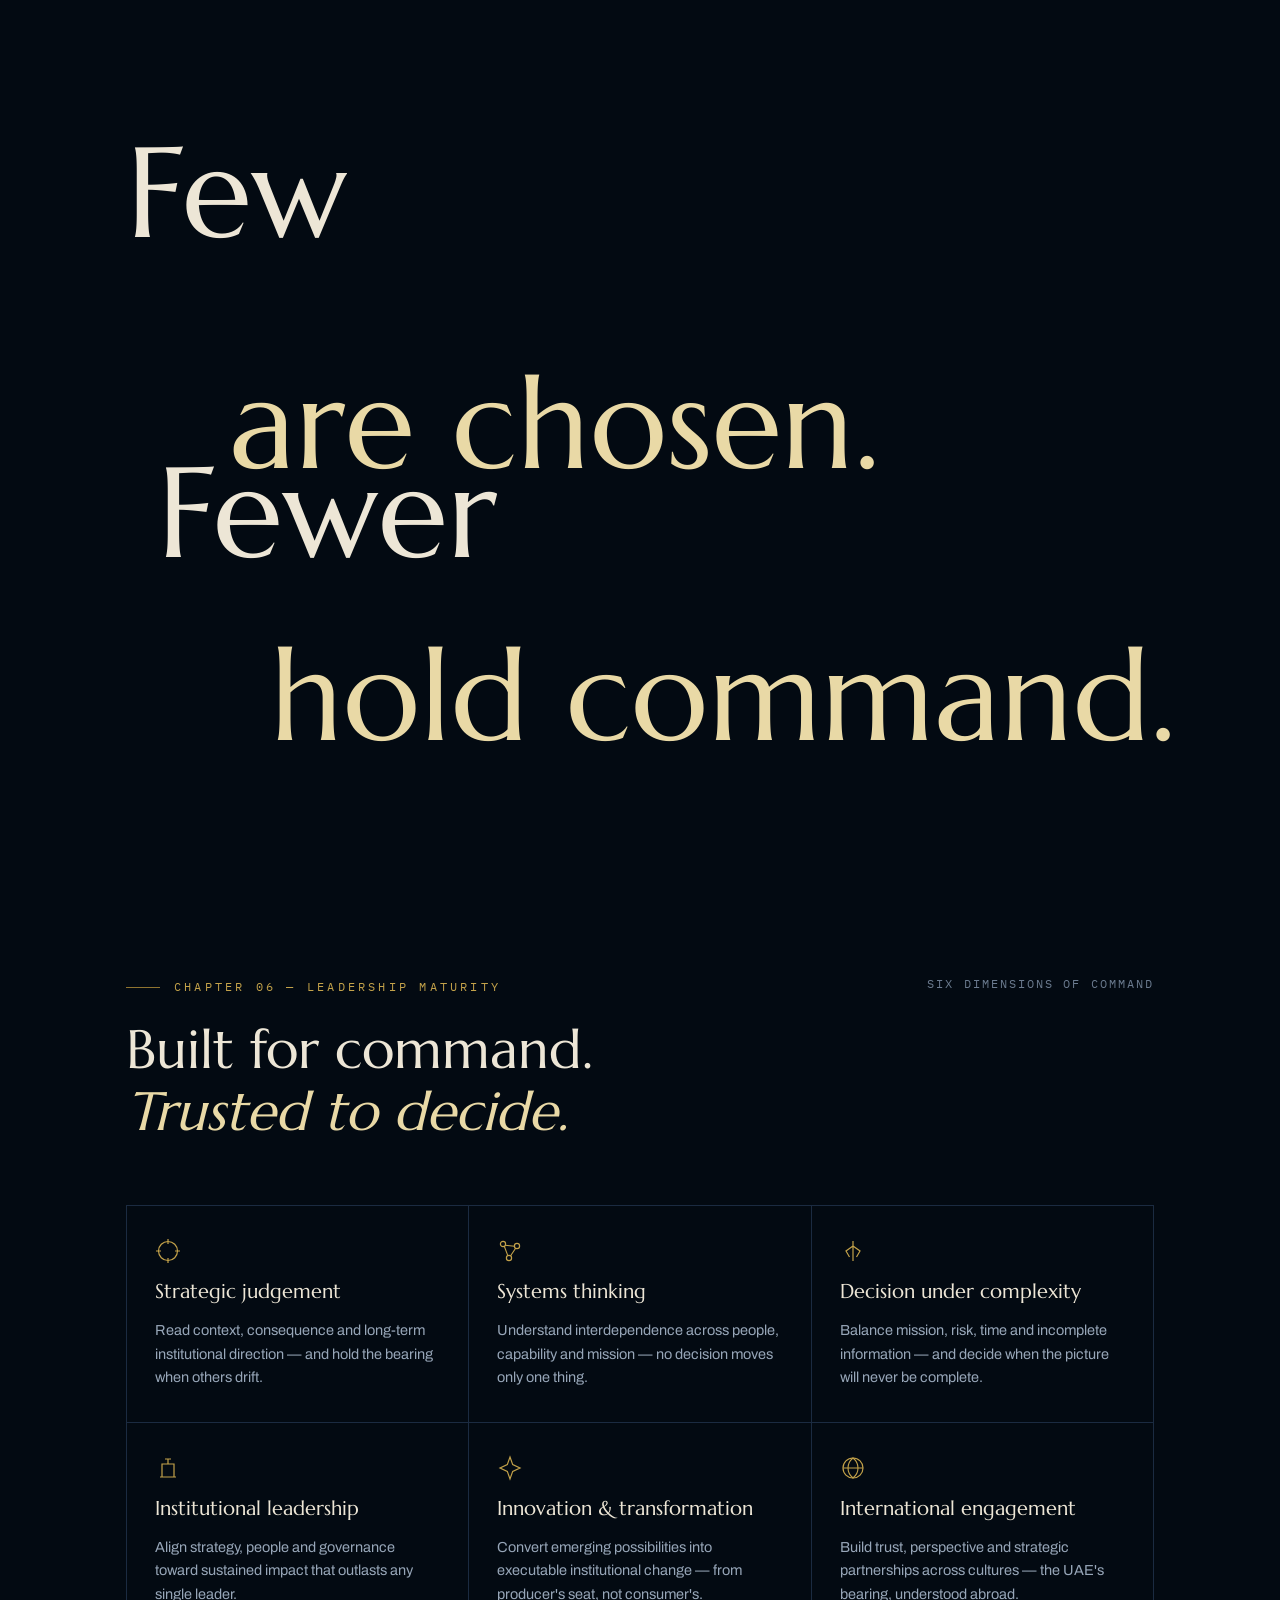
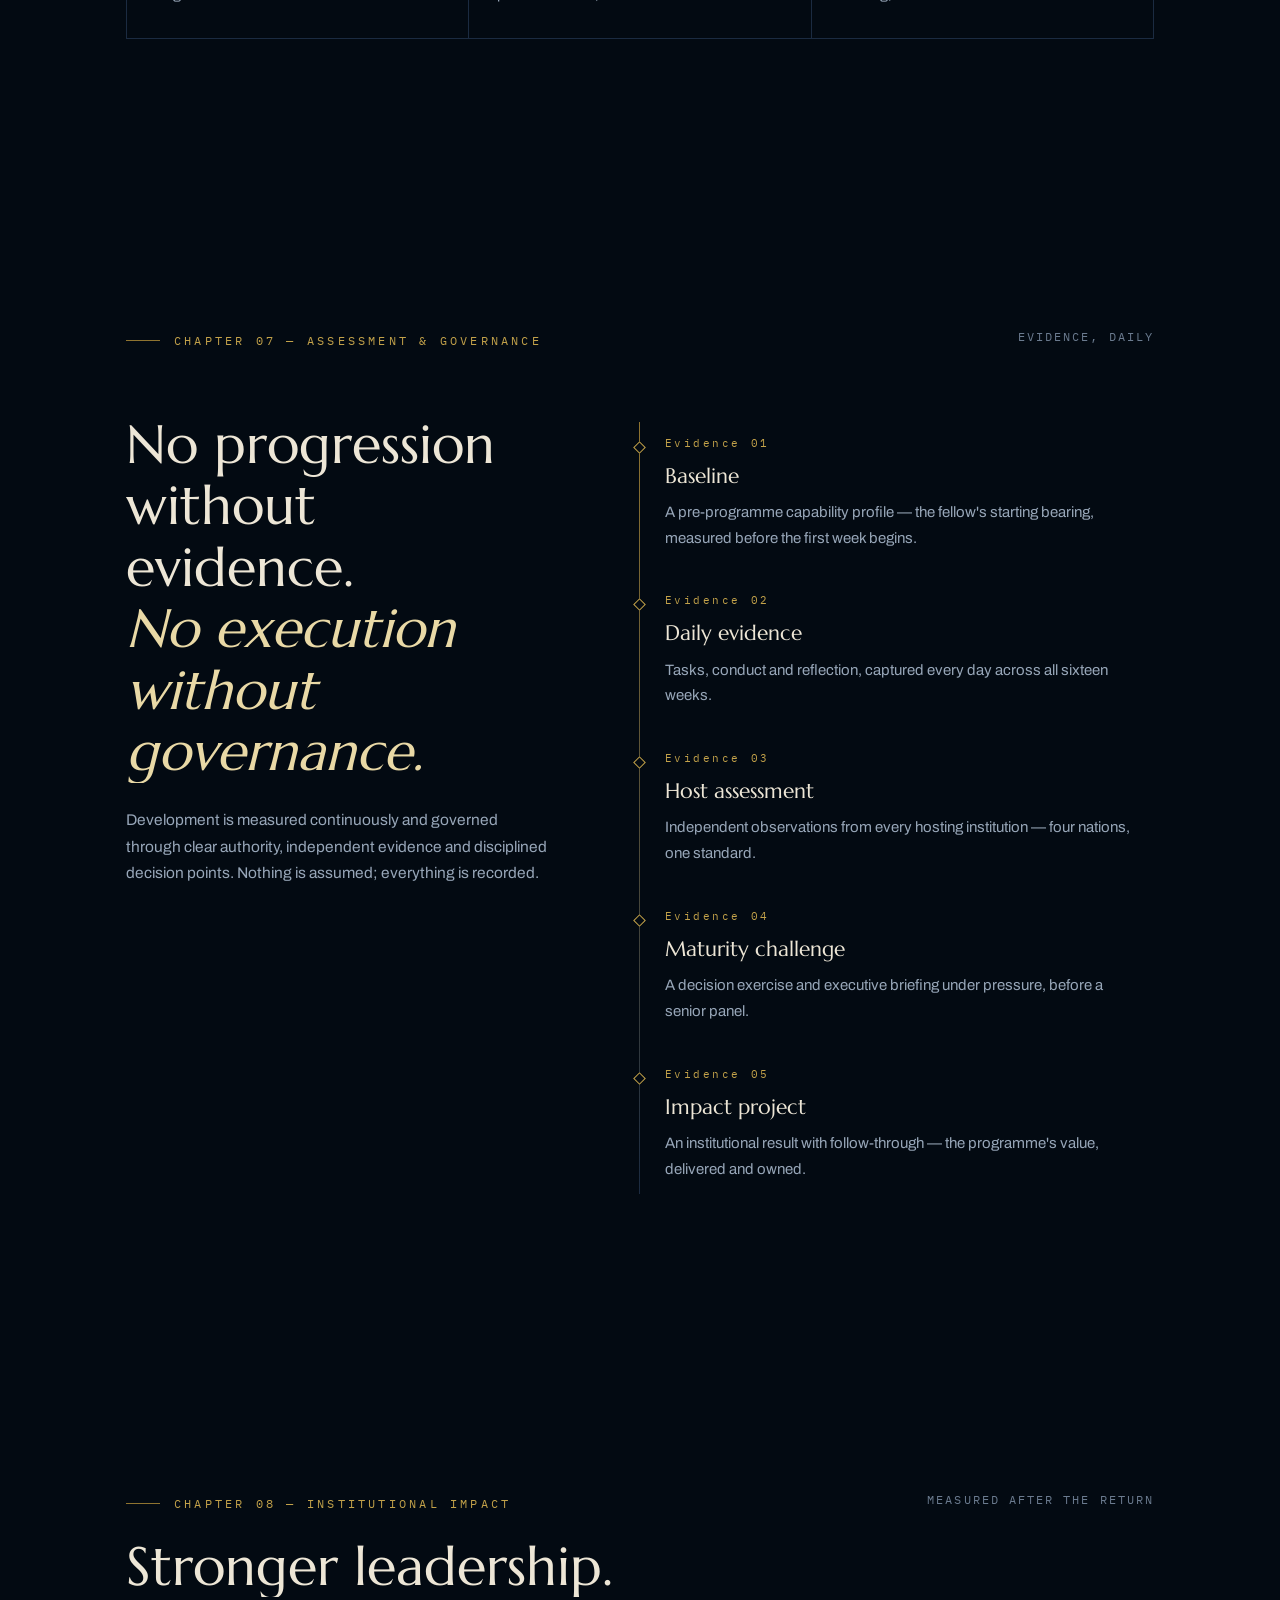
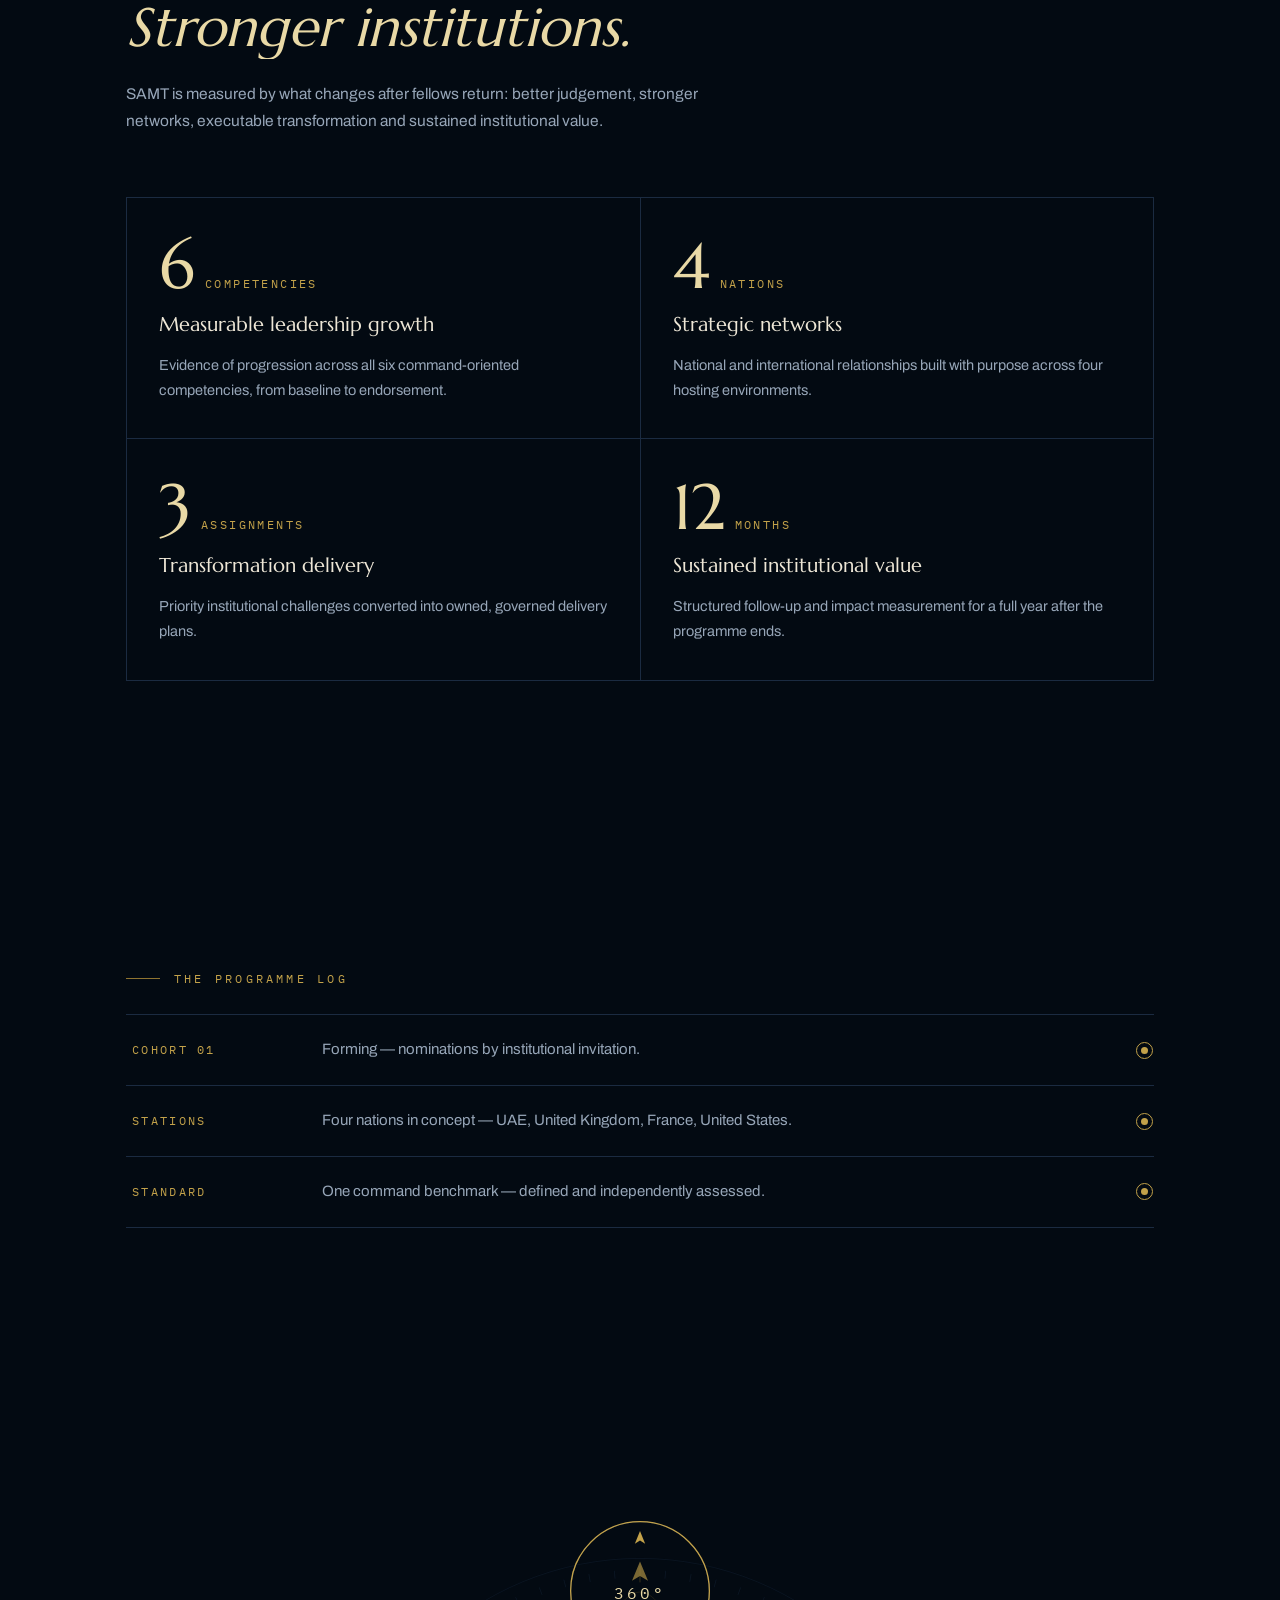
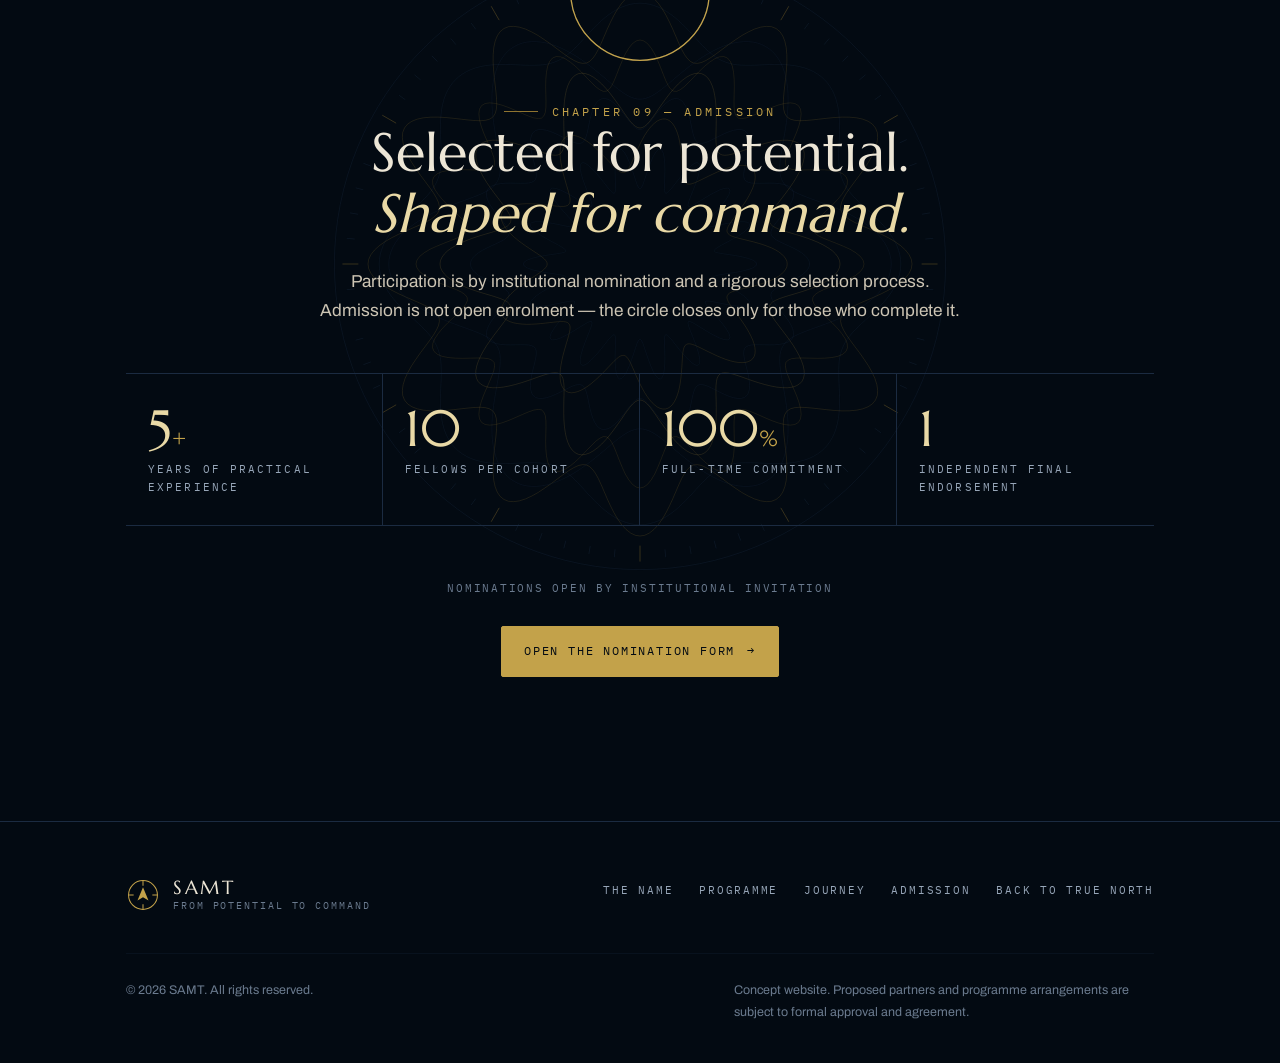
==== commit 3ac3f361: "Add strategic foundation section" ====
--- a/index.html
+++ b/index.html
@@ -10,20 +10,20 @@
 <link rel="icon" type="image/svg+xml" href="data:image/svg+xml,%3Csvg xmlns='http://www.w3.org/2000/svg' viewBox='0 0 40 40'%3E%3Ccircle cx='20' cy='20' r='16.5' fill='none' stroke='%23C3A24A' stroke-width='2.4'/%3E%3Cpath d='M20 10.5l6.8 16.3L20 22.7l-6.8 4.1Z' fill='%23C3A24A'/%3E%3C/svg%3E">
 <meta name="robots" content="index,follow,max-image-preview:large">
 <meta name="referrer" content="strict-origin-when-cross-origin">
-<link rel="canonical" href="https://ahmedyyya.github.io/SAMT5/">
+<link rel="canonical" href="https://ahmedyyya.github.io/SAMT4/">
 <meta property="og:type" content="website">
 <meta property="og:title" content="SAMT — From Potential to Command">
 <meta property="og:description" content="Selected for potential. Shaped for command.">
-<meta property="og:url" content="https://ahmedyyya.github.io/SAMT5/">
-<meta property="og:image" content="https://ahmedyyya.github.io/SAMT5/preview/approved-creative-reference.png">
+<meta property="og:url" content="https://ahmedyyya.github.io/SAMT4/">
+<meta property="og:image" content="https://ahmedyyya.github.io/SAMT4/preview/approved-creative-reference.png">
 <meta property="og:image:alt" content="SAMT — From Potential to Command">
 <meta property="og:locale" content="en_AE">
 <meta property="og:locale:alternate" content="ar_AE">
 <meta name="twitter:card" content="summary_large_image">
 <meta name="twitter:title" content="SAMT — From Potential to Command">
 <meta name="twitter:description" content="Selected for potential. Shaped for command.">
-<meta name="twitter:image" content="https://ahmedyyya.github.io/SAMT5/preview/approved-creative-reference.png">
-<script type="application/ld+json">{"@context":"https://schema.org","@type":"WebSite","name":"SAMT","alternateName":"\u0633\u0645\u062a","url":"https://ahmedyyya.github.io/SAMT5/","inLanguage":["en","ar"],"description":"A selective leadership programme progressing exceptional potential toward command readiness."}</script>
+<meta name="twitter:image" content="https://ahmedyyya.github.io/SAMT4/preview/approved-creative-reference.png">
+<script type="application/ld+json">{"@context":"https://schema.org","@type":"WebSite","name":"SAMT","alternateName":"\u0633\u0645\u062a","url":"https://ahmedyyya.github.io/SAMT4/","inLanguage":["en","ar"],"description":"A selective leadership programme progressing exceptional potential toward command readiness."}</script>
 <link rel="preconnect" href="https://fonts.googleapis.com">
 <link rel="preconnect" href="https://fonts.gstatic.com" crossorigin>
 <link href="https://fonts.googleapis.com/css2?family=Marcellus&family=Archivo:wght@400;500;600&family=IBM+Plex+Mono:wght@400;500&family=Amiri:ital,wght@0,400;0,700;1,400&family=IBM+Plex+Sans+Arabic:wght@400;500;600&display=swap" rel="stylesheet">
@@ -200,6 +200,49 @@
   </div>
 </section>
 
+<!-- ══════════ STRATEGIC FOUNDATION ══════════ -->
+<section class="chapter foundation" id="foundation" aria-labelledby="foundation-title">
+  <div class="wrap">
+    <div class="chapter-head reveal">
+      <div class="top">
+        <p class="eyebrow" data-i18n="foundationEyebrow">Strategic foundation</p>
+        <span class="bearing-tag" data-i18n="foundationBearing">WHY SAMT EXISTS</span>
+      </div>
+      <h2 class="display h2" id="foundation-title" data-i18n-html="foundationH2">From leadership potential to<br><em>measurable institutional impact.</em></h2>
+    </div>
+
+    <div class="foundation-grid">
+      <article class="foundation-card reveal">
+        <div class="foundation-card__head">
+          <span class="foundation-card__index" aria-hidden="true"><b>01</b></span>
+          <h3 data-i18n="foundationPurposeTitle">Purpose</h3>
+        </div>
+        <p data-i18n="foundationPurposeBody">To build a selected leadership cadre from across the Ministry, equipped with leadership competence, institutional and operational awareness, and the ability to manage capabilities and resources strategically and make sound decisions. SAMT converts institutional experience and applied learning into higher operational readiness, more effective leadership and sustained institutional impact that strengthens the Ministry's ability to deliver its strategic priorities.</p>
+      </article>
+
+      <article class="foundation-card reveal" data-delay="1">
+        <div class="foundation-card__head">
+          <span class="foundation-card__index" aria-hidden="true"><b>02</b></span>
+          <h3 data-i18n="foundationNeedTitle">Institutional need</h3>
+        </div>
+        <p data-i18n="foundationNeedBody">The strategic gap is not a shortage of training programmes, but the absence of an integrated, structured pathway that connects the identification of leadership potential with objective assessment, learning across diverse leadership environments, practical application to real institutional challenges, and measurement of whether learning and behaviour transfer into performance.</p>
+        <p class="foundation-card__response" data-i18n="foundationNeedResponse">SAMT closes this gap through a unified, auditable pathway that begins with application and selection, continues through preparation stations and practical application, and concludes with impact measurement and verification of the strategic benefits achieved.</p>
+      </article>
+    </div>
+
+    <div class="foundation-pathway reveal" data-delay="2">
+      <p class="foundation-pathway__label" data-i18n="foundationPathLabel">The integrated pathway</p>
+      <ol class="foundation-path">
+        <li><span aria-hidden="true"><b>01</b></span><strong data-i18n="foundationStep1">Potential identification</strong></li>
+        <li><span aria-hidden="true"><b>02</b></span><strong data-i18n="foundationStep2">Objective assessment</strong></li>
+        <li><span aria-hidden="true"><b>03</b></span><strong data-i18n="foundationStep3">Preparation stations</strong></li>
+        <li><span aria-hidden="true"><b>04</b></span><strong data-i18n="foundationStep4">Practical application</strong></li>
+        <li><span aria-hidden="true"><b>05</b></span><strong data-i18n="foundationStep5">Impact measurement</strong></li>
+      </ol>
+    </div>
+  </div>
+</section>
+
 <!-- ══════════ CH 03 — JOURNEY ══════════ -->
 <section class="chapter" id="journey">
   <div class="wrap">
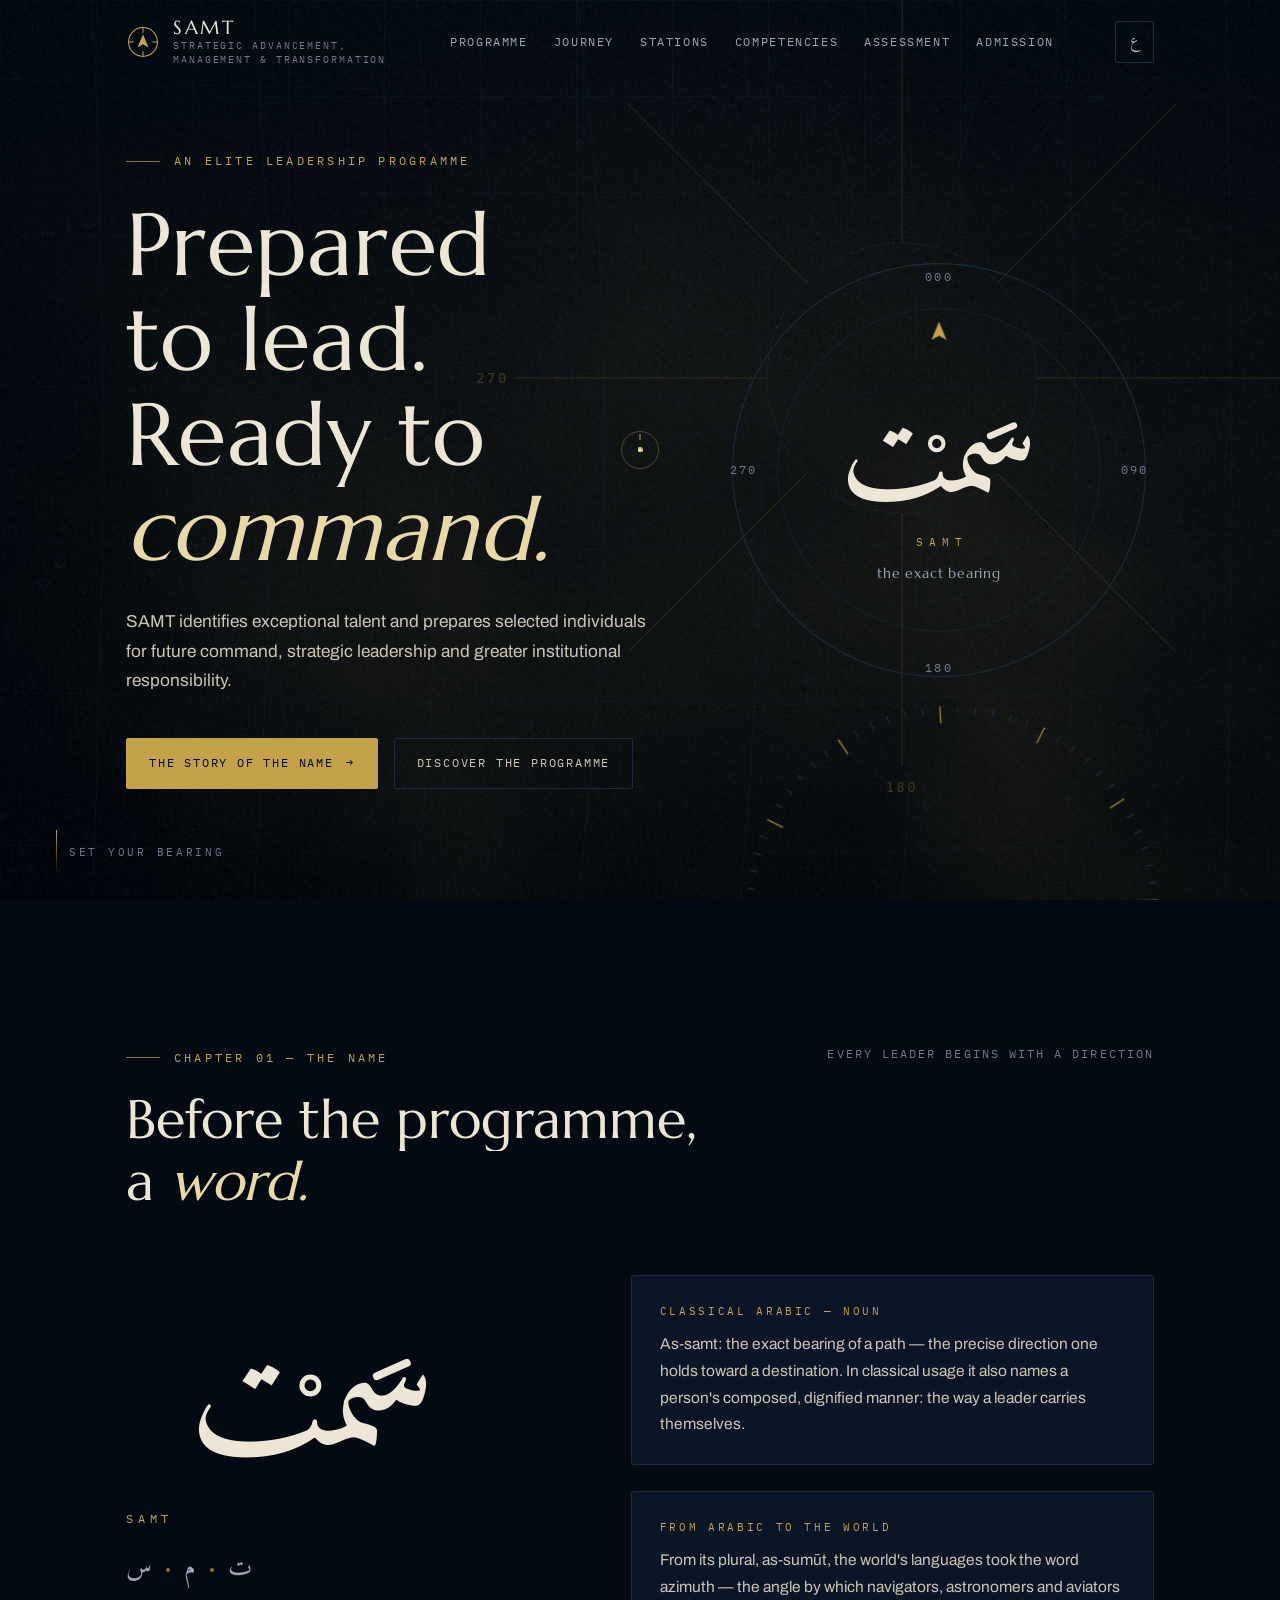
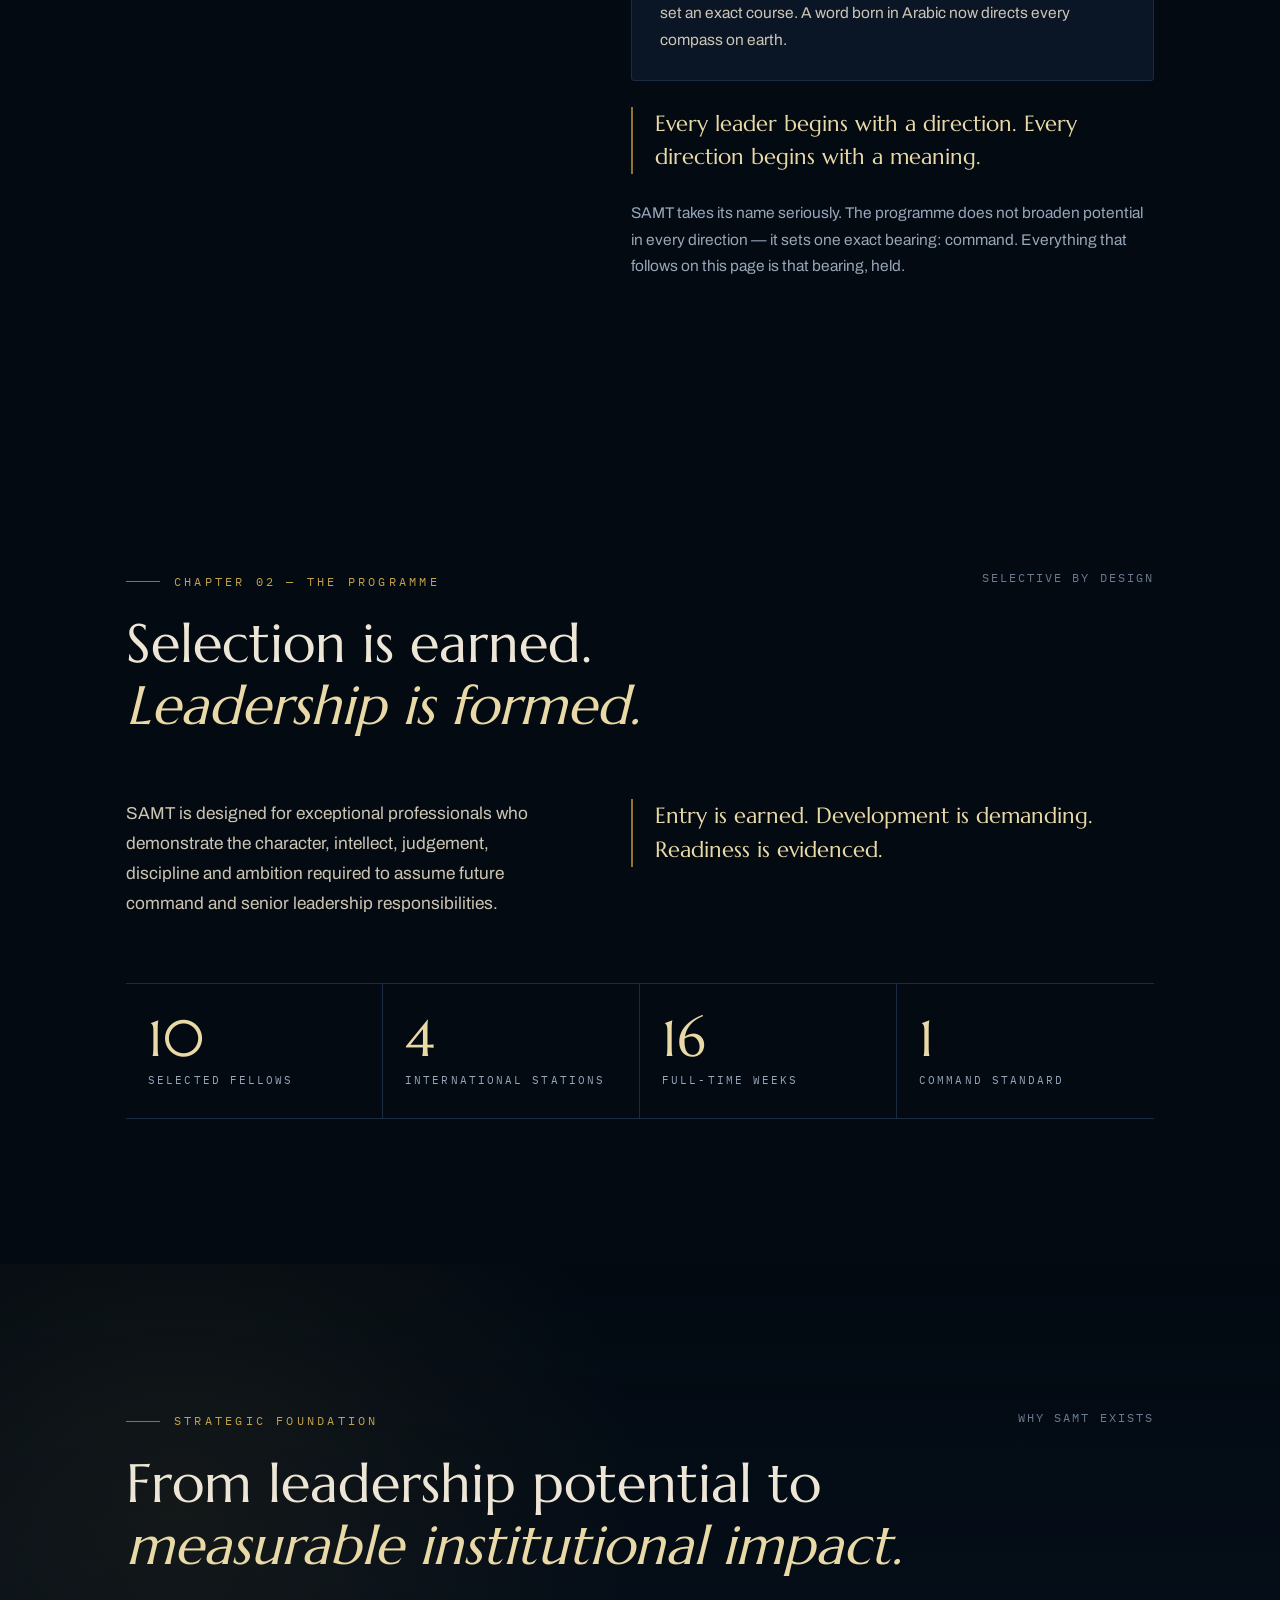
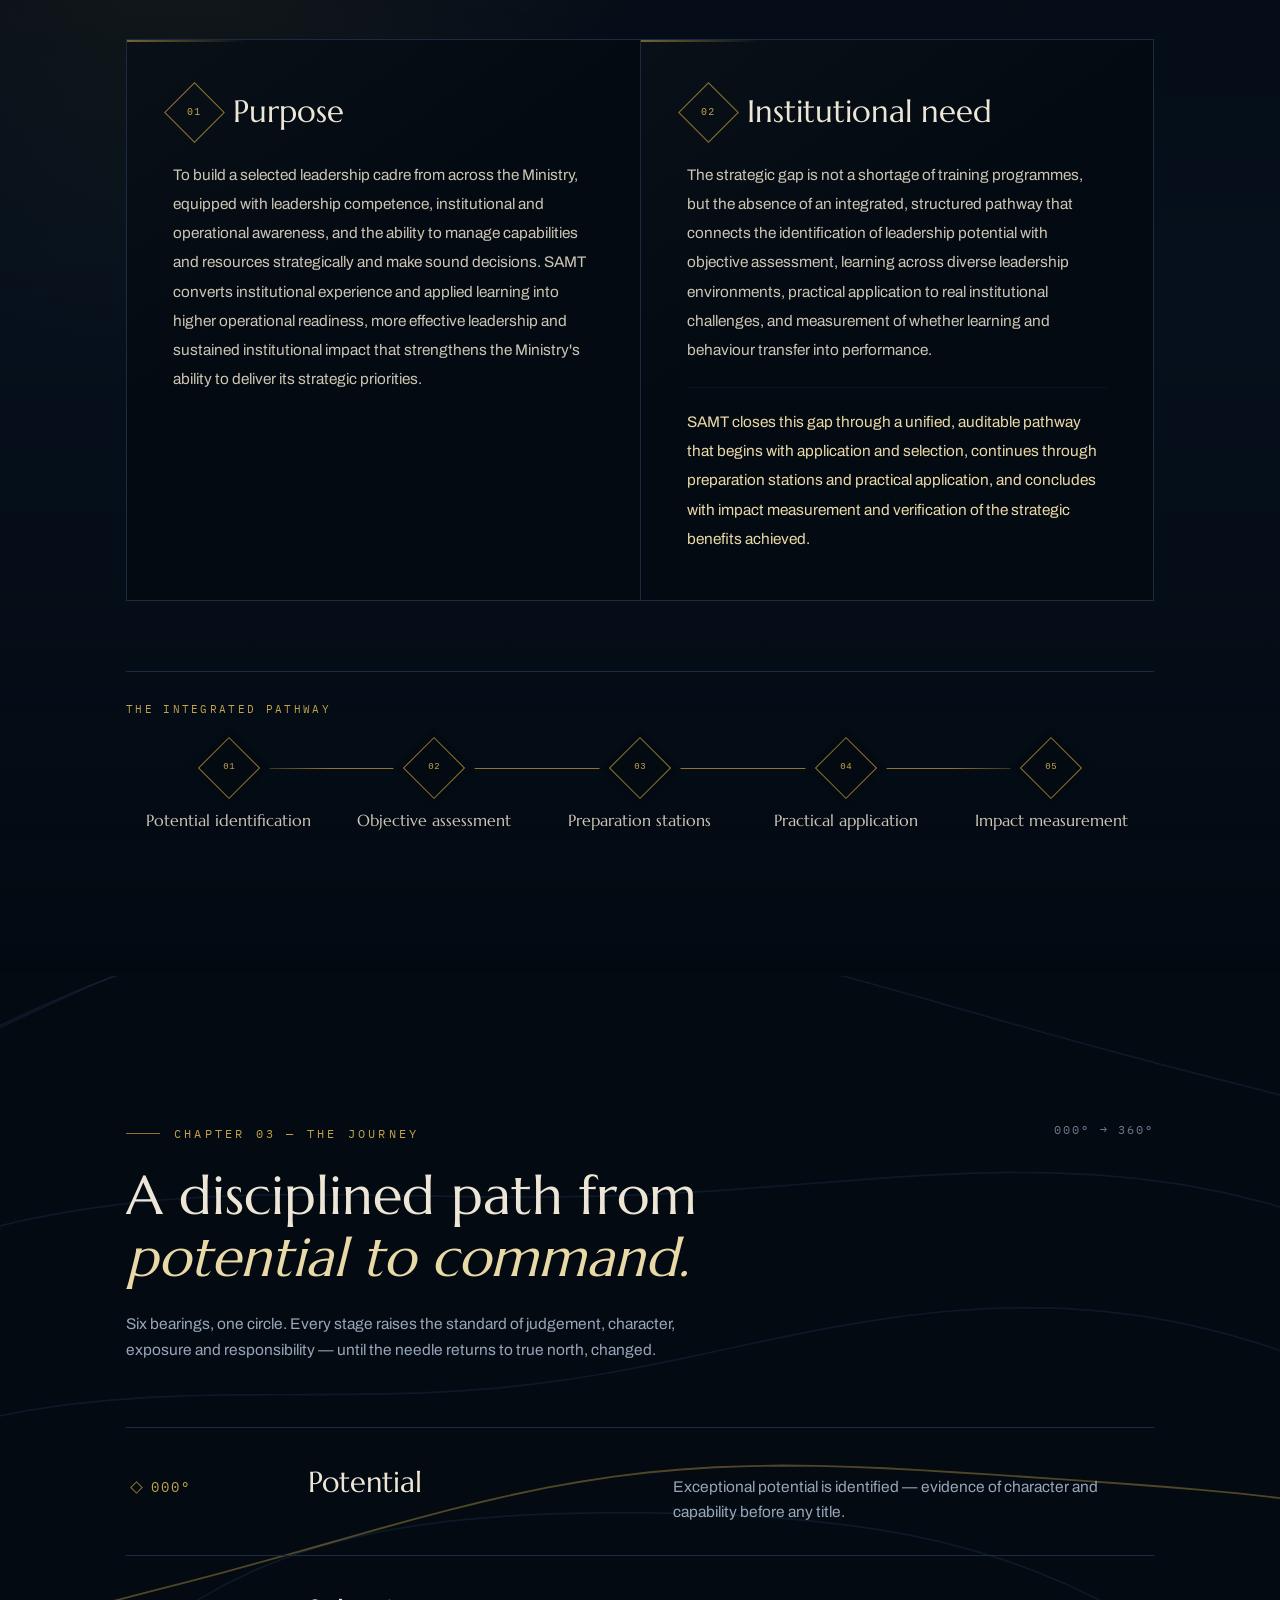
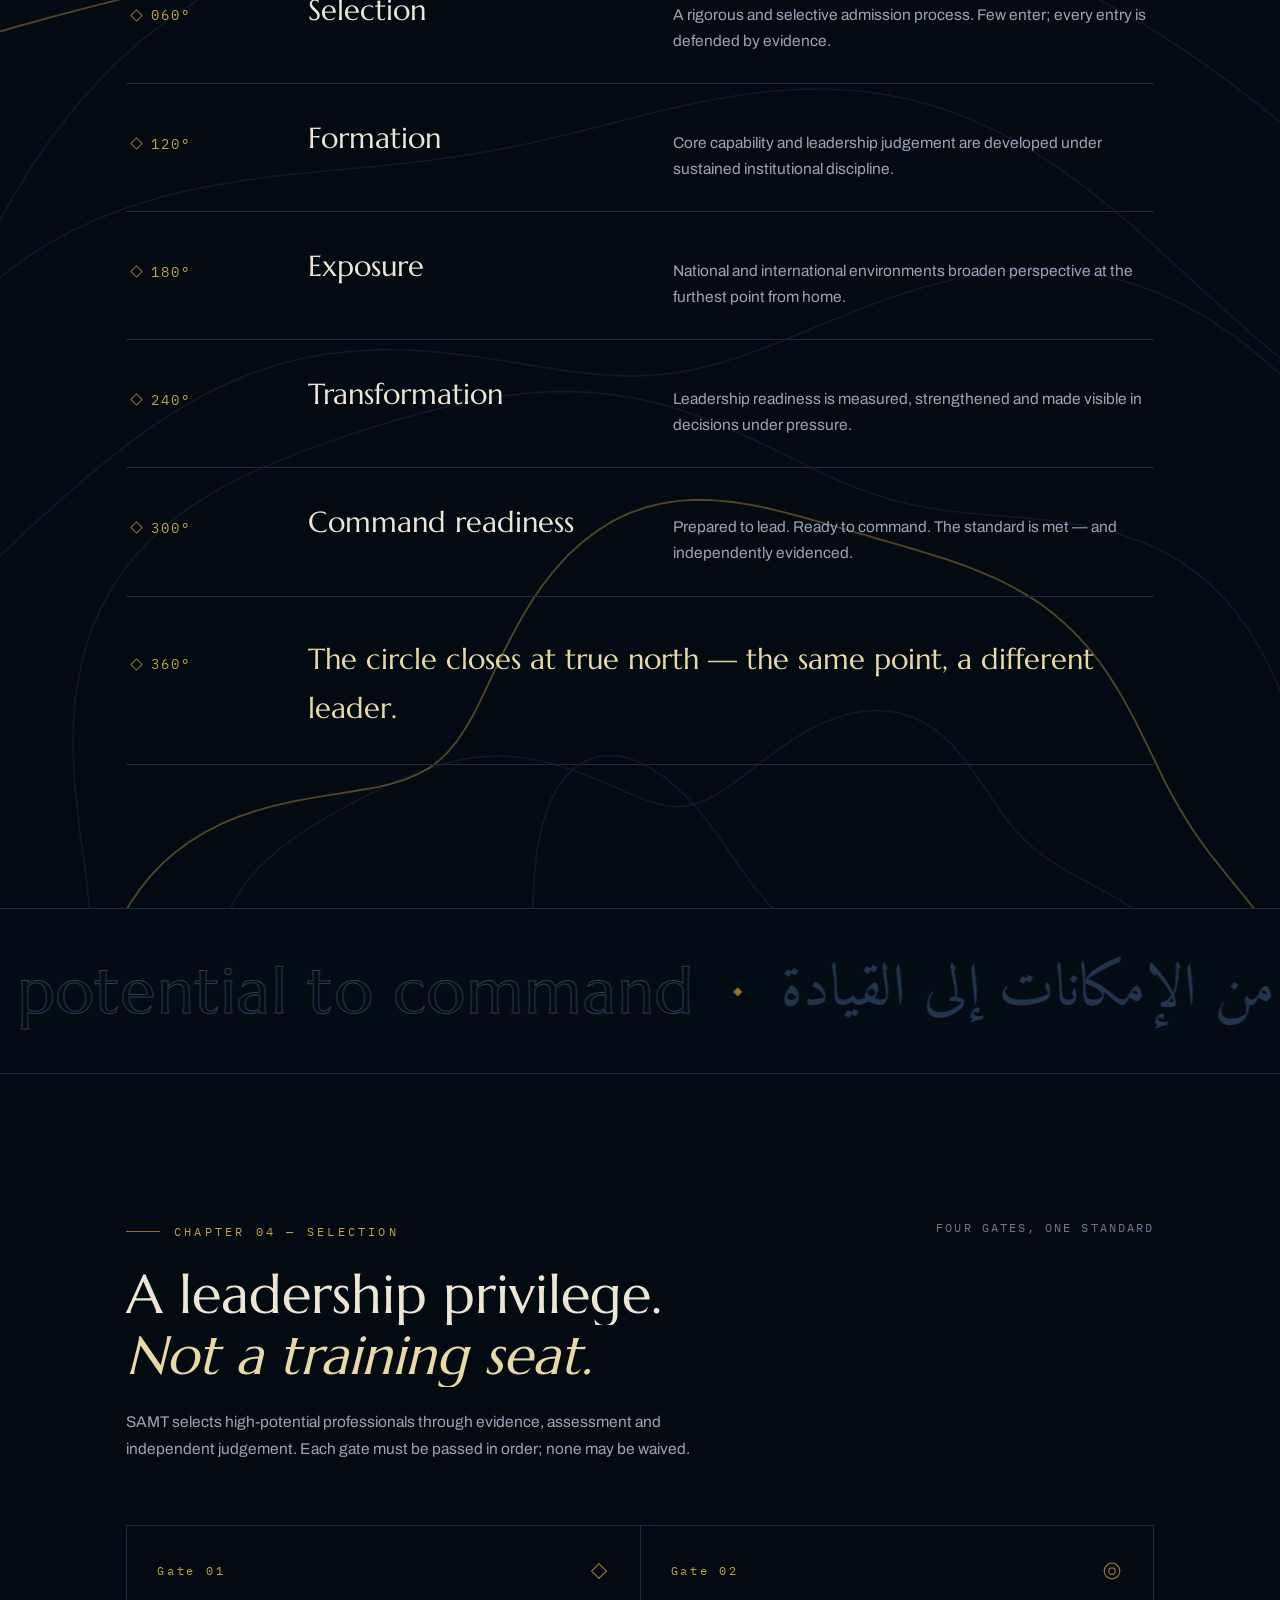
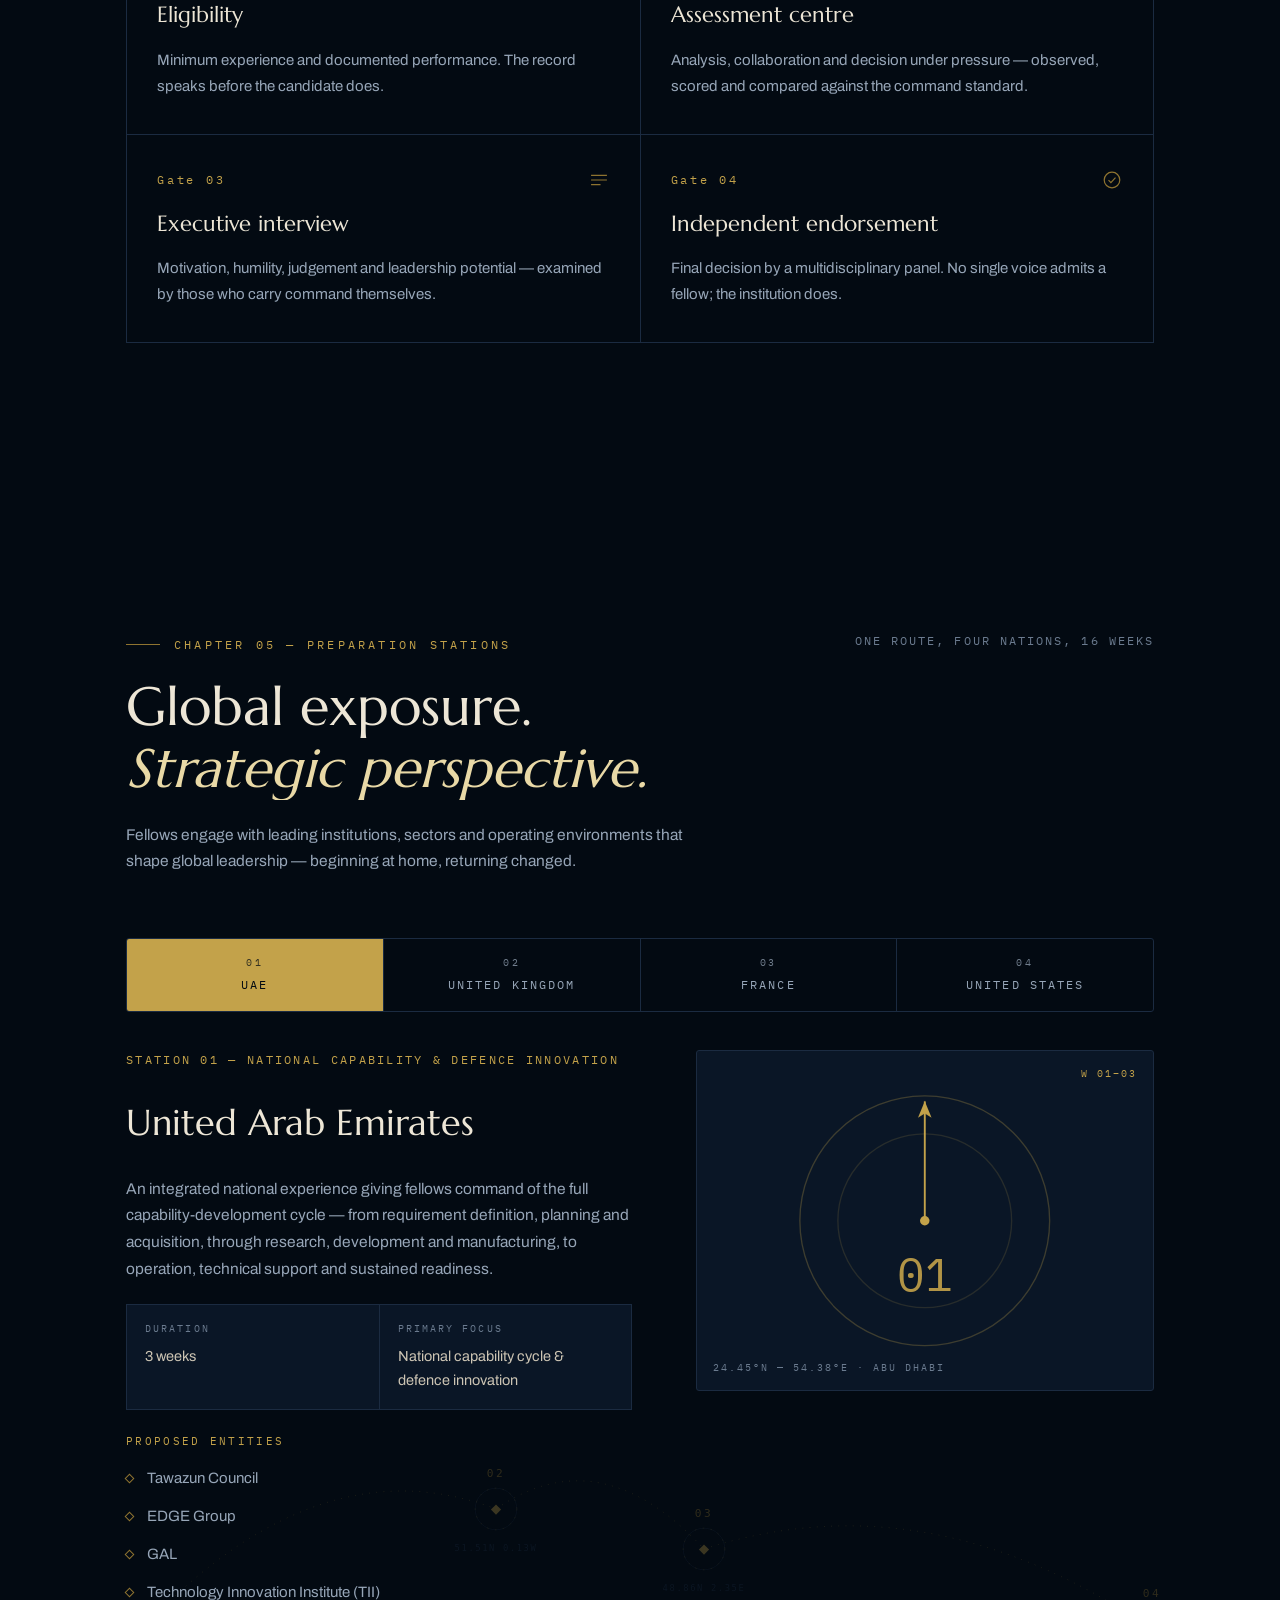
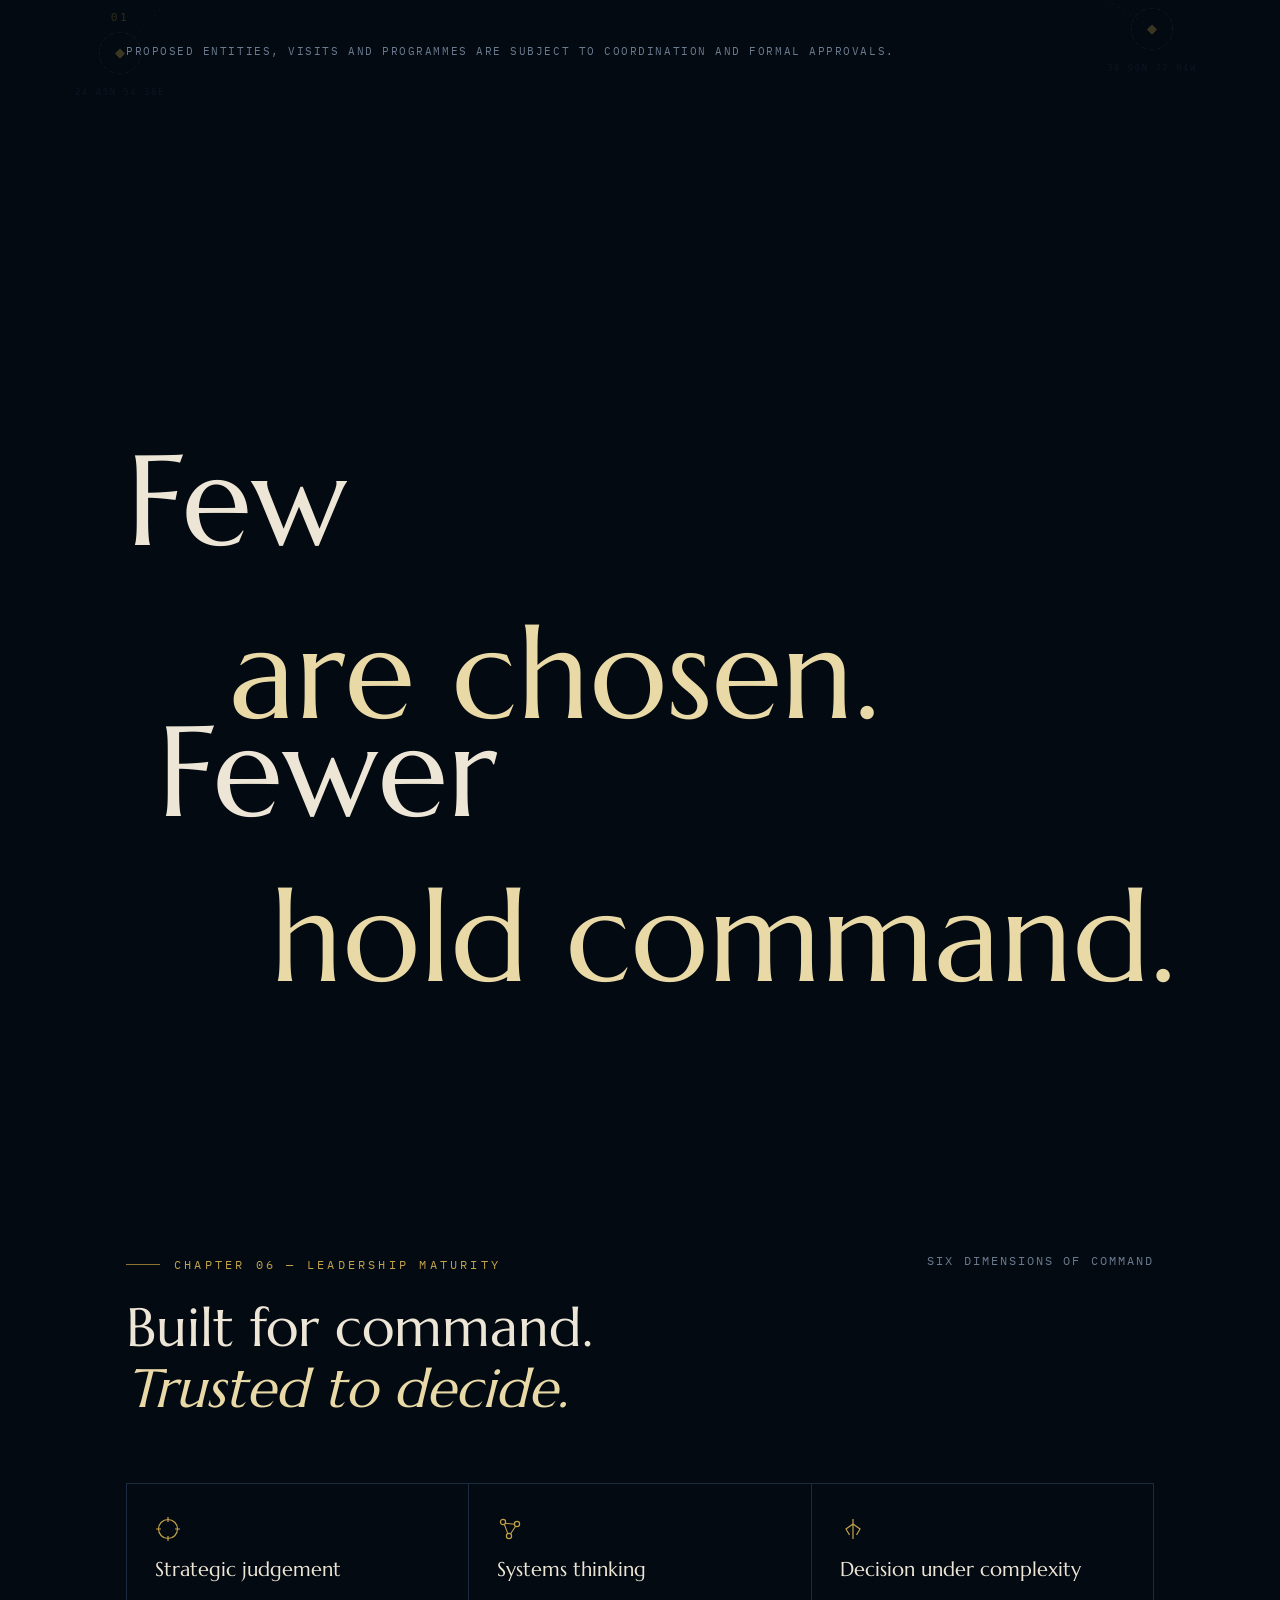
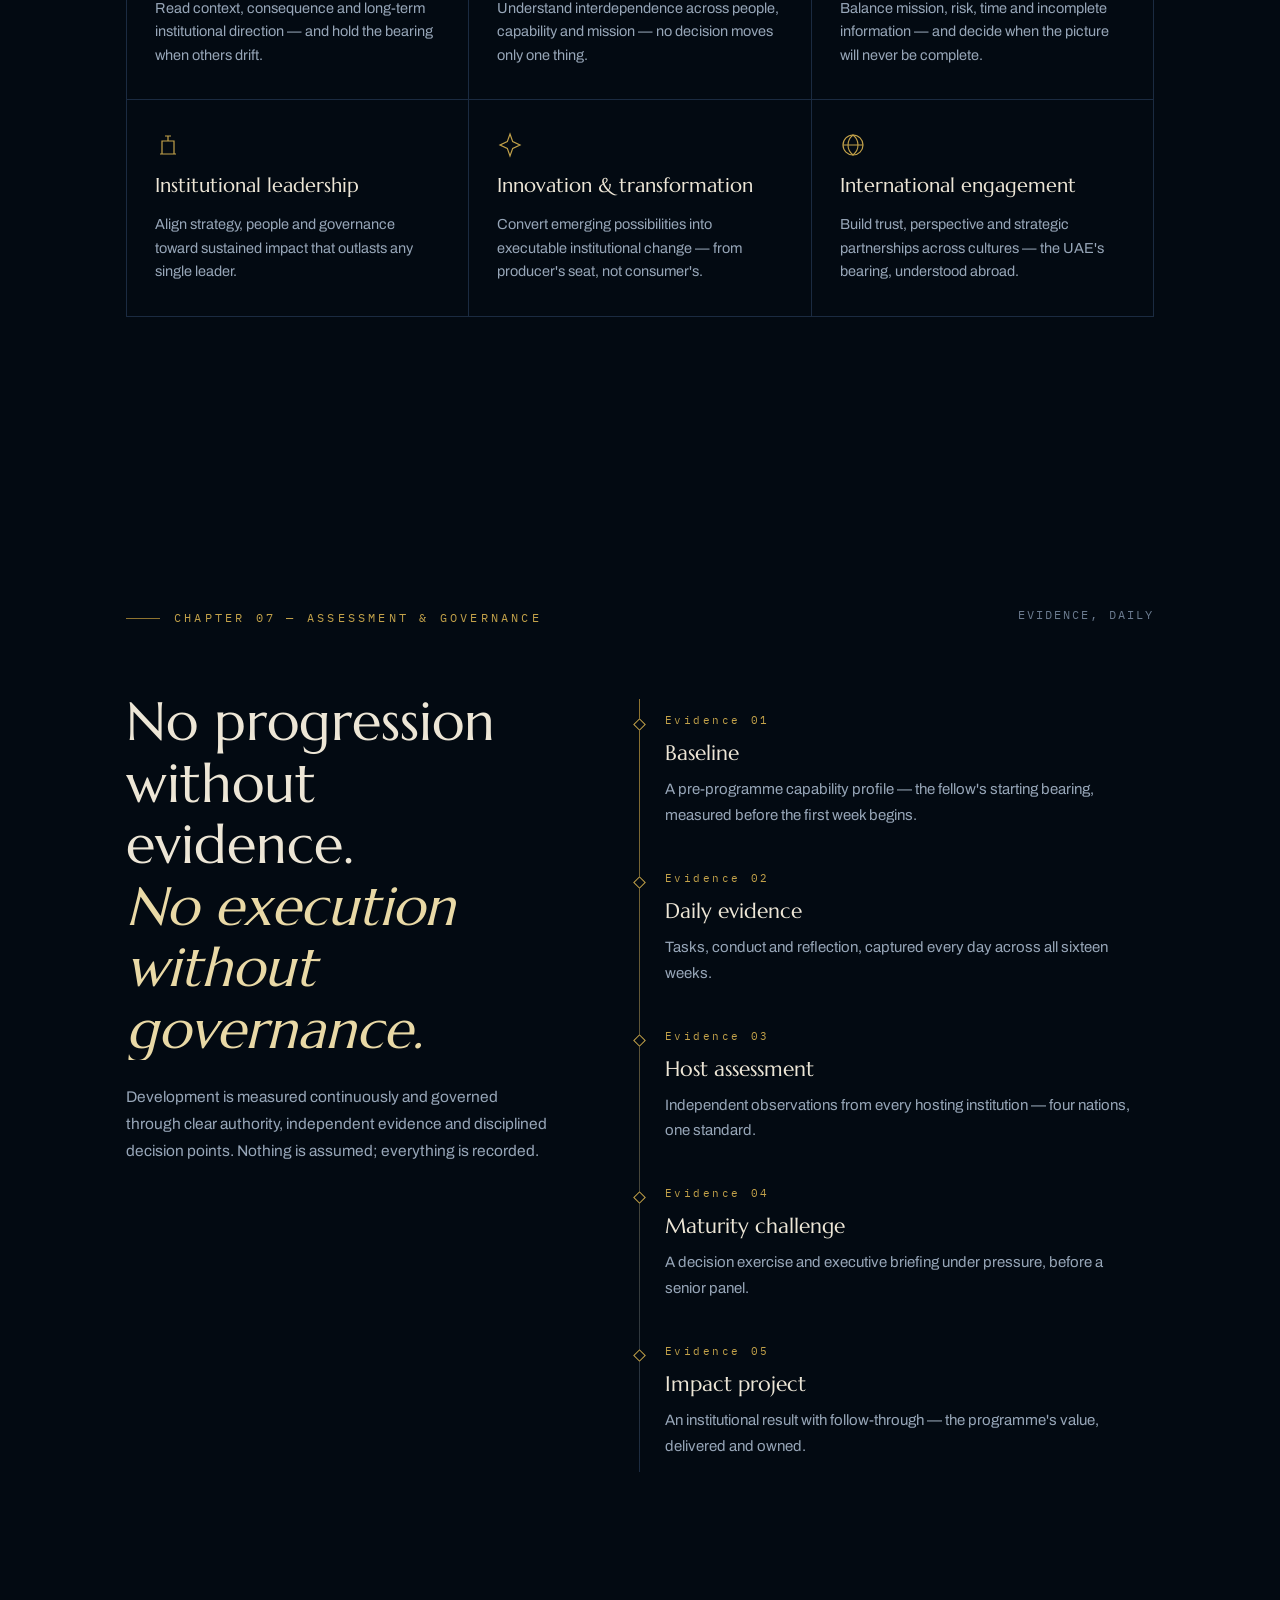
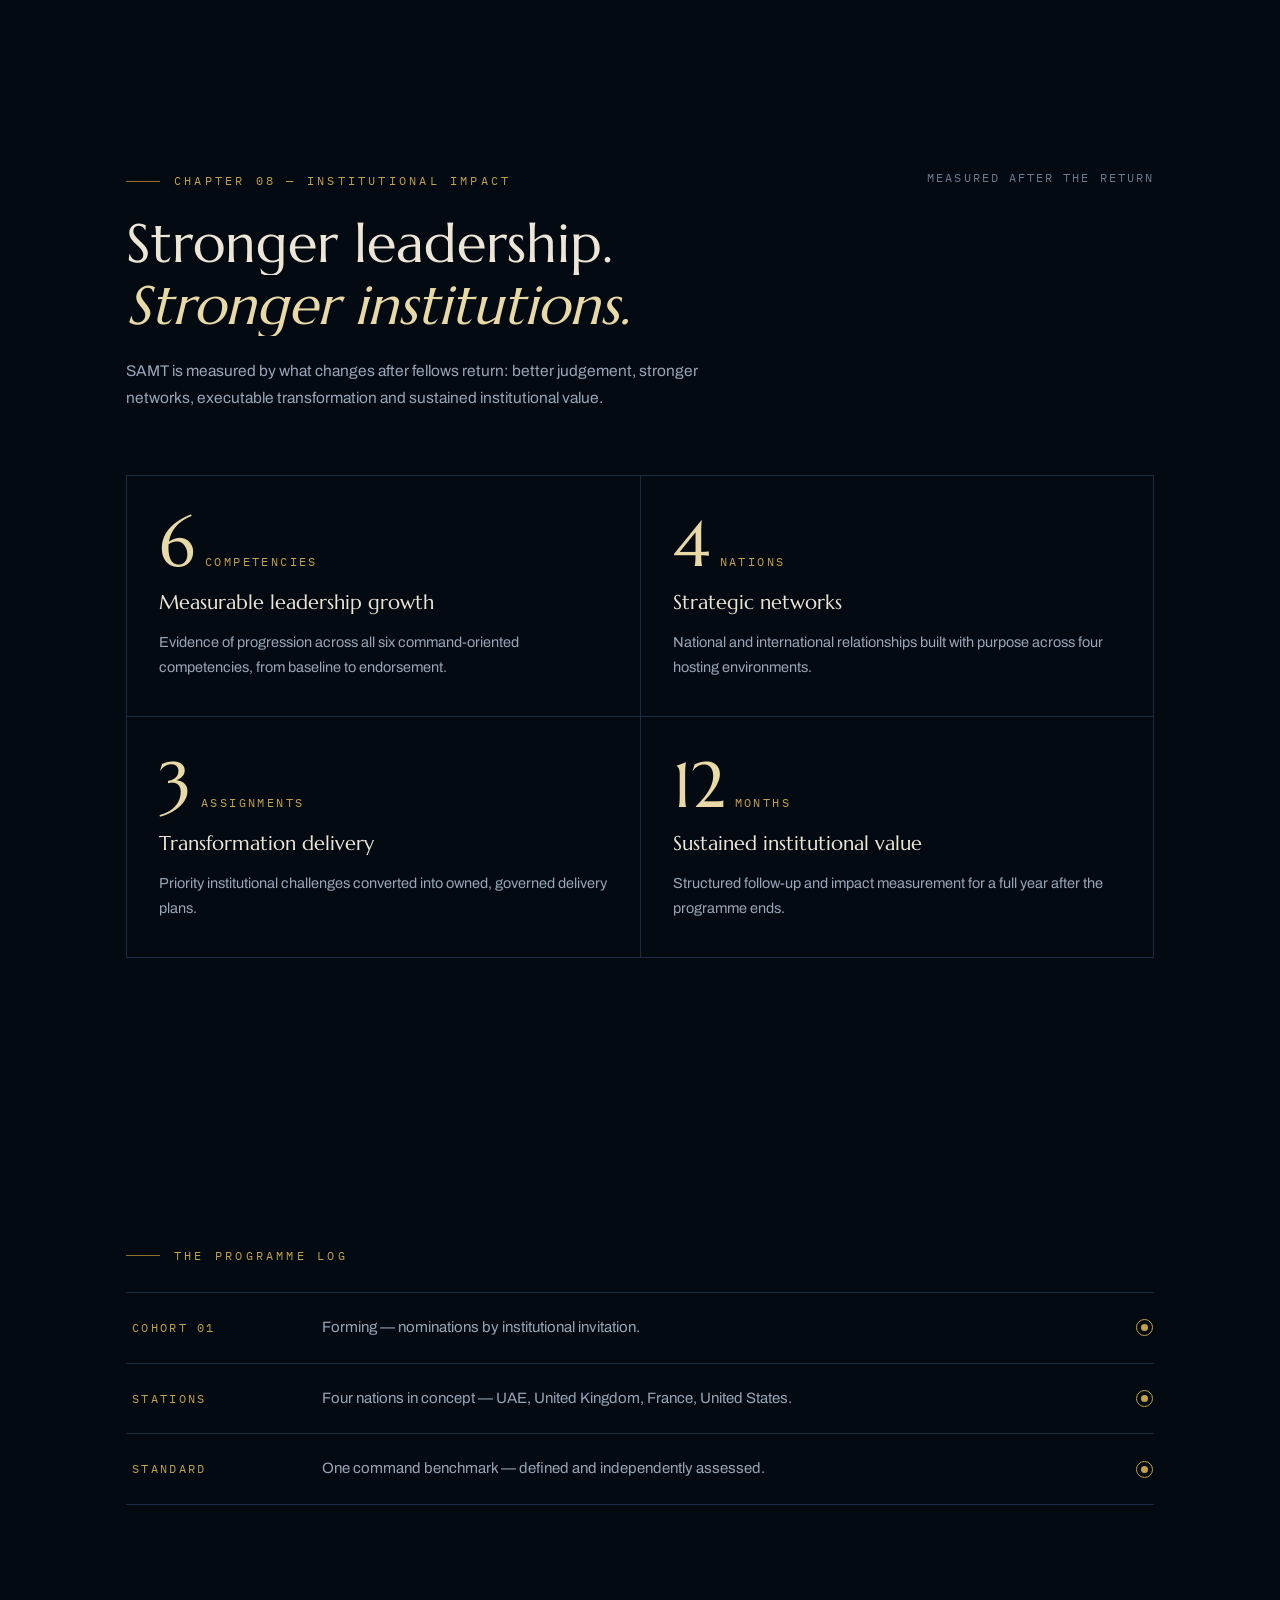
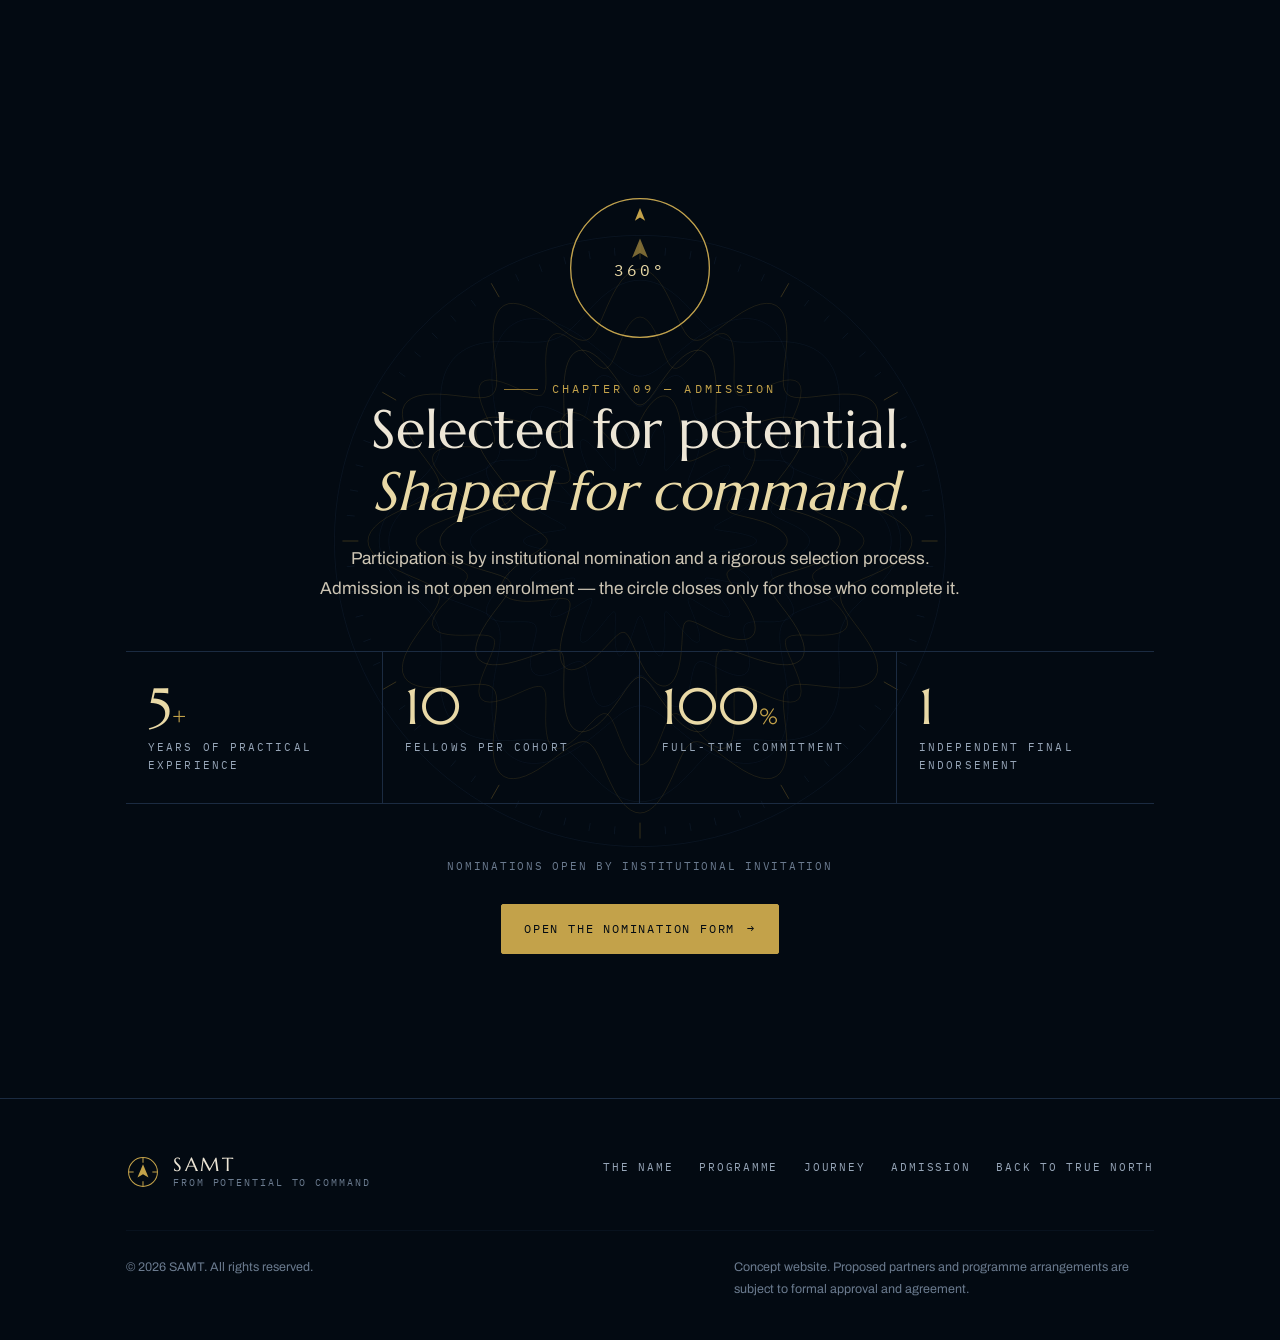
==== commit f5c3e559: "Merge dc7167f983a5e14fffa21e764970d5510029f7a1 into 0eef3afafe901f712d1d99ce44ceaa7a3bd102eb" ====
--- a/index.html
+++ b/index.html
@@ -10,20 +10,20 @@
 <link rel="icon" type="image/svg+xml" href="data:image/svg+xml,%3Csvg xmlns='http://www.w3.org/2000/svg' viewBox='0 0 40 40'%3E%3Ccircle cx='20' cy='20' r='16.5' fill='none' stroke='%23C3A24A' stroke-width='2.4'/%3E%3Cpath d='M20 10.5l6.8 16.3L20 22.7l-6.8 4.1Z' fill='%23C3A24A'/%3E%3C/svg%3E">
 <meta name="robots" content="index,follow,max-image-preview:large">
 <meta name="referrer" content="strict-origin-when-cross-origin">
-<link rel="canonical" href="https://ahmedyyya.github.io/SAMT4/">
+<link rel="canonical" href="https://ahmedyyya.github.io/SAMT5/">
 <meta property="og:type" content="website">
 <meta property="og:title" content="SAMT — From Potential to Command">
 <meta property="og:description" content="Selected for potential. Shaped for command.">
-<meta property="og:url" content="https://ahmedyyya.github.io/SAMT4/">
-<meta property="og:image" content="https://ahmedyyya.github.io/SAMT4/preview/approved-creative-reference.png">
+<meta property="og:url" content="https://ahmedyyya.github.io/SAMT5/">
+<meta property="og:image" content="https://ahmedyyya.github.io/SAMT5/preview/approved-creative-reference.png">
 <meta property="og:image:alt" content="SAMT — From Potential to Command">
 <meta property="og:locale" content="en_AE">
 <meta property="og:locale:alternate" content="ar_AE">
 <meta name="twitter:card" content="summary_large_image">
 <meta name="twitter:title" content="SAMT — From Potential to Command">
 <meta name="twitter:description" content="Selected for potential. Shaped for command.">
-<meta name="twitter:image" content="https://ahmedyyya.github.io/SAMT4/preview/approved-creative-reference.png">
-<script type="application/ld+json">{"@context":"https://schema.org","@type":"WebSite","name":"SAMT","alternateName":"\u0633\u0645\u062a","url":"https://ahmedyyya.github.io/SAMT4/","inLanguage":["en","ar"],"description":"A selective leadership programme progressing exceptional potential toward command readiness."}</script>
+<meta name="twitter:image" content="https://ahmedyyya.github.io/SAMT5/preview/approved-creative-reference.png">
+<script type="application/ld+json">{"@context":"https://schema.org","@type":"WebSite","name":"SAMT","alternateName":"\u0633\u0645\u062a","url":"https://ahmedyyya.github.io/SAMT5/","inLanguage":["en","ar"],"description":"A selective leadership programme progressing exceptional potential toward command readiness."}</script>
 <link rel="preconnect" href="https://fonts.googleapis.com">
 <link rel="preconnect" href="https://fonts.gstatic.com" crossorigin>
 <link href="https://fonts.googleapis.com/css2?family=Marcellus&family=Archivo:wght@400;500;600&family=IBM+Plex+Mono:wght@400;500&family=Amiri:ital,wght@0,400;0,700;1,400&family=IBM+Plex+Sans+Arabic:wght@400;500;600&display=swap" rel="stylesheet">
--- a/styles.css
+++ b/styles.css
@@ -260,6 +260,90 @@
 html[lang="ar"] .defn .defn-term{font-family:var(--font-body);letter-spacing:0;font-size:12.5px}
 .defn p{color:var(--bone-dim)}
 
+/* ---------- strategic foundation ---------- */
+.foundation{
+  overflow:hidden;
+  background:
+    radial-gradient(circle at 14% 18%,rgba(195,162,74,.08),transparent 30%),
+    linear-gradient(180deg,transparent,rgba(10,22,38,.52) 48%,transparent);
+}
+.foundation-grid{
+  display:grid;grid-template-columns:repeat(2,minmax(0,1fr));gap:1px;
+  border:1px solid var(--line);background:var(--line);
+}
+.foundation-card{
+  position:relative;min-height:100%;padding:clamp(30px,4vw,46px);
+  display:flex;flex-direction:column;gap:22px;
+  background:linear-gradient(145deg,rgba(255,255,255,.025),transparent 42%),var(--night);
+  transition:background .45s var(--ease),transform .45s var(--ease);
+}
+.foundation-card::after{
+  content:"";position:absolute;inset-inline:0;top:0;height:2px;
+  background:linear-gradient(to right,var(--gold),transparent 68%);
+  opacity:.58;transform:scaleX(.34);transform-origin:0 50%;
+  transition:transform .65s var(--ease),opacity .45s var(--ease);
+}
+html[dir="rtl"] .foundation-card::after{
+  background:linear-gradient(to left,var(--gold),transparent 68%);transform-origin:100% 50%;
+}
+.foundation-card:hover{background:var(--ink);transform:translateY(-3px)}
+.foundation-card:hover::after{opacity:1;transform:scaleX(1)}
+.foundation-card__head{display:flex;align-items:center;gap:17px}
+.foundation-card__index{
+  width:43px;height:43px;display:grid;place-items:center;flex:none;
+  border:1px solid var(--gold-deep);color:var(--gold);
+  transform:rotate(45deg);
+}
+.foundation-card__index b{
+  display:block;font-family:var(--font-mono);font-size:10px;font-weight:500;letter-spacing:.12em;
+  transform:rotate(-45deg);
+}
+.foundation-card__head h3{
+  font-family:var(--font-display);font-weight:400;
+  font-size:clamp(23px,2.4vw,31px);color:var(--bone);
+}
+.foundation-card > p{color:var(--bone-dim);font-size:clamp(15px,1.2vw,17px);line-height:1.9}
+.foundation-card .foundation-card__response{
+  margin-top:auto;padding-top:20px;border-top:1px solid var(--line-soft);color:var(--champagne);
+}
+.foundation-pathway{margin-top:clamp(40px,6vw,70px);padding-top:28px;border-top:1px solid var(--line)}
+.foundation-pathway__label{
+  margin-bottom:28px;color:var(--gold);font-family:var(--font-mono);
+  font-size:10.5px;letter-spacing:.22em;text-transform:uppercase;
+}
+html[lang="ar"] .foundation-pathway__label{
+  font-family:var(--font-body);font-size:13px;letter-spacing:0;text-transform:none;
+}
+.foundation-path{
+  position:relative;display:grid;grid-template-columns:repeat(5,minmax(0,1fr));
+  list-style:none;margin:0;padding:0;
+}
+.foundation-path::before{
+  content:"";position:absolute;top:22px;inset-inline:10%;height:1px;
+  background:linear-gradient(to right,transparent,var(--gold-deep) 12%,var(--gold-deep) 88%,transparent);
+}
+html[dir="rtl"] .foundation-path::before{
+  background:linear-gradient(to left,transparent,var(--gold-deep) 12%,var(--gold-deep) 88%,transparent);
+}
+.foundation-path li{
+  position:relative;z-index:1;display:grid;justify-items:center;gap:18px;
+  padding-inline:12px;text-align:center;
+}
+.foundation-path li > span{
+  width:44px;height:44px;display:grid;place-items:center;
+  border:1px solid var(--gold-deep);background:var(--night);transform:rotate(45deg);
+  box-shadow:0 0 0 7px var(--night);
+}
+.foundation-path li > span b{
+  display:block;color:var(--gold);font-family:var(--font-mono);font-size:9px;font-weight:500;
+  letter-spacing:.08em;transform:rotate(-45deg);
+}
+.foundation-path strong{
+  max-width:16ch;color:var(--bone-dim);font-family:var(--font-display);
+  font-size:clamp(15px,1.25vw,18px);font-weight:400;line-height:1.5;
+}
+html[lang="ar"] .foundation-path strong{font-family:var(--font-body);font-size:16px}
+
 /* ---------- chapter 02 : journey (bearings) ---------- */
 .journey-list{display:flex;flex-direction:column;border-top:1px solid var(--line)}
 .jr{
@@ -378,7 +462,7 @@
   .hero-grid{grid-template-columns:1fr;gap:44px}
   .hero-ring-wrap{order:-1;margin-top:8px}
   .hero-ring{width:min(300px,64vw)}
-  .name-grid,.assess-grid,.st-panel.show{grid-template-columns:1fr}
+  .name-grid,.assess-grid,.st-panel.show,.foundation-grid{grid-template-columns:1fr}
   .name-callig,.assess-side{position:static}
   .comp-grid{grid-template-columns:repeat(2,1fr)}
   .jr{grid-template-columns:110px 1fr;row-gap:8px}
@@ -392,6 +476,18 @@
   .comp-grid,.gates{grid-template-columns:1fr}
   .jr{grid-template-columns:1fr}
   .jr-desc{grid-column:1}
+  .foundation-card{padding:28px 22px}
+  .foundation-path{grid-template-columns:1fr;gap:0}
+  .foundation-path::before{
+    top:22px;bottom:22px;inset-inline-start:21px;inset-inline-end:auto;
+    width:1px;height:auto;background:linear-gradient(transparent,var(--gold-deep) 8%,var(--gold-deep) 92%,transparent);
+  }
+  .foundation-path li{
+    grid-template-columns:44px 1fr;justify-items:start;align-items:center;
+    gap:20px;padding:0 0 28px;text-align:start;
+  }
+  .foundation-path li:last-child{padding-bottom:0}
+  .foundation-path strong{max-width:none}
   .instrument{inset-inline-end:14px;bottom:14px;padding:8px 11px}
   .st-tab{min-width:0;flex:1 1 45%;border-bottom:1px solid var(--line)}
   .hero{padding-top:96px}
